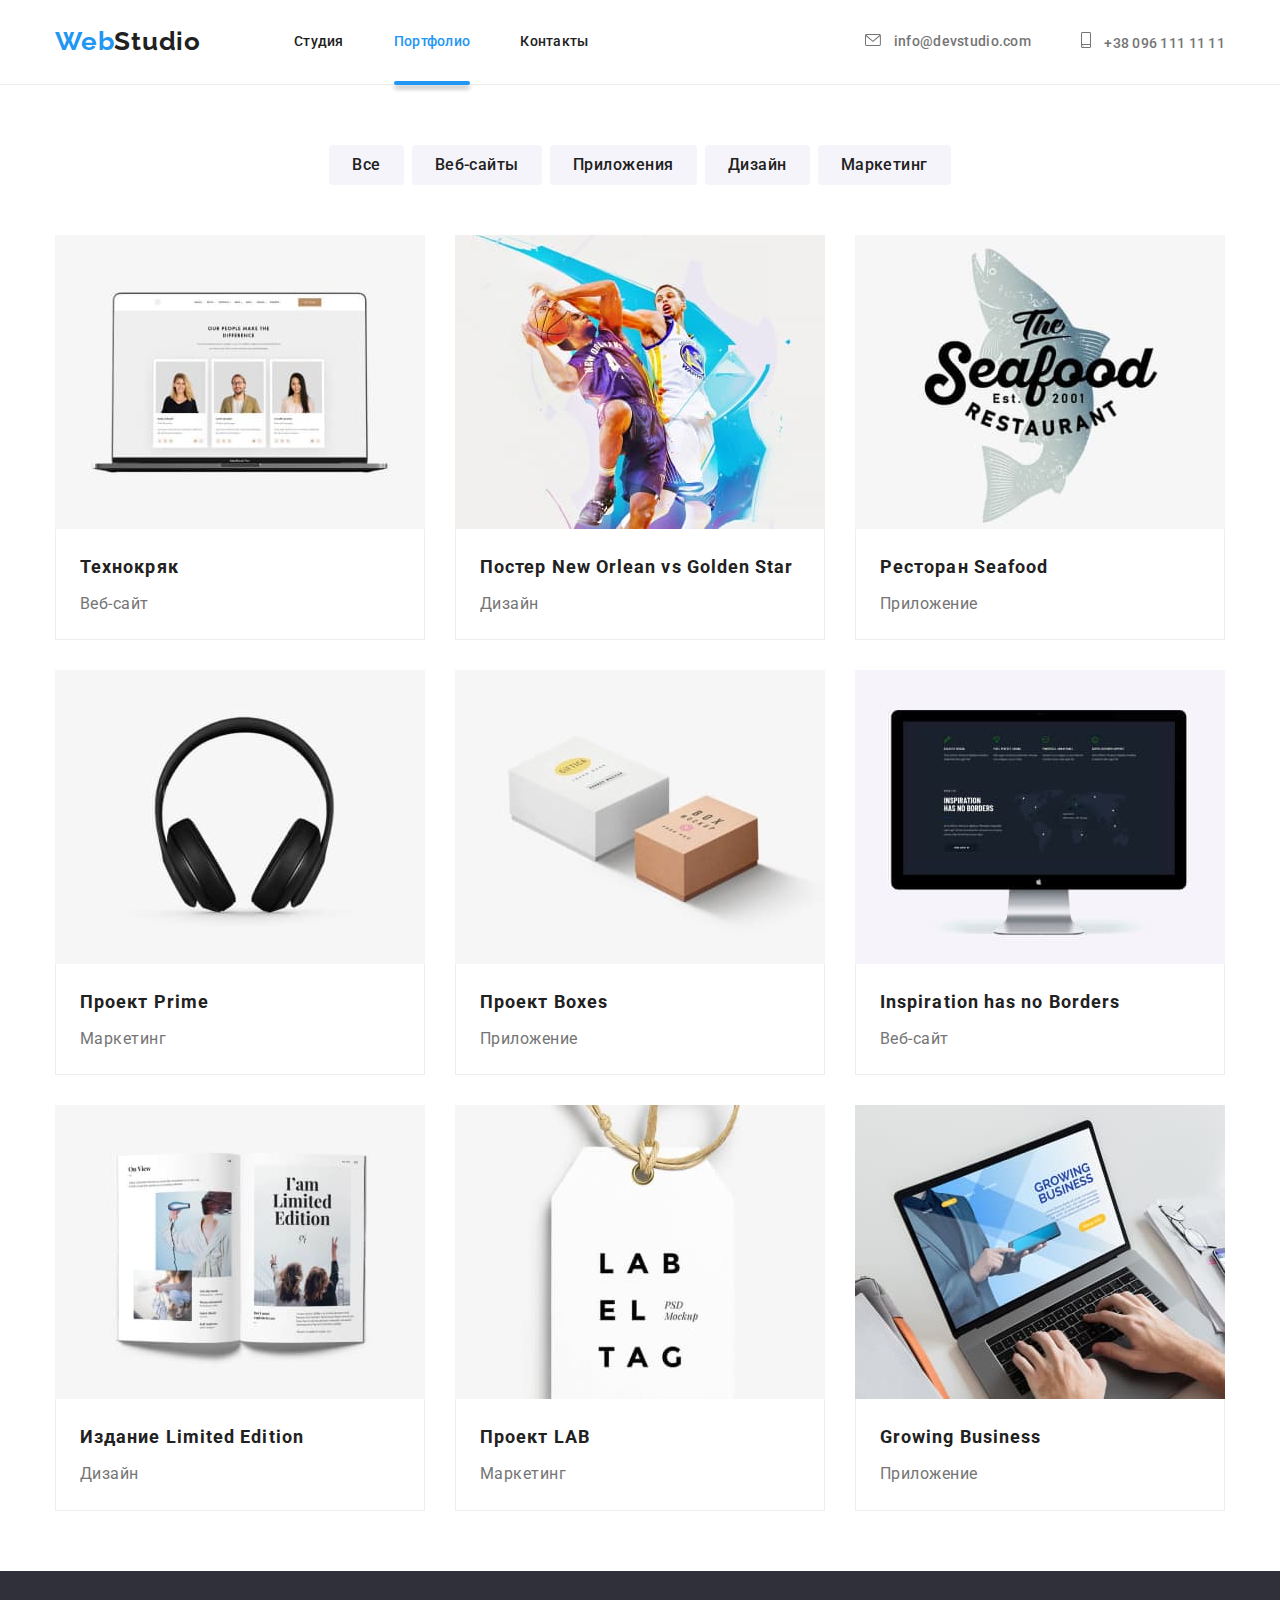
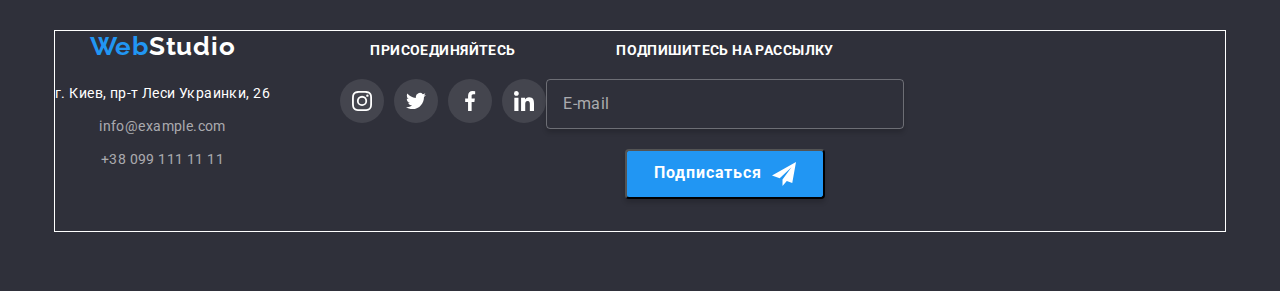
==== portfolio.html @ e4aea71f "added mobile-first to index & modal, footer unfixed" ====
<!DOCTYPE html>
<html lang="en">

<head>
    <meta charset="UTF-8">
    <meta http-equiv="X-UA-Compatible" content="IE=edge">
    <meta name="viewport" content="width=device-width, initial-scale=1.0">
    <title>htmlcss38</title>
    <link rel="preconnect" href="https://fonts.gstatic.com">
    <link href="https://fonts.googleapis.com/css2?family=Raleway:wght@700&display=swap" rel="stylesheet">
    <link rel="preconnect" href="https://fonts.gstatic.com">
    <link href="https://fonts.googleapis.com/css2?family=Roboto:wght@400;500;700;900&display=swap" rel="stylesheet">
    <link rel="stylesheet"
        href="https://cdnjs.cloudflare.com/ajax/libs/modern-normalize/1.1.0/modern-normalize.min.css">
    <link rel="stylesheet" href="./css/main.min.css" />
</head>

<body class="pagebody">
    <!--Header-section-->
    <header class="header">
        <div class="container nav-section">
            <nav class="nav">
                <a href="" class="logo logo--header"><span class="logo--accent">Web</span>Studio</a>
                <ul class="site-nav">
                    <li class="site-nav__item"> <a href="./index.html"
                            class="site-nav__link">Студия</a> </li>
                    <li class="site-nav__item"> <a href="./portfolio.html" class="site-nav__link site-nav__link--current">Портфолио</a> </li>
                    <li class="site-nav__item"> <a href="" class="site-nav__link">Контакты</a> </li>
                </ul>
            </nav>
    
            <ul class="head-contacts">
                <li class="head-contacts__item">
                    <a href="mailto:info@devstudio.com" class="head-contacts__link">
                        <svg class="head-contacts__icon" width="16" height="12">
                            <use href="./images/icons.svg#icon-mail"></use>
                        </svg>
                        info@devstudio.com</a>
                </li>
    
                <li class="head-contacts__item">
                    <a href="tel:+380961111111" class="head-contacts__link">
                        <svg class="head-contacts__icon" width="10" height="16">
                            <use href="./images/icons.svg#icon-smartphone"></use>
                        </svg>
                        +38 096 111 11 11</a>
                </li>
            </ul>
        </div>
    </header>

    <main>
        <!--Portfolio Buttons & Cards-->
        <section class="section">

            <div class="container">

                <!-- Portfolio Button Menu -->
                <ul class="button-menu">
                    <li class="button-menu__item"><button type="button" class="cursors button-menu__btn">Все</button></li>
                    <li class="button-menu__item"><button type="button" class="cursors button-menu__btn">Веб-сайты</button></li>
                    <li class="button-menu__item"><button type="button" class="cursors button-menu__btn">Приложения</button></li>
                    <li class="button-menu__item"><button type="button" class="cursors button-menu__btn">Дизайн</button></li>
                    <li class="button-menu__item"><button type="button" class="cursors button-menu__btn">Маркетинг</button></li>
                </ul>

                <!-- Portfolio Card Menu -->
                <ul class="card-menu__list">
                    <li class="card-menu__card">
                        <a href="" class="card-menu__link">
                            <article>
                                <div class="card-menu__thumb">
                                    <img src="./images/sq-tehnokrjak.jpg" alt="tehnokryak" width="370" height="294" />
                                    <div class="card-menu__overlay">
                                        <p class="card-menu__hover-description">
                                            Технокряк это современная площадка распространения коронавируса. Компании используют эту платформу для
                                            цифрового
                                            шпионажа и атак на защищённые сервера конкурентов.
                                        </p>
                                    </div>
                                </div>
                            
                                <div class="card-menu__card-content">
                                    <h3 class="card-menu__card-title">Технокряк</h3>
                                    <p class="card-menu__card-description">Веб-сайт</p>
                                </div>
                            </article>
                        </a>                        
                    </li>

                    <li class="card-menu__card">
                        <a href="" class="card-menu__link">
                            <article>
                                <div class="card-menu__thumb">
                                    <img src="./images/sq-poster.jpg" alt="n-orlean-vs-g-star" width="370" height="294" />
                                    <div class="card-menu__overlay">
                                        <p class="card-menu__hover-description">
                                            Lorem ipsum dolor, sit amet consectetur adipisicing elit. Nulla modi officia ut.
                                        </p>
                                    </div>
                                </div>
                            
                                <div class="card-menu__card-content">
                                    <h3 class="card-menu__card-title">Постер New Orlean vs Golden Star</h3>
                                    <p class="card-menu__card-description">Дизайн</p>
                                </div>
                            </article>
                        </a>
                    </li>

                    <li class="card-menu__card">
                        <a href="" class="card-menu__link">
                            <article>
                                <div class="card-menu__thumb">
                                    <img src="./images/sq-seafood.jpg" alt="seafood" width="370" height="294" />
                                    <div class="card-menu__overlay">
                                        <p class="card-menu__hover-description">
                                            Lorem ipsum dolor sit, amet consectetur adipisicing elit. Dignissimos dolorum error quisquam, corrupti
                                            deserunt repellat.
                                        </p>
                                    </div>
                                </div>
                            
                                <div class="card-menu__card-content">
                                    <h3 class="card-menu__card-title">Ресторан Seafood</h3>
                                    <p class="card-menu__card-description">Приложение</p>
                                </div>
                            </article>
                        </a>
                    </li>

                    <li class="card-menu__card">
                        <a href="" class="card-menu__link">
                            <article>
                                <div class="card-menu__thumb">
                                    <img src="./images/sq-prime.jpg" alt="prime" width="370" height="294" />
                                    <div class="card-menu__overlay">
                                        <p class="card-menu__hover-description">
                                            Lorem ipsum dolor sit, amet consectetur adipisicing elit. A dignissimos amet, voluptatum placeat incidunt
                                            magni unde corrupti dolorem eveniet!
                                        </p>
                                    </div>
                                </div>
                            
                                <div class="card-menu__card-content">
                                    <h3 class="card-menu__card-title">Проект Prime</h3>
                                    <p class="card-menu__card-description">Маркетинг</p>
                                </div>
                            </article>
                        </a>
                    </li>

                    <li class="card-menu__card">
                        <a href="" class="card-menu__link">
                            <article>
                                <div class="card-menu__thumb">
                                    <img src="./images/sq-boxes.jpg" alt="boxes" width="370" height="294" />
                                    <div class="card-menu__overlay">
                                        <p class="card-menu__hover-description">
                                            Lorem, ipsum dolor sit amet consectetur adipisicing elit. Ipsa dignissimos nihil doloremque quam voluptatem.
                                        </p>
                                    </div>
                                </div>
                            
                                <div class="card-menu__card-content">
                                    <h3 class="card-menu__card-title">Проект Boxes</h3>
                                    <p class="card-menu__card-description">Приложение</p>
                                </div>
                            </article>
                        </a>
                    </li>

                    <li class="card-menu__card">
                        <a href="" class="card-menu__link">
                            <article>
                                <div class="card-menu__thumb">
                                    <img src="./images/sq-inspiration.jpg" alt="inspiration-has-no-borders" width="370" height="294" />
                                    <div class="card-menu__overlay">
                                        <p class="card-menu__hover-description">
                                            Lorem, ipsum dolor sit amet consectetur adipisicing elit. Quasi veniam nulla optio? Nulla quo distinctio
                                            maxime odio numquam.
                                        </p>
                                    </div>
                                </div>
                            
                                <div class="card-menu__card-content">
                                    <h3 class="card-menu__card-title">Inspiration has no Borders</h3>
                                    <p class="card-menu__card-description">Веб-сайт</p>
                                </div>
                            </article>
                        </a>
                    </li>

                    <li class="card-menu__card">
                        <a href="" class="card-menu__link">
                            <article>
                                <div class="card-menu__thumb">
                                    <img src="./images/sq-limited-edition.jpg" alt="limited-edition" width="370" height="294" />
                                    <div class="card-menu__overlay">
                                        <p class="card-menu__hover-description">
                                            Lorem ipsum dolor sit amet consectetur adipisicing elit. Voluptas, beatae culpa provident eum in eos odio?
                                        </p>
                                    </div>
                                </div>
                            
                                <div class="card-menu__card-content">
                                    <h3 class="card-menu__card-title">Издание Limited Edition</h3>
                                    <p class="card-menu__card-description">Дизайн</p>
                                </div>
                            </article>
                        </a>
                    </li>

                    <li class="card-menu__card">
                        <a href="" class="card-menu__link">
                            <article>
                                <div class="card-menu__thumb">
                                    <img src="./images/sq-lab.jpg" alt="lab" width="370" height="294" />
                                    <div class="card-menu__overlay">
                                        <p class="card-menu__hover-description">
                                            Lorem ipsum dolor sit amet consectetur adipisicing elit. Ad error corporis rerum delectus quos consequatur
                                            quisquam sapiente?
                                        </p>
                                    </div>
                                </div>
                            
                                <div class="card-menu__card-content">
                                    <h3 class="card-menu__card-title">Проект LAB</h3>
                                    <p class="card-menu__card-description">Маркетинг</p>
                                </div>
                            </article>
                        </a>
                    </li>

                    <li class="card-menu__card">
                        <a href="" class="card-menu__link">
                            <article>
                                <div class="card-menu__thumb">
                                    <img src="./images/sq-growing-business.jpg" alt="growing-business" width="370" height="294" />
                                    <div class="card-menu__overlay">
                                        <p class="card-menu__hover-description">
                                            Lorem ipsum dolor, sit amet consectetur adipisicing elit. Odit natus nostrum rem.
                                        </p>
                                    </div>
                                </div>
                            
                                <div class="card-menu__card-content">
                                    <h3 class="card-menu__card-title">Growing Business</h3>
                                    <p class="card-menu__card-description">Приложение</p>
                                </div>
                            </article>
                        </a>
                    </li>
                </ul>

            </div>

        </section>
    </main>

    <!--Footer-section-->
    <footer class="footer">
    
        <div class="container">
            <div class="footer__flex">
    
                <div class="footer__flex-column first-column">
                    <a href="" class="logo logo--footer"><span class="logo--accent">Web</span>Studio</a>
    
                    <!--Contact-information-->
                    <a href="">
                        <address class="first-column__item footer__link">г. Киев, пр-т Леси Украинки, 26</address>
                    </a>
                    <a href="mailto:info@example.com"
                        class="first-column__item footer__link footer__link--grey">info@example.com</a>
                    <a href="tel:+380991111111" class="first-column__item footer__link footer__link--grey">+38 099 111 11
                        11</a>
                </div>
    
                <!--Join us-->
                <div class="footer__flex-column join-us__box">
    
                    <h3 class="join-us__title">Присоединяйтесь</h3>
    
                    <ul class="join-us">
                        <li class="join-us__item">
                            <a href="" class="join-us__link">
                                <svg class="join-us__icon" width="20" height="20">
                                    <use href="./images/icons.svg#icon-instagram"></use>
                                </svg>
                            </a>
                        </li>
                        <li class="join-us__item">
                            <a href="" class="join-us__link">
                                <svg class="join-us__icon" width="20" height="20">
                                    <use href="./images/icons.svg#icon-twitter"></use>
                                </svg>
                            </a>
                        </li>
                        <li class="join-us__item">
                            <a href="" class="join-us__link">
                                <svg class="join-us__icon" width="20" height="20">
                                    <use href="./images/icons.svg#icon-facebook"></use>
                                </svg>
                            </a>
                        </li>
                        <li class="join-us__item">
                            <a href="" class="join-us__link">
                                <svg class="join-us__icon" width="20" height="20">
                                    <use href="./images/icons.svg#icon-linkedin"></use>
                                </svg>
                            </a>
                        </li>
                    </ul>
                </div>
    
                <!--Subscribe-->
                <div class="footer__flex-column subscribe__box">
    
                    <h3 class="subscribe__title">Подпишитесь на рассылку</h3>
    
                    <div class="subscribe__list">
                        <input type="email" class="subscribe__input" name="mail" id="mail" placeholder="E-mail" />
                        <button class="subscribe__btn cursors">
                            Подписаться
                            <svg class="subscribe__icon" width="24" height="24">
                                <use href="./images/icons.svg#send"></use>
                            </svg>
                        </button>
                    </div>
    
                </div>
            </div>
    
        </div>
    
    </footer>

</body>
---- css/main.min.css ----
h1,h2,h3,p{margin:0;-webkit-user-select:none;-moz-user-select:none;-ms-user-select:none;user-select:none}a{text-decoration:none}ul{padding:0;margin:0;list-style:none}img{display:block;width:100%;height:auto}.pagebody{font-family:Roboto, sans-serif;background-color:#fff;color:#757575;margin:0 auto}.cursors{cursor:pointer}.container{padding:0 15px;margin:0 auto}@media screen and (min-width: 480px){.container{width:480px}}@media screen and (min-width: 768px){.container{width:768px}}@media screen and (min-width: 1200px){.container{width:1200px}}.section{padding:60px 0}.header{background-color:#fff;border-bottom:1px solid #ececec}.nav-section,.nav,.site-nav,.head_contacts{display:-webkit-box;display:-ms-flexbox;display:flex;-webkit-box-align:center;-ms-flex-align:center;align-items:center}.site-nav{margin-left:93px}.site-nav__item:not(:last-child){margin-right:50px}.site-nav__link{display:block;padding-top:32px;padding-bottom:32px;color:#212121;font-style:normal;font-weight:500;font-size:14px;line-height:1.14;letter-spacing:0.02em;text-decoration:none;-webkit-transition-property:color;transition-property:color;-webkit-transition-duration:250ms;transition-duration:250ms;-webkit-transition-timing-function:cubic-bezier(0.4, 0, 0.2, 1);transition-timing-function:cubic-bezier(0.4, 0, 0.2, 1)}.site-nav__link:hover,.site-nav__link:focus{color:#2196f3}.site-nav__link--current{position:relative;color:#2196f3}.site-nav__link--current::after{position:absolute;bottom:-3px;content:"";display:block;width:100%;height:4px;border-radius:2px;-webkit-box-shadow:0px 4px 4px rgba(0,0,0,0.25);box-shadow:0px 4px 4px rgba(0,0,0,0.25);background:#2196f3}.head-contacts{display:-webkit-box;display:-ms-flexbox;display:flex;-webkit-box-align:center;-ms-flex-align:center;align-items:center;margin:0 0 0 auto;padding:0}.head-contacts__item:not(:first-child){margin-left:50px}.head-contacts__link{display:block;padding-top:32px;padding-bottom:32px;border:0;font-style:normal;font-weight:500;font-size:14px;line-height:1.14;letter-spacing:0.02em;text-decoration:none;background-color:#fff;color:#757575;-webkit-transition-property:color;transition-property:color;-webkit-transition-duration:250ms;transition-duration:250ms;-webkit-transition-timing-function:cubic-bezier(0.4, 0, 0.2, 1);transition-timing-function:cubic-bezier(0.4, 0, 0.2, 1)}.head-contacts__link:hover,.head-contacts__link:focus{color:#2196f3}.head-contacts__icon{display:inline-block;fill:currentColor;margin-right:10px}.footer{padding-top:60px;padding-bottom:60px;background-color:#2f303a}.footer__flex{outline:1px solid white;display:-webkit-box;display:-ms-flexbox;display:flex;text-align:center}@media screen and (max-width: 767px){.footer__flex{-webkit-box-orient:vertical;-webkit-box-direction:normal;-ms-flex-direction:column;flex-direction:column}}@media screen and (min-width: 1200px){.footer__flex-column:first-child{margin-right:70px}}@media screen and (min-width: 768px) and (max-width: 1199px){.footer__tablet-box{display:-webkit-box;display:-ms-flexbox;display:flex;-webkit-box-orient:vertical;-webkit-box-direction:normal;-ms-flex-direction:column;flex-direction:column;outline:1px solid pink}}@media screen and (min-width: 768px) and (max-width: 1199px){.footer__tablet-upper-box{display:-webkit-box;display:-ms-flexbox;display:flex;outline:1px solid lightblue}}.first-column{display:-webkit-box;display:-ms-flexbox;display:flex;-webkit-box-orient:vertical;-webkit-box-direction:normal;-ms-flex-direction:column;flex-direction:column;margin-bottom:60px}.first-column__item:not(:first-child){margin-top:9px}@media screen and (min-width: 768px) and (max-width: 1199px){.first-column{margin-left:76px;margin-right:165px}}.footer__link{display:block;font-style:normal;font-weight:normal;font-size:14px;line-height:1.7;letter-spacing:0.03em;text-decoration:none;color:#fff;-webkit-transition-property:color;transition-property:color;-webkit-transition-duration:250ms;transition-duration:250ms;-webkit-transition-timing-function:cubic-bezier(0.4, 0, 0.2, 1);transition-timing-function:cubic-bezier(0.4, 0, 0.2, 1)}.footer__link--grey{color:rgba(255,255,255,0.6)}.footer__link:hover,.footer__link:focus{color:#2196f3}.join-us__title,.subscribe__title{font-style:normal;font-weight:bold;font-size:14px;line-height:1.14;letter-spacing:0.03em;text-transform:uppercase;padding-top:12px;margin-bottom:20px;color:#fff}.join-us{display:-webkit-box;display:-ms-flexbox;display:flex;-webkit-box-pack:center;-ms-flex-pack:center;justify-content:center;-webkit-box-align:center;-ms-flex-align:center;align-items:center;margin-bottom:60px}.join-us__item:not(:last-child){margin-right:10px}.join-us__link{display:-webkit-box;display:-ms-flexbox;display:flex;-webkit-box-pack:center;-ms-flex-pack:center;justify-content:center;-webkit-box-align:center;-ms-flex-align:center;align-items:center;width:44px;height:44px;border-radius:50%;color:#afb1b8;background:rgba(255,255,255,0.1);-webkit-transition-property:background-color;transition-property:background-color;-webkit-transition-duration:250ms;transition-duration:250ms;-webkit-transition-timing-function:cubic-bezier(0.4, 0, 0.2, 1);transition-timing-function:cubic-bezier(0.4, 0, 0.2, 1)}.join-us__link:hover,.join-us__link:focus{background-color:#2196f3}.join-us__icon{display:-webkit-box;display:-ms-flexbox;display:flex;-webkit-box-pack:center;-ms-flex-pack:center;justify-content:center;-webkit-box-align:center;-ms-flex-align:center;align-items:center;padding:0;fill:#fff}.subscribe__box{padding:0;display:-webkit-box;display:-ms-flexbox;display:flex;-webkit-box-orient:vertical;-webkit-box-direction:normal;-ms-flex-direction:column;flex-direction:column;-webkit-box-align:center;-ms-flex-align:center;align-items:center}@media screen and (min-width: 1200px){.subscribe__box{margin-right:auto}}.subscribe__list{display:-webkit-box;display:-ms-flexbox;display:flex;-webkit-box-orient:vertical;-webkit-box-direction:normal;-ms-flex-direction:column;flex-direction:column}.subscribe__input{display:-webkit-box;display:-ms-flexbox;display:flex;-webkit-box-align:center;-ms-flex-align:center;align-items:center;padding:0 16px;width:450px;height:50px;font-size:16px;line-height:1.25;letter-spacing:0.03em;color:rgba(255,255,255,0.6);border:1px solid rgba(255,255,255,0.3);-webkit-box-shadow:0px 4px 4px rgba(0,0,0,0.15);box-shadow:0px 4px 4px rgba(0,0,0,0.15);border-radius:4px;background-color:transparent;margin-bottom:20px}@media screen and (min-width: 1200px){.subscribe__input{width:358px}}.subscribe__input::-webkit-input-placeholder{font-size:16px;line-height:1.25;letter-spacing:0.03em;color:rgba(255,255,255,0.6)}.subscribe__input:-ms-input-placeholder{font-size:16px;line-height:1.25;letter-spacing:0.03em;color:rgba(255,255,255,0.6)}.subscribe__input::-ms-input-placeholder{font-size:16px;line-height:1.25;letter-spacing:0.03em;color:rgba(255,255,255,0.6)}.subscribe__input::placeholder{font-size:16px;line-height:1.25;letter-spacing:0.03em;color:rgba(255,255,255,0.6)}.subscribe__btn{display:-webkit-box;display:-ms-flexbox;display:flex;-webkit-box-pack:center;-ms-flex-pack:center;justify-content:center;-webkit-box-align:center;-ms-flex-align:center;align-items:center;margin:0 auto;width:200px;height:50px;font-weight:bold;font-size:16px;line-height:1.9;letter-spacing:0.06em;-webkit-box-shadow:0px 4px 4px rgba(0,0,0,0.15);box-shadow:0px 4px 4px rgba(0,0,0,0.15);border-radius:4px;color:#fff;background-color:#2196f3}.subscribe__icon{margin-left:10px;fill:currentColor}.logo{display:block;font-family:Raleway;font-style:normal;font-weight:bold;font-size:26px;line-height:1.2;letter-spacing:0.03em;text-decoration:none}.logo--accent{color:#2196f3}.logo--header{padding:25px 0;color:#212121}.logo--footer{margin-bottom:20px;color:#fff}.hero{padding:200px, 0;text-align:center}.hero__overlay{max-width:1600px;height:600px;margin-left:auto;margin-right:auto;background-size:contain;background:#c4c4c4;background-image:-webkit-gradient(linear, left top, right top, from(rgba(47,48,58,0.4)), to(rgba(47,48,58,0.4))),url("../images/sq-hero.jpg");background-image:linear-gradient(to right, rgba(47,48,58,0.4), rgba(47,48,58,0.4)),url("../images/sq-hero.jpg")}.hero__content{padding:200px 0}.hero__title{margin-bottom:30px;margin-left:auto;margin-right:auto;width:696px;font-style:normal;font-weight:900;font-size:44px;line-height:1.36;text-align:center;letter-spacing:0.06em;text-transform:uppercase;color:#fff}.hero__btn{padding:10px 32px;font-style:normal;font-weight:bold;font-size:16px;line-height:1.9;letter-spacing:0.06em;border-radius:4px;background-color:#2196f3;color:#fff;-webkit-transition-property:background-color;transition-property:background-color;-webkit-transition-duration:250ms;transition-duration:250ms;-webkit-transition-timing-function:cubic-bezier(0.4, 0, 0.2, 1);transition-timing-function:cubic-bezier(0.4, 0, 0.2, 1)}.hero__btn:hover,.hero__btn:focus{background-color:#188ce8}.backdrop{position:fixed;z-index:2;width:100vw;height:100vh;top:0;left:0;background-color:rgba(0,0,0,0.2);opacity:1;visibility:visible;-webkit-transition-property:opacity;transition-property:opacity;-webkit-transition-duration:250ms;transition-duration:250ms;-webkit-transition-timing-function:cubic-bezier(0.4, 0, 0.2, 1);transition-timing-function:cubic-bezier(0.4, 0, 0.2, 1)}.backdrop.is-hidden{opacity:0;visibility:hidden;pointer-events:none}.modal{position:absolute;top:50%;left:50%;width:450px;height:609px;-webkit-box-shadow:0px 1px 3px rgba(0,0,0,0.12),0px 1px 1px rgba(0,0,0,0.14),0px 2px 1px rgba(0,0,0,0.2);box-shadow:0px 1px 3px rgba(0,0,0,0.12),0px 1px 1px rgba(0,0,0,0.14),0px 2px 1px rgba(0,0,0,0.2);border-radius:4px;background-color:#fff;visibility:visible;-webkit-transform:translate(-50%, -50%) scale(1);transform:translate(-50%, -50%) scale(1);-webkit-transition-property:-webkit-transform;transition-property:-webkit-transform;transition-property:transform;transition-property:transform, -webkit-transform;-webkit-transition-duration:250ms;transition-duration:250ms;-webkit-transition-timing-function:cubic-bezier(0.4, 0, 0.2, 1);transition-timing-function:cubic-bezier(0.4, 0, 0.2, 1)}@media screen and (min-width: 1200px){.modal{width:528px;height:581px}}.backdrop.is-hidden .modal{-webkit-transform:translate(-50%, -50%) scale(0.4);transform:translate(-50%, -50%) scale(0.4)}.modal__btn-close{position:absolute;top:0;right:0;display:-webkit-box;display:-ms-flexbox;display:flex;-webkit-box-pack:center;-ms-flex-pack:center;justify-content:center;-webkit-box-align:center;-ms-flex-align:center;align-items:center;margin:8px;padding:0;width:30px;height:30px;border-radius:50%;border:1px solid rgba(0,0,0,0.1);background-color:#fff;-webkit-transition-property:color;transition-property:color;-webkit-transition-duration:250ms;transition-duration:250ms;-webkit-transition-timing-function:cubic-bezier(0.4, 0, 0.2, 1);transition-timing-function:cubic-bezier(0.4, 0, 0.2, 1)}.modal__btn-close:hover,.modal__btn-close:focus{color:#2196f3}.modal__icon-close{position:absolute;top:50%;left:50%;-webkit-transform:translate(-50%, -50%);transform:translate(-50%, -50%);padding:0;fill:currentColor}.form{padding:40px}.form__title{margin-bottom:12px;font-weight:bold;font-size:20px;line-height:1.15;text-align:center;letter-spacing:0.03em;color:#212121}.form__field{margin-bottom:10px;display:-webkit-box;display:-ms-flexbox;display:flex;-webkit-box-orient:vertical;-webkit-box-direction:normal;-ms-flex-direction:column;flex-direction:column}.form__label{margin-bottom:4px;font-size:12px;line-height:1.2;letter-spacing:0.01em;color:#757575}.form__input-box{position:relative;display:-webkit-box;display:-ms-flexbox;display:flex;-webkit-box-pack:start;-ms-flex-pack:start;justify-content:start;-webkit-box-align:center;-ms-flex-align:center;align-items:center}.form__input{height:40px;width:100%;cursor:pointer;padding-left:42px;border:1px solid rgba(33,33,33,0.2);border-radius:4px;-webkit-transition-property:border;transition-property:border;-webkit-transition-duration:250ms;transition-duration:250ms;-webkit-transition-timing-function:cubic-bezier(0.4, 0, 0.2, 1);transition-timing-function:cubic-bezier(0.4, 0, 0.2, 1)}.form__input:focus,.form__input:hover{outline:none;border:1px solid #2196f3}.form__icon{position:absolute;left:12px;fill:#212121;-webkit-transition-property:fill;transition-property:fill;-webkit-transition-duration:250ms;transition-duration:250ms;-webkit-transition-timing-function:cubic-bezier(0.4, 0, 0.2, 1);transition-timing-function:cubic-bezier(0.4, 0, 0.2, 1)}.form__input:hover+.form__icon,.form__input:focus+.form__icon{fill:#2196f3}.form__comment-area{resize:none;width:100%;height:120px;padding:12px 16px;cursor:pointer;border:1px solid rgba(33,33,33,0.2);border-radius:4px;-webkit-transition-property:border;transition-property:border;-webkit-transition-duration:250ms;transition-duration:250ms;-webkit-transition-timing-function:cubic-bezier(0.4, 0, 0.2, 1);transition-timing-function:cubic-bezier(0.4, 0, 0.2, 1)}.form__comment-area::-webkit-input-placeholder{font-size:14px;line-height:1.2;letter-spacing:0.01em;color:rgba(117,117,117,0.5)}.form__comment-area:-ms-input-placeholder{font-size:14px;line-height:1.2;letter-spacing:0.01em;color:rgba(117,117,117,0.5)}.form__comment-area::-ms-input-placeholder{font-size:14px;line-height:1.2;letter-spacing:0.01em;color:rgba(117,117,117,0.5)}.form__comment-area::placeholder{font-size:14px;line-height:1.2;letter-spacing:0.01em;color:rgba(117,117,117,0.5)}.form__comment-area:hover,.form__comment-area:focus{outline:none;border:1px solid #2196f3}.policy{margin-top:20px;display:-webkit-box;display:-ms-flexbox;display:flex;-webkit-box-pack:center;-ms-flex-pack:center;justify-content:center;-webkit-box-align:center;-ms-flex-align:center;align-items:center;font-size:12px;line-height:1.2;letter-spacing:0.03em;padding:0;color:#757575}@media screen and (min-width: 1200px){.policy{font-size:14px;line-height:1.7}}.policy__link{text-decoration:underline;color:#2196f3}.policy__checkbox{-webkit-appearance:none;-moz-appearance:none;appearance:none}.policy__icon{display:inline-block;width:16px;height:15px;margin-right:7px;background-image:url("../images/check-empty.svg")}.policy__checkbox:checked+.policy__icon{width:16px;height:15px;background:#2196f3;border-radius:2px;background-image:url("../images/check-full.svg");background-size:contain}.form__btn-submit{display:-webkit-box;display:-ms-flexbox;display:flex;-webkit-box-pack:center;-ms-flex-pack:center;justify-content:center;-webkit-box-align:center;-ms-flex-align:center;align-items:center;margin:30px auto 0 auto;width:200px;height:50px;font-weight:bold;font-size:16px;line-height:1.9;letter-spacing:0.06em;color:#fff;background:#2196f3;-webkit-box-shadow:0px 4px 4px rgba(0,0,0,0.15);box-shadow:0px 4px 4px rgba(0,0,0,0.15);border-radius:4px}.feature__list{padding:0;margin:-15px}@media screen and (min-width: 768px){.feature__list{display:-webkit-box;display:-ms-flexbox;display:flex;-ms-flex-wrap:wrap;flex-wrap:wrap}}.feature__item{display:block;margin:15px}@media screen and (min-width: 768px){.feature__item{width:calc((100% - 2 * 30px) / 2)}}@media screen and (min-width: 1200px){.feature__item{width:calc((100% - 4 * 30px) / 4)}}.feature__pic{display:-webkit-box;display:-ms-flexbox;display:flex;-webkit-box-pack:center;-ms-flex-pack:center;justify-content:center;-webkit-box-align:center;-ms-flex-align:center;align-items:center;width:100%;height:120px;margin-bottom:30px;background:#f5f4fa;border-radius:4px}.feature__icon{width:70px;height:70px}.feature__title{margin-bottom:10px;font-style:normal;font-weight:bold;font-size:14px;line-height:1.14;letter-spacing:0.03em;text-transform:uppercase;color:#212121}.feature__text{font-style:normal;font-weight:normal;font-size:14px;line-height:1.7;letter-spacing:0.03em}.services__box{padding-top:0}.services__title{margin-bottom:50px;font-style:normal;font-weight:bold;font-size:36px;line-height:1.2;letter-spacing:0.03em;text-align:center;color:#212121}.services__list{padding:0;display:-webkit-box;display:-ms-flexbox;display:flex}.services__item:not(:last-child){margin-right:30px}.services__thumb{position:relative}.services__label{position:absolute;display:-webkit-box;display:-ms-flexbox;display:flex;-webkit-box-pack:center;-ms-flex-pack:center;justify-content:center;text-align:center;padding:27px;height:70px;width:100%;bottom:0;right:0;font-weight:bold;font-size:14px;line-height:1.14;letter-spacing:0.03em;text-transform:uppercase;color:#fff;background-color:rgba(47,48,58,0.8)}.team__box{background-color:#f5f4fa}.team__title{margin-bottom:50px;font-style:normal;font-weight:bold;font-size:36px;line-height:1.2;letter-spacing:0.03em;color:#212121;text-align:center}.team__list{padding:0;margin:-15px}@media screen and (min-width: 768px){.team__list{display:-webkit-box;display:-ms-flexbox;display:flex;-ms-flex-wrap:wrap;flex-wrap:wrap}}.team__card{margin:15px;background-color:#fff;-webkit-box-shadow:0px 1px 3px rgba(0,0,0,0.12),0px 1px 1px rgba(0,0,0,0.14),0px 2px 1px rgba(0,0,0,0.2);box-shadow:0px 1px 3px rgba(0,0,0,0.12),0px 1px 1px rgba(0,0,0,0.14),0px 2px 1px rgba(0,0,0,0.2);border-bottom-left-radius:4px;border-bottom-right-radius:4px;-webkit-box-shadow:0px 4px 4px 0px #00000040;box-shadow:0px 4px 4px 0px #00000040}@media screen and (min-width: 768px){.team__card{width:calc((100% - 2 * 30px) / 2)}}@media screen and (min-width: 1200px){.team__card{width:calc((100% - 4 * 30px) / 4)}}.team__content{padding:30px 0 0 0}.team__worker-name{margin-bottom:10px;font-style:normal;font-weight:500;font-size:16px;line-height:1.2;letter-spacing:0.03em;text-align:center;color:#212121}.team__worker-function{font-style:normal;font-weight:normal;font-size:16px;line-height:1.2;letter-spacing:0.03em;text-align:center}.team__social{display:-webkit-box;display:-ms-flexbox;display:flex;-webkit-box-pack:center;-ms-flex-pack:center;justify-content:center;-webkit-box-align:center;-ms-flex-align:center;align-items:center;padding:16px 0 30px 0}.team__social-item:not(:last-child){margin-right:10px}.team__social-link{display:-webkit-box;display:-ms-flexbox;display:flex;-webkit-box-pack:center;-ms-flex-pack:center;justify-content:center;-webkit-box-align:center;-ms-flex-align:center;align-items:center;width:44px;height:44px;border-radius:50%;color:#afb1b8;-webkit-transition-property:background-color, color;transition-property:background-color, color;-webkit-transition-duration:250ms;transition-duration:250ms;-webkit-transition-timing-function:cubic-bezier(0.4, 0, 0.2, 1);transition-timing-function:cubic-bezier(0.4, 0, 0.2, 1)}.team__social-link:hover,.team__social-link:focus{background-color:#2196f3;color:#fff}.team__social-icon{display:-webkit-box;display:-ms-flexbox;display:flex;-webkit-box-pack:center;-ms-flex-pack:center;justify-content:center;-webkit-box-align:center;-ms-flex-align:center;align-items:center;padding:0;width:20px;height:20px;fill:currentColor}.customers__title{margin-bottom:50px;font-style:normal;font-weight:bold;font-size:36px;line-height:1.2;letter-spacing:0.03em;color:#212121;text-align:center}.customers{padding:0;display:-webkit-box;display:-ms-flexbox;display:flex;-ms-flex-wrap:wrap;flex-wrap:wrap;-webkit-box-pack:center;-ms-flex-pack:center;justify-content:center;-webkit-box-align:center;-ms-flex-align:center;align-items:center;margin:-15px}.customers__item{margin:15px;width:calc((100% - 2 * 30px) / 2)}@media screen and (min-width: 768px){.customers__item{width:calc((100% - 3 * 30px) / 3)}}@media screen and (min-width: 1200px){.customers__item{width:calc((100% - 6 * 30px) / 6)}}.customers__link{height:92px;display:-webkit-box;display:-ms-flexbox;display:flex;-webkit-box-pack:center;-ms-flex-pack:center;justify-content:center;-webkit-box-align:center;-ms-flex-align:center;align-items:center;border:1px solid #afb1b8;color:#afb1b8;border-radius:4px;-webkit-transition-property:border-color, color;transition-property:border-color, color;-webkit-transition-duration:250ms;transition-duration:250ms;-webkit-transition-timing-function:cubic-bezier(0.4, 0, 0.2, 1);transition-timing-function:cubic-bezier(0.4, 0, 0.2, 1)}.customers__link:hover,.customers__link:focus{border-color:#2196f3;color:#2196f3}.customers__icon{display:-webkit-box;display:-ms-flexbox;display:flex;-webkit-box-pack:center;-ms-flex-pack:center;justify-content:center;-webkit-box-align:center;-ms-flex-align:center;align-items:center;fill:currentColor}.button-menu{display:-webkit-box;display:-ms-flexbox;display:flex;-webkit-box-pack:center;-ms-flex-pack:center;justify-content:center;margin-bottom:50px}.button-menu__item:not(:last-child){margin-right:8px}.button-menu__btn{padding:6px 22px;font-family:inherit;font-style:normal;font-weight:500;font-size:16px;line-height:1.6;letter-spacing:0.03em;border-radius:4px;border:1px solid transparent;color:#212121;background-color:#f5f4fa;-webkit-transition-property:color, background-color, -webkit-box-shadow;transition-property:color, background-color, -webkit-box-shadow;transition-property:color, background-color, box-shadow;transition-property:color, background-color, box-shadow, -webkit-box-shadow;-webkit-transition-duration:250ms;transition-duration:250ms;-webkit-transition-timing-function:cubic-bezier(0.4, 0, 0.2, 1);transition-timing-function:cubic-bezier(0.4, 0, 0.2, 1)}.button-menu__btn:hover,.button-menu__btn:focus{color:#fff;background-color:#2196f3;-webkit-box-shadow:0px 4px 4px rgba(0,0,0,0.25);box-shadow:0px 4px 4px rgba(0,0,0,0.25)}.card-menu__list{padding:0;display:-webkit-box;display:-ms-flexbox;display:flex;-ms-flex-wrap:wrap;flex-wrap:wrap}.card-menu__card{margin-bottom:30px;margin-right:30px;background-color:#fff}.card-menu__card:nth-child(3n){margin-right:0}.card-menu__card:nth-last-child(-n+3){margin-bottom:0}.card-menu__link{display:block;-webkit-transition-property:-webkit-box-shadow;transition-property:-webkit-box-shadow;transition-property:box-shadow;transition-property:box-shadow, -webkit-box-shadow;-webkit-transition-duration:250ms;transition-duration:250ms;-webkit-transition-timing-function:cubic-bezier(0.4, 0, 0.2, 1);transition-timing-function:cubic-bezier(0.4, 0, 0.2, 1)}.card-menu__link:hover,.card-menu__link:focus{-webkit-box-shadow:0px 1px 1px rgba(0,0,0,0.12),0px 4px 4px rgba(0,0,0,0.06),1px 4px 6px rgba(0,0,0,0.16);box-shadow:0px 1px 1px rgba(0,0,0,0.12),0px 4px 4px rgba(0,0,0,0.06),1px 4px 6px rgba(0,0,0,0.16)}.card-menu__thumb{position:relative;display:-webkit-box;display:-ms-flexbox;display:flex;-webkit-box-pack:center;-ms-flex-pack:center;justify-content:center;overflow:hidden}.card-menu__overlay{position:absolute;top:0;left:0;width:100%;height:100%;background-color:rgba(33,150,243,0.9);-webkit-transform:translateY(100%);transform:translateY(100%);-webkit-transition-property:-webkit-transform;transition-property:-webkit-transform;transition-property:transform;transition-property:transform, -webkit-transform;-webkit-transition-duration:250ms;transition-duration:250ms;-webkit-transition-timing-function:cubic-bezier(0.4, 0, 0.2, 1);transition-timing-function:cubic-bezier(0.4, 0, 0.2, 1)}.card-menu__link:hover .card-menu__overlay,.card-menu__link:focus .card-menu__overlay{-webkit-transform:translateX(0);transform:translateX(0)}.card-menu__hover-description{position:absolute;display:-webkit-box;display:-ms-flexbox;display:flex;-webkit-box-pack:center;-ms-flex-pack:center;justify-content:center;-webkit-box-align:center;-ms-flex-align:center;align-items:center;top:50%;left:50%;-webkit-transform:translate(-50%, -50%);transform:translate(-50%, -50%);width:100%;height:100%;padding:24px;font-size:18px;line-height:1.6;letter-spacing:0.03em;color:#fff;opacity:1}.card-menu__card-content{padding:20px 24px;border-left:1px solid #eeeeee;border-bottom:1px solid #eeeeee;border-right:1px solid #eeeeee}.card-menu__card-title{margin-bottom:4px;font-style:normal;font-weight:bold;font-size:18px;line-height:2;letter-spacing:0.06em;color:#212121}.card-menu__card-description{font-style:normal;font-weight:normal;font-size:16px;line-height:1.9;letter-spacing:0.03em;color:#757575}
/*# sourceMappingURL=main.min.css.map */
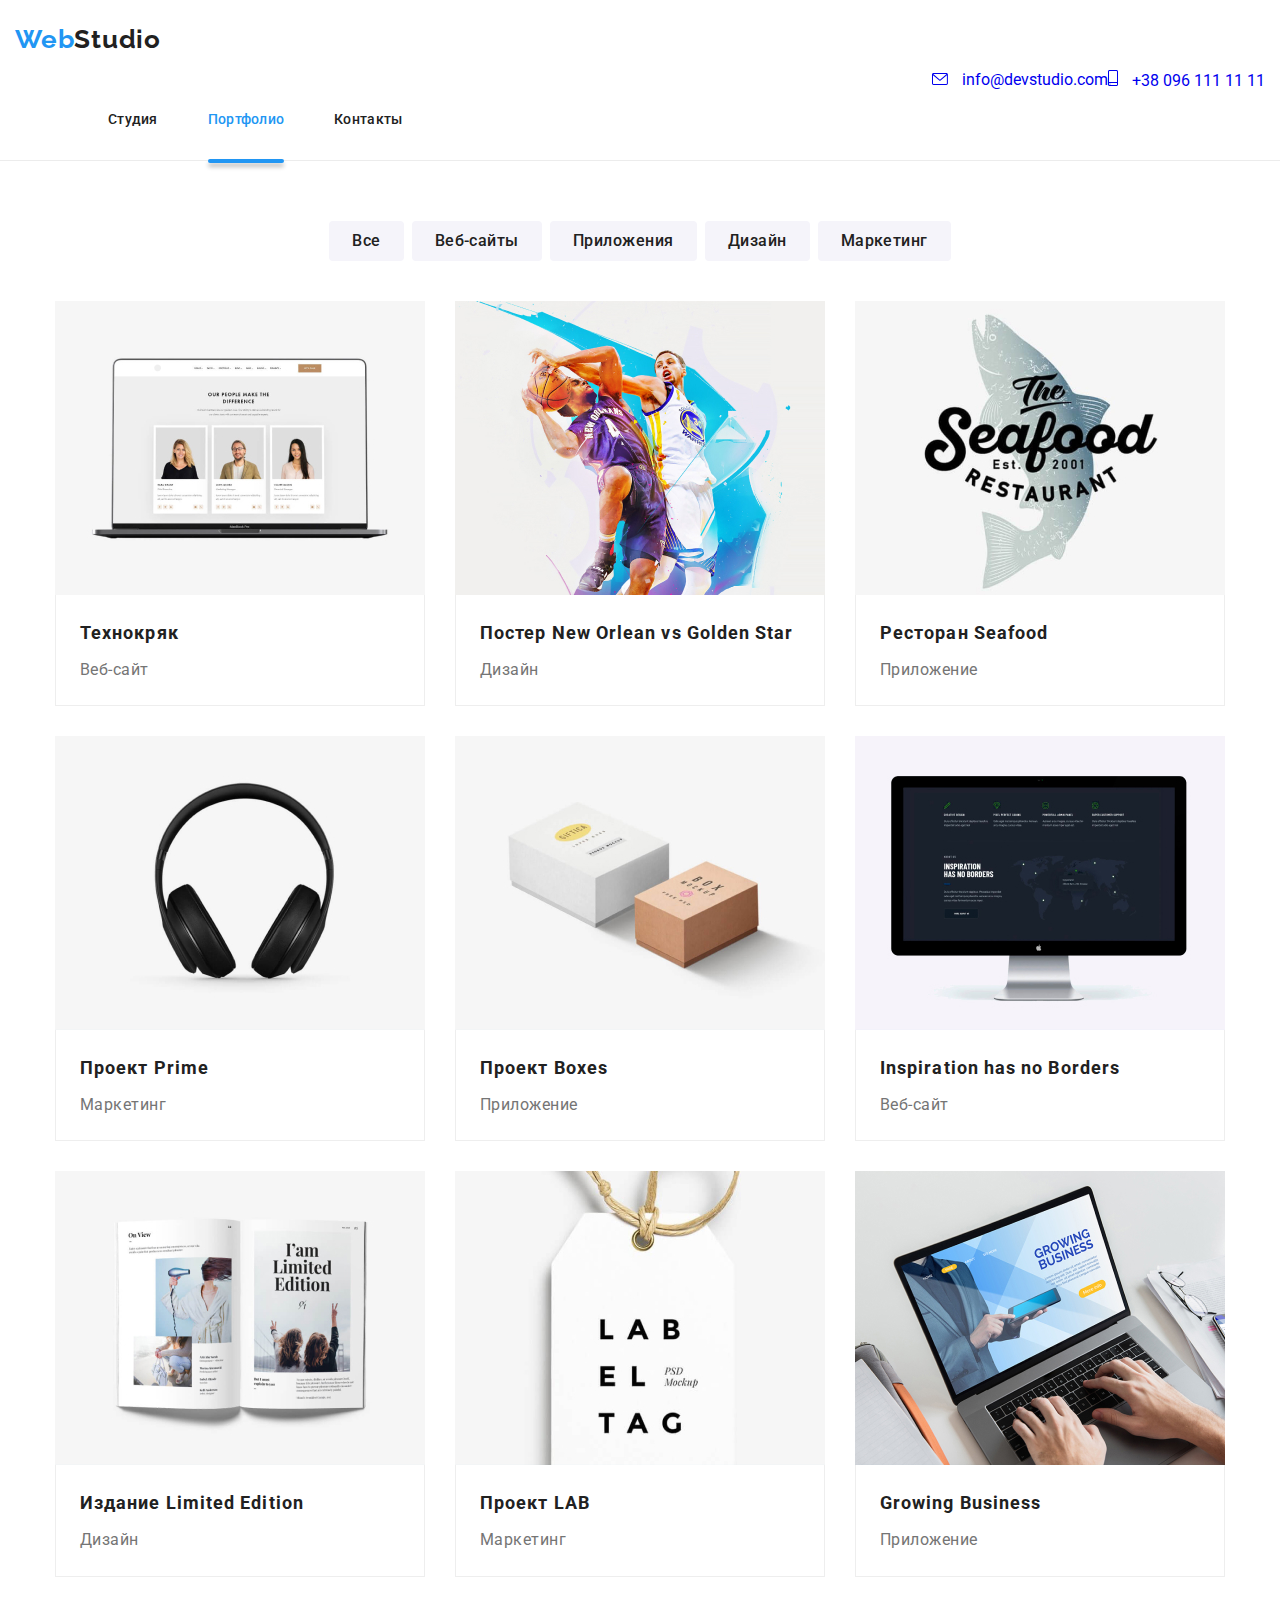
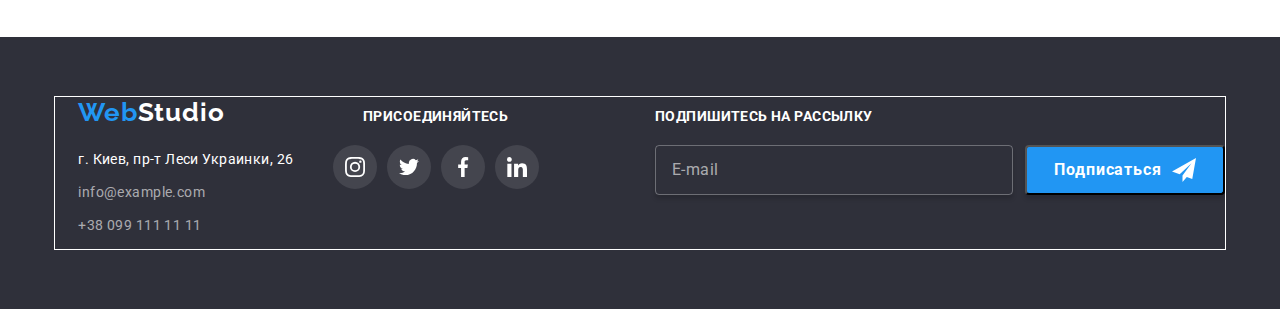
==== commit e6297786: "desparate-commit" ====
--- a/portfolio.html
+++ b/portfolio.html
@@ -70,7 +70,10 @@
                         <a href="" class="card-menu__link">
                             <article>
                                 <div class="card-menu__thumb">
-                                    <img src="./images/sq-tehnokrjak.jpg" alt="tehnokryak" width="370" height="294" />
+                                    <img srcset="./images/tehnokryak.jpg 1x,
+                                    ./images/tehnokryak@2x.jpg 2x,"
+                                    scr="./images/tehnokryak.jpg" 
+                                    alt="tehnokryak" width="370" height="294" />
                                     <div class="card-menu__overlay">
                                         <p class="card-menu__hover-description">
                                             Технокряк это современная площадка распространения коронавируса. Компании используют эту платформу для
@@ -92,7 +95,10 @@
                         <a href="" class="card-menu__link">
                             <article>
                                 <div class="card-menu__thumb">
-                                    <img src="./images/sq-poster.jpg" alt="n-orlean-vs-g-star" width="370" height="294" />
+                                    <img srcset="./images/poster-new-orlean.jpg 1x,
+                                    ./images/poster-new-orlean@2x.jpg 2x,"
+                                    scr="./images/poster-new-orlean.jpg" 
+                                    alt="n-orlean-vs-g-star" width="370" height="294" />
                                     <div class="card-menu__overlay">
                                         <p class="card-menu__hover-description">
                                             Lorem ipsum dolor, sit amet consectetur adipisicing elit. Nulla modi officia ut.
@@ -112,7 +118,10 @@
                         <a href="" class="card-menu__link">
                             <article>
                                 <div class="card-menu__thumb">
-                                    <img src="./images/sq-seafood.jpg" alt="seafood" width="370" height="294" />
+                                    <img srcset="./images/seafood.jpg 1x,
+                                    ./images/seafood@2x.jpg 2x,"
+                                    scr="./images/seafood.jpg"
+                                    alt="seafood" width="370" height="294" />
                                     <div class="card-menu__overlay">
                                         <p class="card-menu__hover-description">
                                             Lorem ipsum dolor sit, amet consectetur adipisicing elit. Dignissimos dolorum error quisquam, corrupti
@@ -133,7 +142,10 @@
                         <a href="" class="card-menu__link">
                             <article>
                                 <div class="card-menu__thumb">
-                                    <img src="./images/sq-prime.jpg" alt="prime" width="370" height="294" />
+                                    <img srcset="./images/prime.jpg 1x,
+                                    ./images/prime@2x.jpg 2x,"
+                                    scr="./images/prime.jpg"
+                                    alt="prime" width="370" height="294" />
                                     <div class="card-menu__overlay">
                                         <p class="card-menu__hover-description">
                                             Lorem ipsum dolor sit, amet consectetur adipisicing elit. A dignissimos amet, voluptatum placeat incidunt
@@ -154,7 +166,10 @@
                         <a href="" class="card-menu__link">
                             <article>
                                 <div class="card-menu__thumb">
-                                    <img src="./images/sq-boxes.jpg" alt="boxes" width="370" height="294" />
+                                    <img srcset="./images/boxes.jpg 1x,
+                                    ./images/boxes@2x.jpg 2x,"
+                                    scr="./images/boxes.jpg"
+                                    alt="boxes" width="370" height="294" />
                                     <div class="card-menu__overlay">
                                         <p class="card-menu__hover-description">
                                             Lorem, ipsum dolor sit amet consectetur adipisicing elit. Ipsa dignissimos nihil doloremque quam voluptatem.
@@ -174,7 +189,10 @@
                         <a href="" class="card-menu__link">
                             <article>
                                 <div class="card-menu__thumb">
-                                    <img src="./images/sq-inspiration.jpg" alt="inspiration-has-no-borders" width="370" height="294" />
+                                    <img srcset="./images/inspiration.jpg 1x,
+                                    ./images/inspiration@2x.jpg 2x,"
+                                    scr="./images/inspiration.jpg"
+                                    alt="inspiration-has-no-borders" width="370" height="294" />
                                     <div class="card-menu__overlay">
                                         <p class="card-menu__hover-description">
                                             Lorem, ipsum dolor sit amet consectetur adipisicing elit. Quasi veniam nulla optio? Nulla quo distinctio
@@ -195,7 +213,10 @@
                         <a href="" class="card-menu__link">
                             <article>
                                 <div class="card-menu__thumb">
-                                    <img src="./images/sq-limited-edition.jpg" alt="limited-edition" width="370" height="294" />
+                                    <img srcset="./images/limited-edition.jpg 1x,
+                                    ./images/limited-edition@2x.jpg 2x,"
+                                    scr="./images/limited-edition.jpg" 
+                                    alt="limited-edition" width="370" height="294" />
                                     <div class="card-menu__overlay">
                                         <p class="card-menu__hover-description">
                                             Lorem ipsum dolor sit amet consectetur adipisicing elit. Voluptas, beatae culpa provident eum in eos odio?
@@ -215,7 +236,10 @@
                         <a href="" class="card-menu__link">
                             <article>
                                 <div class="card-menu__thumb">
-                                    <img src="./images/sq-lab.jpg" alt="lab" width="370" height="294" />
+                                    <img srcset="./images/lab.jpg 1x,
+                                    ./images/lab@2x.jpg 2x,"
+                                    scr="./images/lab.jpg"
+                                    alt="lab" width="370" height="294" />
                                     <div class="card-menu__overlay">
                                         <p class="card-menu__hover-description">
                                             Lorem ipsum dolor sit amet consectetur adipisicing elit. Ad error corporis rerum delectus quos consequatur
@@ -236,7 +260,10 @@
                         <a href="" class="card-menu__link">
                             <article>
                                 <div class="card-menu__thumb">
-                                    <img src="./images/sq-growing-business.jpg" alt="growing-business" width="370" height="294" />
+                                    <img srcset="./images/growing-business.jpg 1x,
+                                    ./images/growing-business@2x.jpg 2x,"
+                                    scr="./images/growing-business.jpg"
+                                    alt="growing-business" width="370" height="294" />
                                     <div class="card-menu__overlay">
                                         <p class="card-menu__hover-description">
                                             Lorem ipsum dolor, sit amet consectetur adipisicing elit. Odit natus nostrum rem.
--- a/css/main.min.css
+++ b/css/main.min.css
@@ -1,2 +1,2 @@
-h1,h2,h3,p{margin:0;-webkit-user-select:none;-moz-user-select:none;-ms-user-select:none;user-select:none}a{text-decoration:none}ul{padding:0;margin:0;list-style:none}img{display:block;width:100%;height:auto}.pagebody{font-family:Roboto, sans-serif;background-color:#fff;color:#757575;margin:0 auto}.cursors{cursor:pointer}.container{padding:0 15px;margin:0 auto}@media screen and (min-width: 480px){.container{width:480px}}@media screen and (min-width: 768px){.container{width:768px}}@media screen and (min-width: 1200px){.container{width:1200px}}.section{padding:60px 0}.header{background-color:#fff;border-bottom:1px solid #ececec}.nav-section,.nav,.site-nav,.head_contacts{display:-webkit-box;display:-ms-flexbox;display:flex;-webkit-box-align:center;-ms-flex-align:center;align-items:center}.site-nav{margin-left:93px}.site-nav__item:not(:last-child){margin-right:50px}.site-nav__link{display:block;padding-top:32px;padding-bottom:32px;color:#212121;font-style:normal;font-weight:500;font-size:14px;line-height:1.14;letter-spacing:0.02em;text-decoration:none;-webkit-transition-property:color;transition-property:color;-webkit-transition-duration:250ms;transition-duration:250ms;-webkit-transition-timing-function:cubic-bezier(0.4, 0, 0.2, 1);transition-timing-function:cubic-bezier(0.4, 0, 0.2, 1)}.site-nav__link:hover,.site-nav__link:focus{color:#2196f3}.site-nav__link--current{position:relative;color:#2196f3}.site-nav__link--current::after{position:absolute;bottom:-3px;content:"";display:block;width:100%;height:4px;border-radius:2px;-webkit-box-shadow:0px 4px 4px rgba(0,0,0,0.25);box-shadow:0px 4px 4px rgba(0,0,0,0.25);background:#2196f3}.head-contacts{display:-webkit-box;display:-ms-flexbox;display:flex;-webkit-box-align:center;-ms-flex-align:center;align-items:center;margin:0 0 0 auto;padding:0}.head-contacts__item:not(:first-child){margin-left:50px}.head-contacts__link{display:block;padding-top:32px;padding-bottom:32px;border:0;font-style:normal;font-weight:500;font-size:14px;line-height:1.14;letter-spacing:0.02em;text-decoration:none;background-color:#fff;color:#757575;-webkit-transition-property:color;transition-property:color;-webkit-transition-duration:250ms;transition-duration:250ms;-webkit-transition-timing-function:cubic-bezier(0.4, 0, 0.2, 1);transition-timing-function:cubic-bezier(0.4, 0, 0.2, 1)}.head-contacts__link:hover,.head-contacts__link:focus{color:#2196f3}.head-contacts__icon{display:inline-block;fill:currentColor;margin-right:10px}.footer{padding-top:60px;padding-bottom:60px;background-color:#2f303a}.footer__flex{outline:1px solid white;display:-webkit-box;display:-ms-flexbox;display:flex;text-align:center}@media screen and (max-width: 767px){.footer__flex{-webkit-box-orient:vertical;-webkit-box-direction:normal;-ms-flex-direction:column;flex-direction:column}}@media screen and (min-width: 1200px){.footer__flex-column:first-child{margin-right:70px}}@media screen and (min-width: 768px) and (max-width: 1199px){.footer__tablet-box{display:-webkit-box;display:-ms-flexbox;display:flex;-webkit-box-orient:vertical;-webkit-box-direction:normal;-ms-flex-direction:column;flex-direction:column;outline:1px solid pink}}@media screen and (min-width: 768px) and (max-width: 1199px){.footer__tablet-upper-box{display:-webkit-box;display:-ms-flexbox;display:flex;outline:1px solid lightblue}}.first-column{display:-webkit-box;display:-ms-flexbox;display:flex;-webkit-box-orient:vertical;-webkit-box-direction:normal;-ms-flex-direction:column;flex-direction:column;margin-bottom:60px}.first-column__item:not(:first-child){margin-top:9px}@media screen and (min-width: 768px) and (max-width: 1199px){.first-column{margin-left:76px;margin-right:165px}}.footer__link{display:block;font-style:normal;font-weight:normal;font-size:14px;line-height:1.7;letter-spacing:0.03em;text-decoration:none;color:#fff;-webkit-transition-property:color;transition-property:color;-webkit-transition-duration:250ms;transition-duration:250ms;-webkit-transition-timing-function:cubic-bezier(0.4, 0, 0.2, 1);transition-timing-function:cubic-bezier(0.4, 0, 0.2, 1)}.footer__link--grey{color:rgba(255,255,255,0.6)}.footer__link:hover,.footer__link:focus{color:#2196f3}.join-us__title,.subscribe__title{font-style:normal;font-weight:bold;font-size:14px;line-height:1.14;letter-spacing:0.03em;text-transform:uppercase;padding-top:12px;margin-bottom:20px;color:#fff}.join-us{display:-webkit-box;display:-ms-flexbox;display:flex;-webkit-box-pack:center;-ms-flex-pack:center;justify-content:center;-webkit-box-align:center;-ms-flex-align:center;align-items:center;margin-bottom:60px}.join-us__item:not(:last-child){margin-right:10px}.join-us__link{display:-webkit-box;display:-ms-flexbox;display:flex;-webkit-box-pack:center;-ms-flex-pack:center;justify-content:center;-webkit-box-align:center;-ms-flex-align:center;align-items:center;width:44px;height:44px;border-radius:50%;color:#afb1b8;background:rgba(255,255,255,0.1);-webkit-transition-property:background-color;transition-property:background-color;-webkit-transition-duration:250ms;transition-duration:250ms;-webkit-transition-timing-function:cubic-bezier(0.4, 0, 0.2, 1);transition-timing-function:cubic-bezier(0.4, 0, 0.2, 1)}.join-us__link:hover,.join-us__link:focus{background-color:#2196f3}.join-us__icon{display:-webkit-box;display:-ms-flexbox;display:flex;-webkit-box-pack:center;-ms-flex-pack:center;justify-content:center;-webkit-box-align:center;-ms-flex-align:center;align-items:center;padding:0;fill:#fff}.subscribe__box{padding:0;display:-webkit-box;display:-ms-flexbox;display:flex;-webkit-box-orient:vertical;-webkit-box-direction:normal;-ms-flex-direction:column;flex-direction:column;-webkit-box-align:center;-ms-flex-align:center;align-items:center}@media screen and (min-width: 1200px){.subscribe__box{margin-right:auto}}.subscribe__list{display:-webkit-box;display:-ms-flexbox;display:flex;-webkit-box-orient:vertical;-webkit-box-direction:normal;-ms-flex-direction:column;flex-direction:column}.subscribe__input{display:-webkit-box;display:-ms-flexbox;display:flex;-webkit-box-align:center;-ms-flex-align:center;align-items:center;padding:0 16px;width:450px;height:50px;font-size:16px;line-height:1.25;letter-spacing:0.03em;color:rgba(255,255,255,0.6);border:1px solid rgba(255,255,255,0.3);-webkit-box-shadow:0px 4px 4px rgba(0,0,0,0.15);box-shadow:0px 4px 4px rgba(0,0,0,0.15);border-radius:4px;background-color:transparent;margin-bottom:20px}@media screen and (min-width: 1200px){.subscribe__input{width:358px}}.subscribe__input::-webkit-input-placeholder{font-size:16px;line-height:1.25;letter-spacing:0.03em;color:rgba(255,255,255,0.6)}.subscribe__input:-ms-input-placeholder{font-size:16px;line-height:1.25;letter-spacing:0.03em;color:rgba(255,255,255,0.6)}.subscribe__input::-ms-input-placeholder{font-size:16px;line-height:1.25;letter-spacing:0.03em;color:rgba(255,255,255,0.6)}.subscribe__input::placeholder{font-size:16px;line-height:1.25;letter-spacing:0.03em;color:rgba(255,255,255,0.6)}.subscribe__btn{display:-webkit-box;display:-ms-flexbox;display:flex;-webkit-box-pack:center;-ms-flex-pack:center;justify-content:center;-webkit-box-align:center;-ms-flex-align:center;align-items:center;margin:0 auto;width:200px;height:50px;font-weight:bold;font-size:16px;line-height:1.9;letter-spacing:0.06em;-webkit-box-shadow:0px 4px 4px rgba(0,0,0,0.15);box-shadow:0px 4px 4px rgba(0,0,0,0.15);border-radius:4px;color:#fff;background-color:#2196f3}.subscribe__icon{margin-left:10px;fill:currentColor}.logo{display:block;font-family:Raleway;font-style:normal;font-weight:bold;font-size:26px;line-height:1.2;letter-spacing:0.03em;text-decoration:none}.logo--accent{color:#2196f3}.logo--header{padding:25px 0;color:#212121}.logo--footer{margin-bottom:20px;color:#fff}.hero{padding:200px, 0;text-align:center}.hero__overlay{max-width:1600px;height:600px;margin-left:auto;margin-right:auto;background-size:contain;background:#c4c4c4;background-image:-webkit-gradient(linear, left top, right top, from(rgba(47,48,58,0.4)), to(rgba(47,48,58,0.4))),url("../images/sq-hero.jpg");background-image:linear-gradient(to right, rgba(47,48,58,0.4), rgba(47,48,58,0.4)),url("../images/sq-hero.jpg")}.hero__content{padding:200px 0}.hero__title{margin-bottom:30px;margin-left:auto;margin-right:auto;width:696px;font-style:normal;font-weight:900;font-size:44px;line-height:1.36;text-align:center;letter-spacing:0.06em;text-transform:uppercase;color:#fff}.hero__btn{padding:10px 32px;font-style:normal;font-weight:bold;font-size:16px;line-height:1.9;letter-spacing:0.06em;border-radius:4px;background-color:#2196f3;color:#fff;-webkit-transition-property:background-color;transition-property:background-color;-webkit-transition-duration:250ms;transition-duration:250ms;-webkit-transition-timing-function:cubic-bezier(0.4, 0, 0.2, 1);transition-timing-function:cubic-bezier(0.4, 0, 0.2, 1)}.hero__btn:hover,.hero__btn:focus{background-color:#188ce8}.backdrop{position:fixed;z-index:2;width:100vw;height:100vh;top:0;left:0;background-color:rgba(0,0,0,0.2);opacity:1;visibility:visible;-webkit-transition-property:opacity;transition-property:opacity;-webkit-transition-duration:250ms;transition-duration:250ms;-webkit-transition-timing-function:cubic-bezier(0.4, 0, 0.2, 1);transition-timing-function:cubic-bezier(0.4, 0, 0.2, 1)}.backdrop.is-hidden{opacity:0;visibility:hidden;pointer-events:none}.modal{position:absolute;top:50%;left:50%;width:450px;height:609px;-webkit-box-shadow:0px 1px 3px rgba(0,0,0,0.12),0px 1px 1px rgba(0,0,0,0.14),0px 2px 1px rgba(0,0,0,0.2);box-shadow:0px 1px 3px rgba(0,0,0,0.12),0px 1px 1px rgba(0,0,0,0.14),0px 2px 1px rgba(0,0,0,0.2);border-radius:4px;background-color:#fff;visibility:visible;-webkit-transform:translate(-50%, -50%) scale(1);transform:translate(-50%, -50%) scale(1);-webkit-transition-property:-webkit-transform;transition-property:-webkit-transform;transition-property:transform;transition-property:transform, -webkit-transform;-webkit-transition-duration:250ms;transition-duration:250ms;-webkit-transition-timing-function:cubic-bezier(0.4, 0, 0.2, 1);transition-timing-function:cubic-bezier(0.4, 0, 0.2, 1)}@media screen and (min-width: 1200px){.modal{width:528px;height:581px}}.backdrop.is-hidden .modal{-webkit-transform:translate(-50%, -50%) scale(0.4);transform:translate(-50%, -50%) scale(0.4)}.modal__btn-close{position:absolute;top:0;right:0;display:-webkit-box;display:-ms-flexbox;display:flex;-webkit-box-pack:center;-ms-flex-pack:center;justify-content:center;-webkit-box-align:center;-ms-flex-align:center;align-items:center;margin:8px;padding:0;width:30px;height:30px;border-radius:50%;border:1px solid rgba(0,0,0,0.1);background-color:#fff;-webkit-transition-property:color;transition-property:color;-webkit-transition-duration:250ms;transition-duration:250ms;-webkit-transition-timing-function:cubic-bezier(0.4, 0, 0.2, 1);transition-timing-function:cubic-bezier(0.4, 0, 0.2, 1)}.modal__btn-close:hover,.modal__btn-close:focus{color:#2196f3}.modal__icon-close{position:absolute;top:50%;left:50%;-webkit-transform:translate(-50%, -50%);transform:translate(-50%, -50%);padding:0;fill:currentColor}.form{padding:40px}.form__title{margin-bottom:12px;font-weight:bold;font-size:20px;line-height:1.15;text-align:center;letter-spacing:0.03em;color:#212121}.form__field{margin-bottom:10px;display:-webkit-box;display:-ms-flexbox;display:flex;-webkit-box-orient:vertical;-webkit-box-direction:normal;-ms-flex-direction:column;flex-direction:column}.form__label{margin-bottom:4px;font-size:12px;line-height:1.2;letter-spacing:0.01em;color:#757575}.form__input-box{position:relative;display:-webkit-box;display:-ms-flexbox;display:flex;-webkit-box-pack:start;-ms-flex-pack:start;justify-content:start;-webkit-box-align:center;-ms-flex-align:center;align-items:center}.form__input{height:40px;width:100%;cursor:pointer;padding-left:42px;border:1px solid rgba(33,33,33,0.2);border-radius:4px;-webkit-transition-property:border;transition-property:border;-webkit-transition-duration:250ms;transition-duration:250ms;-webkit-transition-timing-function:cubic-bezier(0.4, 0, 0.2, 1);transition-timing-function:cubic-bezier(0.4, 0, 0.2, 1)}.form__input:focus,.form__input:hover{outline:none;border:1px solid #2196f3}.form__icon{position:absolute;left:12px;fill:#212121;-webkit-transition-property:fill;transition-property:fill;-webkit-transition-duration:250ms;transition-duration:250ms;-webkit-transition-timing-function:cubic-bezier(0.4, 0, 0.2, 1);transition-timing-function:cubic-bezier(0.4, 0, 0.2, 1)}.form__input:hover+.form__icon,.form__input:focus+.form__icon{fill:#2196f3}.form__comment-area{resize:none;width:100%;height:120px;padding:12px 16px;cursor:pointer;border:1px solid rgba(33,33,33,0.2);border-radius:4px;-webkit-transition-property:border;transition-property:border;-webkit-transition-duration:250ms;transition-duration:250ms;-webkit-transition-timing-function:cubic-bezier(0.4, 0, 0.2, 1);transition-timing-function:cubic-bezier(0.4, 0, 0.2, 1)}.form__comment-area::-webkit-input-placeholder{font-size:14px;line-height:1.2;letter-spacing:0.01em;color:rgba(117,117,117,0.5)}.form__comment-area:-ms-input-placeholder{font-size:14px;line-height:1.2;letter-spacing:0.01em;color:rgba(117,117,117,0.5)}.form__comment-area::-ms-input-placeholder{font-size:14px;line-height:1.2;letter-spacing:0.01em;color:rgba(117,117,117,0.5)}.form__comment-area::placeholder{font-size:14px;line-height:1.2;letter-spacing:0.01em;color:rgba(117,117,117,0.5)}.form__comment-area:hover,.form__comment-area:focus{outline:none;border:1px solid #2196f3}.policy{margin-top:20px;display:-webkit-box;display:-ms-flexbox;display:flex;-webkit-box-pack:center;-ms-flex-pack:center;justify-content:center;-webkit-box-align:center;-ms-flex-align:center;align-items:center;font-size:12px;line-height:1.2;letter-spacing:0.03em;padding:0;color:#757575}@media screen and (min-width: 1200px){.policy{font-size:14px;line-height:1.7}}.policy__link{text-decoration:underline;color:#2196f3}.policy__checkbox{-webkit-appearance:none;-moz-appearance:none;appearance:none}.policy__icon{display:inline-block;width:16px;height:15px;margin-right:7px;background-image:url("../images/check-empty.svg")}.policy__checkbox:checked+.policy__icon{width:16px;height:15px;background:#2196f3;border-radius:2px;background-image:url("../images/check-full.svg");background-size:contain}.form__btn-submit{display:-webkit-box;display:-ms-flexbox;display:flex;-webkit-box-pack:center;-ms-flex-pack:center;justify-content:center;-webkit-box-align:center;-ms-flex-align:center;align-items:center;margin:30px auto 0 auto;width:200px;height:50px;font-weight:bold;font-size:16px;line-height:1.9;letter-spacing:0.06em;color:#fff;background:#2196f3;-webkit-box-shadow:0px 4px 4px rgba(0,0,0,0.15);box-shadow:0px 4px 4px rgba(0,0,0,0.15);border-radius:4px}.feature__list{padding:0;margin:-15px}@media screen and (min-width: 768px){.feature__list{display:-webkit-box;display:-ms-flexbox;display:flex;-ms-flex-wrap:wrap;flex-wrap:wrap}}.feature__item{display:block;margin:15px}@media screen and (min-width: 768px){.feature__item{width:calc((100% - 2 * 30px) / 2)}}@media screen and (min-width: 1200px){.feature__item{width:calc((100% - 4 * 30px) / 4)}}.feature__pic{display:-webkit-box;display:-ms-flexbox;display:flex;-webkit-box-pack:center;-ms-flex-pack:center;justify-content:center;-webkit-box-align:center;-ms-flex-align:center;align-items:center;width:100%;height:120px;margin-bottom:30px;background:#f5f4fa;border-radius:4px}.feature__icon{width:70px;height:70px}.feature__title{margin-bottom:10px;font-style:normal;font-weight:bold;font-size:14px;line-height:1.14;letter-spacing:0.03em;text-transform:uppercase;color:#212121}.feature__text{font-style:normal;font-weight:normal;font-size:14px;line-height:1.7;letter-spacing:0.03em}.services__box{padding-top:0}.services__title{margin-bottom:50px;font-style:normal;font-weight:bold;font-size:36px;line-height:1.2;letter-spacing:0.03em;text-align:center;color:#212121}.services__list{padding:0;display:-webkit-box;display:-ms-flexbox;display:flex}.services__item:not(:last-child){margin-right:30px}.services__thumb{position:relative}.services__label{position:absolute;display:-webkit-box;display:-ms-flexbox;display:flex;-webkit-box-pack:center;-ms-flex-pack:center;justify-content:center;text-align:center;padding:27px;height:70px;width:100%;bottom:0;right:0;font-weight:bold;font-size:14px;line-height:1.14;letter-spacing:0.03em;text-transform:uppercase;color:#fff;background-color:rgba(47,48,58,0.8)}.team__box{background-color:#f5f4fa}.team__title{margin-bottom:50px;font-style:normal;font-weight:bold;font-size:36px;line-height:1.2;letter-spacing:0.03em;color:#212121;text-align:center}.team__list{padding:0;margin:-15px}@media screen and (min-width: 768px){.team__list{display:-webkit-box;display:-ms-flexbox;display:flex;-ms-flex-wrap:wrap;flex-wrap:wrap}}.team__card{margin:15px;background-color:#fff;-webkit-box-shadow:0px 1px 3px rgba(0,0,0,0.12),0px 1px 1px rgba(0,0,0,0.14),0px 2px 1px rgba(0,0,0,0.2);box-shadow:0px 1px 3px rgba(0,0,0,0.12),0px 1px 1px rgba(0,0,0,0.14),0px 2px 1px rgba(0,0,0,0.2);border-bottom-left-radius:4px;border-bottom-right-radius:4px;-webkit-box-shadow:0px 4px 4px 0px #00000040;box-shadow:0px 4px 4px 0px #00000040}@media screen and (min-width: 768px){.team__card{width:calc((100% - 2 * 30px) / 2)}}@media screen and (min-width: 1200px){.team__card{width:calc((100% - 4 * 30px) / 4)}}.team__content{padding:30px 0 0 0}.team__worker-name{margin-bottom:10px;font-style:normal;font-weight:500;font-size:16px;line-height:1.2;letter-spacing:0.03em;text-align:center;color:#212121}.team__worker-function{font-style:normal;font-weight:normal;font-size:16px;line-height:1.2;letter-spacing:0.03em;text-align:center}.team__social{display:-webkit-box;display:-ms-flexbox;display:flex;-webkit-box-pack:center;-ms-flex-pack:center;justify-content:center;-webkit-box-align:center;-ms-flex-align:center;align-items:center;padding:16px 0 30px 0}.team__social-item:not(:last-child){margin-right:10px}.team__social-link{display:-webkit-box;display:-ms-flexbox;display:flex;-webkit-box-pack:center;-ms-flex-pack:center;justify-content:center;-webkit-box-align:center;-ms-flex-align:center;align-items:center;width:44px;height:44px;border-radius:50%;color:#afb1b8;-webkit-transition-property:background-color, color;transition-property:background-color, color;-webkit-transition-duration:250ms;transition-duration:250ms;-webkit-transition-timing-function:cubic-bezier(0.4, 0, 0.2, 1);transition-timing-function:cubic-bezier(0.4, 0, 0.2, 1)}.team__social-link:hover,.team__social-link:focus{background-color:#2196f3;color:#fff}.team__social-icon{display:-webkit-box;display:-ms-flexbox;display:flex;-webkit-box-pack:center;-ms-flex-pack:center;justify-content:center;-webkit-box-align:center;-ms-flex-align:center;align-items:center;padding:0;width:20px;height:20px;fill:currentColor}.customers__title{margin-bottom:50px;font-style:normal;font-weight:bold;font-size:36px;line-height:1.2;letter-spacing:0.03em;color:#212121;text-align:center}.customers{padding:0;display:-webkit-box;display:-ms-flexbox;display:flex;-ms-flex-wrap:wrap;flex-wrap:wrap;-webkit-box-pack:center;-ms-flex-pack:center;justify-content:center;-webkit-box-align:center;-ms-flex-align:center;align-items:center;margin:-15px}.customers__item{margin:15px;width:calc((100% - 2 * 30px) / 2)}@media screen and (min-width: 768px){.customers__item{width:calc((100% - 3 * 30px) / 3)}}@media screen and (min-width: 1200px){.customers__item{width:calc((100% - 6 * 30px) / 6)}}.customers__link{height:92px;display:-webkit-box;display:-ms-flexbox;display:flex;-webkit-box-pack:center;-ms-flex-pack:center;justify-content:center;-webkit-box-align:center;-ms-flex-align:center;align-items:center;border:1px solid #afb1b8;color:#afb1b8;border-radius:4px;-webkit-transition-property:border-color, color;transition-property:border-color, color;-webkit-transition-duration:250ms;transition-duration:250ms;-webkit-transition-timing-function:cubic-bezier(0.4, 0, 0.2, 1);transition-timing-function:cubic-bezier(0.4, 0, 0.2, 1)}.customers__link:hover,.customers__link:focus{border-color:#2196f3;color:#2196f3}.customers__icon{display:-webkit-box;display:-ms-flexbox;display:flex;-webkit-box-pack:center;-ms-flex-pack:center;justify-content:center;-webkit-box-align:center;-ms-flex-align:center;align-items:center;fill:currentColor}.button-menu{display:-webkit-box;display:-ms-flexbox;display:flex;-webkit-box-pack:center;-ms-flex-pack:center;justify-content:center;margin-bottom:50px}.button-menu__item:not(:last-child){margin-right:8px}.button-menu__btn{padding:6px 22px;font-family:inherit;font-style:normal;font-weight:500;font-size:16px;line-height:1.6;letter-spacing:0.03em;border-radius:4px;border:1px solid transparent;color:#212121;background-color:#f5f4fa;-webkit-transition-property:color, background-color, -webkit-box-shadow;transition-property:color, background-color, -webkit-box-shadow;transition-property:color, background-color, box-shadow;transition-property:color, background-color, box-shadow, -webkit-box-shadow;-webkit-transition-duration:250ms;transition-duration:250ms;-webkit-transition-timing-function:cubic-bezier(0.4, 0, 0.2, 1);transition-timing-function:cubic-bezier(0.4, 0, 0.2, 1)}.button-menu__btn:hover,.button-menu__btn:focus{color:#fff;background-color:#2196f3;-webkit-box-shadow:0px 4px 4px rgba(0,0,0,0.25);box-shadow:0px 4px 4px rgba(0,0,0,0.25)}.card-menu__list{padding:0;display:-webkit-box;display:-ms-flexbox;display:flex;-ms-flex-wrap:wrap;flex-wrap:wrap}.card-menu__card{margin-bottom:30px;margin-right:30px;background-color:#fff}.card-menu__card:nth-child(3n){margin-right:0}.card-menu__card:nth-last-child(-n+3){margin-bottom:0}.card-menu__link{display:block;-webkit-transition-property:-webkit-box-shadow;transition-property:-webkit-box-shadow;transition-property:box-shadow;transition-property:box-shadow, -webkit-box-shadow;-webkit-transition-duration:250ms;transition-duration:250ms;-webkit-transition-timing-function:cubic-bezier(0.4, 0, 0.2, 1);transition-timing-function:cubic-bezier(0.4, 0, 0.2, 1)}.card-menu__link:hover,.card-menu__link:focus{-webkit-box-shadow:0px 1px 1px rgba(0,0,0,0.12),0px 4px 4px rgba(0,0,0,0.06),1px 4px 6px rgba(0,0,0,0.16);box-shadow:0px 1px 1px rgba(0,0,0,0.12),0px 4px 4px rgba(0,0,0,0.06),1px 4px 6px rgba(0,0,0,0.16)}.card-menu__thumb{position:relative;display:-webkit-box;display:-ms-flexbox;display:flex;-webkit-box-pack:center;-ms-flex-pack:center;justify-content:center;overflow:hidden}.card-menu__overlay{position:absolute;top:0;left:0;width:100%;height:100%;background-color:rgba(33,150,243,0.9);-webkit-transform:translateY(100%);transform:translateY(100%);-webkit-transition-property:-webkit-transform;transition-property:-webkit-transform;transition-property:transform;transition-property:transform, -webkit-transform;-webkit-transition-duration:250ms;transition-duration:250ms;-webkit-transition-timing-function:cubic-bezier(0.4, 0, 0.2, 1);transition-timing-function:cubic-bezier(0.4, 0, 0.2, 1)}.card-menu__link:hover .card-menu__overlay,.card-menu__link:focus .card-menu__overlay{-webkit-transform:translateX(0);transform:translateX(0)}.card-menu__hover-description{position:absolute;display:-webkit-box;display:-ms-flexbox;display:flex;-webkit-box-pack:center;-ms-flex-pack:center;justify-content:center;-webkit-box-align:center;-ms-flex-align:center;align-items:center;top:50%;left:50%;-webkit-transform:translate(-50%, -50%);transform:translate(-50%, -50%);width:100%;height:100%;padding:24px;font-size:18px;line-height:1.6;letter-spacing:0.03em;color:#fff;opacity:1}.card-menu__card-content{padding:20px 24px;border-left:1px solid #eeeeee;border-bottom:1px solid #eeeeee;border-right:1px solid #eeeeee}.card-menu__card-title{margin-bottom:4px;font-style:normal;font-weight:bold;font-size:18px;line-height:2;letter-spacing:0.06em;color:#212121}.card-menu__card-description{font-style:normal;font-weight:normal;font-size:16px;line-height:1.9;letter-spacing:0.03em;color:#757575}
+h1,h2,h3,p{margin:0;-webkit-user-select:none;-moz-user-select:none;-ms-user-select:none;user-select:none}a{text-decoration:none}ul{padding:0;margin:0;list-style:none}img{display:block;max-width:100%;height:auto}.pagebody{font-family:Roboto, sans-serif;background-color:#fff;color:#757575;margin:0 auto}.cursors{cursor:pointer}.container{padding:0 15px;margin:0 auto}@media screen and (min-width: 480px){.container{width:480px}}@media screen and (min-width: 768px){.container{width:768px}}@media screen and (min-width: 1200px){.container{width:1200px}}.section{padding:60px 0}.header{background-color:#fff;border-bottom:1px solid #ececec}.nav-section{position:relative;display:-webkit-box;display:-ms-flexbox;display:flex;-webkit-box-align:center;-ms-flex-align:center;align-items:center;-webkit-box-pack:justify;-ms-flex-pack:justify;justify-content:space-between;width:100%}.mobile-open,.mobile-close{display:-webkit-inline-box;display:-ms-inline-flexbox;display:inline-flex;margin:0;padding:0;border:none;background-color:transparent}@media screen and (min-width: 768px){.mobile-open,.mobile-close{display:none}}.site-nav{display:none}@media screen and (min-width: 768px){.site-nav{display:-webkit-box;display:-ms-flexbox;display:flex;-webkit-box-align:center;-ms-flex-align:center;align-items:center;margin-left:88px;color:#212121}}@media screen and (min-width: 1200px){.site-nav{margin-left:93px}}.site-nav__item:not(:last-child){margin-right:50px}.site-nav__link{position:relative;font-weight:500;font-size:40px;line-height:1.8;text-align:center;letter-spacing:0.02em;color:#212121;text-decoration:none;-webkit-transition-property:color;transition-property:color;-webkit-transition-duration:250ms;transition-duration:250ms;-webkit-transition-timing-function:cubic-bezier(0.4, 0, 0.2, 1);transition-timing-function:cubic-bezier(0.4, 0, 0.2, 1)}.site-nav__link:hover,.site-nav__link:focus,.site-nav__link:active{color:#2196f3}@media screen and (min-width: 768px){.site-nav__link{display:block;padding-top:32px;padding-bottom:32px;font-weight:500;font-size:14px;line-height:1.14;letter-spacing:0.02em;color:#212121}}.site-nav__link--current{color:#2196f3}@media screen and (min-width: 768px){.site-nav__link--current::after{position:absolute;bottom:-3px;content:"";display:block;width:100%;height:4px;border-radius:2px;-webkit-box-shadow:0px 4px 4px rgba(0,0,0,0.25);box-shadow:0px 4px 4px rgba(0,0,0,0.25);background:#2196f3}}.head-contacts{display:none;color:#757575}@media screen and (min-width: 768px){.head-contacts{display:-webkit-box;display:-ms-flexbox;display:flex;-webkit-box-orient:vertical;-webkit-box-direction:normal;-ms-flex-direction:column;flex-direction:column;-webkit-box-align:left;-ms-flex-align:left;align-items:left;margin-left:auto;padding:0}}@media screen and (min-width: 1200px){.head-contacts{display:-webkit-box;display:-ms-flexbox;display:flex;-webkit-box-orient:horizontal;-webkit-box-direction:normal;-ms-flex-direction:row;flex-direction:row;-webkit-box-align:center;-ms-flex-align:center;align-items:center}}@media screen and (min-width: 1200px){.contact-list__item:not(:last-child){margin-bottom:0}.contact-list__item:last-child{margin-left:50px}}.head-contact__link{display:-webkit-box;display:-ms-flexbox;display:flex;-webkit-box-align:center;-ms-flex-align:center;align-items:center;font-style:normal;font-weight:500;line-height:1.12;letter-spacing:0.03em}.head-contact__link:hover,.head-contact__link:focus,.head-contact__link:active{color:#2196f3;-webkit-transition-duration:250ms;transition-duration:250ms;-webkit-transition-timing-function:cubic-bezier(0.4, 0, 0.2, 1);transition-timing-function:cubic-bezier(0.4, 0, 0.2, 1)}@media screen and (min-width: 768px){.head-contact__link a{font-style:normal;font-weight:500;font-size:14px;line-height:1.14;letter-spacing:0.02em;color:#757575}}@media screen and (min-width: 1200px){.head-contact__link{display:block;padding-top:32px;padding-bottom:32px}}.head-contacts__icon{display:block;margin-right:10px;fill:currentColor;display:inline-block;fill:currentColor;margin-right:10px}@media screen and (max-width: 767px){.head-contacts__icon{display:none}}@media screen and (min-width: 1200px){.head-contacts__icon:not(:first-child){margin-left:30px}}.mobile{position:fixed;background-color:#ffffff;top:0;width:100vw;height:100vh;z-index:5}@media screen and (min-width: 768px){.mobile{opacity:0;pointer-events:none}}.mobile-container{display:-webkit-box;display:-ms-flexbox;display:flex;-webkit-box-orient:vertical;-webkit-box-direction:normal;-ms-flex-direction:column;flex-direction:column;-webkit-box-pack:justify;-ms-flex-pack:justify;justify-content:space-between;padding:48px 40px;width:100vw;height:100%}.mobile-close{position:absolute;right:15px;top:10px;margin:0;padding:0;border:none;background-color:transparent;cursor:pointer}.mobile-close:hover,.mobile-close:focus,.mobile-close:active{color:#2196f3;-webkit-transition-duration:250ms;transition-duration:250ms;-webkit-transition-timing-function:cubic-bezier(0.4, 0, 0.2, 1);transition-timing-function:cubic-bezier(0.4, 0, 0.2, 1)}.mobile-open{position:absolute;right:15px;top:10px;margin:0;padding:0;border:none;background-color:transparent;cursor:pointer}@media screen and (min-width: 768px){.mobile-open{display:none;pointer-events:none}}.icon-menu-close:hover,.icon-menu-close:focus{fill:#2196f3;-webkit-transition-duration:250ms;transition-duration:250ms;-webkit-transition-timing-function:cubic-bezier(0.4, 0, 0.2, 1);transition-timing-function:cubic-bezier(0.4, 0, 0.2, 1)}.mobile-open{right:8px;top:10px;margin:0;padding:0;border:none;background-color:transparent;cursor:pointer}@media screen and (min-width: 768px){.mobile-open{display:none;pointer-events:none}}.icon-menu:hover,.icon-menu:focus{fill:#2196f3;-webkit-transition-duration:250ms;transition-duration:250ms;-webkit-transition-timing-function:cubic-bezier(0.4, 0, 0.2, 1);transition-timing-function:cubic-bezier(0.4, 0, 0.2, 1)}.mobile-menu__item{margin-bottom:32px}.mobile-menu__link{font-weight:500;font-size:40px;line-height:1.17;letter-spacing:0.02em;color:#212121}@media screen and (max-width: 480px){.mobile-menu__link{font-size:8vw}}.mobile-menu__link:hover,.mobile-menu__link:focus,.mobile-menu__link:active{color:#2196f3;-webkit-transition-duration:250ms;transition-duration:250ms;-webkit-transition-timing-function:cubic-bezier(0.4, 0, 0.2, 1);transition-timing-function:cubic-bezier(0.4, 0, 0.2, 1)}.mobile-contacts{margin-bottom:64px}.mobile-contacts__item:not(:last-child){margin-bottom:32px}.mobile-contacts__tel{font-weight:500;font-size:34px;line-height:1.176;letter-spacing:0.02em;color:#2196f3}@media screen and (max-width: 480px){.mobile-contacts__tel{font-size:7vw}}.mobile-contacts__mail{font-weight:500;font-size:24px;line-height:1.166;letter-spacing:0.02em;color:#757575}@media screen and (max-width: 480px){.mobile-contacts__mail{font-size:5vw}}.mobile-contacts__mail:hover,.mobile-contacts__mail:focus,.mobile-contacts__mail:active{color:#2196f3;-webkit-transition-duration:250ms;transition-duration:250ms;-webkit-transition-timing-function:cubic-bezier(0.4, 0, 0.2, 1);transition-timing-function:cubic-bezier(0.4, 0, 0.2, 1)}.burger-links{display:-webkit-box;display:-ms-flexbox;display:flex}.burger-links__item:not(:first-child){padding-left:10px}.burger-links__item:not(:last-child){padding-right:10px}.burger-links__item:not(:last-child){border-right:1px solid rgba(33,33,33,0.2)}.burger-links-link{font-weight:500;font-size:18px;line-height:1.2;letter-spacing:0.02em;color:#2196f3}@media screen and (max-width: 480px){.burger-links-link{font-size:3.7vw}}.mobile.is-hidden{opacity:0;pointer-events:none}.footer{padding-top:60px;padding-bottom:60px;background-color:#2f303a}.footer__flex{outline:1px solid white;display:-webkit-box;display:-ms-flexbox;display:flex;text-align:center;-webkit-box-pack:center;-ms-flex-pack:center;justify-content:center}@media screen and (max-width: 767px){.footer__flex{-webkit-box-orient:vertical;-webkit-box-direction:normal;-ms-flex-direction:column;flex-direction:column}}@media screen and (min-width: 768px){.footer__flex{-webkit-box-orient:horizontal;-webkit-box-direction:normal;-ms-flex-direction:row;flex-direction:row;-ms-flex-wrap:wrap;flex-wrap:wrap}}@media screen and (min-width: 1200px){.footer__flex{-webkit-box-orient:horizontal;-webkit-box-direction:normal;-ms-flex-direction:row;flex-direction:row}}@media screen and (min-width: 1200px){.footer__flex-column{text-align:flex-start}}.first-column{display:-webkit-box;display:-ms-flexbox;display:flex;-webkit-box-orient:vertical;-webkit-box-direction:normal;-ms-flex-direction:column;flex-direction:column;width:231px;margin-right:auto;margin-left:auto;margin-bottom:60px}.first-column__item:not(:first-child){margin-top:9px}@media screen and (min-width: 768px) and (max-width: 1199px){.first-column{margin-left:76px;margin-right:165px}}@media screen and (min-width: 1200px){.first-column{text-align:start;margin-bottom:0}}.first-column .footer__link{display:block;font-style:normal;font-weight:normal;font-size:14px;line-height:1.7;letter-spacing:0.03em;text-decoration:none;color:#fff;-webkit-transition-property:color;transition-property:color;-webkit-transition-duration:250ms;transition-duration:250ms;-webkit-transition-timing-function:cubic-bezier(0.4, 0, 0.2, 1);transition-timing-function:cubic-bezier(0.4, 0, 0.2, 1)}.first-column .footer__link--grey{color:rgba(255,255,255,0.6)}.first-column .footer__link:hover,.first-column .footer__link:focus{color:#2196f3}.join-us__title,.subscribe__title{font-style:normal;font-weight:bold;font-size:14px;line-height:1.14;letter-spacing:0.03em;text-transform:uppercase;padding-top:12px;margin-bottom:20px;color:#fff}@media screen and (min-width: 768px){.join-us__box{margin-right:89px}}@media screen and (min-width: 1200px){.join-us__box{-webkit-box-align:start;-ms-flex-align:start;align-items:flex-start;margin-right:93px}}.join-us{display:-webkit-box;display:-ms-flexbox;display:flex;-webkit-box-pack:center;-ms-flex-pack:center;justify-content:center;-webkit-box-align:center;-ms-flex-align:center;align-items:center;margin-bottom:60px}.join-us__item:not(:last-child){margin-right:10px}.join-us__link{display:-webkit-box;display:-ms-flexbox;display:flex;-webkit-box-pack:center;-ms-flex-pack:center;justify-content:center;-webkit-box-align:center;-ms-flex-align:center;align-items:center;width:44px;height:44px;border-radius:50%;color:#afb1b8;background:rgba(255,255,255,0.1);-webkit-transition-property:background-color;transition-property:background-color;-webkit-transition-duration:250ms;transition-duration:250ms;-webkit-transition-timing-function:cubic-bezier(0.4, 0, 0.2, 1);transition-timing-function:cubic-bezier(0.4, 0, 0.2, 1)}.join-us__link:hover,.join-us__link:focus{background-color:#2196f3}.join-us__icon{display:-webkit-box;display:-ms-flexbox;display:flex;-webkit-box-pack:center;-ms-flex-pack:center;justify-content:center;-webkit-box-align:center;-ms-flex-align:center;align-items:center;padding:0;fill:#fff}.subscribe__box{display:-webkit-box;display:-ms-flexbox;display:flex;-webkit-box-orient:vertical;-webkit-box-direction:normal;-ms-flex-direction:column;flex-direction:column;-webkit-box-align:center;-ms-flex-align:center;align-items:center;padding:0}@media screen and (min-width: 1200px){.subscribe__box{margin-left:auto;-webkit-box-align:start;-ms-flex-align:start;align-items:flex-start}}.subscribe__list{display:-webkit-box;display:-ms-flexbox;display:flex;-webkit-box-orient:vertical;-webkit-box-direction:normal;-ms-flex-direction:column;flex-direction:column}@media screen and (min-width: 1200px){.subscribe__list{-webkit-box-orient:horizontal;-webkit-box-direction:normal;-ms-flex-direction:row;flex-direction:row}}.subscribe__input{display:-webkit-box;display:-ms-flexbox;display:flex;-webkit-box-align:center;-ms-flex-align:center;align-items:center;padding:0 16px;width:450px;height:50px;margin-bottom:20px;font-size:16px;line-height:1.25;letter-spacing:0.03em;color:rgba(255,255,255,0.6);border:1px solid rgba(255,255,255,0.3);-webkit-box-shadow:0px 4px 4px rgba(0,0,0,0.15);box-shadow:0px 4px 4px rgba(0,0,0,0.15);border-radius:4px;background-color:transparent}@media screen and (min-width: 1200px){.subscribe__input{width:358px;padding:0 16px}}.subscribe__input::-webkit-input-placeholder{font-size:16px;line-height:1.25;letter-spacing:0.03em;color:rgba(255,255,255,0.6)}.subscribe__input:-ms-input-placeholder{font-size:16px;line-height:1.25;letter-spacing:0.03em;color:rgba(255,255,255,0.6)}.subscribe__input::-ms-input-placeholder{font-size:16px;line-height:1.25;letter-spacing:0.03em;color:rgba(255,255,255,0.6)}.subscribe__input::placeholder{font-size:16px;line-height:1.25;letter-spacing:0.03em;color:rgba(255,255,255,0.6)}.subscribe__btn{display:-webkit-box;display:-ms-flexbox;display:flex;-webkit-box-pack:center;-ms-flex-pack:center;justify-content:center;-webkit-box-align:center;-ms-flex-align:center;align-items:center;margin:0 auto;width:200px;height:50px;font-weight:bold;font-size:16px;line-height:1.9;letter-spacing:0.06em;-webkit-box-shadow:0px 4px 4px rgba(0,0,0,0.15);box-shadow:0px 4px 4px rgba(0,0,0,0.15);border-radius:4px;color:#fff;background-color:#2196f3}@media screen and (min-width: 1200px){.subscribe__btn{margin-left:12px}}.subscribe__icon{margin-left:10px;fill:currentColor}.logo{display:block;font-family:Raleway;font-weight:bold;font-size:26px;line-height:1.2;letter-spacing:0.03em;text-decoration:none}.logo--accent{color:#2196f3}@media screen and (min-width: 1200px){.logo{font-size:26px}}.logo--header{padding-top:16px;padding-bottom:16px;color:#212121}@media screen and (min-width: 1200px){.logo--header{padding-top:24px;padding-bottom:25px}}.logo--footer{margin-bottom:20px;color:#fff}.hero{padding:200px, 0;text-align:center}.hero__overlay{width:100%;max-width:480px;height:400px;margin-left:auto;margin-right:auto;background-size:480px 400px;background:#c4c4c4;background-image:-webkit-gradient(linear, left top, right top, from(rgba(47,48,58,0.4)), to(rgba(47,48,58,0.4)));background-image:linear-gradient(to right, rgba(47,48,58,0.4), rgba(47,48,58,0.4));-o-object-fit:contain;object-fit:contain;background-repeat:no-repeat}@media screen and (min-width: 768px){.hero__overlay{max-width:768px;background-size:768px 400px}}@media screen and (min-width: 1200px){.hero__overlay{max-width:1200px;height:600px;background-size:1600px 600px}}@media screen and (min-device-pixel-ratio: 1), screen and (-webkit-min-device-pixel-ratio: 1), screen and (min-resolution: 96dpi), screen and (min-resolution: 1dppx){.hero__overlay{background-image:url("../images/hero-mobile.png")}}@media screen and (min-device-pixel-ratio: 2), screen and (-webkit-min-device-pixel-ratio: 2), screen and (min-resolution: 192dpi), screen and (min-resolution: 2dppx){.hero__overlay{background-image:url("../images/hero-mobile@2x.png")}}@media screen and (min-width: 768px) and (min-device-pixel-ratio: 1), screen and (min-width: 768px) and (-webkit-min-device-pixel-ratio: 1), screen and (min-width: 768px) and (min-resolution: 96dpi), screen and (min-width: 768px) and (min-resolution: 1dppx){.hero__overlay{background-image:url("../images/hero-tablet.png")}}@media screen and (min-width: 768px) and (min-device-pixel-ratio: 2), screen and (min-width: 768px) and (-webkit-min-device-pixel-ratio: 2), screen and (min-width: 768px) and (min-resolution: 192dpi), screen and (min-width: 768px) and (min-resolution: 2dppx){.hero__overlay{background-image:url("../images/hero-tablet@2x.png")}}@media screen and (min-width: 1200px) and (min-device-pixel-ratio: 1), screen and (min-width: 1200px) and (-webkit-min-device-pixel-ratio: 1), screen and (min-width: 1200px) and (min-resolution: 96dpi), screen and (min-width: 1200px) and (min-resolution: 1dppx){.hero__overlay{background-image:url("../images/hero-desktop.png")}}@media screen and (min-width: 1200px) and (min-device-pixel-ratio: 2), screen and (min-width: 1200px) and (-webkit-min-device-pixel-ratio: 2), screen and (min-width: 1200px) and (min-resolution: 192dpi), screen and (min-width: 1200px) and (min-resolution: 2dppx){.hero__overlay{background-image:url("../images/hero-desktop@2x.png")}}.hero__content{padding:118px 0}@media screen and (min-width: 1200px){.hero__content{padding:200px 0}}.hero__title{margin-bottom:30px;margin-left:auto;margin-right:auto;width:360px;font-weight:900;font-size:26px;line-height:1.6;text-align:center;letter-spacing:0.06em;text-transform:uppercase;color:#fff}@media screen and (min-width: 1200px){.hero__title{width:696px;font-size:44px;line-height:1.37}}.hero__btn{padding:10px 32px;font-style:normal;font-weight:bold;font-size:16px;line-height:1.9;letter-spacing:0.06em;border-radius:4px;background-color:#2196f3;color:#fff;-webkit-transition-property:background-color;transition-property:background-color;-webkit-transition-duration:250ms;transition-duration:250ms;-webkit-transition-timing-function:cubic-bezier(0.4, 0, 0.2, 1);transition-timing-function:cubic-bezier(0.4, 0, 0.2, 1)}.hero__btn:hover,.hero__btn:focus{background-color:#188ce8}.backdrop{position:fixed;overflow-y:scroll;z-index:2;width:100%;height:100%;top:0;left:0;background-color:rgba(0,0,0,0.2);opacity:1;visibility:visible;-webkit-transition-property:opacity;transition-property:opacity;-webkit-transition-duration:250ms;transition-duration:250ms;-webkit-transition-timing-function:cubic-bezier(0.4, 0, 0.2, 1);transition-timing-function:cubic-bezier(0.4, 0, 0.2, 1)}.backdrop.is-hidden{opacity:0;visibility:hidden;pointer-events:none}.modal{position:absolute;top:50%;left:50%;max-width:450px;width:100%;height:609px;-webkit-box-shadow:0px 1px 3px rgba(0,0,0,0.12),0px 1px 1px rgba(0,0,0,0.14),0px 2px 1px rgba(0,0,0,0.2);box-shadow:0px 1px 3px rgba(0,0,0,0.12),0px 1px 1px rgba(0,0,0,0.14),0px 2px 1px rgba(0,0,0,0.2);border-radius:4px;background-color:#fff;visibility:visible;-webkit-transform:translate(-50%, -50%) scale(1);transform:translate(-50%, -50%) scale(1);-webkit-transition-property:-webkit-transform;transition-property:-webkit-transform;transition-property:transform;transition-property:transform, -webkit-transform;-webkit-transition-duration:250ms;transition-duration:250ms;-webkit-transition-timing-function:cubic-bezier(0.4, 0, 0.2, 1);transition-timing-function:cubic-bezier(0.4, 0, 0.2, 1)}@media screen and (min-width: 1200px){.modal{max-width:528px;height:581px}}.backdrop.is-hidden .modal{-webkit-transform:translate(-50%, -50%) scale(0.4);transform:translate(-50%, -50%) scale(0.4)}.modal__btn-close{position:absolute;top:0;right:0;display:-webkit-box;display:-ms-flexbox;display:flex;-webkit-box-pack:center;-ms-flex-pack:center;justify-content:center;-webkit-box-align:center;-ms-flex-align:center;align-items:center;margin:8px;padding:0;width:30px;height:30px;border-radius:50%;border:1px solid rgba(0,0,0,0.1);background-color:#fff;-webkit-transition-property:color;transition-property:color;-webkit-transition-duration:250ms;transition-duration:250ms;-webkit-transition-timing-function:cubic-bezier(0.4, 0, 0.2, 1);transition-timing-function:cubic-bezier(0.4, 0, 0.2, 1)}.modal__btn-close:hover,.modal__btn-close:focus{color:#2196f3}.modal__icon-close{position:absolute;top:50%;left:50%;-webkit-transform:translate(-50%, -50%);transform:translate(-50%, -50%);padding:0;fill:currentColor}.form{padding:40px}.form__title{margin-bottom:12px;font-weight:bold;font-size:20px;line-height:1.15;text-align:center;letter-spacing:0.03em;color:#212121}.form__field{margin-bottom:10px;display:-webkit-box;display:-ms-flexbox;display:flex;-webkit-box-orient:vertical;-webkit-box-direction:normal;-ms-flex-direction:column;flex-direction:column}.form__label{margin-bottom:4px;font-size:12px;line-height:1.2;letter-spacing:0.01em;color:#757575}.form__input-box{position:relative;display:-webkit-box;display:-ms-flexbox;display:flex;-webkit-box-pack:start;-ms-flex-pack:start;justify-content:start;-webkit-box-align:center;-ms-flex-align:center;align-items:center}.form__input{height:40px;width:100%;cursor:pointer;padding-left:42px;border:1px solid rgba(33,33,33,0.2);border-radius:4px;-webkit-transition-property:border;transition-property:border;-webkit-transition-duration:250ms;transition-duration:250ms;-webkit-transition-timing-function:cubic-bezier(0.4, 0, 0.2, 1);transition-timing-function:cubic-bezier(0.4, 0, 0.2, 1)}.form__input:focus,.form__input:hover{outline:none;border:1px solid #2196f3}.form__icon{position:absolute;left:12px;fill:#212121;-webkit-transition-property:fill;transition-property:fill;-webkit-transition-duration:250ms;transition-duration:250ms;-webkit-transition-timing-function:cubic-bezier(0.4, 0, 0.2, 1);transition-timing-function:cubic-bezier(0.4, 0, 0.2, 1)}.form__input:hover+.form__icon,.form__input:focus+.form__icon{fill:#2196f3}.form__comment-area{resize:none;width:100%;height:120px;padding:12px 16px;cursor:pointer;border:1px solid rgba(33,33,33,0.2);border-radius:4px;-webkit-transition-property:border;transition-property:border;-webkit-transition-duration:250ms;transition-duration:250ms;-webkit-transition-timing-function:cubic-bezier(0.4, 0, 0.2, 1);transition-timing-function:cubic-bezier(0.4, 0, 0.2, 1)}.form__comment-area::-webkit-input-placeholder{font-size:14px;line-height:1.2;letter-spacing:0.01em;color:rgba(117,117,117,0.5)}.form__comment-area:-ms-input-placeholder{font-size:14px;line-height:1.2;letter-spacing:0.01em;color:rgba(117,117,117,0.5)}.form__comment-area::-ms-input-placeholder{font-size:14px;line-height:1.2;letter-spacing:0.01em;color:rgba(117,117,117,0.5)}.form__comment-area::placeholder{font-size:14px;line-height:1.2;letter-spacing:0.01em;color:rgba(117,117,117,0.5)}.form__comment-area:hover,.form__comment-area:focus{outline:none;border:1px solid #2196f3}.policy{margin-top:20px;display:-webkit-box;display:-ms-flexbox;display:flex;-webkit-box-pack:center;-ms-flex-pack:center;justify-content:center;-webkit-box-align:center;-ms-flex-align:center;align-items:center;font-size:12px;line-height:1.2;letter-spacing:0.03em;padding:0;color:#757575}@media screen and (min-width: 1200px){.policy{font-size:14px;line-height:1.7}}.policy__link{text-decoration:underline;color:#2196f3}.policy__checkbox{-webkit-appearance:none;-moz-appearance:none;appearance:none}.policy__icon{display:inline-block;width:16px;height:15px;margin-right:7px;background-image:url("../images/check-empty.svg")}.policy__checkbox:checked+.policy__icon{width:16px;height:15px;background:#2196f3;border-radius:2px;background-image:url("../images/check-full.svg");background-size:contain}.form__btn-submit{display:-webkit-box;display:-ms-flexbox;display:flex;-webkit-box-pack:center;-ms-flex-pack:center;justify-content:center;-webkit-box-align:center;-ms-flex-align:center;align-items:center;margin:30px auto 0 auto;width:200px;height:50px;font-weight:bold;font-size:16px;line-height:1.9;letter-spacing:0.06em;color:#fff;background:#2196f3;-webkit-box-shadow:0px 4px 4px rgba(0,0,0,0.15);box-shadow:0px 4px 4px rgba(0,0,0,0.15);border-radius:4px}.feature__list{padding:0;margin:-15px}@media screen and (min-width: 768px){.feature__list{display:-webkit-box;display:-ms-flexbox;display:flex;-ms-flex-wrap:wrap;flex-wrap:wrap}}.feature__item{display:block;margin:15px}@media screen and (min-width: 768px){.feature__item{width:calc((100% - 2 * 30px) / 2)}}@media screen and (min-width: 1200px){.feature__item{width:calc((100% - 4 * 30px) / 4)}}.feature__pic{display:-webkit-box;display:-ms-flexbox;display:flex;-webkit-box-pack:center;-ms-flex-pack:center;justify-content:center;-webkit-box-align:center;-ms-flex-align:center;align-items:center;width:100%;height:120px;margin-bottom:30px;background:#f5f4fa;border-radius:4px}.feature__icon{width:70px;height:70px}.feature__title{margin-bottom:10px;font-style:normal;font-weight:bold;font-size:14px;line-height:1.14;letter-spacing:0.03em;text-transform:uppercase;color:#212121}.feature__text{font-style:normal;font-weight:normal;font-size:14px;line-height:1.7;letter-spacing:0.03em}.services__box{padding-top:0}@media screen and (max-width: 1199px){.services__box{display:none}}.services__title{margin-bottom:50px;font-style:normal;font-weight:bold;font-size:36px;line-height:1.2;letter-spacing:0.03em;text-align:center;color:#212121}.services__list{padding:0;display:-webkit-box;display:-ms-flexbox;display:flex}.services__item:not(:last-child){margin-right:30px}.services__thumb{position:relative}.services__label{position:absolute;display:-webkit-box;display:-ms-flexbox;display:flex;-webkit-box-pack:center;-ms-flex-pack:center;justify-content:center;text-align:center;padding:27px;height:70px;width:100%;bottom:0;right:0;font-weight:bold;font-size:14px;line-height:1.14;letter-spacing:0.03em;text-transform:uppercase;color:#fff;background-color:rgba(47,48,58,0.8)}.team__box{background-color:#f5f4fa}.team__title{margin-bottom:50px;font-style:normal;font-weight:bold;font-size:36px;line-height:1.2;letter-spacing:0.03em;color:#212121;text-align:center}.team__list{padding:0;margin:-15px}@media screen and (min-width: 768px){.team__list{display:-webkit-box;display:-ms-flexbox;display:flex;-ms-flex-wrap:wrap;flex-wrap:wrap}}.team__card{margin:15px;background-color:#fff;-webkit-box-shadow:0px 1px 3px rgba(0,0,0,0.12),0px 1px 1px rgba(0,0,0,0.14),0px 2px 1px rgba(0,0,0,0.2);box-shadow:0px 1px 3px rgba(0,0,0,0.12),0px 1px 1px rgba(0,0,0,0.14),0px 2px 1px rgba(0,0,0,0.2);border-bottom-left-radius:4px;border-bottom-right-radius:4px;-webkit-box-shadow:0px 4px 4px 0px #00000040;box-shadow:0px 4px 4px 0px #00000040}@media screen and (min-width: 768px){.team__card{width:calc((100% - 2 * 30px) / 2)}}@media screen and (min-width: 1200px){.team__card{width:calc((100% - 4 * 30px) / 4)}}.team__content{padding:30px 0 0 0}.team__worker-name{margin-bottom:10px;font-style:normal;font-weight:500;font-size:16px;line-height:1.2;letter-spacing:0.03em;text-align:center;color:#212121}.team__worker-function{font-style:normal;font-weight:normal;font-size:16px;line-height:1.2;letter-spacing:0.03em;text-align:center}.team__social{display:-webkit-box;display:-ms-flexbox;display:flex;-webkit-box-pack:center;-ms-flex-pack:center;justify-content:center;-webkit-box-align:center;-ms-flex-align:center;align-items:center;padding:16px 0 30px 0}.team__social-item:not(:last-child){margin-right:10px}.team__social-link{display:-webkit-box;display:-ms-flexbox;display:flex;-webkit-box-pack:center;-ms-flex-pack:center;justify-content:center;-webkit-box-align:center;-ms-flex-align:center;align-items:center;width:44px;height:44px;border-radius:50%;color:#afb1b8;-webkit-transition-property:background-color, color;transition-property:background-color, color;-webkit-transition-duration:250ms;transition-duration:250ms;-webkit-transition-timing-function:cubic-bezier(0.4, 0, 0.2, 1);transition-timing-function:cubic-bezier(0.4, 0, 0.2, 1)}.team__social-link:hover,.team__social-link:focus{background-color:#2196f3;color:#fff}.team__social-icon{display:-webkit-box;display:-ms-flexbox;display:flex;-webkit-box-pack:center;-ms-flex-pack:center;justify-content:center;-webkit-box-align:center;-ms-flex-align:center;align-items:center;padding:0;width:20px;height:20px;fill:currentColor}.customers__title{margin-bottom:50px;font-style:normal;font-weight:bold;font-size:36px;line-height:1.2;letter-spacing:0.03em;color:#212121;text-align:center}.customers{padding:0;display:-webkit-box;display:-ms-flexbox;display:flex;-ms-flex-wrap:wrap;flex-wrap:wrap;-webkit-box-pack:center;-ms-flex-pack:center;justify-content:center;-webkit-box-align:center;-ms-flex-align:center;align-items:center;margin:-15px}.customers__item{margin:15px;width:calc((100% - 2 * 30px) / 2)}@media screen and (min-width: 768px){.customers__item{width:calc((100% - 3 * 30px) / 3)}}@media screen and (min-width: 1200px){.customers__item{width:calc((100% - 6 * 30px) / 6)}}.customers__link{height:92px;display:-webkit-box;display:-ms-flexbox;display:flex;-webkit-box-pack:center;-ms-flex-pack:center;justify-content:center;-webkit-box-align:center;-ms-flex-align:center;align-items:center;border:1px solid #afb1b8;color:#afb1b8;border-radius:4px;-webkit-transition-property:border-color, color;transition-property:border-color, color;-webkit-transition-duration:250ms;transition-duration:250ms;-webkit-transition-timing-function:cubic-bezier(0.4, 0, 0.2, 1);transition-timing-function:cubic-bezier(0.4, 0, 0.2, 1)}.customers__link:hover,.customers__link:focus{border-color:#2196f3;color:#2196f3}.customers__icon{display:-webkit-box;display:-ms-flexbox;display:flex;-webkit-box-pack:center;-ms-flex-pack:center;justify-content:center;-webkit-box-align:center;-ms-flex-align:center;align-items:center;fill:currentColor}.button-menu{display:-webkit-box;display:-ms-flexbox;display:flex;-ms-flex-wrap:wrap;flex-wrap:wrap;margin-bottom:40px}.button-menu__item:not(:last-child){margin-right:8px}@media screen and (max-width: 767px){.button-menu__item:nth-child(3){margin-right:0}}@media screen and (min-width: 768px){.button-menu{-webkit-box-pack:center;-ms-flex-pack:center;justify-content:center}}.button-menu__btn{padding:6px 22px;font-family:inherit;font-style:normal;font-weight:500;font-size:16px;line-height:1.6;letter-spacing:0.03em;border-radius:4px;border:1px solid transparent;color:#212121;background-color:#f5f4fa;-webkit-transition-property:color, background-color, -webkit-box-shadow;transition-property:color, background-color, -webkit-box-shadow;transition-property:color, background-color, box-shadow;transition-property:color, background-color, box-shadow, -webkit-box-shadow;-webkit-transition-duration:250ms;transition-duration:250ms;-webkit-transition-timing-function:cubic-bezier(0.4, 0, 0.2, 1);transition-timing-function:cubic-bezier(0.4, 0, 0.2, 1)}.button-menu__btn:hover,.button-menu__btn:focus{color:#fff;background-color:#2196f3;-webkit-box-shadow:0px 4px 4px rgba(0,0,0,0.25);box-shadow:0px 4px 4px rgba(0,0,0,0.25)}.card-menu__list{padding:0;margin:-15px}@media screen and (min-width: 768px){.card-menu__list{display:-webkit-box;display:-ms-flexbox;display:flex;-ms-flex-wrap:wrap;flex-wrap:wrap}}.card-menu__card{margin:15px;background-color:#fff}@media screen and (min-width: 768px){.card-menu__card{width:calc((100% - 2 * 30px) / 2)}}@media screen and (min-width: 1200px){.card-menu__card{width:calc((100% - 3 * 30px) / 3)}}.card-menu__link{display:block;-webkit-transition-property:-webkit-box-shadow;transition-property:-webkit-box-shadow;transition-property:box-shadow;transition-property:box-shadow, -webkit-box-shadow;-webkit-transition-duration:250ms;transition-duration:250ms;-webkit-transition-timing-function:cubic-bezier(0.4, 0, 0.2, 1);transition-timing-function:cubic-bezier(0.4, 0, 0.2, 1)}.card-menu__link:hover,.card-menu__link:focus{-webkit-box-shadow:0px 1px 1px rgba(0,0,0,0.12),0px 4px 4px rgba(0,0,0,0.06),1px 4px 6px rgba(0,0,0,0.16);box-shadow:0px 1px 1px rgba(0,0,0,0.12),0px 4px 4px rgba(0,0,0,0.06),1px 4px 6px rgba(0,0,0,0.16)}.card-menu__thumb{position:relative;display:-webkit-box;display:-ms-flexbox;display:flex;-webkit-box-pack:center;-ms-flex-pack:center;justify-content:center;overflow:hidden}.card-menu__overlay{position:absolute;top:0;left:0;width:100%;height:100%;background-color:rgba(33,150,243,0.9);-webkit-transform:translateY(100%);transform:translateY(100%);-webkit-transition-property:-webkit-transform;transition-property:-webkit-transform;transition-property:transform;transition-property:transform, -webkit-transform;-webkit-transition-duration:250ms;transition-duration:250ms;-webkit-transition-timing-function:cubic-bezier(0.4, 0, 0.2, 1);transition-timing-function:cubic-bezier(0.4, 0, 0.2, 1)}.card-menu__link:hover .card-menu__overlay,.card-menu__link:focus .card-menu__overlay{-webkit-transform:translateX(0);transform:translateX(0)}.card-menu__hover-description{position:absolute;display:-webkit-box;display:-ms-flexbox;display:flex;-webkit-box-pack:center;-ms-flex-pack:center;justify-content:center;-webkit-box-align:center;-ms-flex-align:center;align-items:center;top:50%;left:50%;-webkit-transform:translate(-50%, -50%);transform:translate(-50%, -50%);width:100%;height:100%;padding:24px;font-size:18px;line-height:1.6;letter-spacing:0.03em;color:#fff;opacity:1}.card-menu__card-content{padding:20px 24px;border-left:1px solid #eeeeee;border-bottom:1px solid #eeeeee;border-right:1px solid #eeeeee}.card-menu__card-title{margin-bottom:4px;font-style:normal;font-weight:bold;font-size:18px;line-height:2;letter-spacing:0.06em;color:#212121}.card-menu__card-description{font-style:normal;font-weight:normal;font-size:16px;line-height:1.9;letter-spacing:0.03em;color:#757575}
 /*# sourceMappingURL=main.min.css.map */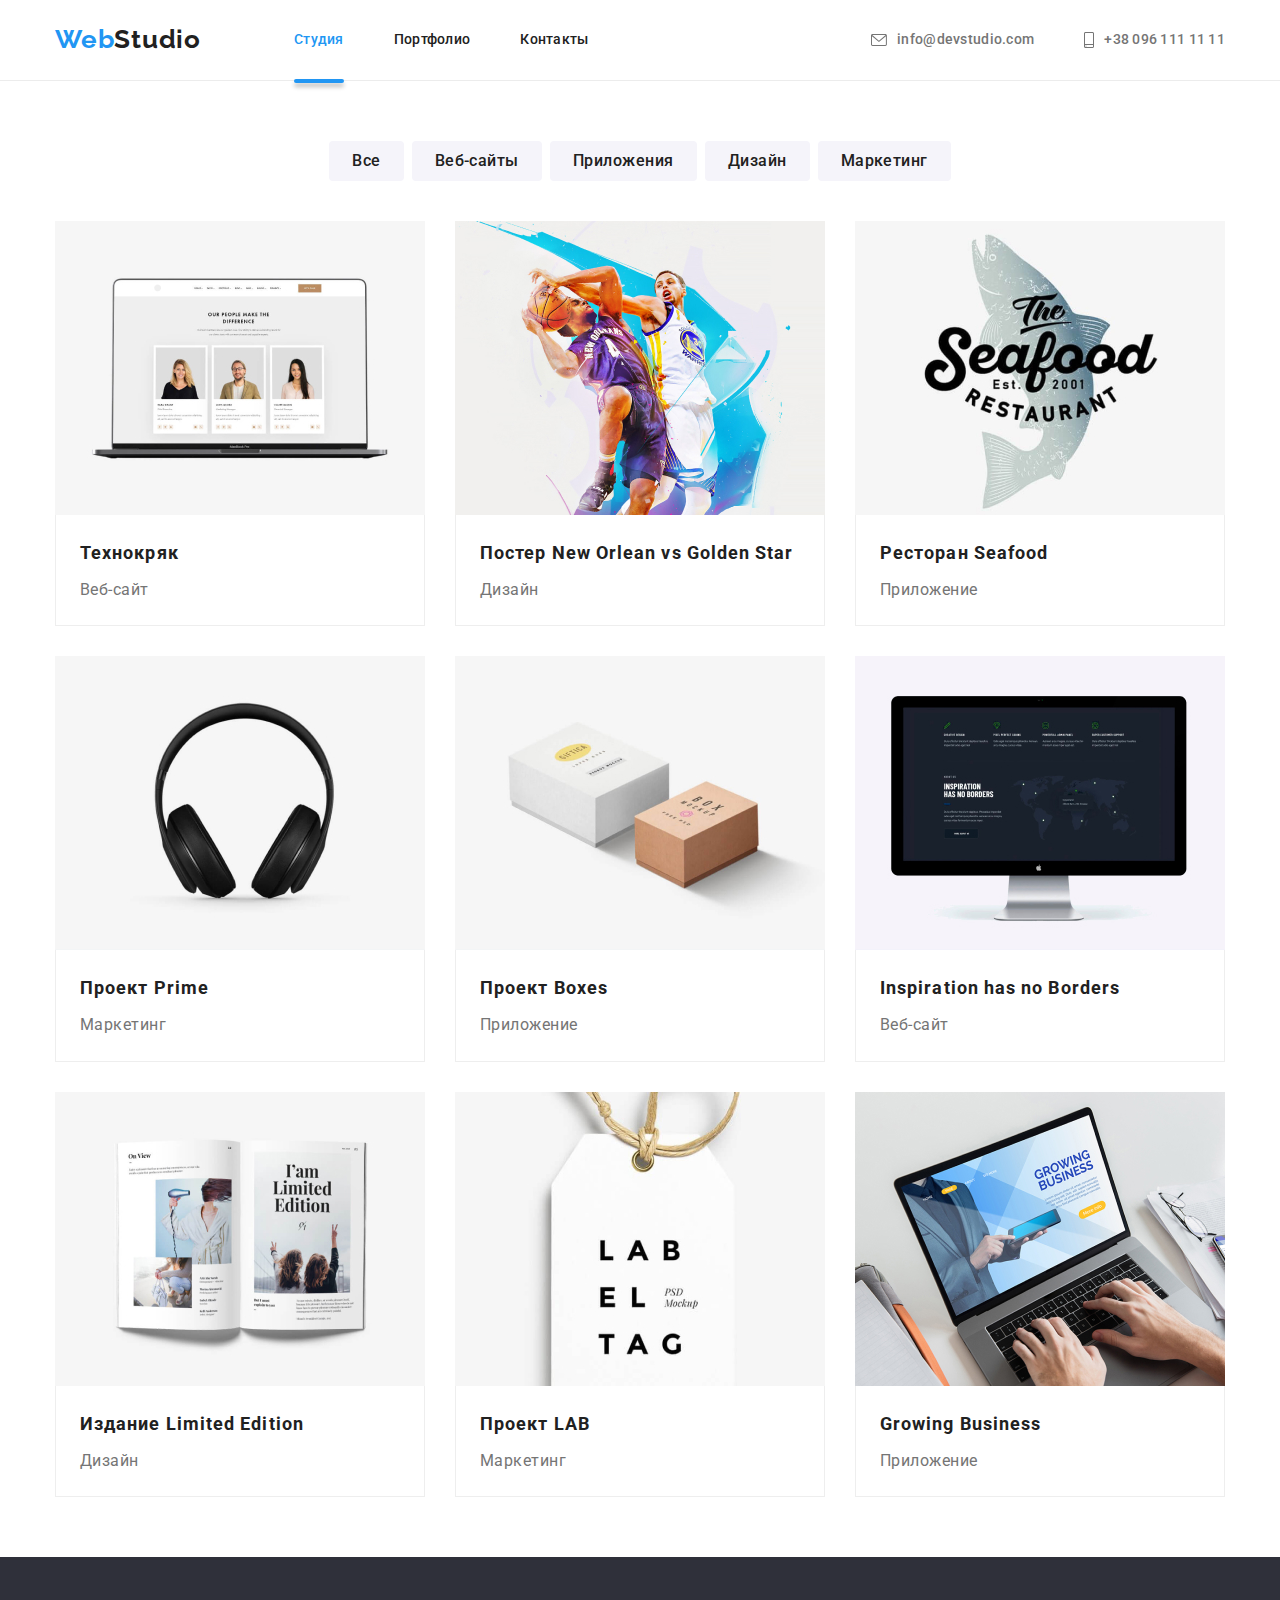
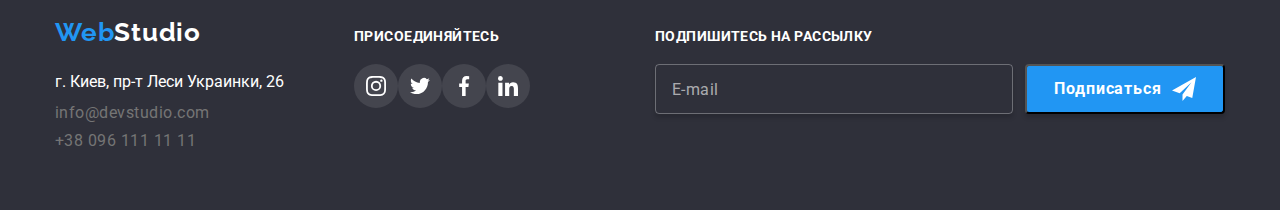
==== commit bb02d463: "final-cut" ====
--- a/portfolio.html
+++ b/portfolio.html
@@ -18,34 +18,81 @@
 <body class="pagebody">
     <!--Header-section-->
     <header class="header">
-        <div class="container nav-section">
-            <nav class="nav">
+        <div class="container">
+            <nav class="nav-section">
                 <a href="" class="logo logo--header"><span class="logo--accent">Web</span>Studio</a>
-                <ul class="site-nav">
-                    <li class="site-nav__item"> <a href="./index.html"
-                            class="site-nav__link">Студия</a> </li>
-                    <li class="site-nav__item"> <a href="./portfolio.html" class="site-nav__link site-nav__link--current">Портфолио</a> </li>
-                    <li class="site-nav__item"> <a href="" class="site-nav__link">Контакты</a> </li>
+                <button class="mobile-open">
+                    <svg class="icon-menu" width="40px" height="40px" aria-label="Кнопка мобильного меню">
+                        <use href="./images/icons.svg#menu"></use>
+                    </svg>
+                </button>
+    
+                <nav class="">
+                    <ul class="site-nav">
+                        <li class="site-nav__item"> <a href="./index.html"
+                                class="site-nav__link site-nav__link--current">Студия</a>
+                        </li>
+                        <li class="site-nav__item"> <a href="./portfolio.html" class="site-nav__link">Портфолио</a> </li>
+                        <li class="site-nav__item"> <a href="" class="site-nav__link">Контакты</a> </li>
+                    </ul>
+                </nav>
+    
+                <ul class="contact-list">
+                    <li class="contact-list__item"><a href="mailto:info@devstudio.com" class="contact-link">
+                            <svg class="head-contacts__icon" width="16" height="12">
+                                <use href="./images/icons.svg#icon-mail"></use>
+                            </svg>
+                            info@devstudio.com</a></li>
+                    <li class="contact-list__item"><a href="tel:+380961111111" class="contact-link">
+                            <svg class="head-contacts__icon" width="10" height="16">
+                                <use href="./images/icons.svg#icon-smartphone"></use>
+                            </svg>
+                            +38 096 111 11 11</a></li>
                 </ul>
             </nav>
     
-            <ul class="head-contacts">
-                <li class="head-contacts__item">
-                    <a href="mailto:info@devstudio.com" class="head-contacts__link">
-                        <svg class="head-contacts__icon" width="16" height="12">
-                            <use href="./images/icons.svg#icon-mail"></use>
-                        </svg>
-                        info@devstudio.com</a>
-                </li>
-    
-                <li class="head-contacts__item">
-                    <a href="tel:+380961111111" class="head-contacts__link">
-                        <svg class="head-contacts__icon" width="10" height="16">
-                            <use href="./images/icons.svg#icon-smartphone"></use>
-                        </svg>
-                        +38 096 111 11 11</a>
-                </li>
-            </ul>
+            <div class="mobile touch-transform is-hidden">
+                <div class="container">
+                    <div class="mobile-container touch-transform">
+                        <button class="mobile-close">
+                            <svg class="icon-menu-close" width="40" height="40">
+                                <use href="./images/icons.svg#menu-close"></use>
+                            </svg>
+                        </button>
+                        <ul class="mobile-menu">
+                            <li class="mobile-menu__item">
+                                <a href="./index.html" class="mobile-menu__link active">Студия</a>
+                            </li>
+                            <li class="mobile-menu__item">
+                                <a href="./portfolio.html" class="mobile-menu__link">Портфолио</a>
+                            </li>
+                            <li class="mobile-menu__item">
+                                <a href="" class="mobile-menu__link">Контакты</a>
+                            </li>
+                        </ul>
+                        <div class="mobile-bottom">
+                            <ul class="mobile-contacts">
+                                <li class="mobile-contacts__item">
+                                    <a href="tel:+380961111111" class="mobile-contacts__tel">+38 096 111 11 11</a>
+                                </li>
+                                <li class="mobile-contacts__item">
+                                    <a href="mailto:info@devstudio.com" class="mobile-contacts__mail">info@devstudio.com</a>
+                                </li>
+                            </ul>
+                            <ul class="burger-links">
+                                <li class="burger-links__item"><a href="" class="burger-links-link"></a>Instagram</li>
+                                <li class="burger-links__item"></li>
+                                <li class="burger-links__item"><a href="" class="burger-links-link"></a>Twitter</li>
+                                <li class="burger-links__item"></li>
+                                <li class="burger-links__item"><a href="" class="burger-links-link"></a>Facebook</li>
+                                <li class="burger-links__item"></li>
+                                <li class="burger-links__item"><a href="" class="burger-links-link"></a>LinkedIn</li>
+                            </ul>
+                        </div>
+                    </div>
+                </div>
+    
+            </div>
         </div>
     </header>
 
@@ -289,63 +336,44 @@
     <footer class="footer">
     
         <div class="container">
-            <div class="footer__flex">
-    
-                <div class="footer__flex-column first-column">
-                    <a href="" class="logo logo--footer"><span class="logo--accent">Web</span>Studio</a>
-    
-                    <!--Contact-information-->
-                    <a href="">
-                        <address class="first-column__item footer__link">г. Киев, пр-т Леси Украинки, 26</address>
-                    </a>
-                    <a href="mailto:info@example.com"
-                        class="first-column__item footer__link footer__link--grey">info@example.com</a>
-                    <a href="tel:+380991111111" class="first-column__item footer__link footer__link--grey">+38 099 111 11
-                        11</a>
-                </div>
-    
-                <!--Join us-->
-                <div class="footer__flex-column join-us__box">
-    
-                    <h3 class="join-us__title">Присоединяйтесь</h3>
-    
-                    <ul class="join-us">
-                        <li class="join-us__item">
-                            <a href="" class="join-us__link">
-                                <svg class="join-us__icon" width="20" height="20">
-                                    <use href="./images/icons.svg#icon-instagram"></use>
-                                </svg>
-                            </a>
-                        </li>
-                        <li class="join-us__item">
-                            <a href="" class="join-us__link">
-                                <svg class="join-us__icon" width="20" height="20">
-                                    <use href="./images/icons.svg#icon-twitter"></use>
-                                </svg>
-                            </a>
-                        </li>
-                        <li class="join-us__item">
-                            <a href="" class="join-us__link">
-                                <svg class="join-us__icon" width="20" height="20">
-                                    <use href="./images/icons.svg#icon-facebook"></use>
-                                </svg>
-                            </a>
-                        </li>
-                        <li class="join-us__item">
-                            <a href="" class="join-us__link">
-                                <svg class="join-us__icon" width="20" height="20">
-                                    <use href="./images/icons.svg#icon-linkedin"></use>
-                                </svg>
-                            </a>
-                        </li>
+            <section class=" footer__section">
+                <div class="contacts">
+                    <a href="./index.html" class="logo logo--footer"><span class="logo--accent">Web</span>Studio</a>
+                    <address class="footer__address">г. Киев, пр-т Леси Украинки, 26</address>
+                    <ul class="footer__contacts">
+                        <li class="footer__contacts--item"><a href="mailto:info@devstudio.com"
+                                class="footer__nav-link">info@devstudio.com</a></li>
+                        <li class="footer__contacts--item"><a href="tel:+380961111111" class="footer__nav-link">+38 096 111 11
+                                11</a></li>
                     </ul>
                 </div>
-    
-                <!--Subscribe-->
-                <div class="footer__flex-column subscribe__box">
-    
-                    <h3 class="subscribe__title">Подпишитесь на рассылку</h3>
-    
+                <div class="footer__social-media">
+                    <h3 class="footer__title">присоединяйтесь</h3>
+                    <div class="footer__social-links">
+                        <a href="" class="social-media__link">
+                            <svg class="join-us__icon" width="20" height="20">
+                                <use href="./images/icons.svg#icon-instagram"></use>
+                            </svg>
+                        </a>
+                        <a href="" class="social-media__link">
+                            <svg class="join-us__icon" width="20" height="20">
+                                <use href="./images/icons.svg#icon-twitter"></use>
+                            </svg>
+                        </a>
+                        <a href="" class="social-media__link">
+                            <svg class="join-us__icon" width="20" height="20">
+                                <use href="./images/icons.svg#icon-facebook"></use>
+                            </svg>
+                        </a>
+                        <a href="" class="social-media__link">
+                            <svg class="join-us__icon" width="20" height="20">
+                                <use href="./images/icons.svg#icon-linkedin"></use>
+                            </svg>
+                        </a>
+                    </div>
+                </div>
+                <div class="footer__subscription">
+                    <h3 class="footer__title">подпишитесь на рассылку</h3>
                     <div class="subscribe__list">
                         <input type="email" class="subscribe__input" name="mail" id="mail" placeholder="E-mail" />
                         <button class="subscribe__btn cursors">
@@ -355,12 +383,9 @@
                             </svg>
                         </button>
                     </div>
-    
                 </div>
-            </div>
-    
+            </section>
         </div>
-    
     </footer>
-
+    <script src="./js/mobile-menu.js"></script>
 </body>--- a/css/main.min.css
+++ b/css/main.min.css
@@ -1,2 +1,2 @@
-h1,h2,h3,p{margin:0;-webkit-user-select:none;-moz-user-select:none;-ms-user-select:none;user-select:none}a{text-decoration:none}ul{padding:0;margin:0;list-style:none}img{display:block;max-width:100%;height:auto}.pagebody{font-family:Roboto, sans-serif;background-color:#fff;color:#757575;margin:0 auto}.cursors{cursor:pointer}.container{padding:0 15px;margin:0 auto}@media screen and (min-width: 480px){.container{width:480px}}@media screen and (min-width: 768px){.container{width:768px}}@media screen and (min-width: 1200px){.container{width:1200px}}.section{padding:60px 0}.header{background-color:#fff;border-bottom:1px solid #ececec}.nav-section{position:relative;display:-webkit-box;display:-ms-flexbox;display:flex;-webkit-box-align:center;-ms-flex-align:center;align-items:center;-webkit-box-pack:justify;-ms-flex-pack:justify;justify-content:space-between;width:100%}.mobile-open,.mobile-close{display:-webkit-inline-box;display:-ms-inline-flexbox;display:inline-flex;margin:0;padding:0;border:none;background-color:transparent}@media screen and (min-width: 768px){.mobile-open,.mobile-close{display:none}}.site-nav{display:none}@media screen and (min-width: 768px){.site-nav{display:-webkit-box;display:-ms-flexbox;display:flex;-webkit-box-align:center;-ms-flex-align:center;align-items:center;margin-left:88px;color:#212121}}@media screen and (min-width: 1200px){.site-nav{margin-left:93px}}.site-nav__item:not(:last-child){margin-right:50px}.site-nav__link{position:relative;font-weight:500;font-size:40px;line-height:1.8;text-align:center;letter-spacing:0.02em;color:#212121;text-decoration:none;-webkit-transition-property:color;transition-property:color;-webkit-transition-duration:250ms;transition-duration:250ms;-webkit-transition-timing-function:cubic-bezier(0.4, 0, 0.2, 1);transition-timing-function:cubic-bezier(0.4, 0, 0.2, 1)}.site-nav__link:hover,.site-nav__link:focus,.site-nav__link:active{color:#2196f3}@media screen and (min-width: 768px){.site-nav__link{display:block;padding-top:32px;padding-bottom:32px;font-weight:500;font-size:14px;line-height:1.14;letter-spacing:0.02em;color:#212121}}.site-nav__link--current{color:#2196f3}@media screen and (min-width: 768px){.site-nav__link--current::after{position:absolute;bottom:-3px;content:"";display:block;width:100%;height:4px;border-radius:2px;-webkit-box-shadow:0px 4px 4px rgba(0,0,0,0.25);box-shadow:0px 4px 4px rgba(0,0,0,0.25);background:#2196f3}}.head-contacts{display:none;color:#757575}@media screen and (min-width: 768px){.head-contacts{display:-webkit-box;display:-ms-flexbox;display:flex;-webkit-box-orient:vertical;-webkit-box-direction:normal;-ms-flex-direction:column;flex-direction:column;-webkit-box-align:left;-ms-flex-align:left;align-items:left;margin-left:auto;padding:0}}@media screen and (min-width: 1200px){.head-contacts{display:-webkit-box;display:-ms-flexbox;display:flex;-webkit-box-orient:horizontal;-webkit-box-direction:normal;-ms-flex-direction:row;flex-direction:row;-webkit-box-align:center;-ms-flex-align:center;align-items:center}}@media screen and (min-width: 1200px){.contact-list__item:not(:last-child){margin-bottom:0}.contact-list__item:last-child{margin-left:50px}}.head-contact__link{display:-webkit-box;display:-ms-flexbox;display:flex;-webkit-box-align:center;-ms-flex-align:center;align-items:center;font-style:normal;font-weight:500;line-height:1.12;letter-spacing:0.03em}.head-contact__link:hover,.head-contact__link:focus,.head-contact__link:active{color:#2196f3;-webkit-transition-duration:250ms;transition-duration:250ms;-webkit-transition-timing-function:cubic-bezier(0.4, 0, 0.2, 1);transition-timing-function:cubic-bezier(0.4, 0, 0.2, 1)}@media screen and (min-width: 768px){.head-contact__link a{font-style:normal;font-weight:500;font-size:14px;line-height:1.14;letter-spacing:0.02em;color:#757575}}@media screen and (min-width: 1200px){.head-contact__link{display:block;padding-top:32px;padding-bottom:32px}}.head-contacts__icon{display:block;margin-right:10px;fill:currentColor;display:inline-block;fill:currentColor;margin-right:10px}@media screen and (max-width: 767px){.head-contacts__icon{display:none}}@media screen and (min-width: 1200px){.head-contacts__icon:not(:first-child){margin-left:30px}}.mobile{position:fixed;background-color:#ffffff;top:0;width:100vw;height:100vh;z-index:5}@media screen and (min-width: 768px){.mobile{opacity:0;pointer-events:none}}.mobile-container{display:-webkit-box;display:-ms-flexbox;display:flex;-webkit-box-orient:vertical;-webkit-box-direction:normal;-ms-flex-direction:column;flex-direction:column;-webkit-box-pack:justify;-ms-flex-pack:justify;justify-content:space-between;padding:48px 40px;width:100vw;height:100%}.mobile-close{position:absolute;right:15px;top:10px;margin:0;padding:0;border:none;background-color:transparent;cursor:pointer}.mobile-close:hover,.mobile-close:focus,.mobile-close:active{color:#2196f3;-webkit-transition-duration:250ms;transition-duration:250ms;-webkit-transition-timing-function:cubic-bezier(0.4, 0, 0.2, 1);transition-timing-function:cubic-bezier(0.4, 0, 0.2, 1)}.mobile-open{position:absolute;right:15px;top:10px;margin:0;padding:0;border:none;background-color:transparent;cursor:pointer}@media screen and (min-width: 768px){.mobile-open{display:none;pointer-events:none}}.icon-menu-close:hover,.icon-menu-close:focus{fill:#2196f3;-webkit-transition-duration:250ms;transition-duration:250ms;-webkit-transition-timing-function:cubic-bezier(0.4, 0, 0.2, 1);transition-timing-function:cubic-bezier(0.4, 0, 0.2, 1)}.mobile-open{right:8px;top:10px;margin:0;padding:0;border:none;background-color:transparent;cursor:pointer}@media screen and (min-width: 768px){.mobile-open{display:none;pointer-events:none}}.icon-menu:hover,.icon-menu:focus{fill:#2196f3;-webkit-transition-duration:250ms;transition-duration:250ms;-webkit-transition-timing-function:cubic-bezier(0.4, 0, 0.2, 1);transition-timing-function:cubic-bezier(0.4, 0, 0.2, 1)}.mobile-menu__item{margin-bottom:32px}.mobile-menu__link{font-weight:500;font-size:40px;line-height:1.17;letter-spacing:0.02em;color:#212121}@media screen and (max-width: 480px){.mobile-menu__link{font-size:8vw}}.mobile-menu__link:hover,.mobile-menu__link:focus,.mobile-menu__link:active{color:#2196f3;-webkit-transition-duration:250ms;transition-duration:250ms;-webkit-transition-timing-function:cubic-bezier(0.4, 0, 0.2, 1);transition-timing-function:cubic-bezier(0.4, 0, 0.2, 1)}.mobile-contacts{margin-bottom:64px}.mobile-contacts__item:not(:last-child){margin-bottom:32px}.mobile-contacts__tel{font-weight:500;font-size:34px;line-height:1.176;letter-spacing:0.02em;color:#2196f3}@media screen and (max-width: 480px){.mobile-contacts__tel{font-size:7vw}}.mobile-contacts__mail{font-weight:500;font-size:24px;line-height:1.166;letter-spacing:0.02em;color:#757575}@media screen and (max-width: 480px){.mobile-contacts__mail{font-size:5vw}}.mobile-contacts__mail:hover,.mobile-contacts__mail:focus,.mobile-contacts__mail:active{color:#2196f3;-webkit-transition-duration:250ms;transition-duration:250ms;-webkit-transition-timing-function:cubic-bezier(0.4, 0, 0.2, 1);transition-timing-function:cubic-bezier(0.4, 0, 0.2, 1)}.burger-links{display:-webkit-box;display:-ms-flexbox;display:flex}.burger-links__item:not(:first-child){padding-left:10px}.burger-links__item:not(:last-child){padding-right:10px}.burger-links__item:not(:last-child){border-right:1px solid rgba(33,33,33,0.2)}.burger-links-link{font-weight:500;font-size:18px;line-height:1.2;letter-spacing:0.02em;color:#2196f3}@media screen and (max-width: 480px){.burger-links-link{font-size:3.7vw}}.mobile.is-hidden{opacity:0;pointer-events:none}.footer{padding-top:60px;padding-bottom:60px;background-color:#2f303a}.footer__flex{outline:1px solid white;display:-webkit-box;display:-ms-flexbox;display:flex;text-align:center;-webkit-box-pack:center;-ms-flex-pack:center;justify-content:center}@media screen and (max-width: 767px){.footer__flex{-webkit-box-orient:vertical;-webkit-box-direction:normal;-ms-flex-direction:column;flex-direction:column}}@media screen and (min-width: 768px){.footer__flex{-webkit-box-orient:horizontal;-webkit-box-direction:normal;-ms-flex-direction:row;flex-direction:row;-ms-flex-wrap:wrap;flex-wrap:wrap}}@media screen and (min-width: 1200px){.footer__flex{-webkit-box-orient:horizontal;-webkit-box-direction:normal;-ms-flex-direction:row;flex-direction:row}}@media screen and (min-width: 1200px){.footer__flex-column{text-align:flex-start}}.first-column{display:-webkit-box;display:-ms-flexbox;display:flex;-webkit-box-orient:vertical;-webkit-box-direction:normal;-ms-flex-direction:column;flex-direction:column;width:231px;margin-right:auto;margin-left:auto;margin-bottom:60px}.first-column__item:not(:first-child){margin-top:9px}@media screen and (min-width: 768px) and (max-width: 1199px){.first-column{margin-left:76px;margin-right:165px}}@media screen and (min-width: 1200px){.first-column{text-align:start;margin-bottom:0}}.first-column .footer__link{display:block;font-style:normal;font-weight:normal;font-size:14px;line-height:1.7;letter-spacing:0.03em;text-decoration:none;color:#fff;-webkit-transition-property:color;transition-property:color;-webkit-transition-duration:250ms;transition-duration:250ms;-webkit-transition-timing-function:cubic-bezier(0.4, 0, 0.2, 1);transition-timing-function:cubic-bezier(0.4, 0, 0.2, 1)}.first-column .footer__link--grey{color:rgba(255,255,255,0.6)}.first-column .footer__link:hover,.first-column .footer__link:focus{color:#2196f3}.join-us__title,.subscribe__title{font-style:normal;font-weight:bold;font-size:14px;line-height:1.14;letter-spacing:0.03em;text-transform:uppercase;padding-top:12px;margin-bottom:20px;color:#fff}@media screen and (min-width: 768px){.join-us__box{margin-right:89px}}@media screen and (min-width: 1200px){.join-us__box{-webkit-box-align:start;-ms-flex-align:start;align-items:flex-start;margin-right:93px}}.join-us{display:-webkit-box;display:-ms-flexbox;display:flex;-webkit-box-pack:center;-ms-flex-pack:center;justify-content:center;-webkit-box-align:center;-ms-flex-align:center;align-items:center;margin-bottom:60px}.join-us__item:not(:last-child){margin-right:10px}.join-us__link{display:-webkit-box;display:-ms-flexbox;display:flex;-webkit-box-pack:center;-ms-flex-pack:center;justify-content:center;-webkit-box-align:center;-ms-flex-align:center;align-items:center;width:44px;height:44px;border-radius:50%;color:#afb1b8;background:rgba(255,255,255,0.1);-webkit-transition-property:background-color;transition-property:background-color;-webkit-transition-duration:250ms;transition-duration:250ms;-webkit-transition-timing-function:cubic-bezier(0.4, 0, 0.2, 1);transition-timing-function:cubic-bezier(0.4, 0, 0.2, 1)}.join-us__link:hover,.join-us__link:focus{background-color:#2196f3}.join-us__icon{display:-webkit-box;display:-ms-flexbox;display:flex;-webkit-box-pack:center;-ms-flex-pack:center;justify-content:center;-webkit-box-align:center;-ms-flex-align:center;align-items:center;padding:0;fill:#fff}.subscribe__box{display:-webkit-box;display:-ms-flexbox;display:flex;-webkit-box-orient:vertical;-webkit-box-direction:normal;-ms-flex-direction:column;flex-direction:column;-webkit-box-align:center;-ms-flex-align:center;align-items:center;padding:0}@media screen and (min-width: 1200px){.subscribe__box{margin-left:auto;-webkit-box-align:start;-ms-flex-align:start;align-items:flex-start}}.subscribe__list{display:-webkit-box;display:-ms-flexbox;display:flex;-webkit-box-orient:vertical;-webkit-box-direction:normal;-ms-flex-direction:column;flex-direction:column}@media screen and (min-width: 1200px){.subscribe__list{-webkit-box-orient:horizontal;-webkit-box-direction:normal;-ms-flex-direction:row;flex-direction:row}}.subscribe__input{display:-webkit-box;display:-ms-flexbox;display:flex;-webkit-box-align:center;-ms-flex-align:center;align-items:center;padding:0 16px;width:450px;height:50px;margin-bottom:20px;font-size:16px;line-height:1.25;letter-spacing:0.03em;color:rgba(255,255,255,0.6);border:1px solid rgba(255,255,255,0.3);-webkit-box-shadow:0px 4px 4px rgba(0,0,0,0.15);box-shadow:0px 4px 4px rgba(0,0,0,0.15);border-radius:4px;background-color:transparent}@media screen and (min-width: 1200px){.subscribe__input{width:358px;padding:0 16px}}.subscribe__input::-webkit-input-placeholder{font-size:16px;line-height:1.25;letter-spacing:0.03em;color:rgba(255,255,255,0.6)}.subscribe__input:-ms-input-placeholder{font-size:16px;line-height:1.25;letter-spacing:0.03em;color:rgba(255,255,255,0.6)}.subscribe__input::-ms-input-placeholder{font-size:16px;line-height:1.25;letter-spacing:0.03em;color:rgba(255,255,255,0.6)}.subscribe__input::placeholder{font-size:16px;line-height:1.25;letter-spacing:0.03em;color:rgba(255,255,255,0.6)}.subscribe__btn{display:-webkit-box;display:-ms-flexbox;display:flex;-webkit-box-pack:center;-ms-flex-pack:center;justify-content:center;-webkit-box-align:center;-ms-flex-align:center;align-items:center;margin:0 auto;width:200px;height:50px;font-weight:bold;font-size:16px;line-height:1.9;letter-spacing:0.06em;-webkit-box-shadow:0px 4px 4px rgba(0,0,0,0.15);box-shadow:0px 4px 4px rgba(0,0,0,0.15);border-radius:4px;color:#fff;background-color:#2196f3}@media screen and (min-width: 1200px){.subscribe__btn{margin-left:12px}}.subscribe__icon{margin-left:10px;fill:currentColor}.logo{display:block;font-family:Raleway;font-weight:bold;font-size:26px;line-height:1.2;letter-spacing:0.03em;text-decoration:none}.logo--accent{color:#2196f3}@media screen and (min-width: 1200px){.logo{font-size:26px}}.logo--header{padding-top:16px;padding-bottom:16px;color:#212121}@media screen and (min-width: 1200px){.logo--header{padding-top:24px;padding-bottom:25px}}.logo--footer{margin-bottom:20px;color:#fff}.hero{padding:200px, 0;text-align:center}.hero__overlay{width:100%;max-width:480px;height:400px;margin-left:auto;margin-right:auto;background-size:480px 400px;background:#c4c4c4;background-image:-webkit-gradient(linear, left top, right top, from(rgba(47,48,58,0.4)), to(rgba(47,48,58,0.4)));background-image:linear-gradient(to right, rgba(47,48,58,0.4), rgba(47,48,58,0.4));-o-object-fit:contain;object-fit:contain;background-repeat:no-repeat}@media screen and (min-width: 768px){.hero__overlay{max-width:768px;background-size:768px 400px}}@media screen and (min-width: 1200px){.hero__overlay{max-width:1200px;height:600px;background-size:1600px 600px}}@media screen and (min-device-pixel-ratio: 1), screen and (-webkit-min-device-pixel-ratio: 1), screen and (min-resolution: 96dpi), screen and (min-resolution: 1dppx){.hero__overlay{background-image:url("../images/hero-mobile.png")}}@media screen and (min-device-pixel-ratio: 2), screen and (-webkit-min-device-pixel-ratio: 2), screen and (min-resolution: 192dpi), screen and (min-resolution: 2dppx){.hero__overlay{background-image:url("../images/hero-mobile@2x.png")}}@media screen and (min-width: 768px) and (min-device-pixel-ratio: 1), screen and (min-width: 768px) and (-webkit-min-device-pixel-ratio: 1), screen and (min-width: 768px) and (min-resolution: 96dpi), screen and (min-width: 768px) and (min-resolution: 1dppx){.hero__overlay{background-image:url("../images/hero-tablet.png")}}@media screen and (min-width: 768px) and (min-device-pixel-ratio: 2), screen and (min-width: 768px) and (-webkit-min-device-pixel-ratio: 2), screen and (min-width: 768px) and (min-resolution: 192dpi), screen and (min-width: 768px) and (min-resolution: 2dppx){.hero__overlay{background-image:url("../images/hero-tablet@2x.png")}}@media screen and (min-width: 1200px) and (min-device-pixel-ratio: 1), screen and (min-width: 1200px) and (-webkit-min-device-pixel-ratio: 1), screen and (min-width: 1200px) and (min-resolution: 96dpi), screen and (min-width: 1200px) and (min-resolution: 1dppx){.hero__overlay{background-image:url("../images/hero-desktop.png")}}@media screen and (min-width: 1200px) and (min-device-pixel-ratio: 2), screen and (min-width: 1200px) and (-webkit-min-device-pixel-ratio: 2), screen and (min-width: 1200px) and (min-resolution: 192dpi), screen and (min-width: 1200px) and (min-resolution: 2dppx){.hero__overlay{background-image:url("../images/hero-desktop@2x.png")}}.hero__content{padding:118px 0}@media screen and (min-width: 1200px){.hero__content{padding:200px 0}}.hero__title{margin-bottom:30px;margin-left:auto;margin-right:auto;width:360px;font-weight:900;font-size:26px;line-height:1.6;text-align:center;letter-spacing:0.06em;text-transform:uppercase;color:#fff}@media screen and (min-width: 1200px){.hero__title{width:696px;font-size:44px;line-height:1.37}}.hero__btn{padding:10px 32px;font-style:normal;font-weight:bold;font-size:16px;line-height:1.9;letter-spacing:0.06em;border-radius:4px;background-color:#2196f3;color:#fff;-webkit-transition-property:background-color;transition-property:background-color;-webkit-transition-duration:250ms;transition-duration:250ms;-webkit-transition-timing-function:cubic-bezier(0.4, 0, 0.2, 1);transition-timing-function:cubic-bezier(0.4, 0, 0.2, 1)}.hero__btn:hover,.hero__btn:focus{background-color:#188ce8}.backdrop{position:fixed;overflow-y:scroll;z-index:2;width:100%;height:100%;top:0;left:0;background-color:rgba(0,0,0,0.2);opacity:1;visibility:visible;-webkit-transition-property:opacity;transition-property:opacity;-webkit-transition-duration:250ms;transition-duration:250ms;-webkit-transition-timing-function:cubic-bezier(0.4, 0, 0.2, 1);transition-timing-function:cubic-bezier(0.4, 0, 0.2, 1)}.backdrop.is-hidden{opacity:0;visibility:hidden;pointer-events:none}.modal{position:absolute;top:50%;left:50%;max-width:450px;width:100%;height:609px;-webkit-box-shadow:0px 1px 3px rgba(0,0,0,0.12),0px 1px 1px rgba(0,0,0,0.14),0px 2px 1px rgba(0,0,0,0.2);box-shadow:0px 1px 3px rgba(0,0,0,0.12),0px 1px 1px rgba(0,0,0,0.14),0px 2px 1px rgba(0,0,0,0.2);border-radius:4px;background-color:#fff;visibility:visible;-webkit-transform:translate(-50%, -50%) scale(1);transform:translate(-50%, -50%) scale(1);-webkit-transition-property:-webkit-transform;transition-property:-webkit-transform;transition-property:transform;transition-property:transform, -webkit-transform;-webkit-transition-duration:250ms;transition-duration:250ms;-webkit-transition-timing-function:cubic-bezier(0.4, 0, 0.2, 1);transition-timing-function:cubic-bezier(0.4, 0, 0.2, 1)}@media screen and (min-width: 1200px){.modal{max-width:528px;height:581px}}.backdrop.is-hidden .modal{-webkit-transform:translate(-50%, -50%) scale(0.4);transform:translate(-50%, -50%) scale(0.4)}.modal__btn-close{position:absolute;top:0;right:0;display:-webkit-box;display:-ms-flexbox;display:flex;-webkit-box-pack:center;-ms-flex-pack:center;justify-content:center;-webkit-box-align:center;-ms-flex-align:center;align-items:center;margin:8px;padding:0;width:30px;height:30px;border-radius:50%;border:1px solid rgba(0,0,0,0.1);background-color:#fff;-webkit-transition-property:color;transition-property:color;-webkit-transition-duration:250ms;transition-duration:250ms;-webkit-transition-timing-function:cubic-bezier(0.4, 0, 0.2, 1);transition-timing-function:cubic-bezier(0.4, 0, 0.2, 1)}.modal__btn-close:hover,.modal__btn-close:focus{color:#2196f3}.modal__icon-close{position:absolute;top:50%;left:50%;-webkit-transform:translate(-50%, -50%);transform:translate(-50%, -50%);padding:0;fill:currentColor}.form{padding:40px}.form__title{margin-bottom:12px;font-weight:bold;font-size:20px;line-height:1.15;text-align:center;letter-spacing:0.03em;color:#212121}.form__field{margin-bottom:10px;display:-webkit-box;display:-ms-flexbox;display:flex;-webkit-box-orient:vertical;-webkit-box-direction:normal;-ms-flex-direction:column;flex-direction:column}.form__label{margin-bottom:4px;font-size:12px;line-height:1.2;letter-spacing:0.01em;color:#757575}.form__input-box{position:relative;display:-webkit-box;display:-ms-flexbox;display:flex;-webkit-box-pack:start;-ms-flex-pack:start;justify-content:start;-webkit-box-align:center;-ms-flex-align:center;align-items:center}.form__input{height:40px;width:100%;cursor:pointer;padding-left:42px;border:1px solid rgba(33,33,33,0.2);border-radius:4px;-webkit-transition-property:border;transition-property:border;-webkit-transition-duration:250ms;transition-duration:250ms;-webkit-transition-timing-function:cubic-bezier(0.4, 0, 0.2, 1);transition-timing-function:cubic-bezier(0.4, 0, 0.2, 1)}.form__input:focus,.form__input:hover{outline:none;border:1px solid #2196f3}.form__icon{position:absolute;left:12px;fill:#212121;-webkit-transition-property:fill;transition-property:fill;-webkit-transition-duration:250ms;transition-duration:250ms;-webkit-transition-timing-function:cubic-bezier(0.4, 0, 0.2, 1);transition-timing-function:cubic-bezier(0.4, 0, 0.2, 1)}.form__input:hover+.form__icon,.form__input:focus+.form__icon{fill:#2196f3}.form__comment-area{resize:none;width:100%;height:120px;padding:12px 16px;cursor:pointer;border:1px solid rgba(33,33,33,0.2);border-radius:4px;-webkit-transition-property:border;transition-property:border;-webkit-transition-duration:250ms;transition-duration:250ms;-webkit-transition-timing-function:cubic-bezier(0.4, 0, 0.2, 1);transition-timing-function:cubic-bezier(0.4, 0, 0.2, 1)}.form__comment-area::-webkit-input-placeholder{font-size:14px;line-height:1.2;letter-spacing:0.01em;color:rgba(117,117,117,0.5)}.form__comment-area:-ms-input-placeholder{font-size:14px;line-height:1.2;letter-spacing:0.01em;color:rgba(117,117,117,0.5)}.form__comment-area::-ms-input-placeholder{font-size:14px;line-height:1.2;letter-spacing:0.01em;color:rgba(117,117,117,0.5)}.form__comment-area::placeholder{font-size:14px;line-height:1.2;letter-spacing:0.01em;color:rgba(117,117,117,0.5)}.form__comment-area:hover,.form__comment-area:focus{outline:none;border:1px solid #2196f3}.policy{margin-top:20px;display:-webkit-box;display:-ms-flexbox;display:flex;-webkit-box-pack:center;-ms-flex-pack:center;justify-content:center;-webkit-box-align:center;-ms-flex-align:center;align-items:center;font-size:12px;line-height:1.2;letter-spacing:0.03em;padding:0;color:#757575}@media screen and (min-width: 1200px){.policy{font-size:14px;line-height:1.7}}.policy__link{text-decoration:underline;color:#2196f3}.policy__checkbox{-webkit-appearance:none;-moz-appearance:none;appearance:none}.policy__icon{display:inline-block;width:16px;height:15px;margin-right:7px;background-image:url("../images/check-empty.svg")}.policy__checkbox:checked+.policy__icon{width:16px;height:15px;background:#2196f3;border-radius:2px;background-image:url("../images/check-full.svg");background-size:contain}.form__btn-submit{display:-webkit-box;display:-ms-flexbox;display:flex;-webkit-box-pack:center;-ms-flex-pack:center;justify-content:center;-webkit-box-align:center;-ms-flex-align:center;align-items:center;margin:30px auto 0 auto;width:200px;height:50px;font-weight:bold;font-size:16px;line-height:1.9;letter-spacing:0.06em;color:#fff;background:#2196f3;-webkit-box-shadow:0px 4px 4px rgba(0,0,0,0.15);box-shadow:0px 4px 4px rgba(0,0,0,0.15);border-radius:4px}.feature__list{padding:0;margin:-15px}@media screen and (min-width: 768px){.feature__list{display:-webkit-box;display:-ms-flexbox;display:flex;-ms-flex-wrap:wrap;flex-wrap:wrap}}.feature__item{display:block;margin:15px}@media screen and (min-width: 768px){.feature__item{width:calc((100% - 2 * 30px) / 2)}}@media screen and (min-width: 1200px){.feature__item{width:calc((100% - 4 * 30px) / 4)}}.feature__pic{display:-webkit-box;display:-ms-flexbox;display:flex;-webkit-box-pack:center;-ms-flex-pack:center;justify-content:center;-webkit-box-align:center;-ms-flex-align:center;align-items:center;width:100%;height:120px;margin-bottom:30px;background:#f5f4fa;border-radius:4px}.feature__icon{width:70px;height:70px}.feature__title{margin-bottom:10px;font-style:normal;font-weight:bold;font-size:14px;line-height:1.14;letter-spacing:0.03em;text-transform:uppercase;color:#212121}.feature__text{font-style:normal;font-weight:normal;font-size:14px;line-height:1.7;letter-spacing:0.03em}.services__box{padding-top:0}@media screen and (max-width: 1199px){.services__box{display:none}}.services__title{margin-bottom:50px;font-style:normal;font-weight:bold;font-size:36px;line-height:1.2;letter-spacing:0.03em;text-align:center;color:#212121}.services__list{padding:0;display:-webkit-box;display:-ms-flexbox;display:flex}.services__item:not(:last-child){margin-right:30px}.services__thumb{position:relative}.services__label{position:absolute;display:-webkit-box;display:-ms-flexbox;display:flex;-webkit-box-pack:center;-ms-flex-pack:center;justify-content:center;text-align:center;padding:27px;height:70px;width:100%;bottom:0;right:0;font-weight:bold;font-size:14px;line-height:1.14;letter-spacing:0.03em;text-transform:uppercase;color:#fff;background-color:rgba(47,48,58,0.8)}.team__box{background-color:#f5f4fa}.team__title{margin-bottom:50px;font-style:normal;font-weight:bold;font-size:36px;line-height:1.2;letter-spacing:0.03em;color:#212121;text-align:center}.team__list{padding:0;margin:-15px}@media screen and (min-width: 768px){.team__list{display:-webkit-box;display:-ms-flexbox;display:flex;-ms-flex-wrap:wrap;flex-wrap:wrap}}.team__card{margin:15px;background-color:#fff;-webkit-box-shadow:0px 1px 3px rgba(0,0,0,0.12),0px 1px 1px rgba(0,0,0,0.14),0px 2px 1px rgba(0,0,0,0.2);box-shadow:0px 1px 3px rgba(0,0,0,0.12),0px 1px 1px rgba(0,0,0,0.14),0px 2px 1px rgba(0,0,0,0.2);border-bottom-left-radius:4px;border-bottom-right-radius:4px;-webkit-box-shadow:0px 4px 4px 0px #00000040;box-shadow:0px 4px 4px 0px #00000040}@media screen and (min-width: 768px){.team__card{width:calc((100% - 2 * 30px) / 2)}}@media screen and (min-width: 1200px){.team__card{width:calc((100% - 4 * 30px) / 4)}}.team__content{padding:30px 0 0 0}.team__worker-name{margin-bottom:10px;font-style:normal;font-weight:500;font-size:16px;line-height:1.2;letter-spacing:0.03em;text-align:center;color:#212121}.team__worker-function{font-style:normal;font-weight:normal;font-size:16px;line-height:1.2;letter-spacing:0.03em;text-align:center}.team__social{display:-webkit-box;display:-ms-flexbox;display:flex;-webkit-box-pack:center;-ms-flex-pack:center;justify-content:center;-webkit-box-align:center;-ms-flex-align:center;align-items:center;padding:16px 0 30px 0}.team__social-item:not(:last-child){margin-right:10px}.team__social-link{display:-webkit-box;display:-ms-flexbox;display:flex;-webkit-box-pack:center;-ms-flex-pack:center;justify-content:center;-webkit-box-align:center;-ms-flex-align:center;align-items:center;width:44px;height:44px;border-radius:50%;color:#afb1b8;-webkit-transition-property:background-color, color;transition-property:background-color, color;-webkit-transition-duration:250ms;transition-duration:250ms;-webkit-transition-timing-function:cubic-bezier(0.4, 0, 0.2, 1);transition-timing-function:cubic-bezier(0.4, 0, 0.2, 1)}.team__social-link:hover,.team__social-link:focus{background-color:#2196f3;color:#fff}.team__social-icon{display:-webkit-box;display:-ms-flexbox;display:flex;-webkit-box-pack:center;-ms-flex-pack:center;justify-content:center;-webkit-box-align:center;-ms-flex-align:center;align-items:center;padding:0;width:20px;height:20px;fill:currentColor}.customers__title{margin-bottom:50px;font-style:normal;font-weight:bold;font-size:36px;line-height:1.2;letter-spacing:0.03em;color:#212121;text-align:center}.customers{padding:0;display:-webkit-box;display:-ms-flexbox;display:flex;-ms-flex-wrap:wrap;flex-wrap:wrap;-webkit-box-pack:center;-ms-flex-pack:center;justify-content:center;-webkit-box-align:center;-ms-flex-align:center;align-items:center;margin:-15px}.customers__item{margin:15px;width:calc((100% - 2 * 30px) / 2)}@media screen and (min-width: 768px){.customers__item{width:calc((100% - 3 * 30px) / 3)}}@media screen and (min-width: 1200px){.customers__item{width:calc((100% - 6 * 30px) / 6)}}.customers__link{height:92px;display:-webkit-box;display:-ms-flexbox;display:flex;-webkit-box-pack:center;-ms-flex-pack:center;justify-content:center;-webkit-box-align:center;-ms-flex-align:center;align-items:center;border:1px solid #afb1b8;color:#afb1b8;border-radius:4px;-webkit-transition-property:border-color, color;transition-property:border-color, color;-webkit-transition-duration:250ms;transition-duration:250ms;-webkit-transition-timing-function:cubic-bezier(0.4, 0, 0.2, 1);transition-timing-function:cubic-bezier(0.4, 0, 0.2, 1)}.customers__link:hover,.customers__link:focus{border-color:#2196f3;color:#2196f3}.customers__icon{display:-webkit-box;display:-ms-flexbox;display:flex;-webkit-box-pack:center;-ms-flex-pack:center;justify-content:center;-webkit-box-align:center;-ms-flex-align:center;align-items:center;fill:currentColor}.button-menu{display:-webkit-box;display:-ms-flexbox;display:flex;-ms-flex-wrap:wrap;flex-wrap:wrap;margin-bottom:40px}.button-menu__item:not(:last-child){margin-right:8px}@media screen and (max-width: 767px){.button-menu__item:nth-child(3){margin-right:0}}@media screen and (min-width: 768px){.button-menu{-webkit-box-pack:center;-ms-flex-pack:center;justify-content:center}}.button-menu__btn{padding:6px 22px;font-family:inherit;font-style:normal;font-weight:500;font-size:16px;line-height:1.6;letter-spacing:0.03em;border-radius:4px;border:1px solid transparent;color:#212121;background-color:#f5f4fa;-webkit-transition-property:color, background-color, -webkit-box-shadow;transition-property:color, background-color, -webkit-box-shadow;transition-property:color, background-color, box-shadow;transition-property:color, background-color, box-shadow, -webkit-box-shadow;-webkit-transition-duration:250ms;transition-duration:250ms;-webkit-transition-timing-function:cubic-bezier(0.4, 0, 0.2, 1);transition-timing-function:cubic-bezier(0.4, 0, 0.2, 1)}.button-menu__btn:hover,.button-menu__btn:focus{color:#fff;background-color:#2196f3;-webkit-box-shadow:0px 4px 4px rgba(0,0,0,0.25);box-shadow:0px 4px 4px rgba(0,0,0,0.25)}.card-menu__list{padding:0;margin:-15px}@media screen and (min-width: 768px){.card-menu__list{display:-webkit-box;display:-ms-flexbox;display:flex;-ms-flex-wrap:wrap;flex-wrap:wrap}}.card-menu__card{margin:15px;background-color:#fff}@media screen and (min-width: 768px){.card-menu__card{width:calc((100% - 2 * 30px) / 2)}}@media screen and (min-width: 1200px){.card-menu__card{width:calc((100% - 3 * 30px) / 3)}}.card-menu__link{display:block;-webkit-transition-property:-webkit-box-shadow;transition-property:-webkit-box-shadow;transition-property:box-shadow;transition-property:box-shadow, -webkit-box-shadow;-webkit-transition-duration:250ms;transition-duration:250ms;-webkit-transition-timing-function:cubic-bezier(0.4, 0, 0.2, 1);transition-timing-function:cubic-bezier(0.4, 0, 0.2, 1)}.card-menu__link:hover,.card-menu__link:focus{-webkit-box-shadow:0px 1px 1px rgba(0,0,0,0.12),0px 4px 4px rgba(0,0,0,0.06),1px 4px 6px rgba(0,0,0,0.16);box-shadow:0px 1px 1px rgba(0,0,0,0.12),0px 4px 4px rgba(0,0,0,0.06),1px 4px 6px rgba(0,0,0,0.16)}.card-menu__thumb{position:relative;display:-webkit-box;display:-ms-flexbox;display:flex;-webkit-box-pack:center;-ms-flex-pack:center;justify-content:center;overflow:hidden}.card-menu__overlay{position:absolute;top:0;left:0;width:100%;height:100%;background-color:rgba(33,150,243,0.9);-webkit-transform:translateY(100%);transform:translateY(100%);-webkit-transition-property:-webkit-transform;transition-property:-webkit-transform;transition-property:transform;transition-property:transform, -webkit-transform;-webkit-transition-duration:250ms;transition-duration:250ms;-webkit-transition-timing-function:cubic-bezier(0.4, 0, 0.2, 1);transition-timing-function:cubic-bezier(0.4, 0, 0.2, 1)}.card-menu__link:hover .card-menu__overlay,.card-menu__link:focus .card-menu__overlay{-webkit-transform:translateX(0);transform:translateX(0)}.card-menu__hover-description{position:absolute;display:-webkit-box;display:-ms-flexbox;display:flex;-webkit-box-pack:center;-ms-flex-pack:center;justify-content:center;-webkit-box-align:center;-ms-flex-align:center;align-items:center;top:50%;left:50%;-webkit-transform:translate(-50%, -50%);transform:translate(-50%, -50%);width:100%;height:100%;padding:24px;font-size:18px;line-height:1.6;letter-spacing:0.03em;color:#fff;opacity:1}.card-menu__card-content{padding:20px 24px;border-left:1px solid #eeeeee;border-bottom:1px solid #eeeeee;border-right:1px solid #eeeeee}.card-menu__card-title{margin-bottom:4px;font-style:normal;font-weight:bold;font-size:18px;line-height:2;letter-spacing:0.06em;color:#212121}.card-menu__card-description{font-style:normal;font-weight:normal;font-size:16px;line-height:1.9;letter-spacing:0.03em;color:#757575}
+h1,h2,h3,p{margin:0;-webkit-user-select:none;-moz-user-select:none;-ms-user-select:none;user-select:none}a{text-decoration:none}ul{padding:0;margin:0;list-style:none}img{display:block;max-width:100%;height:auto}.pagebody{font-family:Roboto, sans-serif;background-color:#fff;color:#757575;margin:0 auto}.cursors{cursor:pointer}.container{padding:0 15px;margin:0 auto}@media screen and (min-width: 480px){.container{width:480px}}@media screen and (min-width: 768px){.container{width:768px}}@media screen and (min-width: 1200px){.container{width:1200px}}.section{padding:60px 0}.header{background-color:#fff;border-bottom:1px solid #ececec}.nav-section{position:relative;display:-webkit-box;display:-ms-flexbox;display:flex;-webkit-box-align:center;-ms-flex-align:center;align-items:center;-webkit-box-pack:justify;-ms-flex-pack:justify;justify-content:space-between;width:100%}.mobile-open,.mobile-close{display:-webkit-inline-box;display:-ms-inline-flexbox;display:inline-flex;margin:0;padding:0;border:none;background-color:transparent}@media screen and (min-width: 768px){.mobile-open,.mobile-close{display:none}}.site-nav{display:none}@media screen and (min-width: 768px){.site-nav{display:-webkit-box;display:-ms-flexbox;display:flex;-webkit-box-align:center;-ms-flex-align:center;align-items:center;margin-left:88px;color:#212121}}@media screen and (min-width: 1200px){.site-nav{margin-left:93px}}.site-nav__item:not(:last-child){margin-right:50px}.site-nav__link{position:relative;font-weight:500;font-size:40px;line-height:1.8;text-align:center;letter-spacing:0.02em;color:#212121;text-decoration:none;-webkit-transition-property:color;transition-property:color;-webkit-transition-duration:250ms;transition-duration:250ms;-webkit-transition-timing-function:cubic-bezier(0.4, 0, 0.2, 1);transition-timing-function:cubic-bezier(0.4, 0, 0.2, 1)}.site-nav__link:hover,.site-nav__link:focus,.site-nav__link:active{color:#2196f3}@media screen and (min-width: 768px){.site-nav__link{display:block;padding-top:32px;padding-bottom:32px;font-weight:500;font-size:14px;line-height:1.14;letter-spacing:0.02em;color:#212121}}.site-nav__link--current{color:#2196f3}@media screen and (min-width: 768px){.site-nav__link--current::after{position:absolute;bottom:-3px;content:"";display:block;width:100%;height:4px;border-radius:2px;-webkit-box-shadow:0px 4px 4px rgba(0,0,0,0.25);box-shadow:0px 4px 4px rgba(0,0,0,0.25);background:#2196f3}}.contact-list{display:none;color:#757575}@media screen and (min-width: 768px){.contact-list{display:-webkit-box;display:-ms-flexbox;display:flex;-webkit-box-orient:vertical;-webkit-box-direction:normal;-ms-flex-direction:column;flex-direction:column;-webkit-box-align:left;-ms-flex-align:left;align-items:left;margin-left:auto}}@media screen and (min-width: 1200px){.contact-list{display:-webkit-box;display:-ms-flexbox;display:flex;-webkit-box-orient:horizontal;-webkit-box-direction:normal;-ms-flex-direction:row;flex-direction:row}}@media screen and (min-width: 768px){.contact-list__item:not(:last-child){margin-bottom:10px}}@media screen and (min-width: 1200px){.contact-list__item:not(:last-child){margin-bottom:0}.contact-list__item:last-child{margin-left:50px}}.contact-link{display:-webkit-box;display:-ms-flexbox;display:flex;-webkit-box-align:center;-ms-flex-align:center;align-items:center;font-style:normal;font-weight:500;font-size:14px;line-height:1.14;letter-spacing:0.02em;text-decoration:none;background-color:#fff;color:#757575;-webkit-transition-property:color;transition-property:color;-webkit-transition-duration:250ms;transition-duration:250ms;-webkit-transition-timing-function:cubic-bezier(0.4, 0, 0.2, 1);transition-timing-function:cubic-bezier(0.4, 0, 0.2, 1)}.contact-link:hover,.contact-link:focus{color:#2196f3}@media screen and (min-width: 1200px){.contact-link{padding-top:32px;padding-bottom:32px}}.head-contacts__icon{display:inline-block;fill:currentColor;margin-right:10px}.mobile,.mobile-container{position:fixed;background-color:#ffffff;top:0;left:0;width:100vw;height:100vh;z-index:5;display:-webkit-box;display:-ms-flexbox;display:flex;-webkit-box-orient:vertical;-webkit-box-direction:normal;-ms-flex-direction:column;flex-direction:column;-webkit-box-pack:justify;-ms-flex-pack:justify;justify-content:space-between;padding:48px 40px}@media screen and (min-width: 768px){.mobile,.mobile-container{opacity:0;pointer-events:none}}.mobile-close{position:absolute;right:15px;top:10px;margin:0;padding:0;border:none;background-color:transparent;cursor:pointer}.mobile-close:hover,.mobile-close:focus,.mobile-close:active{color:#2196f3;-webkit-transition-duration:250ms;transition-duration:250ms;-webkit-transition-timing-function:cubic-bezier(0.4, 0, 0.2, 1);transition-timing-function:cubic-bezier(0.4, 0, 0.2, 1)}.mobile-open{position:absolute;right:15px;top:10px;margin:0;padding:0;border:none;background-color:transparent;cursor:pointer}@media screen and (min-width: 768px){.mobile-open{display:none;pointer-events:none}}.icon-menu-close:hover,.icon-menu-close:focus{fill:#2196f3;-webkit-transition-duration:250ms;transition-duration:250ms;-webkit-transition-timing-function:cubic-bezier(0.4, 0, 0.2, 1);transition-timing-function:cubic-bezier(0.4, 0, 0.2, 1)}.mobile-open{right:8px;top:10px;margin:0;padding:0;border:none;background-color:transparent;cursor:pointer}@media screen and (min-width: 768px){.mobile-open{display:none;pointer-events:none}}.icon-menu:hover,.icon-menu:focus{fill:#2196f3;-webkit-transition-duration:250ms;transition-duration:250ms;-webkit-transition-timing-function:cubic-bezier(0.4, 0, 0.2, 1);transition-timing-function:cubic-bezier(0.4, 0, 0.2, 1)}.mobile-menu__item{margin-bottom:32px}.mobile-menu__link{font-weight:500;font-size:40px;line-height:1.17;letter-spacing:0.02em;color:#212121}@media screen and (max-width: 480px){.mobile-menu__link{font-size:8vw}}.mobile-menu__link:hover,.mobile-menu__link:focus,.mobile-menu__link:active{color:#2196f3;-webkit-transition-duration:250ms;transition-duration:250ms;-webkit-transition-timing-function:cubic-bezier(0.4, 0, 0.2, 1);transition-timing-function:cubic-bezier(0.4, 0, 0.2, 1)}.mobile-contacts{margin-bottom:64px}.mobile-contacts__item:not(:last-child){margin-bottom:32px}.mobile-contacts__tel{font-weight:500;font-size:34px;line-height:1.176;letter-spacing:0.02em;color:#2196f3}@media screen and (max-width: 480px){.mobile-contacts__tel{font-size:7vw}}.mobile-contacts__mail{font-weight:500;font-size:24px;line-height:1.166;letter-spacing:0.02em;color:#757575}@media screen and (max-width: 480px){.mobile-contacts__mail{font-size:5vw}}.mobile-contacts__mail:hover,.mobile-contacts__mail:focus,.mobile-contacts__mail:active{color:#2196f3;-webkit-transition-duration:250ms;transition-duration:250ms;-webkit-transition-timing-function:cubic-bezier(0.4, 0, 0.2, 1);transition-timing-function:cubic-bezier(0.4, 0, 0.2, 1)}.burger-links{display:-webkit-box;display:-ms-flexbox;display:flex}.burger-links__item:not(:first-child){padding-left:10px}.burger-links__item:not(:last-child){padding-right:10px}.burger-links__item:not(:last-child){border-right:1px solid rgba(33,33,33,0.2)}.burger-links-link{font-weight:500;font-size:18px;line-height:1.2;letter-spacing:0.02em;color:#2196f3}@media screen and (max-width: 480px){.burger-links-link{font-size:3.7vw}}.mobile.is-hidden{opacity:0;pointer-events:none}.footer{display:block;width:auto;background-color:#2f303a;padding-top:60px;padding-bottom:60px}.footer__section{text-align:center;width:100%}@media screen and (min-width: 768px){.footer__section{display:-webkit-box;display:-ms-flexbox;display:flex;-ms-flex-wrap:wrap;flex-wrap:wrap;-webkit-box-align:baseline;-ms-flex-align:baseline;align-items:baseline;-webkit-box-pack:center;-ms-flex-pack:center;justify-content:center;text-align:center}}@media screen and (min-width: 1200px){.footer__section{-ms-flex-wrap:nowrap;flex-wrap:nowrap;text-align:left}}.footer__address{font-style:normal;line-height:1.71;margin-bottom:8px;color:#fff}@media screen and (min-width: 1200px){.footer__address{margin-bottom:9px}}.footer__nav-link{font-style:normal;line-height:1.12;letter-spacing:0.03em;text-decoration:none;color:#757575;-webkit-transition-property:color;transition-property:color;-webkit-transition-duration:250ms;transition-duration:250ms;-webkit-transition-timing-function:cubic-bezier(0.4, 0, 0.2, 1);transition-timing-function:cubic-bezier(0.4, 0, 0.2, 1)}.footer__contacts--item:not(:last-child){margin-bottom:8px}@media screen and (min-width: 1200px){.footer__contacts--item:not(:last-child){margin-bottom:9px}}.footer__contacts--item:last-child{margin-right:0}.footer__nav-link:hover,.footer__nav-link:focus,.footer__nav-link:active{color:#2196f3;-webkit-transition-duration:250ms;transition-duration:250ms;-webkit-transition-timing-function:cubic-bezier(0.4, 0, 0.2, 1);transition-timing-function:cubic-bezier(0.4, 0, 0.2, 1)}.contacts{margin-bottom:60px}@media screen and (min-width: 768px){.contacts{margin-bottom:0}}@media screen and (min-width: 1200px){.contacts{margin-right:70px}}.footer__social-links{display:-webkit-box;display:-ms-flexbox;display:flex;-webkit-box-align:center;-ms-flex-align:center;align-items:center;-webkit-box-pack:center;-ms-flex-pack:center;justify-content:center}.footer__title{color:#fff;font-weight:700;font-size:14px;line-height:1.17;letter-spacing:0.03em;margin-bottom:20px;text-transform:uppercase}.footer__social-media{margin-bottom:60px}@media screen and (min-width: 768px){.footer__social-media{margin-left:165px;margin-bottom:0}}@media screen and (min-width: 1200px){.footer__social-media{margin-left:0;margin-right:auto}}.social-media__link{display:-webkit-box;display:-ms-flexbox;display:flex;-webkit-box-pack:center;-ms-flex-pack:center;justify-content:center;-webkit-box-align:center;-ms-flex-align:center;align-items:center;width:44px;height:44px;border-radius:50%;color:#afb1b8;background:rgba(255,255,255,0.1);-webkit-transition-property:background-color;transition-property:background-color;-webkit-transition-duration:250ms;transition-duration:250ms;-webkit-transition-timing-function:cubic-bezier(0.4, 0, 0.2, 1);transition-timing-function:cubic-bezier(0.4, 0, 0.2, 1)}.social-media__link:hover,.social-media__link:focus{background-color:#2196f3}.join-us__icon{display:-webkit-box;display:-ms-flexbox;display:flex;-webkit-box-pack:center;-ms-flex-pack:center;justify-content:center;-webkit-box-align:center;-ms-flex-align:center;align-items:center;padding:0;fill:#fff}.footer__subscription{margin-left:auto}@media screen and (min-width: 768px){.footer__subscription{display:block;margin-left:0;-webkit-box-align:center;-ms-flex-align:center;align-items:center;text-align:center;margin-top:60px}}@media screen and (min-width: 1200px){.footer__subscription{margin-top:0;text-align:left}}.subscribe__list{display:-webkit-box;display:-ms-flexbox;display:flex;-webkit-box-orient:vertical;-webkit-box-direction:normal;-ms-flex-direction:column;flex-direction:column;-webkit-box-align:center;-ms-flex-align:center;align-items:center}@media screen and (min-width: 1200px){.subscribe__list{-webkit-box-orient:horizontal;-webkit-box-direction:normal;-ms-flex-direction:row;flex-direction:row;-webkit-box-pack:center;-ms-flex-pack:center;justify-content:center}}.subscribe__input{display:-webkit-box;display:-ms-flexbox;display:flex;-webkit-box-align:center;-ms-flex-align:center;align-items:center;padding:0 16px;width:358px;height:50px;font-size:16px;line-height:1.25;letter-spacing:0.03em;color:rgba(255,255,255,0.6);border:1px solid rgba(255,255,255,0.3);-webkit-box-shadow:0px 4px 4px rgba(0,0,0,0.15);box-shadow:0px 4px 4px rgba(0,0,0,0.15);border-radius:4px;background-color:transparent}.subscribe__input::-webkit-input-placeholder{font-size:16px;line-height:1.25;letter-spacing:0.03em;color:rgba(255,255,255,0.6)}.subscribe__input:-ms-input-placeholder{font-size:16px;line-height:1.25;letter-spacing:0.03em;color:rgba(255,255,255,0.6)}.subscribe__input::-ms-input-placeholder{font-size:16px;line-height:1.25;letter-spacing:0.03em;color:rgba(255,255,255,0.6)}.subscribe__input::placeholder{font-size:16px;line-height:1.25;letter-spacing:0.03em;color:rgba(255,255,255,0.6)}.subscribe__btn{display:-webkit-box;display:-ms-flexbox;display:flex;-webkit-box-pack:center;-ms-flex-pack:center;justify-content:center;-webkit-box-align:center;-ms-flex-align:center;align-items:center;margin-top:20px;width:200px;height:50px;font-weight:bold;font-size:16px;line-height:1.9;letter-spacing:0.06em;-webkit-box-shadow:0px 4px 4px rgba(0,0,0,0.15);box-shadow:0px 4px 4px rgba(0,0,0,0.15);border-radius:4px;color:#fff;background-color:#2196f3}@media screen and (min-width: 1200px){.subscribe__btn{margin-top:0;margin-left:12px}}.subscribe__icon{margin-left:10px;fill:currentColor}.logo{display:block;font-family:Raleway;font-weight:bold;font-size:26px;line-height:1.2;letter-spacing:0.03em;text-decoration:none}.logo--accent{color:#2196f3}@media screen and (min-width: 1200px){.logo{font-size:26px}}.logo--header{padding-top:16px;padding-bottom:16px;color:#212121}@media screen and (min-width: 1200px){.logo--header{padding-top:24px;padding-bottom:25px}}.logo--footer{margin-bottom:20px;color:#fff}.hero__overlay{width:100%;max-width:480px;height:auto;padding:118px 0;text-align:center;margin-left:auto;margin-right:auto;background-repeat:no-repeat;background:#c4c4c4;background-image:-webkit-gradient(linear, left top, right top, from(rgba(47,48,58,0.4)), to(rgba(47,48,58,0.4))),url("../images/hero-mobile.png");background-image:linear-gradient(to right, rgba(47,48,58,0.4), rgba(47,48,58,0.4)),url("../images/hero-mobile.png");background-size:cover}@media screen and (min-width: 1200px){.hero__overlay{padding:200px 0}}@media screen and (min-width: 768px){.hero__overlay{max-width:768px;background-size:cover}}@media screen and (min-width: 1200px){.hero__overlay{max-width:1200px;height:600px;background-size:cover}}@media screen and (min-device-pixel-ratio: 2), (-webkit-min-device-pixel-ratio: 2), screen and (-webkit-min-device-pixel-ratio: 2), screen and (min-resolution: 192dpi), screen and (min-resolution: 2dppx){.hero__overlay{background-image:-webkit-gradient(linear, left top, right top, from(rgba(47,58,57,0.4)), to(rgba(47,48,58,0.4))),url("../images/hero-mobile@2x.png");background-image:linear-gradient(to right, rgba(47,58,57,0.4), rgba(47,48,58,0.4)),url("../images/hero-mobile@2x.png")}}@media screen and (min-width: 768px){.hero__overlay{max-width:768px;background-image:-webkit-gradient(linear, left top, right top, from(rgba(47,48,58,0.4)), to(rgba(47,48,58,0.4))),url("../images/hero-tablet.png");background-image:linear-gradient(to right, rgba(47,48,58,0.4), rgba(47,48,58,0.4)),url("../images/hero-tablet.png")}}@media screen and (min-device-pixel-ratio: 2), (-webkit-min-device-pixel-ratio: 2), screen and (-webkit-min-device-pixel-ratio: 2), screen and (min-resolution: 192dpi), screen and (min-resolution: 2dppx){.hero__overlay{background-image:-webkit-gradient(linear, left top, right top, from(rgba(47,58,57,0.4)), to(rgba(47,48,58,0.4))),url("../images/hero-tablet@2x.png");background-image:linear-gradient(to right, rgba(47,58,57,0.4), rgba(47,48,58,0.4)),url("../images/hero-tablet@2x.png")}}@media screen and (min-width: 1200px){.hero__overlay{padding-top:200px;padding-bottom:200px;max-width:1600px;background-image:-webkit-gradient(linear, left top, right top, from(rgba(47,48,58,0.4)), to(rgba(47,48,58,0.4))),url("../images/hero-desktop.png");background-image:linear-gradient(to right, rgba(47,48,58,0.4), rgba(47,48,58,0.4)),url("../images/hero-desktop.png")}}@media screen and (min-device-pixel-ratio: 2), (-webkit-min-device-pixel-ratio: 2), screen and (-webkit-min-device-pixel-ratio: 2), screen and (min-resolution: 192dpi), screen and (min-resolution: 2dppx){.hero__overlay{background-image:-webkit-gradient(linear, left top, right top, from(rgba(47,58,57,0.4)), to(rgba(47,48,58,0.4))),url("../images/index/hero-desktop@2x.png");background-image:linear-gradient(to right, rgba(47,58,57,0.4), rgba(47,48,58,0.4)),url("../images/index/hero-desktop@2x.png")}}@media screen and (min-device-pixel-ratio: 1), screen and (-webkit-min-device-pixel-ratio: 1), screen and (min-resolution: 96dpi), screen and (min-resolution: 1dppx){.hero__overlay{background-image:url("../images/hero-mobile.png")}}@media screen and (min-device-pixel-ratio: 2), screen and (-webkit-min-device-pixel-ratio: 2), screen and (min-resolution: 192dpi), screen and (min-resolution: 2dppx){.hero__overlay{background-image:url("../images/hero-mobile@2x.png")}}@media screen and (min-width: 768px) and (min-device-pixel-ratio: 1), screen and (min-width: 768px) and (-webkit-min-device-pixel-ratio: 1), screen and (min-width: 768px) and (min-resolution: 96dpi), screen and (min-width: 768px) and (min-resolution: 1dppx){.hero__overlay{background-image:url("../images/hero-tablet.png")}}@media screen and (min-width: 768px) and (min-device-pixel-ratio: 2), screen and (min-width: 768px) and (-webkit-min-device-pixel-ratio: 2), screen and (min-width: 768px) and (min-resolution: 192dpi), screen and (min-width: 768px) and (min-resolution: 2dppx){.hero__overlay{background-image:url("../images/hero-tablet@2x.png")}}.hero__title{margin-bottom:30px;margin-left:auto;margin-right:auto;width:360px;font-weight:900;font-size:26px;line-height:1.6;text-align:center;letter-spacing:0.06em;text-transform:uppercase;color:#fff}@media screen and (min-width: 1200px){.hero__title{width:696px;font-size:44px;line-height:1.37}}.hero__btn{padding:10px 32px;font-style:normal;font-weight:bold;font-size:16px;line-height:1.9;letter-spacing:0.06em;border-radius:4px;background-color:#2196f3;color:#fff;-webkit-transition-property:background-color;transition-property:background-color;-webkit-transition-duration:250ms;transition-duration:250ms;-webkit-transition-timing-function:cubic-bezier(0.4, 0, 0.2, 1);transition-timing-function:cubic-bezier(0.4, 0, 0.2, 1)}.hero__btn:hover,.hero__btn:focus{background-color:#188ce8}.backdrop{position:fixed;overflow-y:scroll;z-index:2;width:100%;height:100%;top:0;left:0;background-color:rgba(0,0,0,0.2);opacity:1;visibility:visible;-webkit-transition-property:opacity;transition-property:opacity;-webkit-transition-duration:250ms;transition-duration:250ms;-webkit-transition-timing-function:cubic-bezier(0.4, 0, 0.2, 1);transition-timing-function:cubic-bezier(0.4, 0, 0.2, 1)}.backdrop.is-hidden{opacity:0;visibility:hidden;pointer-events:none}.modal{position:absolute;top:50%;left:50%;max-width:450px;width:100%;height:609px;-webkit-box-shadow:0px 1px 3px rgba(0,0,0,0.12),0px 1px 1px rgba(0,0,0,0.14),0px 2px 1px rgba(0,0,0,0.2);box-shadow:0px 1px 3px rgba(0,0,0,0.12),0px 1px 1px rgba(0,0,0,0.14),0px 2px 1px rgba(0,0,0,0.2);border-radius:4px;background-color:#fff;visibility:visible;-webkit-transform:translate(-50%, -50%) scale(1);transform:translate(-50%, -50%) scale(1);-webkit-transition-property:-webkit-transform;transition-property:-webkit-transform;transition-property:transform;transition-property:transform, -webkit-transform;-webkit-transition-duration:250ms;transition-duration:250ms;-webkit-transition-timing-function:cubic-bezier(0.4, 0, 0.2, 1);transition-timing-function:cubic-bezier(0.4, 0, 0.2, 1)}@media screen and (min-width: 1200px){.modal{max-width:528px;height:581px}}.backdrop.is-hidden .modal{-webkit-transform:translate(-50%, -50%) scale(0.4);transform:translate(-50%, -50%) scale(0.4)}.modal__btn-close{position:absolute;top:0;right:0;display:-webkit-box;display:-ms-flexbox;display:flex;-webkit-box-pack:center;-ms-flex-pack:center;justify-content:center;-webkit-box-align:center;-ms-flex-align:center;align-items:center;margin:8px;padding:0;width:30px;height:30px;border-radius:50%;border:1px solid rgba(0,0,0,0.1);background-color:#fff;-webkit-transition-property:color;transition-property:color;-webkit-transition-duration:250ms;transition-duration:250ms;-webkit-transition-timing-function:cubic-bezier(0.4, 0, 0.2, 1);transition-timing-function:cubic-bezier(0.4, 0, 0.2, 1)}.modal__btn-close:hover,.modal__btn-close:focus{color:#2196f3}.modal__icon-close{position:absolute;top:50%;left:50%;-webkit-transform:translate(-50%, -50%);transform:translate(-50%, -50%);padding:0;fill:currentColor}.form{padding:40px}.form__title{margin-bottom:12px;font-weight:bold;font-size:20px;line-height:1.15;text-align:center;letter-spacing:0.03em;color:#212121}.form__field{margin-bottom:10px;display:-webkit-box;display:-ms-flexbox;display:flex;-webkit-box-orient:vertical;-webkit-box-direction:normal;-ms-flex-direction:column;flex-direction:column}.form__label{margin-bottom:4px;font-size:12px;line-height:1.2;letter-spacing:0.01em;color:#757575}.form__input-box{position:relative;display:-webkit-box;display:-ms-flexbox;display:flex;-webkit-box-pack:start;-ms-flex-pack:start;justify-content:start;-webkit-box-align:center;-ms-flex-align:center;align-items:center}.form__input{height:40px;width:100%;cursor:pointer;padding-left:42px;border:1px solid rgba(33,33,33,0.2);border-radius:4px;-webkit-transition-property:border;transition-property:border;-webkit-transition-duration:250ms;transition-duration:250ms;-webkit-transition-timing-function:cubic-bezier(0.4, 0, 0.2, 1);transition-timing-function:cubic-bezier(0.4, 0, 0.2, 1)}.form__input:focus,.form__input:hover{outline:none;border:1px solid #2196f3}.form__icon{position:absolute;left:12px;fill:#212121;-webkit-transition-property:fill;transition-property:fill;-webkit-transition-duration:250ms;transition-duration:250ms;-webkit-transition-timing-function:cubic-bezier(0.4, 0, 0.2, 1);transition-timing-function:cubic-bezier(0.4, 0, 0.2, 1)}.form__input:hover+.form__icon,.form__input:focus+.form__icon{fill:#2196f3}.form__comment-area{resize:none;width:100%;height:120px;padding:12px 16px;cursor:pointer;border:1px solid rgba(33,33,33,0.2);border-radius:4px;-webkit-transition-property:border;transition-property:border;-webkit-transition-duration:250ms;transition-duration:250ms;-webkit-transition-timing-function:cubic-bezier(0.4, 0, 0.2, 1);transition-timing-function:cubic-bezier(0.4, 0, 0.2, 1)}.form__comment-area::-webkit-input-placeholder{font-size:14px;line-height:1.2;letter-spacing:0.01em;color:rgba(117,117,117,0.5)}.form__comment-area:-ms-input-placeholder{font-size:14px;line-height:1.2;letter-spacing:0.01em;color:rgba(117,117,117,0.5)}.form__comment-area::-ms-input-placeholder{font-size:14px;line-height:1.2;letter-spacing:0.01em;color:rgba(117,117,117,0.5)}.form__comment-area::placeholder{font-size:14px;line-height:1.2;letter-spacing:0.01em;color:rgba(117,117,117,0.5)}.form__comment-area:hover,.form__comment-area:focus{outline:none;border:1px solid #2196f3}.policy{margin-top:20px;display:-webkit-box;display:-ms-flexbox;display:flex;-webkit-box-pack:center;-ms-flex-pack:center;justify-content:center;-webkit-box-align:center;-ms-flex-align:center;align-items:center;font-size:12px;line-height:1.2;letter-spacing:0.03em;padding:0;color:#757575}@media screen and (min-width: 1200px){.policy{font-size:14px;line-height:1.7}}.policy__link{text-decoration:underline;color:#2196f3}.policy__checkbox{-webkit-appearance:none;-moz-appearance:none;appearance:none}.policy__icon{display:inline-block;width:16px;height:15px;margin-right:7px;background-image:url("../images/check-empty.svg")}.policy__checkbox:checked+.policy__icon{width:16px;height:15px;background:#2196f3;border-radius:2px;background-image:url("../images/check-full.svg");background-size:contain}.form__btn-submit{display:-webkit-box;display:-ms-flexbox;display:flex;-webkit-box-pack:center;-ms-flex-pack:center;justify-content:center;-webkit-box-align:center;-ms-flex-align:center;align-items:center;margin:30px auto 0 auto;width:200px;height:50px;font-weight:bold;font-size:16px;line-height:1.9;letter-spacing:0.06em;color:#fff;background:#2196f3;-webkit-box-shadow:0px 4px 4px rgba(0,0,0,0.15);box-shadow:0px 4px 4px rgba(0,0,0,0.15);border-radius:4px}.feature__list{padding:0;margin:-15px}@media screen and (min-width: 768px){.feature__list{display:-webkit-box;display:-ms-flexbox;display:flex;-ms-flex-wrap:wrap;flex-wrap:wrap}}.feature__item{display:block;margin:15px}@media screen and (min-width: 768px){.feature__item{width:calc((100% - 2 * 30px) / 2)}}@media screen and (min-width: 1200px){.feature__item{width:calc((100% - 4 * 30px) / 4)}}.feature__pic{display:-webkit-box;display:-ms-flexbox;display:flex;-webkit-box-pack:center;-ms-flex-pack:center;justify-content:center;-webkit-box-align:center;-ms-flex-align:center;align-items:center;width:100%;height:120px;margin-bottom:30px;background:#f5f4fa;border-radius:4px}.feature__icon{width:70px;height:70px}.feature__title{margin-bottom:10px;font-style:normal;font-weight:bold;font-size:14px;line-height:1.14;letter-spacing:0.03em;text-transform:uppercase;color:#212121}.feature__text{font-style:normal;font-weight:normal;font-size:14px;line-height:1.7;letter-spacing:0.03em}.services__box{padding-top:0}@media screen and (max-width: 1199px){.services__box{display:none}}.services__title{margin-bottom:50px;font-style:normal;font-weight:bold;font-size:36px;line-height:1.2;letter-spacing:0.03em;text-align:center;color:#212121}.services__list{padding:0;display:-webkit-box;display:-ms-flexbox;display:flex}.services__item:not(:last-child){margin-right:30px}.services__thumb{position:relative}.services__label{position:absolute;display:-webkit-box;display:-ms-flexbox;display:flex;-webkit-box-pack:center;-ms-flex-pack:center;justify-content:center;text-align:center;padding:27px;height:70px;width:100%;bottom:0;right:0;font-weight:bold;font-size:14px;line-height:1.14;letter-spacing:0.03em;text-transform:uppercase;color:#fff;background-color:rgba(47,48,58,0.8)}.team__box{background-color:#f5f4fa}.team__title{margin-bottom:50px;font-style:normal;font-weight:bold;font-size:36px;line-height:1.2;letter-spacing:0.03em;color:#212121;text-align:center}.team__list{padding:0;margin:-15px}@media screen and (min-width: 768px){.team__list{display:-webkit-box;display:-ms-flexbox;display:flex;-ms-flex-wrap:wrap;flex-wrap:wrap}}.team__card{margin:15px;background-color:#fff;-webkit-box-shadow:0px 1px 3px rgba(0,0,0,0.12),0px 1px 1px rgba(0,0,0,0.14),0px 2px 1px rgba(0,0,0,0.2);box-shadow:0px 1px 3px rgba(0,0,0,0.12),0px 1px 1px rgba(0,0,0,0.14),0px 2px 1px rgba(0,0,0,0.2);border-bottom-left-radius:4px;border-bottom-right-radius:4px;-webkit-box-shadow:0px 4px 4px 0px #00000040;box-shadow:0px 4px 4px 0px #00000040}@media screen and (min-width: 768px){.team__card{width:calc((100% - 2 * 30px) / 2)}}@media screen and (min-width: 1200px){.team__card{width:calc((100% - 4 * 30px) / 4)}}.team__content{padding:30px 0 0 0}.team__worker-name{margin-bottom:10px;font-style:normal;font-weight:500;font-size:16px;line-height:1.2;letter-spacing:0.03em;text-align:center;color:#212121}.team__worker-function{font-style:normal;font-weight:normal;font-size:16px;line-height:1.2;letter-spacing:0.03em;text-align:center}.team__social{display:-webkit-box;display:-ms-flexbox;display:flex;-webkit-box-pack:center;-ms-flex-pack:center;justify-content:center;-webkit-box-align:center;-ms-flex-align:center;align-items:center;padding:16px 0 30px 0}.team__social-item:not(:last-child){margin-right:10px}.team__social-link{display:-webkit-box;display:-ms-flexbox;display:flex;-webkit-box-pack:center;-ms-flex-pack:center;justify-content:center;-webkit-box-align:center;-ms-flex-align:center;align-items:center;width:44px;height:44px;border-radius:50%;color:#afb1b8;-webkit-transition-property:background-color, color;transition-property:background-color, color;-webkit-transition-duration:250ms;transition-duration:250ms;-webkit-transition-timing-function:cubic-bezier(0.4, 0, 0.2, 1);transition-timing-function:cubic-bezier(0.4, 0, 0.2, 1)}.team__social-link:hover,.team__social-link:focus{background-color:#2196f3;color:#fff}.team__social-icon{display:-webkit-box;display:-ms-flexbox;display:flex;-webkit-box-pack:center;-ms-flex-pack:center;justify-content:center;-webkit-box-align:center;-ms-flex-align:center;align-items:center;padding:0;width:20px;height:20px;fill:currentColor}.customers__title{margin-bottom:50px;font-style:normal;font-weight:bold;font-size:36px;line-height:1.2;letter-spacing:0.03em;color:#212121;text-align:center}.customers{padding:0;display:-webkit-box;display:-ms-flexbox;display:flex;-ms-flex-wrap:wrap;flex-wrap:wrap;-webkit-box-pack:center;-ms-flex-pack:center;justify-content:center;-webkit-box-align:center;-ms-flex-align:center;align-items:center;margin:-15px}.customers__item{margin:15px;width:calc((100% - 2 * 30px) / 2)}@media screen and (min-width: 768px){.customers__item{width:calc((100% - 3 * 30px) / 3)}}@media screen and (min-width: 1200px){.customers__item{width:calc((100% - 6 * 30px) / 6)}}.customers__link{height:92px;display:-webkit-box;display:-ms-flexbox;display:flex;-webkit-box-pack:center;-ms-flex-pack:center;justify-content:center;-webkit-box-align:center;-ms-flex-align:center;align-items:center;border:1px solid #afb1b8;color:#afb1b8;border-radius:4px;-webkit-transition-property:border-color, color;transition-property:border-color, color;-webkit-transition-duration:250ms;transition-duration:250ms;-webkit-transition-timing-function:cubic-bezier(0.4, 0, 0.2, 1);transition-timing-function:cubic-bezier(0.4, 0, 0.2, 1)}.customers__link:hover,.customers__link:focus{border-color:#2196f3;color:#2196f3}.customers__icon{display:-webkit-box;display:-ms-flexbox;display:flex;-webkit-box-pack:center;-ms-flex-pack:center;justify-content:center;-webkit-box-align:center;-ms-flex-align:center;align-items:center;fill:currentColor}.button-menu{display:-webkit-box;display:-ms-flexbox;display:flex;-ms-flex-wrap:wrap;flex-wrap:wrap;margin-bottom:40px}.button-menu__item:not(:last-child){margin-right:8px}@media screen and (max-width: 767px){.button-menu__item:nth-child(3){margin-right:0}.button-menu__item:nth-last-child(-n+2){margin-top:15px}}@media screen and (min-width: 768px){.button-menu{-webkit-box-pack:center;-ms-flex-pack:center;justify-content:center}}.button-menu__btn{padding:6px 22px;font-family:inherit;font-style:normal;font-weight:500;font-size:16px;line-height:1.6;letter-spacing:0.03em;border-radius:4px;border:1px solid transparent;color:#212121;background-color:#f5f4fa;-webkit-transition-property:color, background-color, -webkit-box-shadow;transition-property:color, background-color, -webkit-box-shadow;transition-property:color, background-color, box-shadow;transition-property:color, background-color, box-shadow, -webkit-box-shadow;-webkit-transition-duration:250ms;transition-duration:250ms;-webkit-transition-timing-function:cubic-bezier(0.4, 0, 0.2, 1);transition-timing-function:cubic-bezier(0.4, 0, 0.2, 1)}.button-menu__btn:hover,.button-menu__btn:focus{color:#fff;background-color:#2196f3;-webkit-box-shadow:0px 4px 4px rgba(0,0,0,0.25);box-shadow:0px 4px 4px rgba(0,0,0,0.25)}.card-menu__list{padding:0;margin:-15px}@media screen and (min-width: 768px){.card-menu__list{display:-webkit-box;display:-ms-flexbox;display:flex;-ms-flex-wrap:wrap;flex-wrap:wrap}}.card-menu__card{margin:15px;background-color:#fff}@media screen and (min-width: 768px){.card-menu__card{width:calc((100% - 2 * 30px) / 2)}}@media screen and (min-width: 1200px){.card-menu__card{width:calc((100% - 3 * 30px) / 3)}}.card-menu__link{display:block;-webkit-transition-property:-webkit-box-shadow;transition-property:-webkit-box-shadow;transition-property:box-shadow;transition-property:box-shadow, -webkit-box-shadow;-webkit-transition-duration:250ms;transition-duration:250ms;-webkit-transition-timing-function:cubic-bezier(0.4, 0, 0.2, 1);transition-timing-function:cubic-bezier(0.4, 0, 0.2, 1)}.card-menu__link:hover,.card-menu__link:focus{-webkit-box-shadow:0px 1px 1px rgba(0,0,0,0.12),0px 4px 4px rgba(0,0,0,0.06),1px 4px 6px rgba(0,0,0,0.16);box-shadow:0px 1px 1px rgba(0,0,0,0.12),0px 4px 4px rgba(0,0,0,0.06),1px 4px 6px rgba(0,0,0,0.16)}.card-menu__thumb{position:relative;display:-webkit-box;display:-ms-flexbox;display:flex;-webkit-box-pack:center;-ms-flex-pack:center;justify-content:center;overflow:hidden}.card-menu__overlay{position:absolute;top:0;left:0;width:100%;height:100%;background-color:rgba(33,150,243,0.9);-webkit-transform:translateY(100%);transform:translateY(100%);-webkit-transition-property:-webkit-transform;transition-property:-webkit-transform;transition-property:transform;transition-property:transform, -webkit-transform;-webkit-transition-duration:250ms;transition-duration:250ms;-webkit-transition-timing-function:cubic-bezier(0.4, 0, 0.2, 1);transition-timing-function:cubic-bezier(0.4, 0, 0.2, 1)}.card-menu__link:hover .card-menu__overlay,.card-menu__link:focus .card-menu__overlay{-webkit-transform:translateX(0);transform:translateX(0)}.card-menu__hover-description{position:absolute;display:-webkit-box;display:-ms-flexbox;display:flex;-webkit-box-pack:center;-ms-flex-pack:center;justify-content:center;-webkit-box-align:center;-ms-flex-align:center;align-items:center;top:50%;left:50%;-webkit-transform:translate(-50%, -50%);transform:translate(-50%, -50%);width:100%;height:100%;padding:24px;font-size:18px;line-height:1.6;letter-spacing:0.03em;color:#fff;opacity:1}.card-menu__card-content{padding:20px 24px;border-left:1px solid #eeeeee;border-bottom:1px solid #eeeeee;border-right:1px solid #eeeeee}.card-menu__card-title{margin-bottom:4px;font-style:normal;font-weight:bold;font-size:18px;line-height:2;letter-spacing:0.06em;color:#212121}.card-menu__card-description{font-style:normal;font-weight:normal;font-size:16px;line-height:1.9;letter-spacing:0.03em;color:#757575}
 /*# sourceMappingURL=main.min.css.map */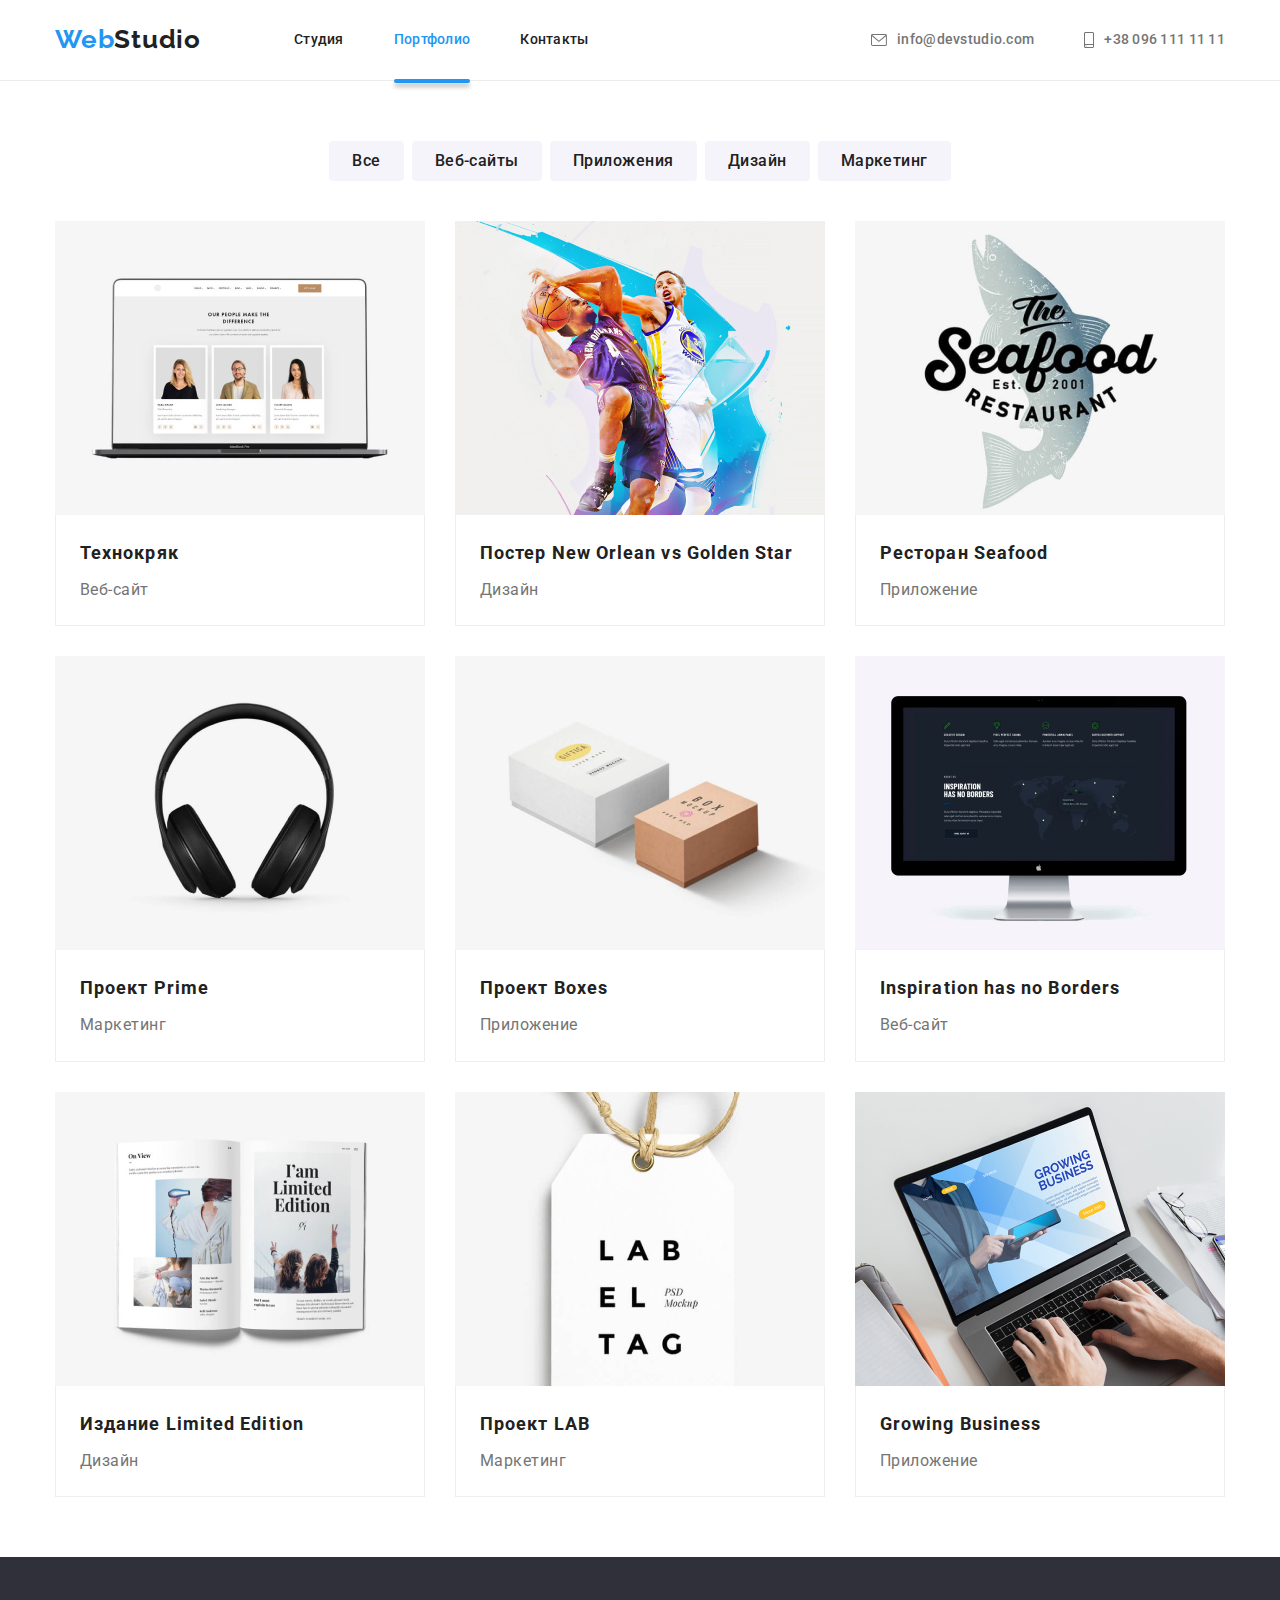
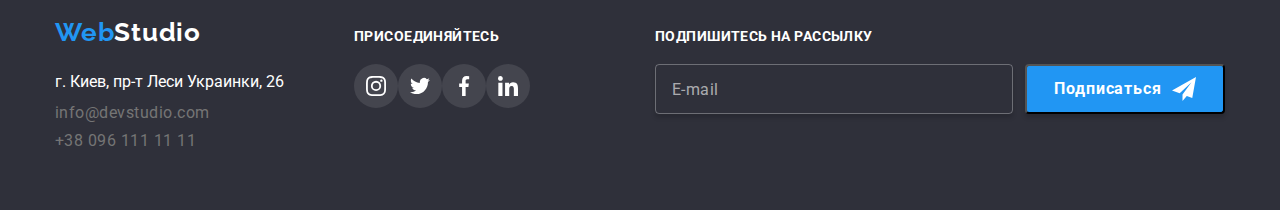
==== commit 47e65485: "final-cut-2" ====
--- a/portfolio.html
+++ b/portfolio.html
@@ -30,9 +30,9 @@
                 <nav class="">
                     <ul class="site-nav">
                         <li class="site-nav__item"> <a href="./index.html"
-                                class="site-nav__link site-nav__link--current">Студия</a>
+                                class="site-nav__link">Студия</a>
                         </li>
-                        <li class="site-nav__item"> <a href="./portfolio.html" class="site-nav__link">Портфолио</a> </li>
+                        <li class="site-nav__item"> <a href="./portfolio.html" class="site-nav__link site-nav__link--current">Портфолио</a> </li>
                         <li class="site-nav__item"> <a href="" class="site-nav__link">Контакты</a> </li>
                     </ul>
                 </nav>
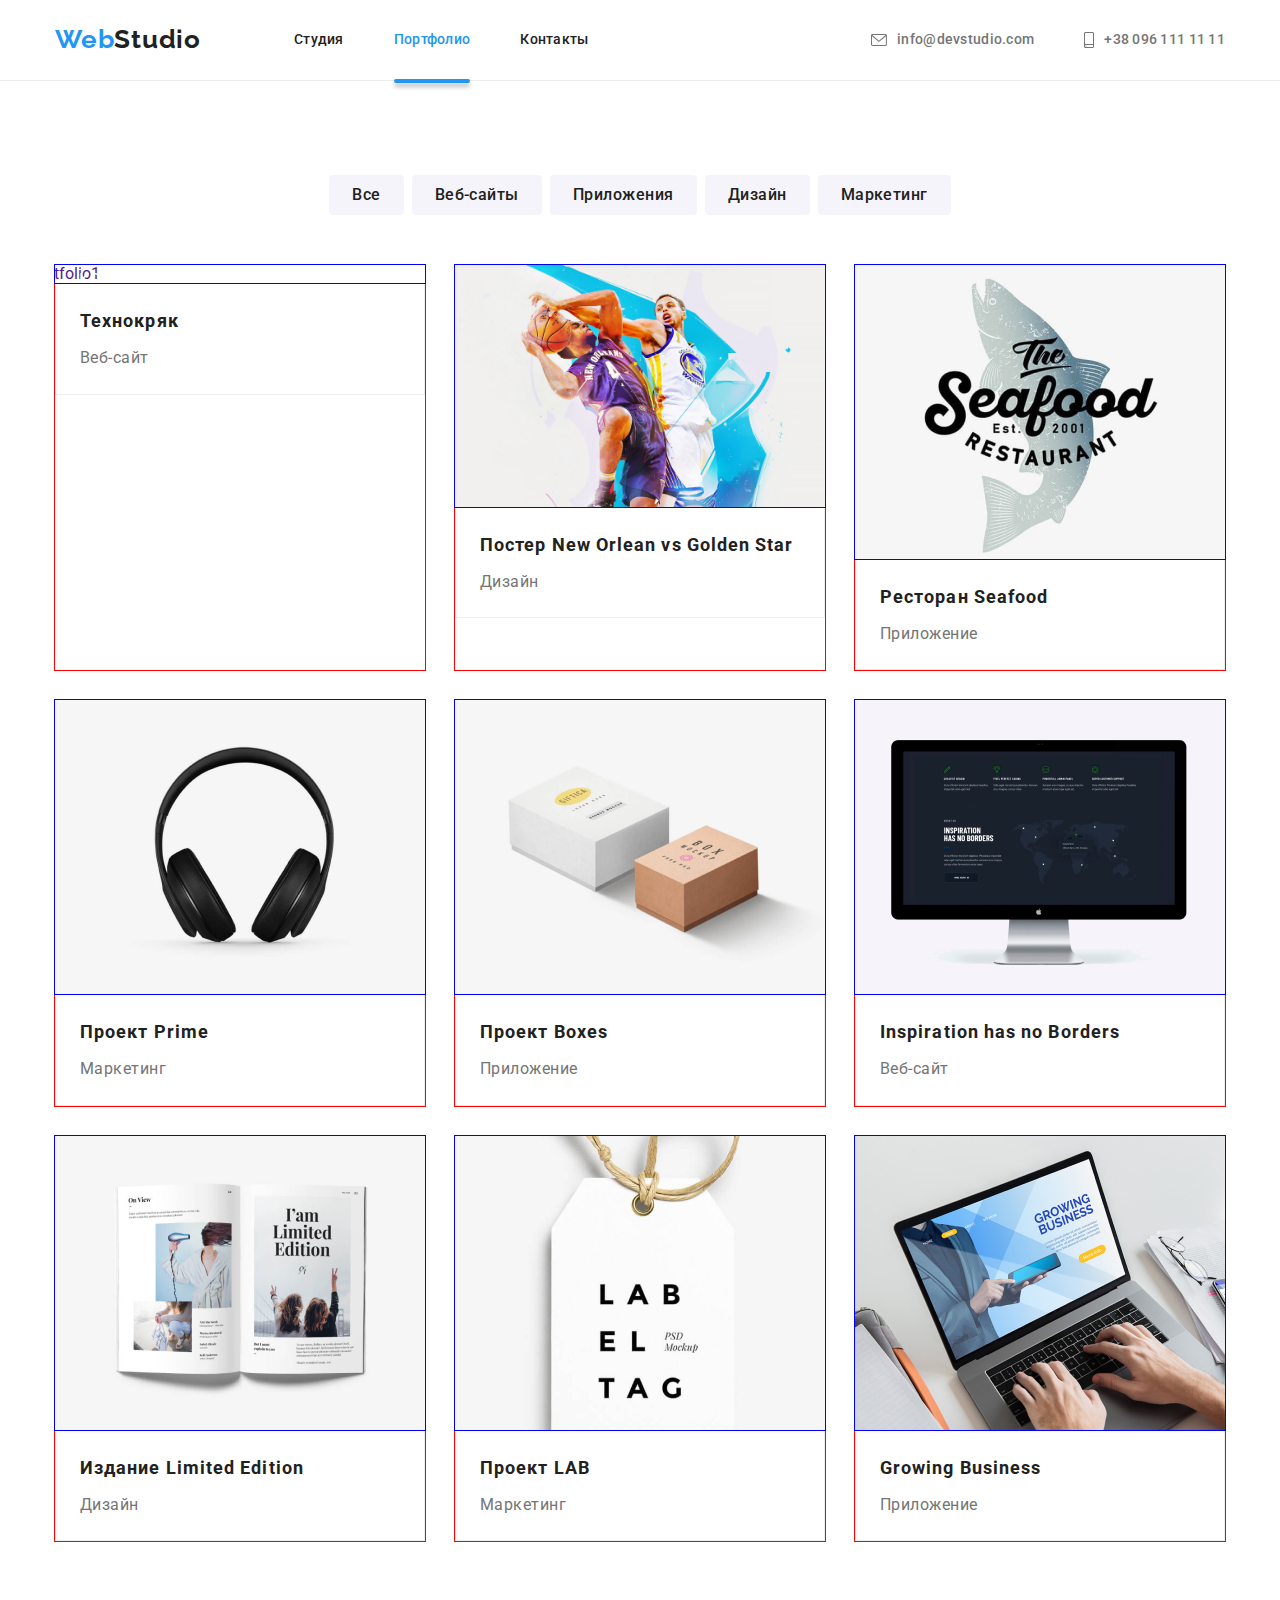
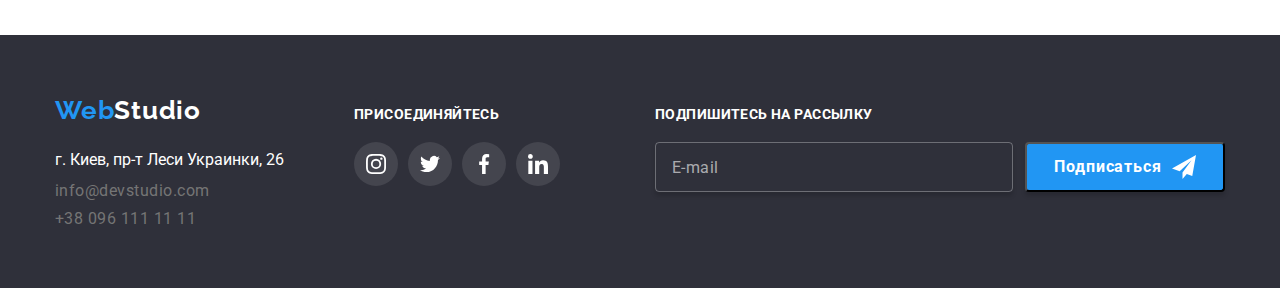
==== commit 2571c4f1: "portfolio-cards problems" ====
--- a/portfolio.html
+++ b/portfolio.html
@@ -113,14 +113,32 @@
 
                 <!-- Portfolio Card Menu -->
                 <ul class="card-menu__list">
-                    <li class="card-menu__card">
-                        <a href="" class="card-menu__link">
-                            <article>
-                                <div class="card-menu__thumb">
-                                    <img srcset="./images/tehnokryak.jpg 1x,
-                                    ./images/tehnokryak@2x.jpg 2x,"
-                                    scr="./images/tehnokryak.jpg" 
-                                    alt="tehnokryak" width="370" height="294" />
+                    <li class="card-menu__card"> 
+                        <a href="" class="card-menu__link">
+                            <article>
+                                <div class="card-menu__thumb">
+                                    <!-- <picture>
+                                        <source srcset="./images/portfolio-cards/card1-desktop.jpeg 1x, 
+                                        ./images/portfolio-cards/card1-desktop@2x.jpeg 2x"
+                                        media="(min-width: 1200px)" width="370">
+                                        <source srcset="./images/portfolio-cards/card1-tablet.jpeg 1x, 
+                                        ./images/portfolio-cards/card1-tablet@2x.jpeg 2x" 
+                                        media="(min-width: 768px)" width="354">
+                                        <source srcset="./images/portfolio-cards/card1-mobile.jpeg 1x, 
+                                        ./images/portfolio-cards/card1-mobile@2x.jpeg 2x" 
+                                        media="(min-width: 480px)" width="450">
+                                        <img width="450" src="./images/portfolio-cards/card1-mobile.jpg" 
+                                        alt="card-1">
+                                    </picture> -->
+                                    <picture>
+                                        <source srcset="./images/portfolio-cards/card1-desktop.jpeg 1x, ./images/portfolio-cards/card1-desktop@2x.jpeg 2x"
+                                            media="(min-width: 1200px)">
+                                        <source srcset="./images/portfolio-cards/card1-tablet.jpeg 1x, ./images/portfolio-cards/card1-tablet@2x.jpeg 2x"
+                                            media="(min-width: 768px)">
+                                        <source srcset="./images/portfolio-cards/card1-mobile.jpeg 1x, ./images/portfolio-cards/card1-mobile@2x.jpeg 2x"
+                                            media="(min-width: 480px)">
+                                        <img width="450" src="./images/portfolio-cards/card1-mobile.jpeg" alt="portfolio1">
+                                    </picture>
                                     <div class="card-menu__overlay">
                                         <p class="card-menu__hover-description">
                                             Технокряк это современная площадка распространения коронавируса. Компании используют эту платформу для
@@ -142,10 +160,19 @@
                         <a href="" class="card-menu__link">
                             <article>
                                 <div class="card-menu__thumb">
-                                    <img srcset="./images/poster-new-orlean.jpg 1x,
-                                    ./images/poster-new-orlean@2x.jpg 2x,"
-                                    scr="./images/poster-new-orlean.jpg" 
-                                    alt="n-orlean-vs-g-star" width="370" height="294" />
+                                    <img srcset="./images/portfolio-cards/card2-mobile.jpg 1x,
+                                    ./images/portfolio-cards/card2-mobile@2x.jpg 2x,"
+                                    scr="./images/portfolio-cards/card2-mobile.jpg" 
+                                    alt="card-2",
+                                    srcset="./images/portfolio-cards/card2-tablet.jpg 1x,
+                                    ./images/portfolio-cards/card2-tablet@2x.jpg 2x,"
+                                     
+                                    alt="card-2",
+                                    srcset="./images/portfolio-cards/card2-desktop.jpg 1x,
+                                    ./images/portfolio-cards/card2-desktop@2x.jpg 2x,"
+                                     
+                                    alt="card-2"
+                                    />
                                     <div class="card-menu__overlay">
                                         <p class="card-menu__hover-description">
                                             Lorem ipsum dolor, sit amet consectetur adipisicing elit. Nulla modi officia ut.
--- a/css/main.min.css
+++ b/css/main.min.css
@@ -1,2 +1,2 @@
-h1,h2,h3,p{margin:0;-webkit-user-select:none;-moz-user-select:none;-ms-user-select:none;user-select:none}a{text-decoration:none}ul{padding:0;margin:0;list-style:none}img{display:block;max-width:100%;height:auto}.pagebody{font-family:Roboto, sans-serif;background-color:#fff;color:#757575;margin:0 auto}.cursors{cursor:pointer}.container{padding:0 15px;margin:0 auto}@media screen and (min-width: 480px){.container{width:480px}}@media screen and (min-width: 768px){.container{width:768px}}@media screen and (min-width: 1200px){.container{width:1200px}}.section{padding:60px 0}.header{background-color:#fff;border-bottom:1px solid #ececec}.nav-section{position:relative;display:-webkit-box;display:-ms-flexbox;display:flex;-webkit-box-align:center;-ms-flex-align:center;align-items:center;-webkit-box-pack:justify;-ms-flex-pack:justify;justify-content:space-between;width:100%}.mobile-open,.mobile-close{display:-webkit-inline-box;display:-ms-inline-flexbox;display:inline-flex;margin:0;padding:0;border:none;background-color:transparent}@media screen and (min-width: 768px){.mobile-open,.mobile-close{display:none}}.site-nav{display:none}@media screen and (min-width: 768px){.site-nav{display:-webkit-box;display:-ms-flexbox;display:flex;-webkit-box-align:center;-ms-flex-align:center;align-items:center;margin-left:88px;color:#212121}}@media screen and (min-width: 1200px){.site-nav{margin-left:93px}}.site-nav__item:not(:last-child){margin-right:50px}.site-nav__link{position:relative;font-weight:500;font-size:40px;line-height:1.8;text-align:center;letter-spacing:0.02em;color:#212121;text-decoration:none;-webkit-transition-property:color;transition-property:color;-webkit-transition-duration:250ms;transition-duration:250ms;-webkit-transition-timing-function:cubic-bezier(0.4, 0, 0.2, 1);transition-timing-function:cubic-bezier(0.4, 0, 0.2, 1)}.site-nav__link:hover,.site-nav__link:focus,.site-nav__link:active{color:#2196f3}@media screen and (min-width: 768px){.site-nav__link{display:block;padding-top:32px;padding-bottom:32px;font-weight:500;font-size:14px;line-height:1.14;letter-spacing:0.02em;color:#212121}}.site-nav__link--current{color:#2196f3}@media screen and (min-width: 768px){.site-nav__link--current::after{position:absolute;bottom:-3px;content:"";display:block;width:100%;height:4px;border-radius:2px;-webkit-box-shadow:0px 4px 4px rgba(0,0,0,0.25);box-shadow:0px 4px 4px rgba(0,0,0,0.25);background:#2196f3}}.contact-list{display:none;color:#757575}@media screen and (min-width: 768px){.contact-list{display:-webkit-box;display:-ms-flexbox;display:flex;-webkit-box-orient:vertical;-webkit-box-direction:normal;-ms-flex-direction:column;flex-direction:column;-webkit-box-align:left;-ms-flex-align:left;align-items:left;margin-left:auto}}@media screen and (min-width: 1200px){.contact-list{display:-webkit-box;display:-ms-flexbox;display:flex;-webkit-box-orient:horizontal;-webkit-box-direction:normal;-ms-flex-direction:row;flex-direction:row}}@media screen and (min-width: 768px){.contact-list__item:not(:last-child){margin-bottom:10px}}@media screen and (min-width: 1200px){.contact-list__item:not(:last-child){margin-bottom:0}.contact-list__item:last-child{margin-left:50px}}.contact-link{display:-webkit-box;display:-ms-flexbox;display:flex;-webkit-box-align:center;-ms-flex-align:center;align-items:center;font-style:normal;font-weight:500;font-size:14px;line-height:1.14;letter-spacing:0.02em;text-decoration:none;background-color:#fff;color:#757575;-webkit-transition-property:color;transition-property:color;-webkit-transition-duration:250ms;transition-duration:250ms;-webkit-transition-timing-function:cubic-bezier(0.4, 0, 0.2, 1);transition-timing-function:cubic-bezier(0.4, 0, 0.2, 1)}.contact-link:hover,.contact-link:focus{color:#2196f3}@media screen and (min-width: 1200px){.contact-link{padding-top:32px;padding-bottom:32px}}.head-contacts__icon{display:inline-block;fill:currentColor;margin-right:10px}.mobile,.mobile-container{position:fixed;background-color:#ffffff;top:0;left:0;width:100vw;height:100vh;z-index:5;display:-webkit-box;display:-ms-flexbox;display:flex;-webkit-box-orient:vertical;-webkit-box-direction:normal;-ms-flex-direction:column;flex-direction:column;-webkit-box-pack:justify;-ms-flex-pack:justify;justify-content:space-between;padding:48px 40px}@media screen and (min-width: 768px){.mobile,.mobile-container{opacity:0;pointer-events:none}}.mobile-close{position:absolute;right:15px;top:10px;margin:0;padding:0;border:none;background-color:transparent;cursor:pointer}.mobile-close:hover,.mobile-close:focus,.mobile-close:active{color:#2196f3;-webkit-transition-duration:250ms;transition-duration:250ms;-webkit-transition-timing-function:cubic-bezier(0.4, 0, 0.2, 1);transition-timing-function:cubic-bezier(0.4, 0, 0.2, 1)}.mobile-open{position:absolute;right:15px;top:10px;margin:0;padding:0;border:none;background-color:transparent;cursor:pointer}@media screen and (min-width: 768px){.mobile-open{display:none;pointer-events:none}}.icon-menu-close:hover,.icon-menu-close:focus{fill:#2196f3;-webkit-transition-duration:250ms;transition-duration:250ms;-webkit-transition-timing-function:cubic-bezier(0.4, 0, 0.2, 1);transition-timing-function:cubic-bezier(0.4, 0, 0.2, 1)}.mobile-open{right:8px;top:10px;margin:0;padding:0;border:none;background-color:transparent;cursor:pointer}@media screen and (min-width: 768px){.mobile-open{display:none;pointer-events:none}}.icon-menu:hover,.icon-menu:focus{fill:#2196f3;-webkit-transition-duration:250ms;transition-duration:250ms;-webkit-transition-timing-function:cubic-bezier(0.4, 0, 0.2, 1);transition-timing-function:cubic-bezier(0.4, 0, 0.2, 1)}.mobile-menu__item{margin-bottom:32px}.mobile-menu__link{font-weight:500;font-size:40px;line-height:1.17;letter-spacing:0.02em;color:#212121}@media screen and (max-width: 480px){.mobile-menu__link{font-size:8vw}}.mobile-menu__link:hover,.mobile-menu__link:focus,.mobile-menu__link:active{color:#2196f3;-webkit-transition-duration:250ms;transition-duration:250ms;-webkit-transition-timing-function:cubic-bezier(0.4, 0, 0.2, 1);transition-timing-function:cubic-bezier(0.4, 0, 0.2, 1)}.mobile-contacts{margin-bottom:64px}.mobile-contacts__item:not(:last-child){margin-bottom:32px}.mobile-contacts__tel{font-weight:500;font-size:34px;line-height:1.176;letter-spacing:0.02em;color:#2196f3}@media screen and (max-width: 480px){.mobile-contacts__tel{font-size:7vw}}.mobile-contacts__mail{font-weight:500;font-size:24px;line-height:1.166;letter-spacing:0.02em;color:#757575}@media screen and (max-width: 480px){.mobile-contacts__mail{font-size:5vw}}.mobile-contacts__mail:hover,.mobile-contacts__mail:focus,.mobile-contacts__mail:active{color:#2196f3;-webkit-transition-duration:250ms;transition-duration:250ms;-webkit-transition-timing-function:cubic-bezier(0.4, 0, 0.2, 1);transition-timing-function:cubic-bezier(0.4, 0, 0.2, 1)}.burger-links{display:-webkit-box;display:-ms-flexbox;display:flex}.burger-links__item:not(:first-child){padding-left:10px}.burger-links__item:not(:last-child){padding-right:10px}.burger-links__item:not(:last-child){border-right:1px solid rgba(33,33,33,0.2)}.burger-links-link{font-weight:500;font-size:18px;line-height:1.2;letter-spacing:0.02em;color:#2196f3}@media screen and (max-width: 480px){.burger-links-link{font-size:3.7vw}}.mobile.is-hidden{opacity:0;pointer-events:none}.footer{display:block;width:auto;background-color:#2f303a;padding-top:60px;padding-bottom:60px}.footer__section{text-align:center;width:100%}@media screen and (min-width: 768px){.footer__section{display:-webkit-box;display:-ms-flexbox;display:flex;-ms-flex-wrap:wrap;flex-wrap:wrap;-webkit-box-align:baseline;-ms-flex-align:baseline;align-items:baseline;-webkit-box-pack:center;-ms-flex-pack:center;justify-content:center;text-align:center}}@media screen and (min-width: 1200px){.footer__section{-ms-flex-wrap:nowrap;flex-wrap:nowrap;text-align:left}}.footer__address{font-style:normal;line-height:1.71;margin-bottom:8px;color:#fff}@media screen and (min-width: 1200px){.footer__address{margin-bottom:9px}}.footer__nav-link{font-style:normal;line-height:1.12;letter-spacing:0.03em;text-decoration:none;color:#757575;-webkit-transition-property:color;transition-property:color;-webkit-transition-duration:250ms;transition-duration:250ms;-webkit-transition-timing-function:cubic-bezier(0.4, 0, 0.2, 1);transition-timing-function:cubic-bezier(0.4, 0, 0.2, 1)}.footer__contacts--item:not(:last-child){margin-bottom:8px}@media screen and (min-width: 1200px){.footer__contacts--item:not(:last-child){margin-bottom:9px}}.footer__contacts--item:last-child{margin-right:0}.footer__nav-link:hover,.footer__nav-link:focus,.footer__nav-link:active{color:#2196f3;-webkit-transition-duration:250ms;transition-duration:250ms;-webkit-transition-timing-function:cubic-bezier(0.4, 0, 0.2, 1);transition-timing-function:cubic-bezier(0.4, 0, 0.2, 1)}.contacts{margin-bottom:60px}@media screen and (min-width: 768px){.contacts{margin-bottom:0}}@media screen and (min-width: 1200px){.contacts{margin-right:70px}}.footer__social-links{display:-webkit-box;display:-ms-flexbox;display:flex;-webkit-box-align:center;-ms-flex-align:center;align-items:center;-webkit-box-pack:center;-ms-flex-pack:center;justify-content:center}.footer__title{color:#fff;font-weight:700;font-size:14px;line-height:1.17;letter-spacing:0.03em;margin-bottom:20px;text-transform:uppercase}.footer__social-media{margin-bottom:60px}@media screen and (min-width: 768px){.footer__social-media{margin-left:165px;margin-bottom:0}}@media screen and (min-width: 1200px){.footer__social-media{margin-left:0;margin-right:auto}}.social-media__link{display:-webkit-box;display:-ms-flexbox;display:flex;-webkit-box-pack:center;-ms-flex-pack:center;justify-content:center;-webkit-box-align:center;-ms-flex-align:center;align-items:center;width:44px;height:44px;border-radius:50%;color:#afb1b8;background:rgba(255,255,255,0.1);-webkit-transition-property:background-color;transition-property:background-color;-webkit-transition-duration:250ms;transition-duration:250ms;-webkit-transition-timing-function:cubic-bezier(0.4, 0, 0.2, 1);transition-timing-function:cubic-bezier(0.4, 0, 0.2, 1)}.social-media__link:hover,.social-media__link:focus{background-color:#2196f3}.join-us__icon{display:-webkit-box;display:-ms-flexbox;display:flex;-webkit-box-pack:center;-ms-flex-pack:center;justify-content:center;-webkit-box-align:center;-ms-flex-align:center;align-items:center;padding:0;fill:#fff}.footer__subscription{margin-left:auto}@media screen and (min-width: 768px){.footer__subscription{display:block;margin-left:0;-webkit-box-align:center;-ms-flex-align:center;align-items:center;text-align:center;margin-top:60px}}@media screen and (min-width: 1200px){.footer__subscription{margin-top:0;text-align:left}}.subscribe__list{display:-webkit-box;display:-ms-flexbox;display:flex;-webkit-box-orient:vertical;-webkit-box-direction:normal;-ms-flex-direction:column;flex-direction:column;-webkit-box-align:center;-ms-flex-align:center;align-items:center}@media screen and (min-width: 1200px){.subscribe__list{-webkit-box-orient:horizontal;-webkit-box-direction:normal;-ms-flex-direction:row;flex-direction:row;-webkit-box-pack:center;-ms-flex-pack:center;justify-content:center}}.subscribe__input{display:-webkit-box;display:-ms-flexbox;display:flex;-webkit-box-align:center;-ms-flex-align:center;align-items:center;padding:0 16px;width:358px;height:50px;font-size:16px;line-height:1.25;letter-spacing:0.03em;color:rgba(255,255,255,0.6);border:1px solid rgba(255,255,255,0.3);-webkit-box-shadow:0px 4px 4px rgba(0,0,0,0.15);box-shadow:0px 4px 4px rgba(0,0,0,0.15);border-radius:4px;background-color:transparent}.subscribe__input::-webkit-input-placeholder{font-size:16px;line-height:1.25;letter-spacing:0.03em;color:rgba(255,255,255,0.6)}.subscribe__input:-ms-input-placeholder{font-size:16px;line-height:1.25;letter-spacing:0.03em;color:rgba(255,255,255,0.6)}.subscribe__input::-ms-input-placeholder{font-size:16px;line-height:1.25;letter-spacing:0.03em;color:rgba(255,255,255,0.6)}.subscribe__input::placeholder{font-size:16px;line-height:1.25;letter-spacing:0.03em;color:rgba(255,255,255,0.6)}.subscribe__btn{display:-webkit-box;display:-ms-flexbox;display:flex;-webkit-box-pack:center;-ms-flex-pack:center;justify-content:center;-webkit-box-align:center;-ms-flex-align:center;align-items:center;margin-top:20px;width:200px;height:50px;font-weight:bold;font-size:16px;line-height:1.9;letter-spacing:0.06em;-webkit-box-shadow:0px 4px 4px rgba(0,0,0,0.15);box-shadow:0px 4px 4px rgba(0,0,0,0.15);border-radius:4px;color:#fff;background-color:#2196f3}@media screen and (min-width: 1200px){.subscribe__btn{margin-top:0;margin-left:12px}}.subscribe__icon{margin-left:10px;fill:currentColor}.logo{display:block;font-family:Raleway;font-weight:bold;font-size:26px;line-height:1.2;letter-spacing:0.03em;text-decoration:none}.logo--accent{color:#2196f3}@media screen and (min-width: 1200px){.logo{font-size:26px}}.logo--header{padding-top:16px;padding-bottom:16px;color:#212121}@media screen and (min-width: 1200px){.logo--header{padding-top:24px;padding-bottom:25px}}.logo--footer{margin-bottom:20px;color:#fff}.hero__overlay{width:100%;max-width:480px;height:auto;padding:118px 0;text-align:center;margin-left:auto;margin-right:auto;background-repeat:no-repeat;background:#c4c4c4;background-image:-webkit-gradient(linear, left top, right top, from(rgba(47,48,58,0.4)), to(rgba(47,48,58,0.4))),url("../images/hero-mobile.png");background-image:linear-gradient(to right, rgba(47,48,58,0.4), rgba(47,48,58,0.4)),url("../images/hero-mobile.png");background-size:cover}@media screen and (min-width: 1200px){.hero__overlay{padding:200px 0}}@media screen and (min-width: 768px){.hero__overlay{max-width:768px;background-size:cover}}@media screen and (min-width: 1200px){.hero__overlay{max-width:1200px;height:600px;background-size:cover}}@media screen and (min-device-pixel-ratio: 2), (-webkit-min-device-pixel-ratio: 2), screen and (-webkit-min-device-pixel-ratio: 2), screen and (min-resolution: 192dpi), screen and (min-resolution: 2dppx){.hero__overlay{background-image:-webkit-gradient(linear, left top, right top, from(rgba(47,58,57,0.4)), to(rgba(47,48,58,0.4))),url("../images/hero-mobile@2x.png");background-image:linear-gradient(to right, rgba(47,58,57,0.4), rgba(47,48,58,0.4)),url("../images/hero-mobile@2x.png")}}@media screen and (min-width: 768px){.hero__overlay{max-width:768px;background-image:-webkit-gradient(linear, left top, right top, from(rgba(47,48,58,0.4)), to(rgba(47,48,58,0.4))),url("../images/hero-tablet.png");background-image:linear-gradient(to right, rgba(47,48,58,0.4), rgba(47,48,58,0.4)),url("../images/hero-tablet.png")}}@media screen and (min-device-pixel-ratio: 2), (-webkit-min-device-pixel-ratio: 2), screen and (-webkit-min-device-pixel-ratio: 2), screen and (min-resolution: 192dpi), screen and (min-resolution: 2dppx){.hero__overlay{background-image:-webkit-gradient(linear, left top, right top, from(rgba(47,58,57,0.4)), to(rgba(47,48,58,0.4))),url("../images/hero-tablet@2x.png");background-image:linear-gradient(to right, rgba(47,58,57,0.4), rgba(47,48,58,0.4)),url("../images/hero-tablet@2x.png")}}@media screen and (min-width: 1200px){.hero__overlay{padding-top:200px;padding-bottom:200px;max-width:1600px;background-image:-webkit-gradient(linear, left top, right top, from(rgba(47,48,58,0.4)), to(rgba(47,48,58,0.4))),url("../images/hero-desktop.png");background-image:linear-gradient(to right, rgba(47,48,58,0.4), rgba(47,48,58,0.4)),url("../images/hero-desktop.png")}}@media screen and (min-device-pixel-ratio: 2), (-webkit-min-device-pixel-ratio: 2), screen and (-webkit-min-device-pixel-ratio: 2), screen and (min-resolution: 192dpi), screen and (min-resolution: 2dppx){.hero__overlay{background-image:-webkit-gradient(linear, left top, right top, from(rgba(47,58,57,0.4)), to(rgba(47,48,58,0.4))),url("../images/index/hero-desktop@2x.png");background-image:linear-gradient(to right, rgba(47,58,57,0.4), rgba(47,48,58,0.4)),url("../images/index/hero-desktop@2x.png")}}@media screen and (min-device-pixel-ratio: 1), screen and (-webkit-min-device-pixel-ratio: 1), screen and (min-resolution: 96dpi), screen and (min-resolution: 1dppx){.hero__overlay{background-image:url("../images/hero-mobile.png")}}@media screen and (min-device-pixel-ratio: 2), screen and (-webkit-min-device-pixel-ratio: 2), screen and (min-resolution: 192dpi), screen and (min-resolution: 2dppx){.hero__overlay{background-image:url("../images/hero-mobile@2x.png")}}@media screen and (min-width: 768px) and (min-device-pixel-ratio: 1), screen and (min-width: 768px) and (-webkit-min-device-pixel-ratio: 1), screen and (min-width: 768px) and (min-resolution: 96dpi), screen and (min-width: 768px) and (min-resolution: 1dppx){.hero__overlay{background-image:url("../images/hero-tablet.png")}}@media screen and (min-width: 768px) and (min-device-pixel-ratio: 2), screen and (min-width: 768px) and (-webkit-min-device-pixel-ratio: 2), screen and (min-width: 768px) and (min-resolution: 192dpi), screen and (min-width: 768px) and (min-resolution: 2dppx){.hero__overlay{background-image:url("../images/hero-tablet@2x.png")}}.hero__title{margin-bottom:30px;margin-left:auto;margin-right:auto;width:360px;font-weight:900;font-size:26px;line-height:1.6;text-align:center;letter-spacing:0.06em;text-transform:uppercase;color:#fff}@media screen and (min-width: 1200px){.hero__title{width:696px;font-size:44px;line-height:1.37}}.hero__btn{padding:10px 32px;font-style:normal;font-weight:bold;font-size:16px;line-height:1.9;letter-spacing:0.06em;border-radius:4px;background-color:#2196f3;color:#fff;-webkit-transition-property:background-color;transition-property:background-color;-webkit-transition-duration:250ms;transition-duration:250ms;-webkit-transition-timing-function:cubic-bezier(0.4, 0, 0.2, 1);transition-timing-function:cubic-bezier(0.4, 0, 0.2, 1)}.hero__btn:hover,.hero__btn:focus{background-color:#188ce8}.backdrop{position:fixed;overflow-y:scroll;z-index:2;width:100%;height:100%;top:0;left:0;background-color:rgba(0,0,0,0.2);opacity:1;visibility:visible;-webkit-transition-property:opacity;transition-property:opacity;-webkit-transition-duration:250ms;transition-duration:250ms;-webkit-transition-timing-function:cubic-bezier(0.4, 0, 0.2, 1);transition-timing-function:cubic-bezier(0.4, 0, 0.2, 1)}.backdrop.is-hidden{opacity:0;visibility:hidden;pointer-events:none}.modal{position:absolute;top:50%;left:50%;max-width:450px;width:100%;height:609px;-webkit-box-shadow:0px 1px 3px rgba(0,0,0,0.12),0px 1px 1px rgba(0,0,0,0.14),0px 2px 1px rgba(0,0,0,0.2);box-shadow:0px 1px 3px rgba(0,0,0,0.12),0px 1px 1px rgba(0,0,0,0.14),0px 2px 1px rgba(0,0,0,0.2);border-radius:4px;background-color:#fff;visibility:visible;-webkit-transform:translate(-50%, -50%) scale(1);transform:translate(-50%, -50%) scale(1);-webkit-transition-property:-webkit-transform;transition-property:-webkit-transform;transition-property:transform;transition-property:transform, -webkit-transform;-webkit-transition-duration:250ms;transition-duration:250ms;-webkit-transition-timing-function:cubic-bezier(0.4, 0, 0.2, 1);transition-timing-function:cubic-bezier(0.4, 0, 0.2, 1)}@media screen and (min-width: 1200px){.modal{max-width:528px;height:581px}}.backdrop.is-hidden .modal{-webkit-transform:translate(-50%, -50%) scale(0.4);transform:translate(-50%, -50%) scale(0.4)}.modal__btn-close{position:absolute;top:0;right:0;display:-webkit-box;display:-ms-flexbox;display:flex;-webkit-box-pack:center;-ms-flex-pack:center;justify-content:center;-webkit-box-align:center;-ms-flex-align:center;align-items:center;margin:8px;padding:0;width:30px;height:30px;border-radius:50%;border:1px solid rgba(0,0,0,0.1);background-color:#fff;-webkit-transition-property:color;transition-property:color;-webkit-transition-duration:250ms;transition-duration:250ms;-webkit-transition-timing-function:cubic-bezier(0.4, 0, 0.2, 1);transition-timing-function:cubic-bezier(0.4, 0, 0.2, 1)}.modal__btn-close:hover,.modal__btn-close:focus{color:#2196f3}.modal__icon-close{position:absolute;top:50%;left:50%;-webkit-transform:translate(-50%, -50%);transform:translate(-50%, -50%);padding:0;fill:currentColor}.form{padding:40px}.form__title{margin-bottom:12px;font-weight:bold;font-size:20px;line-height:1.15;text-align:center;letter-spacing:0.03em;color:#212121}.form__field{margin-bottom:10px;display:-webkit-box;display:-ms-flexbox;display:flex;-webkit-box-orient:vertical;-webkit-box-direction:normal;-ms-flex-direction:column;flex-direction:column}.form__label{margin-bottom:4px;font-size:12px;line-height:1.2;letter-spacing:0.01em;color:#757575}.form__input-box{position:relative;display:-webkit-box;display:-ms-flexbox;display:flex;-webkit-box-pack:start;-ms-flex-pack:start;justify-content:start;-webkit-box-align:center;-ms-flex-align:center;align-items:center}.form__input{height:40px;width:100%;cursor:pointer;padding-left:42px;border:1px solid rgba(33,33,33,0.2);border-radius:4px;-webkit-transition-property:border;transition-property:border;-webkit-transition-duration:250ms;transition-duration:250ms;-webkit-transition-timing-function:cubic-bezier(0.4, 0, 0.2, 1);transition-timing-function:cubic-bezier(0.4, 0, 0.2, 1)}.form__input:focus,.form__input:hover{outline:none;border:1px solid #2196f3}.form__icon{position:absolute;left:12px;fill:#212121;-webkit-transition-property:fill;transition-property:fill;-webkit-transition-duration:250ms;transition-duration:250ms;-webkit-transition-timing-function:cubic-bezier(0.4, 0, 0.2, 1);transition-timing-function:cubic-bezier(0.4, 0, 0.2, 1)}.form__input:hover+.form__icon,.form__input:focus+.form__icon{fill:#2196f3}.form__comment-area{resize:none;width:100%;height:120px;padding:12px 16px;cursor:pointer;border:1px solid rgba(33,33,33,0.2);border-radius:4px;-webkit-transition-property:border;transition-property:border;-webkit-transition-duration:250ms;transition-duration:250ms;-webkit-transition-timing-function:cubic-bezier(0.4, 0, 0.2, 1);transition-timing-function:cubic-bezier(0.4, 0, 0.2, 1)}.form__comment-area::-webkit-input-placeholder{font-size:14px;line-height:1.2;letter-spacing:0.01em;color:rgba(117,117,117,0.5)}.form__comment-area:-ms-input-placeholder{font-size:14px;line-height:1.2;letter-spacing:0.01em;color:rgba(117,117,117,0.5)}.form__comment-area::-ms-input-placeholder{font-size:14px;line-height:1.2;letter-spacing:0.01em;color:rgba(117,117,117,0.5)}.form__comment-area::placeholder{font-size:14px;line-height:1.2;letter-spacing:0.01em;color:rgba(117,117,117,0.5)}.form__comment-area:hover,.form__comment-area:focus{outline:none;border:1px solid #2196f3}.policy{margin-top:20px;display:-webkit-box;display:-ms-flexbox;display:flex;-webkit-box-pack:center;-ms-flex-pack:center;justify-content:center;-webkit-box-align:center;-ms-flex-align:center;align-items:center;font-size:12px;line-height:1.2;letter-spacing:0.03em;padding:0;color:#757575}@media screen and (min-width: 1200px){.policy{font-size:14px;line-height:1.7}}.policy__link{text-decoration:underline;color:#2196f3}.policy__checkbox{-webkit-appearance:none;-moz-appearance:none;appearance:none}.policy__icon{display:inline-block;width:16px;height:15px;margin-right:7px;background-image:url("../images/check-empty.svg")}.policy__checkbox:checked+.policy__icon{width:16px;height:15px;background:#2196f3;border-radius:2px;background-image:url("../images/check-full.svg");background-size:contain}.form__btn-submit{display:-webkit-box;display:-ms-flexbox;display:flex;-webkit-box-pack:center;-ms-flex-pack:center;justify-content:center;-webkit-box-align:center;-ms-flex-align:center;align-items:center;margin:30px auto 0 auto;width:200px;height:50px;font-weight:bold;font-size:16px;line-height:1.9;letter-spacing:0.06em;color:#fff;background:#2196f3;-webkit-box-shadow:0px 4px 4px rgba(0,0,0,0.15);box-shadow:0px 4px 4px rgba(0,0,0,0.15);border-radius:4px}.feature__list{padding:0;margin:-15px}@media screen and (min-width: 768px){.feature__list{display:-webkit-box;display:-ms-flexbox;display:flex;-ms-flex-wrap:wrap;flex-wrap:wrap}}.feature__item{display:block;margin:15px}@media screen and (min-width: 768px){.feature__item{width:calc((100% - 2 * 30px) / 2)}}@media screen and (min-width: 1200px){.feature__item{width:calc((100% - 4 * 30px) / 4)}}.feature__pic{display:-webkit-box;display:-ms-flexbox;display:flex;-webkit-box-pack:center;-ms-flex-pack:center;justify-content:center;-webkit-box-align:center;-ms-flex-align:center;align-items:center;width:100%;height:120px;margin-bottom:30px;background:#f5f4fa;border-radius:4px}.feature__icon{width:70px;height:70px}.feature__title{margin-bottom:10px;font-style:normal;font-weight:bold;font-size:14px;line-height:1.14;letter-spacing:0.03em;text-transform:uppercase;color:#212121}.feature__text{font-style:normal;font-weight:normal;font-size:14px;line-height:1.7;letter-spacing:0.03em}.services__box{padding-top:0}@media screen and (max-width: 1199px){.services__box{display:none}}.services__title{margin-bottom:50px;font-style:normal;font-weight:bold;font-size:36px;line-height:1.2;letter-spacing:0.03em;text-align:center;color:#212121}.services__list{padding:0;display:-webkit-box;display:-ms-flexbox;display:flex}.services__item:not(:last-child){margin-right:30px}.services__thumb{position:relative}.services__label{position:absolute;display:-webkit-box;display:-ms-flexbox;display:flex;-webkit-box-pack:center;-ms-flex-pack:center;justify-content:center;text-align:center;padding:27px;height:70px;width:100%;bottom:0;right:0;font-weight:bold;font-size:14px;line-height:1.14;letter-spacing:0.03em;text-transform:uppercase;color:#fff;background-color:rgba(47,48,58,0.8)}.team__box{background-color:#f5f4fa}.team__title{margin-bottom:50px;font-style:normal;font-weight:bold;font-size:36px;line-height:1.2;letter-spacing:0.03em;color:#212121;text-align:center}.team__list{padding:0;margin:-15px}@media screen and (min-width: 768px){.team__list{display:-webkit-box;display:-ms-flexbox;display:flex;-ms-flex-wrap:wrap;flex-wrap:wrap}}.team__card{margin:15px;background-color:#fff;-webkit-box-shadow:0px 1px 3px rgba(0,0,0,0.12),0px 1px 1px rgba(0,0,0,0.14),0px 2px 1px rgba(0,0,0,0.2);box-shadow:0px 1px 3px rgba(0,0,0,0.12),0px 1px 1px rgba(0,0,0,0.14),0px 2px 1px rgba(0,0,0,0.2);border-bottom-left-radius:4px;border-bottom-right-radius:4px;-webkit-box-shadow:0px 4px 4px 0px #00000040;box-shadow:0px 4px 4px 0px #00000040}@media screen and (min-width: 768px){.team__card{width:calc((100% - 2 * 30px) / 2)}}@media screen and (min-width: 1200px){.team__card{width:calc((100% - 4 * 30px) / 4)}}.team__content{padding:30px 0 0 0}.team__worker-name{margin-bottom:10px;font-style:normal;font-weight:500;font-size:16px;line-height:1.2;letter-spacing:0.03em;text-align:center;color:#212121}.team__worker-function{font-style:normal;font-weight:normal;font-size:16px;line-height:1.2;letter-spacing:0.03em;text-align:center}.team__social{display:-webkit-box;display:-ms-flexbox;display:flex;-webkit-box-pack:center;-ms-flex-pack:center;justify-content:center;-webkit-box-align:center;-ms-flex-align:center;align-items:center;padding:16px 0 30px 0}.team__social-item:not(:last-child){margin-right:10px}.team__social-link{display:-webkit-box;display:-ms-flexbox;display:flex;-webkit-box-pack:center;-ms-flex-pack:center;justify-content:center;-webkit-box-align:center;-ms-flex-align:center;align-items:center;width:44px;height:44px;border-radius:50%;color:#afb1b8;-webkit-transition-property:background-color, color;transition-property:background-color, color;-webkit-transition-duration:250ms;transition-duration:250ms;-webkit-transition-timing-function:cubic-bezier(0.4, 0, 0.2, 1);transition-timing-function:cubic-bezier(0.4, 0, 0.2, 1)}.team__social-link:hover,.team__social-link:focus{background-color:#2196f3;color:#fff}.team__social-icon{display:-webkit-box;display:-ms-flexbox;display:flex;-webkit-box-pack:center;-ms-flex-pack:center;justify-content:center;-webkit-box-align:center;-ms-flex-align:center;align-items:center;padding:0;width:20px;height:20px;fill:currentColor}.customers__title{margin-bottom:50px;font-style:normal;font-weight:bold;font-size:36px;line-height:1.2;letter-spacing:0.03em;color:#212121;text-align:center}.customers{padding:0;display:-webkit-box;display:-ms-flexbox;display:flex;-ms-flex-wrap:wrap;flex-wrap:wrap;-webkit-box-pack:center;-ms-flex-pack:center;justify-content:center;-webkit-box-align:center;-ms-flex-align:center;align-items:center;margin:-15px}.customers__item{margin:15px;width:calc((100% - 2 * 30px) / 2)}@media screen and (min-width: 768px){.customers__item{width:calc((100% - 3 * 30px) / 3)}}@media screen and (min-width: 1200px){.customers__item{width:calc((100% - 6 * 30px) / 6)}}.customers__link{height:92px;display:-webkit-box;display:-ms-flexbox;display:flex;-webkit-box-pack:center;-ms-flex-pack:center;justify-content:center;-webkit-box-align:center;-ms-flex-align:center;align-items:center;border:1px solid #afb1b8;color:#afb1b8;border-radius:4px;-webkit-transition-property:border-color, color;transition-property:border-color, color;-webkit-transition-duration:250ms;transition-duration:250ms;-webkit-transition-timing-function:cubic-bezier(0.4, 0, 0.2, 1);transition-timing-function:cubic-bezier(0.4, 0, 0.2, 1)}.customers__link:hover,.customers__link:focus{border-color:#2196f3;color:#2196f3}.customers__icon{display:-webkit-box;display:-ms-flexbox;display:flex;-webkit-box-pack:center;-ms-flex-pack:center;justify-content:center;-webkit-box-align:center;-ms-flex-align:center;align-items:center;fill:currentColor}.button-menu{display:-webkit-box;display:-ms-flexbox;display:flex;-ms-flex-wrap:wrap;flex-wrap:wrap;margin-bottom:40px}.button-menu__item:not(:last-child){margin-right:8px}@media screen and (max-width: 767px){.button-menu__item:nth-child(3){margin-right:0}.button-menu__item:nth-last-child(-n+2){margin-top:15px}}@media screen and (min-width: 768px){.button-menu{-webkit-box-pack:center;-ms-flex-pack:center;justify-content:center}}.button-menu__btn{padding:6px 22px;font-family:inherit;font-style:normal;font-weight:500;font-size:16px;line-height:1.6;letter-spacing:0.03em;border-radius:4px;border:1px solid transparent;color:#212121;background-color:#f5f4fa;-webkit-transition-property:color, background-color, -webkit-box-shadow;transition-property:color, background-color, -webkit-box-shadow;transition-property:color, background-color, box-shadow;transition-property:color, background-color, box-shadow, -webkit-box-shadow;-webkit-transition-duration:250ms;transition-duration:250ms;-webkit-transition-timing-function:cubic-bezier(0.4, 0, 0.2, 1);transition-timing-function:cubic-bezier(0.4, 0, 0.2, 1)}.button-menu__btn:hover,.button-menu__btn:focus{color:#fff;background-color:#2196f3;-webkit-box-shadow:0px 4px 4px rgba(0,0,0,0.25);box-shadow:0px 4px 4px rgba(0,0,0,0.25)}.card-menu__list{padding:0;margin:-15px}@media screen and (min-width: 768px){.card-menu__list{display:-webkit-box;display:-ms-flexbox;display:flex;-ms-flex-wrap:wrap;flex-wrap:wrap}}.card-menu__card{margin:15px;background-color:#fff}@media screen and (min-width: 768px){.card-menu__card{width:calc((100% - 2 * 30px) / 2)}}@media screen and (min-width: 1200px){.card-menu__card{width:calc((100% - 3 * 30px) / 3)}}.card-menu__link{display:block;-webkit-transition-property:-webkit-box-shadow;transition-property:-webkit-box-shadow;transition-property:box-shadow;transition-property:box-shadow, -webkit-box-shadow;-webkit-transition-duration:250ms;transition-duration:250ms;-webkit-transition-timing-function:cubic-bezier(0.4, 0, 0.2, 1);transition-timing-function:cubic-bezier(0.4, 0, 0.2, 1)}.card-menu__link:hover,.card-menu__link:focus{-webkit-box-shadow:0px 1px 1px rgba(0,0,0,0.12),0px 4px 4px rgba(0,0,0,0.06),1px 4px 6px rgba(0,0,0,0.16);box-shadow:0px 1px 1px rgba(0,0,0,0.12),0px 4px 4px rgba(0,0,0,0.06),1px 4px 6px rgba(0,0,0,0.16)}.card-menu__thumb{position:relative;display:-webkit-box;display:-ms-flexbox;display:flex;-webkit-box-pack:center;-ms-flex-pack:center;justify-content:center;overflow:hidden}.card-menu__overlay{position:absolute;top:0;left:0;width:100%;height:100%;background-color:rgba(33,150,243,0.9);-webkit-transform:translateY(100%);transform:translateY(100%);-webkit-transition-property:-webkit-transform;transition-property:-webkit-transform;transition-property:transform;transition-property:transform, -webkit-transform;-webkit-transition-duration:250ms;transition-duration:250ms;-webkit-transition-timing-function:cubic-bezier(0.4, 0, 0.2, 1);transition-timing-function:cubic-bezier(0.4, 0, 0.2, 1)}.card-menu__link:hover .card-menu__overlay,.card-menu__link:focus .card-menu__overlay{-webkit-transform:translateX(0);transform:translateX(0)}.card-menu__hover-description{position:absolute;display:-webkit-box;display:-ms-flexbox;display:flex;-webkit-box-pack:center;-ms-flex-pack:center;justify-content:center;-webkit-box-align:center;-ms-flex-align:center;align-items:center;top:50%;left:50%;-webkit-transform:translate(-50%, -50%);transform:translate(-50%, -50%);width:100%;height:100%;padding:24px;font-size:18px;line-height:1.6;letter-spacing:0.03em;color:#fff;opacity:1}.card-menu__card-content{padding:20px 24px;border-left:1px solid #eeeeee;border-bottom:1px solid #eeeeee;border-right:1px solid #eeeeee}.card-menu__card-title{margin-bottom:4px;font-style:normal;font-weight:bold;font-size:18px;line-height:2;letter-spacing:0.06em;color:#212121}.card-menu__card-description{font-style:normal;font-weight:normal;font-size:16px;line-height:1.9;letter-spacing:0.03em;color:#757575}
+h1,h2,h3,p{margin:0;-webkit-user-select:none;-moz-user-select:none;-ms-user-select:none;user-select:none}a{text-decoration:none}ul{padding:0;margin:0;list-style:none}img{display:block;max-width:100%;height:auto}.pagebody{font-family:Roboto, sans-serif;background-color:#fff;color:#757575;margin:0 auto}.cursors{cursor:pointer}.container{padding:0 15px;margin:0 auto}@media screen and (min-width: 480px){.container{width:480px}}@media screen and (min-width: 768px){.container{width:768px}}@media screen and (min-width: 1200px){.container{width:1200px}}.section{padding:60px 0}@media screen and (min-width: 1200px){.section{padding:94px 0}}.header{background-color:#fff;border-bottom:1px solid #ececec}.nav-section{position:relative;display:-webkit-box;display:-ms-flexbox;display:flex;-webkit-box-align:center;-ms-flex-align:center;align-items:center;-webkit-box-pack:justify;-ms-flex-pack:justify;justify-content:space-between;width:100%}.mobile-open,.mobile-close{display:-webkit-inline-box;display:-ms-inline-flexbox;display:inline-flex;margin:0;padding:0;border:none;background-color:transparent}.mobile-open:hover,.mobile-open:focus,.mobile-open:active,.mobile-close:hover,.mobile-close:focus,.mobile-close:active{color:#2196f3;-webkit-transition-duration:250ms;transition-duration:250ms;-webkit-transition-timing-function:cubic-bezier(0.4, 0, 0.2, 1);transition-timing-function:cubic-bezier(0.4, 0, 0.2, 1)}@media screen and (min-width: 768px){.mobile-open,.mobile-close{display:none}}.site-nav{display:none}@media screen and (min-width: 768px){.site-nav{display:-webkit-box;display:-ms-flexbox;display:flex;-webkit-box-align:center;-ms-flex-align:center;align-items:center;margin-left:88px;color:#212121}}@media screen and (min-width: 1200px){.site-nav{margin-left:93px}}.site-nav__item:not(:last-child){margin-right:50px}.site-nav__link{position:relative;font-weight:500;font-size:40px;line-height:1.8;text-align:center;letter-spacing:0.02em;color:#212121;text-decoration:none;-webkit-transition-property:color;transition-property:color;-webkit-transition-duration:250ms;transition-duration:250ms;-webkit-transition-timing-function:cubic-bezier(0.4, 0, 0.2, 1);transition-timing-function:cubic-bezier(0.4, 0, 0.2, 1)}.site-nav__link:hover,.site-nav__link:focus,.site-nav__link:active{color:#2196f3}@media screen and (min-width: 768px){.site-nav__link{display:block;padding-top:32px;padding-bottom:32px;font-weight:500;font-size:14px;line-height:1.14;letter-spacing:0.02em;color:#212121}}.site-nav__link--current{color:#2196f3}@media screen and (min-width: 768px){.site-nav__link--current::after{position:absolute;bottom:-3px;content:"";display:block;width:100%;height:4px;border-radius:2px;-webkit-box-shadow:0px 4px 4px rgba(0,0,0,0.25);box-shadow:0px 4px 4px rgba(0,0,0,0.25);background:#2196f3}}.contact-list{display:none;color:#757575}@media screen and (min-width: 768px){.contact-list{display:-webkit-box;display:-ms-flexbox;display:flex;-webkit-box-orient:vertical;-webkit-box-direction:normal;-ms-flex-direction:column;flex-direction:column;-webkit-box-align:left;-ms-flex-align:left;align-items:left;margin-left:auto}}@media screen and (min-width: 1200px){.contact-list{display:-webkit-box;display:-ms-flexbox;display:flex;-webkit-box-orient:horizontal;-webkit-box-direction:normal;-ms-flex-direction:row;flex-direction:row}}@media screen and (min-width: 768px){.contact-list__item:not(:last-child){margin-bottom:10px}}@media screen and (min-width: 1200px){.contact-list__item:not(:last-child){margin-bottom:0}.contact-list__item:last-child{margin-left:50px}}.contact-link{display:-webkit-box;display:-ms-flexbox;display:flex;-webkit-box-align:center;-ms-flex-align:center;align-items:center;font-style:normal;font-weight:500;font-size:14px;line-height:1.14;letter-spacing:0.02em;text-decoration:none;background-color:#fff;color:#757575;-webkit-transition-property:color;transition-property:color;-webkit-transition-duration:250ms;transition-duration:250ms;-webkit-transition-timing-function:cubic-bezier(0.4, 0, 0.2, 1);transition-timing-function:cubic-bezier(0.4, 0, 0.2, 1)}.contact-link:hover,.contact-link:focus{color:#2196f3}@media screen and (min-width: 1200px){.contact-link{padding-top:32px;padding-bottom:32px}}.head-contacts__icon{display:inline-block;fill:currentColor;margin-right:10px}.mobile,.mobile-container{position:fixed;background-color:#ffffff;top:0;left:0;width:100%;height:100vh;z-index:5;display:-webkit-box;display:-ms-flexbox;display:flex;-webkit-box-orient:vertical;-webkit-box-direction:normal;-ms-flex-direction:column;flex-direction:column;-webkit-box-pack:justify;-ms-flex-pack:justify;justify-content:space-between;padding:48px 40px}@media screen and (min-width: 768px){.mobile,.mobile-container{opacity:0;pointer-events:none}}.mobile-open,.mobile-close{position:absolute;right:15px;top:10px;margin:0;padding:0;border:none;background-color:transparent;cursor:pointer}.mobile-open:hover,.mobile-open:focus,.mobile-close:hover,.mobile-close:focus{fill:#2196f3;-webkit-transition-duration:250ms;transition-duration:250ms;-webkit-transition-timing-function:cubic-bezier(0.4, 0, 0.2, 1);transition-timing-function:cubic-bezier(0.4, 0, 0.2, 1)}@media screen and (min-width: 768px){.mobile-open,.mobile-close{display:none;pointer-events:none}}.mobile-open{right:8px;top:10px;margin:0;padding:0;border:none;background-color:transparent;cursor:pointer}@media screen and (min-width: 768px){.mobile-open{display:none;pointer-events:none}}.icon-menu:hover,.icon-menu:focus{fill:#2196f3;-webkit-transition-duration:250ms;transition-duration:250ms;-webkit-transition-timing-function:cubic-bezier(0.4, 0, 0.2, 1);transition-timing-function:cubic-bezier(0.4, 0, 0.2, 1)}.mobile-menu__item{margin-bottom:32px}.mobile-menu__link{font-weight:500;font-size:40px;line-height:1.17;letter-spacing:0.02em;color:#212121}@media screen and (max-width: 480px){.mobile-menu__link{font-size:8vw}}.mobile-menu__link:hover,.mobile-menu__link:focus,.mobile-menu__link:active{color:#2196f3;-webkit-transition-duration:250ms;transition-duration:250ms;-webkit-transition-timing-function:cubic-bezier(0.4, 0, 0.2, 1);transition-timing-function:cubic-bezier(0.4, 0, 0.2, 1)}.mobile-contacts{margin-bottom:64px}.mobile-contacts__item:not(:last-child){margin-bottom:32px}.mobile-contacts__tel{font-weight:500;font-size:34px;line-height:1.176;letter-spacing:0.02em;color:#2196f3}@media screen and (max-width: 480px){.mobile-contacts__tel{font-size:7vw}}.mobile-contacts__mail{font-weight:500;font-size:24px;line-height:1.166;letter-spacing:0.02em;color:#757575}@media screen and (max-width: 480px){.mobile-contacts__mail{font-size:5vw}}.mobile-contacts__mail:hover,.mobile-contacts__mail:focus,.mobile-contacts__mail:active{color:#2196f3;-webkit-transition-duration:250ms;transition-duration:250ms;-webkit-transition-timing-function:cubic-bezier(0.4, 0, 0.2, 1);transition-timing-function:cubic-bezier(0.4, 0, 0.2, 1)}.burger-links{display:-webkit-box;display:-ms-flexbox;display:flex}.burger-links__item:not(:first-child){padding-left:10px}.burger-links__item:not(:last-child){padding-right:10px}.burger-links__item:not(:last-child){border-right:1px solid rgba(33,33,33,0.2)}.burger-links-link{font-weight:500;font-size:18px;line-height:1.2;letter-spacing:0.02em;color:#2196f3}@media screen and (max-width: 480px){.burger-links-link{font-size:3.7vw}}.mobile.is-hidden{opacity:0;pointer-events:none}.footer{display:block;width:auto;background-color:#2f303a;padding-top:60px;padding-bottom:60px}.footer__section{text-align:center;width:100%}@media screen and (min-width: 768px){.footer__section{display:-webkit-box;display:-ms-flexbox;display:flex;-ms-flex-wrap:wrap;flex-wrap:wrap;-webkit-box-align:baseline;-ms-flex-align:baseline;align-items:baseline;-webkit-box-pack:center;-ms-flex-pack:center;justify-content:center;text-align:center}}@media screen and (min-width: 1200px){.footer__section{-ms-flex-wrap:nowrap;flex-wrap:nowrap;text-align:left}}.footer__address{font-style:normal;line-height:1.71;margin-bottom:8px;color:#fff}@media screen and (min-width: 1200px){.footer__address{margin-bottom:9px}}.footer__nav-link{font-style:normal;line-height:1.12;letter-spacing:0.03em;text-decoration:none;color:#757575;-webkit-transition-property:color;transition-property:color;-webkit-transition-duration:250ms;transition-duration:250ms;-webkit-transition-timing-function:cubic-bezier(0.4, 0, 0.2, 1);transition-timing-function:cubic-bezier(0.4, 0, 0.2, 1)}.footer__contacts--item:not(:last-child){margin-bottom:8px}@media screen and (min-width: 1200px){.footer__contacts--item:not(:last-child){margin-bottom:9px}}.footer__contacts--item:last-child{margin-right:0}.footer__nav-link:hover,.footer__nav-link:focus,.footer__nav-link:active{color:#2196f3;-webkit-transition-duration:250ms;transition-duration:250ms;-webkit-transition-timing-function:cubic-bezier(0.4, 0, 0.2, 1);transition-timing-function:cubic-bezier(0.4, 0, 0.2, 1)}.contacts{margin-bottom:60px}@media screen and (min-width: 768px){.contacts{margin-bottom:0}}@media screen and (min-width: 1200px){.contacts{margin-right:70px}}.footer__social-links{display:-webkit-box;display:-ms-flexbox;display:flex;-webkit-box-align:center;-ms-flex-align:center;align-items:center;-webkit-box-pack:center;-ms-flex-pack:center;justify-content:center}.footer__title{color:#fff;font-weight:700;font-size:14px;line-height:1.17;letter-spacing:0.03em;margin-bottom:20px;text-transform:uppercase}.footer__social-media{margin-bottom:60px}@media screen and (min-width: 768px){.footer__social-media{margin-left:165px;margin-bottom:0}}@media screen and (min-width: 1200px){.footer__social-media{margin-left:0;margin-right:auto}}.social-media__link{display:-webkit-box;display:-ms-flexbox;display:flex;-webkit-box-pack:center;-ms-flex-pack:center;justify-content:center;-webkit-box-align:center;-ms-flex-align:center;align-items:center;width:44px;height:44px;border-radius:50%;color:#afb1b8;background:rgba(255,255,255,0.1);-webkit-transition-property:background-color;transition-property:background-color;-webkit-transition-duration:250ms;transition-duration:250ms;-webkit-transition-timing-function:cubic-bezier(0.4, 0, 0.2, 1);transition-timing-function:cubic-bezier(0.4, 0, 0.2, 1)}.social-media__link:not(:last-child){margin-right:10px}.social-media__link:hover,.social-media__link:focus{background-color:#2196f3}.join-us__icon{display:-webkit-box;display:-ms-flexbox;display:flex;-webkit-box-pack:center;-ms-flex-pack:center;justify-content:center;-webkit-box-align:center;-ms-flex-align:center;align-items:center;padding:0;fill:#fff}.footer__subscription{margin-left:auto}@media screen and (min-width: 768px){.footer__subscription{display:block;margin-left:0;-webkit-box-align:center;-ms-flex-align:center;align-items:center;text-align:center;margin-top:60px}}@media screen and (min-width: 1200px){.footer__subscription{margin-top:0;text-align:left}}.subscribe__list{display:-webkit-box;display:-ms-flexbox;display:flex;-webkit-box-orient:vertical;-webkit-box-direction:normal;-ms-flex-direction:column;flex-direction:column;-webkit-box-align:center;-ms-flex-align:center;align-items:center}@media screen and (min-width: 1200px){.subscribe__list{-webkit-box-orient:horizontal;-webkit-box-direction:normal;-ms-flex-direction:row;flex-direction:row;-webkit-box-pack:center;-ms-flex-pack:center;justify-content:center}}.subscribe__input{display:-webkit-box;display:-ms-flexbox;display:flex;-webkit-box-align:center;-ms-flex-align:center;align-items:center;padding:0 16px;width:358px;height:50px;font-size:16px;line-height:1.25;letter-spacing:0.03em;color:rgba(255,255,255,0.6);border:1px solid rgba(255,255,255,0.3);-webkit-box-shadow:0px 4px 4px rgba(0,0,0,0.15);box-shadow:0px 4px 4px rgba(0,0,0,0.15);border-radius:4px;background-color:transparent}.subscribe__input::-webkit-input-placeholder{font-size:16px;line-height:1.25;letter-spacing:0.03em;color:rgba(255,255,255,0.6)}.subscribe__input:-ms-input-placeholder{font-size:16px;line-height:1.25;letter-spacing:0.03em;color:rgba(255,255,255,0.6)}.subscribe__input::-ms-input-placeholder{font-size:16px;line-height:1.25;letter-spacing:0.03em;color:rgba(255,255,255,0.6)}.subscribe__input::placeholder{font-size:16px;line-height:1.25;letter-spacing:0.03em;color:rgba(255,255,255,0.6)}.subscribe__btn{display:-webkit-box;display:-ms-flexbox;display:flex;-webkit-box-pack:center;-ms-flex-pack:center;justify-content:center;-webkit-box-align:center;-ms-flex-align:center;align-items:center;margin-top:20px;width:200px;height:50px;font-weight:bold;font-size:16px;line-height:1.9;letter-spacing:0.06em;-webkit-box-shadow:0px 4px 4px rgba(0,0,0,0.15);box-shadow:0px 4px 4px rgba(0,0,0,0.15);border-radius:4px;color:#fff;background-color:#2196f3}@media screen and (min-width: 1200px){.subscribe__btn{margin-top:0;margin-left:12px}}.subscribe__icon{margin-left:10px;fill:currentColor}.logo{display:block;font-family:Raleway;font-weight:bold;font-size:26px;line-height:1.2;letter-spacing:0.03em;text-decoration:none}.logo--accent{color:#2196f3}@media screen and (min-width: 1200px){.logo{font-size:26px}}.logo--header{padding-top:16px;padding-bottom:16px;color:#212121}@media screen and (min-width: 1200px){.logo--header{padding-top:24px;padding-bottom:25px}}.logo--footer{margin-bottom:20px;color:#fff}.hero__overlay{width:100%;max-width:480px;height:auto;padding:118px 0;text-align:center;margin-left:auto;margin-right:auto;background-repeat:no-repeat;background:#c4c4c4;background-image:-webkit-gradient(linear, left top, right top, from(rgba(47,48,58,0.4)), to(rgba(47,48,58,0.4))),url("../images/hero-mobile.png");background-image:linear-gradient(to right, rgba(47,48,58,0.4), rgba(47,48,58,0.4)),url("../images/hero-mobile.png");background-size:cover}@media screen and (min-width: 1200px){.hero__overlay{padding:200px 0}}@media screen and (min-width: 768px){.hero__overlay{max-width:768px;background-size:cover}}@media screen and (min-width: 1200px){.hero__overlay{max-width:1200px;height:600px;background-size:cover}}@media screen and (min-device-pixel-ratio: 2), (-webkit-min-device-pixel-ratio: 2), screen and (-webkit-min-device-pixel-ratio: 2), screen and (min-resolution: 192dpi), screen and (min-resolution: 2dppx){.hero__overlay{background-image:-webkit-gradient(linear, left top, right top, from(rgba(47,58,57,0.4)), to(rgba(47,48,58,0.4))),url("../images/hero-mobile@2x.png");background-image:linear-gradient(to right, rgba(47,58,57,0.4), rgba(47,48,58,0.4)),url("../images/hero-mobile@2x.png")}}@media screen and (min-width: 768px){.hero__overlay{max-width:768px;background-image:-webkit-gradient(linear, left top, right top, from(rgba(47,48,58,0.4)), to(rgba(47,48,58,0.4))),url("../images/hero-tablet.png");background-image:linear-gradient(to right, rgba(47,48,58,0.4), rgba(47,48,58,0.4)),url("../images/hero-tablet.png")}}@media screen and (min-device-pixel-ratio: 2), (-webkit-min-device-pixel-ratio: 2), screen and (-webkit-min-device-pixel-ratio: 2), screen and (min-resolution: 192dpi), screen and (min-resolution: 2dppx){.hero__overlay{background-image:-webkit-gradient(linear, left top, right top, from(rgba(47,58,57,0.4)), to(rgba(47,48,58,0.4))),url("../images/hero-tablet@2x.png");background-image:linear-gradient(to right, rgba(47,58,57,0.4), rgba(47,48,58,0.4)),url("../images/hero-tablet@2x.png")}}@media screen and (min-width: 1200px){.hero__overlay{padding-top:200px;padding-bottom:200px;max-width:1600px;background-image:-webkit-gradient(linear, left top, right top, from(rgba(47,48,58,0.4)), to(rgba(47,48,58,0.4))),url("../images/hero-desktop.png");background-image:linear-gradient(to right, rgba(47,48,58,0.4), rgba(47,48,58,0.4)),url("../images/hero-desktop.png")}}@media screen and (min-device-pixel-ratio: 2), (-webkit-min-device-pixel-ratio: 2), screen and (-webkit-min-device-pixel-ratio: 2), screen and (min-resolution: 192dpi), screen and (min-resolution: 2dppx){.hero__overlay{background-image:-webkit-gradient(linear, left top, right top, from(rgba(47,58,57,0.4)), to(rgba(47,48,58,0.4))),url("../images/index/hero-desktop@2x.png");background-image:linear-gradient(to right, rgba(47,58,57,0.4), rgba(47,48,58,0.4)),url("../images/index/hero-desktop@2x.png")}}@media screen and (min-device-pixel-ratio: 1), screen and (-webkit-min-device-pixel-ratio: 1), screen and (min-resolution: 96dpi), screen and (min-resolution: 1dppx){.hero__overlay{background-image:-webkit-gradient(linear, left top, right top, from(rgba(47,58,57,0.4)), to(rgba(47,48,58,0.4))),url("../images/hero-mobile.png");background-image:linear-gradient(to right, rgba(47,58,57,0.4), rgba(47,48,58,0.4)),url("../images/hero-mobile.png")}}@media screen and (min-device-pixel-ratio: 2), screen and (-webkit-min-device-pixel-ratio: 2), screen and (min-resolution: 192dpi), screen and (min-resolution: 2dppx){.hero__overlay{background-image:-webkit-gradient(linear, left top, right top, from(rgba(47,58,57,0.4)), to(rgba(47,48,58,0.4))),url("../images/hero-mobile@2x.png");background-image:linear-gradient(to right, rgba(47,58,57,0.4), rgba(47,48,58,0.4)),url("../images/hero-mobile@2x.png")}}@media screen and (min-width: 768px) and (min-device-pixel-ratio: 1), screen and (min-width: 768px) and (-webkit-min-device-pixel-ratio: 1), screen and (min-width: 768px) and (min-resolution: 96dpi), screen and (min-width: 768px) and (min-resolution: 1dppx){.hero__overlay{background-image:-webkit-gradient(linear, left top, right top, from(rgba(47,48,58,0.4)), to(rgba(47,48,58,0.4))),url("../images/hero-tablet.png");background-image:linear-gradient(to right, rgba(47,48,58,0.4), rgba(47,48,58,0.4)),url("../images/hero-tablet.png")}}@media screen and (min-width: 768px) and (min-device-pixel-ratio: 2), screen and (min-width: 768px) and (-webkit-min-device-pixel-ratio: 2), screen and (min-width: 768px) and (min-resolution: 192dpi), screen and (min-width: 768px) and (min-resolution: 2dppx){.hero__overlay{background-image:-webkit-gradient(linear, left top, right top, from(rgba(47,48,58,0.4)), to(rgba(47,48,58,0.4))),url("../images/hero-tablet@2x.png");background-image:linear-gradient(to right, rgba(47,48,58,0.4), rgba(47,48,58,0.4)),url("../images/hero-tablet@2x.png")}}.hero__title{margin-bottom:30px;margin-left:auto;margin-right:auto;width:360px;font-weight:900;font-size:26px;line-height:1.6;text-align:center;letter-spacing:0.06em;text-transform:uppercase;color:#fff}@media screen and (min-width: 1200px){.hero__title{width:696px;font-size:44px;line-height:1.37}}.hero__btn{padding:10px 32px;font-style:normal;font-weight:bold;font-size:16px;line-height:1.9;letter-spacing:0.06em;border-radius:4px;background-color:#2196f3;color:#fff;-webkit-transition-property:background-color;transition-property:background-color;-webkit-transition-duration:250ms;transition-duration:250ms;-webkit-transition-timing-function:cubic-bezier(0.4, 0, 0.2, 1);transition-timing-function:cubic-bezier(0.4, 0, 0.2, 1)}.hero__btn:hover,.hero__btn:focus{background-color:#188ce8}.backdrop{position:fixed;overflow-y:scroll;z-index:2;width:100%;height:100%;top:0;left:0;background-color:rgba(0,0,0,0.2);opacity:1;visibility:visible;-webkit-transition-property:opacity;transition-property:opacity;-webkit-transition-duration:250ms;transition-duration:250ms;-webkit-transition-timing-function:cubic-bezier(0.4, 0, 0.2, 1);transition-timing-function:cubic-bezier(0.4, 0, 0.2, 1)}.backdrop.is-hidden{opacity:0;visibility:hidden;pointer-events:none}.modal{position:absolute;top:50%;left:50%;max-width:450px;width:100%;height:609px;-webkit-box-shadow:0px 1px 3px rgba(0,0,0,0.12),0px 1px 1px rgba(0,0,0,0.14),0px 2px 1px rgba(0,0,0,0.2);box-shadow:0px 1px 3px rgba(0,0,0,0.12),0px 1px 1px rgba(0,0,0,0.14),0px 2px 1px rgba(0,0,0,0.2);border-radius:4px;background-color:#fff;visibility:visible;-webkit-transform:translate(-50%, -50%) scale(1);transform:translate(-50%, -50%) scale(1);-webkit-transition-property:-webkit-transform;transition-property:-webkit-transform;transition-property:transform;transition-property:transform, -webkit-transform;-webkit-transition-duration:250ms;transition-duration:250ms;-webkit-transition-timing-function:cubic-bezier(0.4, 0, 0.2, 1);transition-timing-function:cubic-bezier(0.4, 0, 0.2, 1)}@media screen and (min-width: 1200px){.modal{max-width:528px;height:581px}}.backdrop.is-hidden .modal{-webkit-transform:translate(-50%, -50%) scale(0.4);transform:translate(-50%, -50%) scale(0.4)}.modal__btn-close{position:absolute;top:0;right:0;display:-webkit-box;display:-ms-flexbox;display:flex;-webkit-box-pack:center;-ms-flex-pack:center;justify-content:center;-webkit-box-align:center;-ms-flex-align:center;align-items:center;margin:8px;padding:0;width:30px;height:30px;border-radius:50%;border:1px solid rgba(0,0,0,0.1);background-color:#fff;-webkit-transition-property:color;transition-property:color;-webkit-transition-duration:250ms;transition-duration:250ms;-webkit-transition-timing-function:cubic-bezier(0.4, 0, 0.2, 1);transition-timing-function:cubic-bezier(0.4, 0, 0.2, 1)}.modal__btn-close:hover,.modal__btn-close:focus{color:#2196f3}.modal__icon-close{position:absolute;top:50%;left:50%;-webkit-transform:translate(-50%, -50%);transform:translate(-50%, -50%);padding:0;fill:currentColor}.form{padding:40px}.form__title{margin-bottom:12px;font-weight:bold;font-size:20px;line-height:1.15;text-align:center;letter-spacing:0.03em;color:#212121}.form__field{margin-bottom:10px;display:-webkit-box;display:-ms-flexbox;display:flex;-webkit-box-orient:vertical;-webkit-box-direction:normal;-ms-flex-direction:column;flex-direction:column}.form__label{margin-bottom:4px;font-size:12px;line-height:1.2;letter-spacing:0.01em;color:#757575}.form__input-box{position:relative;display:-webkit-box;display:-ms-flexbox;display:flex;-webkit-box-pack:start;-ms-flex-pack:start;justify-content:start;-webkit-box-align:center;-ms-flex-align:center;align-items:center}.form__input{height:40px;width:100%;cursor:pointer;padding-left:42px;border:1px solid rgba(33,33,33,0.2);border-radius:4px;-webkit-transition-property:border;transition-property:border;-webkit-transition-duration:250ms;transition-duration:250ms;-webkit-transition-timing-function:cubic-bezier(0.4, 0, 0.2, 1);transition-timing-function:cubic-bezier(0.4, 0, 0.2, 1)}.form__input:focus,.form__input:hover{outline:none;border:1px solid #2196f3}.form__icon{position:absolute;left:12px;fill:#212121;-webkit-transition-property:fill;transition-property:fill;-webkit-transition-duration:250ms;transition-duration:250ms;-webkit-transition-timing-function:cubic-bezier(0.4, 0, 0.2, 1);transition-timing-function:cubic-bezier(0.4, 0, 0.2, 1)}.form__input:hover+.form__icon,.form__input:focus+.form__icon{fill:#2196f3}.form__comment-area{resize:none;width:100%;height:120px;padding:12px 16px;cursor:pointer;border:1px solid rgba(33,33,33,0.2);border-radius:4px;-webkit-transition-property:border;transition-property:border;-webkit-transition-duration:250ms;transition-duration:250ms;-webkit-transition-timing-function:cubic-bezier(0.4, 0, 0.2, 1);transition-timing-function:cubic-bezier(0.4, 0, 0.2, 1)}.form__comment-area::-webkit-input-placeholder{font-size:14px;line-height:1.2;letter-spacing:0.01em;color:rgba(117,117,117,0.5)}.form__comment-area:-ms-input-placeholder{font-size:14px;line-height:1.2;letter-spacing:0.01em;color:rgba(117,117,117,0.5)}.form__comment-area::-ms-input-placeholder{font-size:14px;line-height:1.2;letter-spacing:0.01em;color:rgba(117,117,117,0.5)}.form__comment-area::placeholder{font-size:14px;line-height:1.2;letter-spacing:0.01em;color:rgba(117,117,117,0.5)}.form__comment-area:hover,.form__comment-area:focus{outline:none;border:1px solid #2196f3}.policy{margin-top:20px;display:-webkit-box;display:-ms-flexbox;display:flex;-webkit-box-pack:center;-ms-flex-pack:center;justify-content:center;-webkit-box-align:center;-ms-flex-align:center;align-items:center;font-size:12px;line-height:1.2;letter-spacing:0.03em;padding:0;color:#757575}@media screen and (min-width: 1200px){.policy{font-size:14px;line-height:1.7}}.policy__link{text-decoration:underline;color:#2196f3}.policy__checkbox{-webkit-appearance:none;-moz-appearance:none;appearance:none}.policy__icon{display:inline-block;width:16px;height:15px;margin-right:7px;background-image:url("../images/check-empty.svg")}.policy__checkbox:checked+.policy__icon{width:16px;height:15px;background:#2196f3;border-radius:2px;background-image:url("../images/check-full.svg");background-size:contain}.form__btn-submit{display:-webkit-box;display:-ms-flexbox;display:flex;-webkit-box-pack:center;-ms-flex-pack:center;justify-content:center;-webkit-box-align:center;-ms-flex-align:center;align-items:center;margin:30px auto 0 auto;width:200px;height:50px;font-weight:bold;font-size:16px;line-height:1.9;letter-spacing:0.06em;color:#fff;background:#2196f3;-webkit-box-shadow:0px 4px 4px rgba(0,0,0,0.15);box-shadow:0px 4px 4px rgba(0,0,0,0.15);border-radius:4px}.feature__list{padding:0;margin:-15px}@media screen and (min-width: 768px){.feature__list{display:-webkit-box;display:-ms-flexbox;display:flex;-ms-flex-wrap:wrap;flex-wrap:wrap}}.feature__item{display:block}@media screen and (max-width: 767px){.feature__item:not(:last-child){margin-bottom:30px}}@media screen and (min-width: 768px){.feature__item{margin:15px;width:calc((100% - 2 * 30px) / 2)}}@media screen and (min-width: 1200px){.feature__item{width:calc((100% - 4 * 30px) / 4)}}.feature__pic{display:-webkit-box;display:-ms-flexbox;display:flex;-webkit-box-pack:center;-ms-flex-pack:center;justify-content:center;-webkit-box-align:center;-ms-flex-align:center;align-items:center;width:100%;height:120px;margin-bottom:30px;background:#f5f4fa;border-radius:4px}.feature__icon{width:70px;height:70px}.feature__title{margin-bottom:10px;font-style:normal;font-weight:bold;font-size:14px;line-height:1.14;letter-spacing:0.03em;text-transform:uppercase;color:#212121}.feature__text{font-style:normal;font-weight:normal;font-size:14px;line-height:1.7;letter-spacing:0.03em}.services__box{padding-top:0}@media screen and (max-width: 1199px){.services__box{display:none}}.services__title{margin-bottom:50px;font-style:normal;font-weight:bold;font-size:36px;line-height:1.2;letter-spacing:0.03em;text-align:center;color:#212121}.services__list{padding:0;display:-webkit-box;display:-ms-flexbox;display:flex}.services__item:not(:last-child){margin-right:30px}.services__thumb{position:relative}.services__label{position:absolute;display:-webkit-box;display:-ms-flexbox;display:flex;-webkit-box-pack:center;-ms-flex-pack:center;justify-content:center;text-align:center;padding:27px;height:70px;width:100%;bottom:0;right:0;font-weight:bold;font-size:14px;line-height:1.14;letter-spacing:0.03em;text-transform:uppercase;color:#fff;background-color:rgba(47,48,58,0.8)}.team__box{background-color:#f5f4fa}.team__title{margin-bottom:30px;font-weight:bold;font-size:28px;line-height:1.2;letter-spacing:0.03em;color:#212121;text-align:center}@media screen and (min-width: 1200px){.team__title{margin-bottom:50px;font-size:36px}}.team__list{padding:0;margin:-15px}@media screen and (min-width: 768px){.team__list{display:-webkit-box;display:-ms-flexbox;display:flex;-ms-flex-wrap:wrap;flex-wrap:wrap}}.team__card{background-color:#fff;-webkit-box-shadow:0px 1px 3px rgba(0,0,0,0.12),0px 1px 1px rgba(0,0,0,0.14),0px 2px 1px rgba(0,0,0,0.2);box-shadow:0px 1px 3px rgba(0,0,0,0.12),0px 1px 1px rgba(0,0,0,0.14),0px 2px 1px rgba(0,0,0,0.2);border-bottom-left-radius:4px;border-bottom-right-radius:4px;-webkit-box-shadow:0px 4px 4px 0px #00000040;box-shadow:0px 4px 4px 0px #00000040}@media screen and (max-width: 767px){.team__card:not(:last-child){margin-bottom:30px}}@media screen and (min-width: 768px){.team__card{margin:15px;width:calc((100% - 2 * 30px) / 2)}}@media screen and (min-width: 1200px){.team__card{width:calc((100% - 4 * 30px) / 4)}}.team__content{padding:30px 0 0 0}.team__worker-name{margin-bottom:10px;font-style:normal;font-weight:500;font-size:16px;line-height:1.2;letter-spacing:0.03em;text-align:center;color:#212121}.team__worker-function{font-style:normal;font-weight:normal;font-size:16px;line-height:1.2;letter-spacing:0.03em;text-align:center}.team__social{display:-webkit-box;display:-ms-flexbox;display:flex;-webkit-box-pack:center;-ms-flex-pack:center;justify-content:center;-webkit-box-align:center;-ms-flex-align:center;align-items:center;padding:16px 0 30px 0}.team__social-item:not(:last-child){margin-right:10px}.team__social-link{display:-webkit-box;display:-ms-flexbox;display:flex;-webkit-box-pack:center;-ms-flex-pack:center;justify-content:center;-webkit-box-align:center;-ms-flex-align:center;align-items:center;width:44px;height:44px;border-radius:50%;color:#afb1b8;-webkit-transition-property:background-color, color;transition-property:background-color, color;-webkit-transition-duration:250ms;transition-duration:250ms;-webkit-transition-timing-function:cubic-bezier(0.4, 0, 0.2, 1);transition-timing-function:cubic-bezier(0.4, 0, 0.2, 1)}.team__social-link:hover,.team__social-link:focus{background-color:#2196f3;color:#fff}.team__social-icon{display:-webkit-box;display:-ms-flexbox;display:flex;-webkit-box-pack:center;-ms-flex-pack:center;justify-content:center;-webkit-box-align:center;-ms-flex-align:center;align-items:center;padding:0;width:20px;height:20px;fill:currentColor}.customers__title{margin-bottom:30px;font-weight:bold;font-size:28px;line-height:1.2;letter-spacing:0.03em;color:#212121;text-align:center}@media screen and (min-width: 1200px){.customers__title{margin-bottom:50px;font-size:36px}}.customers{padding:0;display:-webkit-box;display:-ms-flexbox;display:flex;-ms-flex-wrap:wrap;flex-wrap:wrap;-webkit-box-pack:center;-ms-flex-pack:center;justify-content:center;-webkit-box-align:center;-ms-flex-align:center;align-items:center;margin:-15px}.customers__item{margin:15px;width:calc((100% - 2 * 30px) / 2)}@media screen and (min-width: 768px){.customers__item{width:calc((100% - 3 * 30px) / 3)}}@media screen and (min-width: 1200px){.customers__item{width:calc((100% - 6 * 30px) / 6)}}.customers__link{height:92px;display:-webkit-box;display:-ms-flexbox;display:flex;-webkit-box-pack:center;-ms-flex-pack:center;justify-content:center;-webkit-box-align:center;-ms-flex-align:center;align-items:center;border:1px solid #afb1b8;color:#afb1b8;border-radius:4px;-webkit-transition-property:border-color, color;transition-property:border-color, color;-webkit-transition-duration:250ms;transition-duration:250ms;-webkit-transition-timing-function:cubic-bezier(0.4, 0, 0.2, 1);transition-timing-function:cubic-bezier(0.4, 0, 0.2, 1)}.customers__link:hover,.customers__link:focus{border-color:#2196f3;color:#2196f3}.customers__icon{display:-webkit-box;display:-ms-flexbox;display:flex;-webkit-box-pack:center;-ms-flex-pack:center;justify-content:center;-webkit-box-align:center;-ms-flex-align:center;align-items:center;fill:currentColor}.button-menu{display:-webkit-box;display:-ms-flexbox;display:flex;-ms-flex-wrap:wrap;flex-wrap:wrap;margin-bottom:40px}.button-menu__item:not(:last-child){margin-right:8px}@media screen and (max-width: 767px){.button-menu{margin-top:15px}.button-menu__item:nth-child(3){margin-bottom:15px;margin-right:0}}@media screen and (min-width: 768px){.button-menu{-webkit-box-pack:center;-ms-flex-pack:center;justify-content:center;margin-bottom:30px}}@media screen and (min-width: 1200px){.button-menu{margin-bottom:50px}}.button-menu__btn{padding:6px 22px;font-family:inherit;font-style:normal;font-weight:500;font-size:16px;line-height:1.6;letter-spacing:0.03em;border-radius:4px;border:1px solid transparent;color:#212121;background-color:#f5f4fa;-webkit-transition-property:color, background-color, -webkit-box-shadow;transition-property:color, background-color, -webkit-box-shadow;transition-property:color, background-color, box-shadow;transition-property:color, background-color, box-shadow, -webkit-box-shadow;-webkit-transition-duration:250ms;transition-duration:250ms;-webkit-transition-timing-function:cubic-bezier(0.4, 0, 0.2, 1);transition-timing-function:cubic-bezier(0.4, 0, 0.2, 1)}.button-menu__btn:hover,.button-menu__btn:focus{color:#fff;background-color:#2196f3;-webkit-box-shadow:0px 4px 4px rgba(0,0,0,0.25);box-shadow:0px 4px 4px rgba(0,0,0,0.25)}.card-menu__list{padding:0;margin:-15px}@media screen and (min-width: 768px){.card-menu__list{display:-webkit-box;display:-ms-flexbox;display:flex;-ms-flex-wrap:wrap;flex-wrap:wrap}}.card-menu__card{outline:1px solid red;width:100%;background-color:#fff}@media screen and (max-width: 767px){.card-menu__card:not(:last-child){margin-bottom:30px}}@media screen and (min-width: 768px){.card-menu__card{margin:15px;width:calc((100% - 2 * 30px) / 2)}}@media screen and (min-width: 1200px){.card-menu__card{width:calc((100% - 3 * 30px) / 3)}}.card-menu__link{display:block;-webkit-transition-property:-webkit-box-shadow;transition-property:-webkit-box-shadow;transition-property:box-shadow;transition-property:box-shadow, -webkit-box-shadow;-webkit-transition-duration:250ms;transition-duration:250ms;-webkit-transition-timing-function:cubic-bezier(0.4, 0, 0.2, 1);transition-timing-function:cubic-bezier(0.4, 0, 0.2, 1)}.card-menu__link:hover,.card-menu__link:focus,.card-menu__link:active{-webkit-box-shadow:0px 1px 1px rgba(0,0,0,0.12),0px 4px 4px rgba(0,0,0,0.06),1px 4px 6px rgba(0,0,0,0.16);box-shadow:0px 1px 1px rgba(0,0,0,0.12),0px 4px 4px rgba(0,0,0,0.06),1px 4px 6px rgba(0,0,0,0.16)}.card-menu__thumb{outline:1px solid blue;position:relative;display:-webkit-box;display:-ms-flexbox;display:flex;-webkit-box-pack:center;-ms-flex-pack:center;justify-content:center;overflow:hidden}.card-menu__overlay{position:absolute;top:0;left:0;width:100%;height:100%;background-color:rgba(33,150,243,0.9);-webkit-transform:translateY(100%);transform:translateY(100%);-webkit-transition-property:-webkit-transform;transition-property:-webkit-transform;transition-property:transform;transition-property:transform, -webkit-transform;-webkit-transition-duration:250ms;transition-duration:250ms;-webkit-transition-timing-function:cubic-bezier(0.4, 0, 0.2, 1);transition-timing-function:cubic-bezier(0.4, 0, 0.2, 1)}.card-menu__link:hover .card-menu__overlay,.card-menu__link:focus .card-menu__overlay{-webkit-transform:translateX(0);transform:translateX(0)}.card-menu__hover-description{position:absolute;display:-webkit-box;display:-ms-flexbox;display:flex;-webkit-box-pack:center;-ms-flex-pack:center;justify-content:center;-webkit-box-align:center;-ms-flex-align:center;align-items:center;top:50%;left:50%;-webkit-transform:translate(-50%, -50%);transform:translate(-50%, -50%);width:100%;height:100%;padding:24px;font-size:18px;line-height:1.6;letter-spacing:0.03em;color:#fff;opacity:1}.card-menu__card-content{padding:20px 24px;border-left:1px solid #eeeeee;border-bottom:1px solid #eeeeee;border-right:1px solid #eeeeee}.card-menu__card-title{margin-bottom:4px;font-style:normal;font-weight:bold;font-size:18px;line-height:2;letter-spacing:0.06em;color:#212121}.card-menu__card-description{font-style:normal;font-weight:normal;font-size:16px;line-height:1.9;letter-spacing:0.03em;color:#757575}
 /*# sourceMappingURL=main.min.css.map */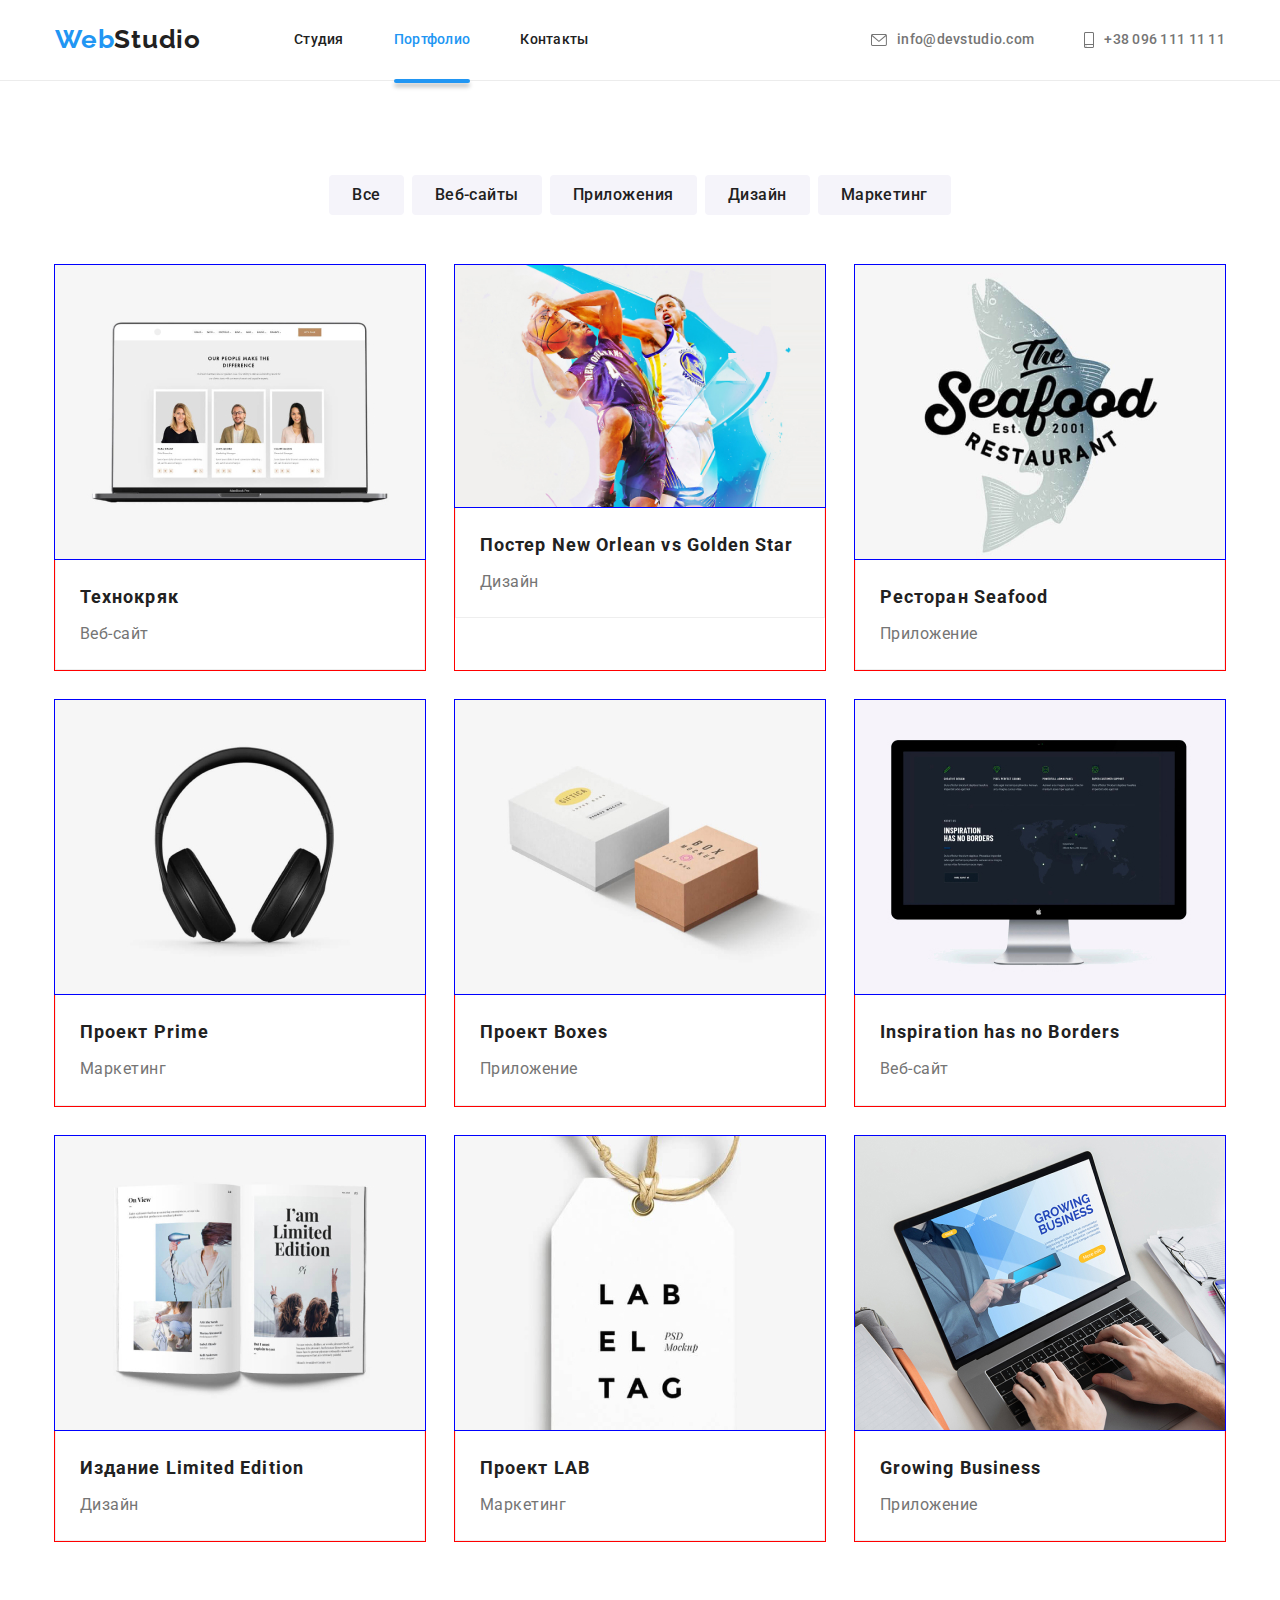
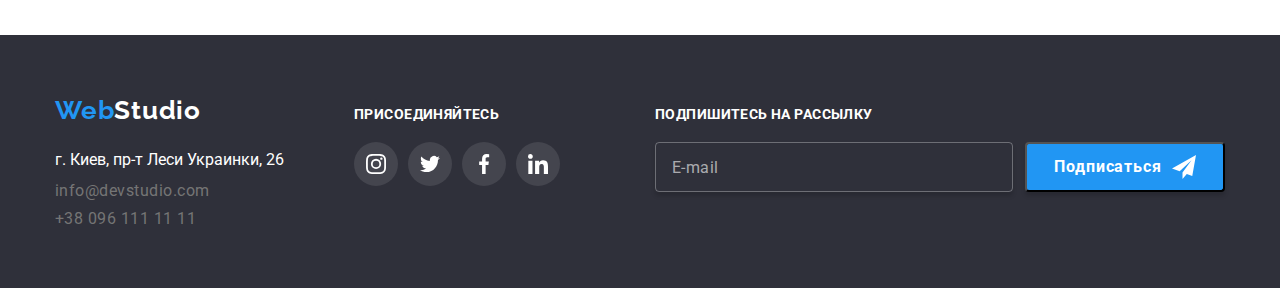
==== commit e21886b4: "fixing portfolio cards" ====
--- a/portfolio.html
+++ b/portfolio.html
@@ -131,13 +131,13 @@
                                         alt="card-1">
                                     </picture> -->
                                     <picture>
-                                        <source srcset="./images/portfolio-cards/card1-desktop.jpeg 1x, ./images/portfolio-cards/card1-desktop@2x.jpeg 2x"
+                                        <source srcset="./images/portfolio-cards/card1-desktop.jpg 1x, ./images/portfolio-cards/card1-desktop@2x.jpg 2x"
                                             media="(min-width: 1200px)">
-                                        <source srcset="./images/portfolio-cards/card1-tablet.jpeg 1x, ./images/portfolio-cards/card1-tablet@2x.jpeg 2x"
+                                        <source srcset="./images/portfolio-cards/card1-tablet.jpg 1x, ./images/portfolio-cards/card1-tablet@2x.jpg 2x"
                                             media="(min-width: 768px)">
-                                        <source srcset="./images/portfolio-cards/card1-mobile.jpeg 1x, ./images/portfolio-cards/card1-mobile@2x.jpeg 2x"
+                                        <source srcset="./images/portfolio-cards/card1-mobile.jpg 1x, ./images/portfolio-cards/card1-mobile@2x.jpg 2x"
                                             media="(min-width: 480px)">
-                                        <img width="450" src="./images/portfolio-cards/card1-mobile.jpeg" alt="portfolio1">
+                                        <img width="450" src="./images/portfolio-cards/card1-mobile.jpg" alt="card1">
                                     </picture>
                                     <div class="card-menu__overlay">
                                         <p class="card-menu__hover-description">
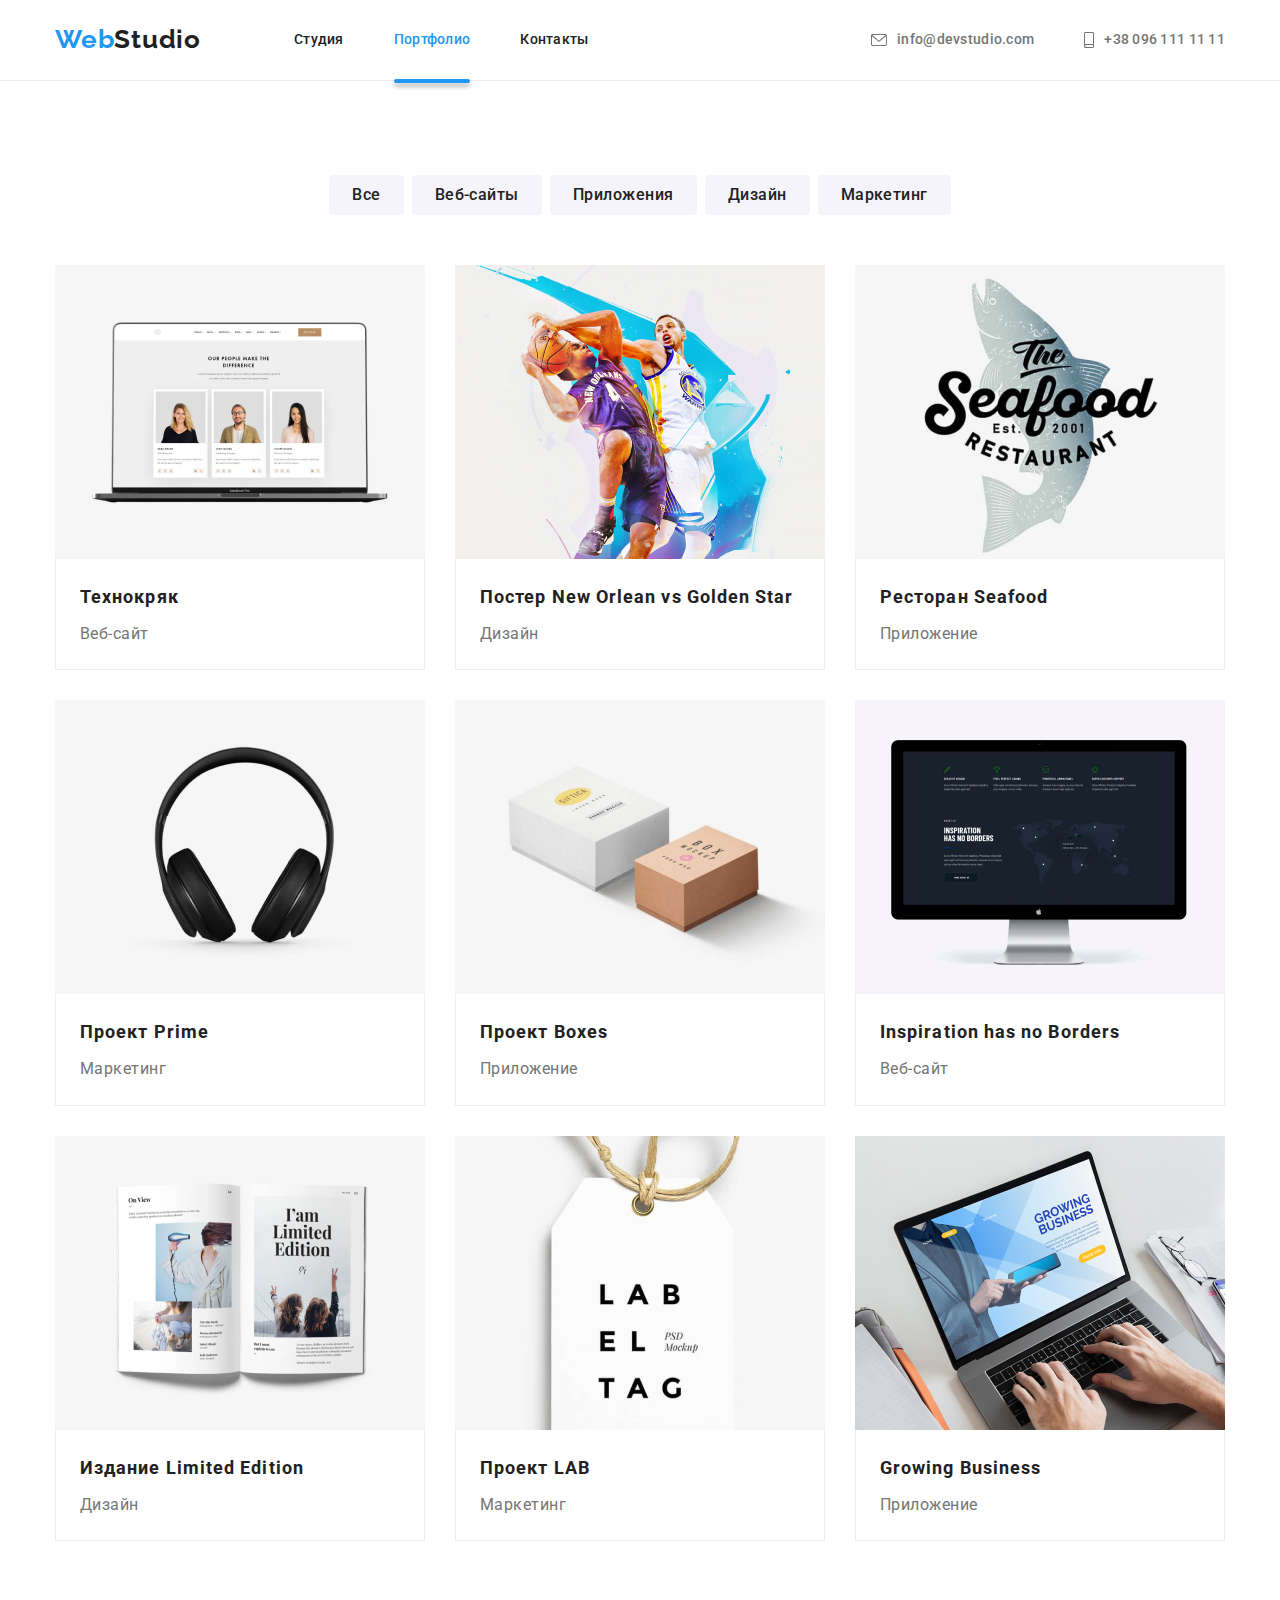
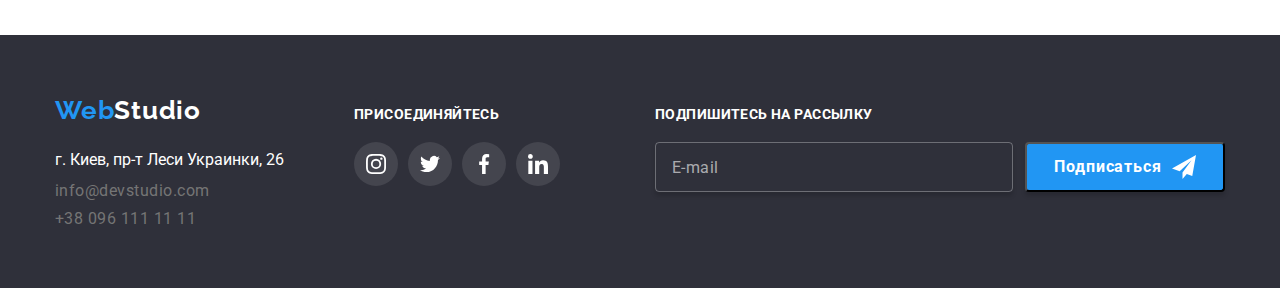
==== commit 2c007946: "fixing card description" ====
--- a/portfolio.html
+++ b/portfolio.html
@@ -160,19 +160,15 @@
                         <a href="" class="card-menu__link">
                             <article>
                                 <div class="card-menu__thumb">
-                                    <img srcset="./images/portfolio-cards/card2-mobile.jpg 1x,
-                                    ./images/portfolio-cards/card2-mobile@2x.jpg 2x,"
-                                    scr="./images/portfolio-cards/card2-mobile.jpg" 
-                                    alt="card-2",
-                                    srcset="./images/portfolio-cards/card2-tablet.jpg 1x,
-                                    ./images/portfolio-cards/card2-tablet@2x.jpg 2x,"
-                                     
-                                    alt="card-2",
-                                    srcset="./images/portfolio-cards/card2-desktop.jpg 1x,
-                                    ./images/portfolio-cards/card2-desktop@2x.jpg 2x,"
-                                     
-                                    alt="card-2"
-                                    />
+                                    <picture>
+                                        <source srcset="./images/portfolio-cards/card2-desktop.jpg 1x, ./images/portfolio-cards/card2-desktop@2x.jpg 2x"
+                                            media="(min-width: 1200px)">
+                                        <source srcset="./images/portfolio-cards/card2-tablet.jpg 1x, ./images/portfolio-cards/card2-tablet@2x.jpg 2x"
+                                            media="(min-width: 768px)">
+                                        <source srcset="./images/portfolio-cards/card2-mobile.jpg 1x, ./images/portfolio-cards/card2-mobile@2x.jpg 2x"
+                                            media="(min-width: 480px)">
+                                        <img width="450" src="./images/portfolio-cards/card2-mobile.jpg" alt="card2">
+                                    </picture>
                                     <div class="card-menu__overlay">
                                         <p class="card-menu__hover-description">
                                             Lorem ipsum dolor, sit amet consectetur adipisicing elit. Nulla modi officia ut.
@@ -192,10 +188,15 @@
                         <a href="" class="card-menu__link">
                             <article>
                                 <div class="card-menu__thumb">
-                                    <img srcset="./images/seafood.jpg 1x,
-                                    ./images/seafood@2x.jpg 2x,"
-                                    scr="./images/seafood.jpg"
-                                    alt="seafood" width="370" height="294" />
+                                    <picture>
+                                        <source srcset="./images/portfolio-cards/card3-desktop.jpg 1x, ./images/portfolio-cards/card3-desktop@2x.jpg 2x"
+                                            media="(min-width: 1200px)">
+                                        <source srcset="./images/portfolio-cards/card3-tablet.jpg 1x, ./images/portfolio-cards/card3-tablet@2x.jpg 2x"
+                                            media="(min-width: 768px)">
+                                        <source srcset="./images/portfolio-cards/card3-mobile.jpg 1x, ./images/portfolio-cards/card3-mobile@2x.jpg 2x"
+                                            media="(min-width: 480px)">
+                                        <img width="450" src="./images/portfolio-cards/card3-mobile.jpg" alt="card3">
+                                    </picture>
                                     <div class="card-menu__overlay">
                                         <p class="card-menu__hover-description">
                                             Lorem ipsum dolor sit, amet consectetur adipisicing elit. Dignissimos dolorum error quisquam, corrupti
@@ -216,10 +217,15 @@
                         <a href="" class="card-menu__link">
                             <article>
                                 <div class="card-menu__thumb">
-                                    <img srcset="./images/prime.jpg 1x,
-                                    ./images/prime@2x.jpg 2x,"
-                                    scr="./images/prime.jpg"
-                                    alt="prime" width="370" height="294" />
+                                    <picture>
+                                        <source srcset="./images/portfolio-cards/card4-desktop.jpg 1x, ./images/portfolio-cards/card4-desktop@2x.jpg 2x"
+                                            media="(min-width: 1200px)">
+                                        <source srcset="./images/portfolio-cards/card4-tablet.jpg 1x, ./images/portfolio-cards/card4-tablet@2x.jpg 2x"
+                                            media="(min-width: 768px)">
+                                        <source srcset="./images/portfolio-cards/card4-mobile.jpg 1x, ./images/portfolio-cards/card4-mobile@2x.jpg 2x"
+                                            media="(min-width: 480px)">
+                                        <img width="450" src="./images/portfolio-cards/card4-mobile.jpg" alt="card4">
+                                    </picture>
                                     <div class="card-menu__overlay">
                                         <p class="card-menu__hover-description">
                                             Lorem ipsum dolor sit, amet consectetur adipisicing elit. A dignissimos amet, voluptatum placeat incidunt
@@ -240,10 +246,15 @@
                         <a href="" class="card-menu__link">
                             <article>
                                 <div class="card-menu__thumb">
-                                    <img srcset="./images/boxes.jpg 1x,
-                                    ./images/boxes@2x.jpg 2x,"
-                                    scr="./images/boxes.jpg"
-                                    alt="boxes" width="370" height="294" />
+                                <picture>
+                                    <source srcset="./images/portfolio-cards/card5-desktop.jpg 1x, ./images/portfolio-cards/card5-desktop@2x.jpg 2x"
+                                        media="(min-width: 1200px)">
+                                    <source srcset="./images/portfolio-cards/card5-tablet.jpg 1x, ./images/portfolio-cards/card5-tablet@2x.jpg 2x"
+                                        media="(min-width: 768px)">
+                                    <source srcset="./images/portfolio-cards/card5-mobile.jpg 1x, ./images/portfolio-cards/card5-mobile@2x.jpg 2x"
+                                        media="(min-width: 480px)">
+                                    <img width="450" src="./images/portfolio-cards/card5-mobile.jpg" alt="card5">
+                                </picture>
                                     <div class="card-menu__overlay">
                                         <p class="card-menu__hover-description">
                                             Lorem, ipsum dolor sit amet consectetur adipisicing elit. Ipsa dignissimos nihil doloremque quam voluptatem.
@@ -263,10 +274,15 @@
                         <a href="" class="card-menu__link">
                             <article>
                                 <div class="card-menu__thumb">
-                                    <img srcset="./images/inspiration.jpg 1x,
-                                    ./images/inspiration@2x.jpg 2x,"
-                                    scr="./images/inspiration.jpg"
-                                    alt="inspiration-has-no-borders" width="370" height="294" />
+                                    <picture>
+                                        <source srcset="./images/portfolio-cards/card6-desktop.jpg 1x, ./images/portfolio-cards/card6-desktop@2x.jpg 2x"
+                                            media="(min-width: 1200px)">
+                                        <source srcset="./images/portfolio-cards/card6-tablet.jpg 1x, ./images/portfolio-cards/card6-tablet@2x.jpg 2x"
+                                            media="(min-width: 768px)">
+                                        <source srcset="./images/portfolio-cards/card6-mobile.jpg 1x, ./images/portfolio-cards/card6-mobile@2x.jpg 2x"
+                                            media="(min-width: 480px)">
+                                        <img width="450" src="./images/portfolio-cards/card6-mobile.jpg" alt="card6">
+                                    </picture>
                                     <div class="card-menu__overlay">
                                         <p class="card-menu__hover-description">
                                             Lorem, ipsum dolor sit amet consectetur adipisicing elit. Quasi veniam nulla optio? Nulla quo distinctio
@@ -287,10 +303,15 @@
                         <a href="" class="card-menu__link">
                             <article>
                                 <div class="card-menu__thumb">
-                                    <img srcset="./images/limited-edition.jpg 1x,
-                                    ./images/limited-edition@2x.jpg 2x,"
-                                    scr="./images/limited-edition.jpg" 
-                                    alt="limited-edition" width="370" height="294" />
+                                    <picture>
+                                        <source srcset="./images/portfolio-cards/card7-desktop.jpg 1x, ./images/portfolio-cards/card7-desktop@2x.jpg 2x"
+                                            media="(min-width: 1200px)">
+                                        <source srcset="./images/portfolio-cards/card7-tablet.jpg 1x, ./images/portfolio-cards/card7-tablet@2x.jpg 2x"
+                                            media="(min-width: 768px)">
+                                        <source srcset="./images/portfolio-cards/card7-mobile.jpg 1x, ./images/portfolio-cards/card7-mobile@2x.jpg 2x"
+                                            media="(min-width: 480px)">
+                                        <img width="450" src="./images/portfolio-cards/card7-mobile.jpg" alt="card7">
+                                    </picture>
                                     <div class="card-menu__overlay">
                                         <p class="card-menu__hover-description">
                                             Lorem ipsum dolor sit amet consectetur adipisicing elit. Voluptas, beatae culpa provident eum in eos odio?
@@ -310,10 +331,15 @@
                         <a href="" class="card-menu__link">
                             <article>
                                 <div class="card-menu__thumb">
-                                    <img srcset="./images/lab.jpg 1x,
-                                    ./images/lab@2x.jpg 2x,"
-                                    scr="./images/lab.jpg"
-                                    alt="lab" width="370" height="294" />
+                                    <picture>
+                                        <source srcset="./images/portfolio-cards/card8-desktop.jpg 1x, ./images/portfolio-cards/card8-desktop@2x.jpg 2x"
+                                            media="(min-width: 1200px)">
+                                        <source srcset="./images/portfolio-cards/card8-tablet.jpg 1x, ./images/portfolio-cards/card8-tablet@2x.jpg 2x"
+                                            media="(min-width: 768px)">
+                                        <source srcset="./images/portfolio-cards/card8-mobile.jpg 1x, ./images/portfolio-cards/card8-mobile@2x.jpg 2x"
+                                            media="(min-width: 480px)">
+                                        <img width="450" src="./images/portfolio-cards/card8-mobile.jpg" alt="card8">
+                                    </picture>
                                     <div class="card-menu__overlay">
                                         <p class="card-menu__hover-description">
                                             Lorem ipsum dolor sit amet consectetur adipisicing elit. Ad error corporis rerum delectus quos consequatur
@@ -334,10 +360,15 @@
                         <a href="" class="card-menu__link">
                             <article>
                                 <div class="card-menu__thumb">
-                                    <img srcset="./images/growing-business.jpg 1x,
-                                    ./images/growing-business@2x.jpg 2x,"
-                                    scr="./images/growing-business.jpg"
-                                    alt="growing-business" width="370" height="294" />
+                                    <picture>
+                                        <source srcset="./images/portfolio-cards/card9-desktop.jpg 1x, ./images/portfolio-cards/card9-desktop@2x.jpg 2x"
+                                            media="(min-width: 1200px)">
+                                        <source srcset="./images/portfolio-cards/card9-tablet.jpg 1x, ./images/portfolio-cards/card9-tablet@2x.jpg 2x"
+                                            media="(min-width: 768px)">
+                                        <source srcset="./images/portfolio-cards/card9-mobile.jpg 1x, ./images/portfolio-cards/card9-mobile@2x.jpg 2x"
+                                            media="(min-width: 480px)">
+                                        <img width="450" src="./images/portfolio-cards/card9-mobile.jpg" alt="card9">
+                                    </picture>
                                     <div class="card-menu__overlay">
                                         <p class="card-menu__hover-description">
                                             Lorem ipsum dolor, sit amet consectetur adipisicing elit. Odit natus nostrum rem.
--- a/css/main.min.css
+++ b/css/main.min.css
@@ -1,2 +1,2 @@
-h1,h2,h3,p{margin:0;-webkit-user-select:none;-moz-user-select:none;-ms-user-select:none;user-select:none}a{text-decoration:none}ul{padding:0;margin:0;list-style:none}img{display:block;max-width:100%;height:auto}.pagebody{font-family:Roboto, sans-serif;background-color:#fff;color:#757575;margin:0 auto}.cursors{cursor:pointer}.container{padding:0 15px;margin:0 auto}@media screen and (min-width: 480px){.container{width:480px}}@media screen and (min-width: 768px){.container{width:768px}}@media screen and (min-width: 1200px){.container{width:1200px}}.section{padding:60px 0}@media screen and (min-width: 1200px){.section{padding:94px 0}}.header{background-color:#fff;border-bottom:1px solid #ececec}.nav-section{position:relative;display:-webkit-box;display:-ms-flexbox;display:flex;-webkit-box-align:center;-ms-flex-align:center;align-items:center;-webkit-box-pack:justify;-ms-flex-pack:justify;justify-content:space-between;width:100%}.mobile-open,.mobile-close{display:-webkit-inline-box;display:-ms-inline-flexbox;display:inline-flex;margin:0;padding:0;border:none;background-color:transparent}.mobile-open:hover,.mobile-open:focus,.mobile-open:active,.mobile-close:hover,.mobile-close:focus,.mobile-close:active{color:#2196f3;-webkit-transition-duration:250ms;transition-duration:250ms;-webkit-transition-timing-function:cubic-bezier(0.4, 0, 0.2, 1);transition-timing-function:cubic-bezier(0.4, 0, 0.2, 1)}@media screen and (min-width: 768px){.mobile-open,.mobile-close{display:none}}.site-nav{display:none}@media screen and (min-width: 768px){.site-nav{display:-webkit-box;display:-ms-flexbox;display:flex;-webkit-box-align:center;-ms-flex-align:center;align-items:center;margin-left:88px;color:#212121}}@media screen and (min-width: 1200px){.site-nav{margin-left:93px}}.site-nav__item:not(:last-child){margin-right:50px}.site-nav__link{position:relative;font-weight:500;font-size:40px;line-height:1.8;text-align:center;letter-spacing:0.02em;color:#212121;text-decoration:none;-webkit-transition-property:color;transition-property:color;-webkit-transition-duration:250ms;transition-duration:250ms;-webkit-transition-timing-function:cubic-bezier(0.4, 0, 0.2, 1);transition-timing-function:cubic-bezier(0.4, 0, 0.2, 1)}.site-nav__link:hover,.site-nav__link:focus,.site-nav__link:active{color:#2196f3}@media screen and (min-width: 768px){.site-nav__link{display:block;padding-top:32px;padding-bottom:32px;font-weight:500;font-size:14px;line-height:1.14;letter-spacing:0.02em;color:#212121}}.site-nav__link--current{color:#2196f3}@media screen and (min-width: 768px){.site-nav__link--current::after{position:absolute;bottom:-3px;content:"";display:block;width:100%;height:4px;border-radius:2px;-webkit-box-shadow:0px 4px 4px rgba(0,0,0,0.25);box-shadow:0px 4px 4px rgba(0,0,0,0.25);background:#2196f3}}.contact-list{display:none;color:#757575}@media screen and (min-width: 768px){.contact-list{display:-webkit-box;display:-ms-flexbox;display:flex;-webkit-box-orient:vertical;-webkit-box-direction:normal;-ms-flex-direction:column;flex-direction:column;-webkit-box-align:left;-ms-flex-align:left;align-items:left;margin-left:auto}}@media screen and (min-width: 1200px){.contact-list{display:-webkit-box;display:-ms-flexbox;display:flex;-webkit-box-orient:horizontal;-webkit-box-direction:normal;-ms-flex-direction:row;flex-direction:row}}@media screen and (min-width: 768px){.contact-list__item:not(:last-child){margin-bottom:10px}}@media screen and (min-width: 1200px){.contact-list__item:not(:last-child){margin-bottom:0}.contact-list__item:last-child{margin-left:50px}}.contact-link{display:-webkit-box;display:-ms-flexbox;display:flex;-webkit-box-align:center;-ms-flex-align:center;align-items:center;font-style:normal;font-weight:500;font-size:14px;line-height:1.14;letter-spacing:0.02em;text-decoration:none;background-color:#fff;color:#757575;-webkit-transition-property:color;transition-property:color;-webkit-transition-duration:250ms;transition-duration:250ms;-webkit-transition-timing-function:cubic-bezier(0.4, 0, 0.2, 1);transition-timing-function:cubic-bezier(0.4, 0, 0.2, 1)}.contact-link:hover,.contact-link:focus{color:#2196f3}@media screen and (min-width: 1200px){.contact-link{padding-top:32px;padding-bottom:32px}}.head-contacts__icon{display:inline-block;fill:currentColor;margin-right:10px}.mobile,.mobile-container{position:fixed;background-color:#ffffff;top:0;left:0;width:100%;height:100vh;z-index:5;display:-webkit-box;display:-ms-flexbox;display:flex;-webkit-box-orient:vertical;-webkit-box-direction:normal;-ms-flex-direction:column;flex-direction:column;-webkit-box-pack:justify;-ms-flex-pack:justify;justify-content:space-between;padding:48px 40px}@media screen and (min-width: 768px){.mobile,.mobile-container{opacity:0;pointer-events:none}}.mobile-open,.mobile-close{position:absolute;right:15px;top:10px;margin:0;padding:0;border:none;background-color:transparent;cursor:pointer}.mobile-open:hover,.mobile-open:focus,.mobile-close:hover,.mobile-close:focus{fill:#2196f3;-webkit-transition-duration:250ms;transition-duration:250ms;-webkit-transition-timing-function:cubic-bezier(0.4, 0, 0.2, 1);transition-timing-function:cubic-bezier(0.4, 0, 0.2, 1)}@media screen and (min-width: 768px){.mobile-open,.mobile-close{display:none;pointer-events:none}}.mobile-open{right:8px;top:10px;margin:0;padding:0;border:none;background-color:transparent;cursor:pointer}@media screen and (min-width: 768px){.mobile-open{display:none;pointer-events:none}}.icon-menu:hover,.icon-menu:focus{fill:#2196f3;-webkit-transition-duration:250ms;transition-duration:250ms;-webkit-transition-timing-function:cubic-bezier(0.4, 0, 0.2, 1);transition-timing-function:cubic-bezier(0.4, 0, 0.2, 1)}.mobile-menu__item{margin-bottom:32px}.mobile-menu__link{font-weight:500;font-size:40px;line-height:1.17;letter-spacing:0.02em;color:#212121}@media screen and (max-width: 480px){.mobile-menu__link{font-size:8vw}}.mobile-menu__link:hover,.mobile-menu__link:focus,.mobile-menu__link:active{color:#2196f3;-webkit-transition-duration:250ms;transition-duration:250ms;-webkit-transition-timing-function:cubic-bezier(0.4, 0, 0.2, 1);transition-timing-function:cubic-bezier(0.4, 0, 0.2, 1)}.mobile-contacts{margin-bottom:64px}.mobile-contacts__item:not(:last-child){margin-bottom:32px}.mobile-contacts__tel{font-weight:500;font-size:34px;line-height:1.176;letter-spacing:0.02em;color:#2196f3}@media screen and (max-width: 480px){.mobile-contacts__tel{font-size:7vw}}.mobile-contacts__mail{font-weight:500;font-size:24px;line-height:1.166;letter-spacing:0.02em;color:#757575}@media screen and (max-width: 480px){.mobile-contacts__mail{font-size:5vw}}.mobile-contacts__mail:hover,.mobile-contacts__mail:focus,.mobile-contacts__mail:active{color:#2196f3;-webkit-transition-duration:250ms;transition-duration:250ms;-webkit-transition-timing-function:cubic-bezier(0.4, 0, 0.2, 1);transition-timing-function:cubic-bezier(0.4, 0, 0.2, 1)}.burger-links{display:-webkit-box;display:-ms-flexbox;display:flex}.burger-links__item:not(:first-child){padding-left:10px}.burger-links__item:not(:last-child){padding-right:10px}.burger-links__item:not(:last-child){border-right:1px solid rgba(33,33,33,0.2)}.burger-links-link{font-weight:500;font-size:18px;line-height:1.2;letter-spacing:0.02em;color:#2196f3}@media screen and (max-width: 480px){.burger-links-link{font-size:3.7vw}}.mobile.is-hidden{opacity:0;pointer-events:none}.footer{display:block;width:auto;background-color:#2f303a;padding-top:60px;padding-bottom:60px}.footer__section{text-align:center;width:100%}@media screen and (min-width: 768px){.footer__section{display:-webkit-box;display:-ms-flexbox;display:flex;-ms-flex-wrap:wrap;flex-wrap:wrap;-webkit-box-align:baseline;-ms-flex-align:baseline;align-items:baseline;-webkit-box-pack:center;-ms-flex-pack:center;justify-content:center;text-align:center}}@media screen and (min-width: 1200px){.footer__section{-ms-flex-wrap:nowrap;flex-wrap:nowrap;text-align:left}}.footer__address{font-style:normal;line-height:1.71;margin-bottom:8px;color:#fff}@media screen and (min-width: 1200px){.footer__address{margin-bottom:9px}}.footer__nav-link{font-style:normal;line-height:1.12;letter-spacing:0.03em;text-decoration:none;color:#757575;-webkit-transition-property:color;transition-property:color;-webkit-transition-duration:250ms;transition-duration:250ms;-webkit-transition-timing-function:cubic-bezier(0.4, 0, 0.2, 1);transition-timing-function:cubic-bezier(0.4, 0, 0.2, 1)}.footer__contacts--item:not(:last-child){margin-bottom:8px}@media screen and (min-width: 1200px){.footer__contacts--item:not(:last-child){margin-bottom:9px}}.footer__contacts--item:last-child{margin-right:0}.footer__nav-link:hover,.footer__nav-link:focus,.footer__nav-link:active{color:#2196f3;-webkit-transition-duration:250ms;transition-duration:250ms;-webkit-transition-timing-function:cubic-bezier(0.4, 0, 0.2, 1);transition-timing-function:cubic-bezier(0.4, 0, 0.2, 1)}.contacts{margin-bottom:60px}@media screen and (min-width: 768px){.contacts{margin-bottom:0}}@media screen and (min-width: 1200px){.contacts{margin-right:70px}}.footer__social-links{display:-webkit-box;display:-ms-flexbox;display:flex;-webkit-box-align:center;-ms-flex-align:center;align-items:center;-webkit-box-pack:center;-ms-flex-pack:center;justify-content:center}.footer__title{color:#fff;font-weight:700;font-size:14px;line-height:1.17;letter-spacing:0.03em;margin-bottom:20px;text-transform:uppercase}.footer__social-media{margin-bottom:60px}@media screen and (min-width: 768px){.footer__social-media{margin-left:165px;margin-bottom:0}}@media screen and (min-width: 1200px){.footer__social-media{margin-left:0;margin-right:auto}}.social-media__link{display:-webkit-box;display:-ms-flexbox;display:flex;-webkit-box-pack:center;-ms-flex-pack:center;justify-content:center;-webkit-box-align:center;-ms-flex-align:center;align-items:center;width:44px;height:44px;border-radius:50%;color:#afb1b8;background:rgba(255,255,255,0.1);-webkit-transition-property:background-color;transition-property:background-color;-webkit-transition-duration:250ms;transition-duration:250ms;-webkit-transition-timing-function:cubic-bezier(0.4, 0, 0.2, 1);transition-timing-function:cubic-bezier(0.4, 0, 0.2, 1)}.social-media__link:not(:last-child){margin-right:10px}.social-media__link:hover,.social-media__link:focus{background-color:#2196f3}.join-us__icon{display:-webkit-box;display:-ms-flexbox;display:flex;-webkit-box-pack:center;-ms-flex-pack:center;justify-content:center;-webkit-box-align:center;-ms-flex-align:center;align-items:center;padding:0;fill:#fff}.footer__subscription{margin-left:auto}@media screen and (min-width: 768px){.footer__subscription{display:block;margin-left:0;-webkit-box-align:center;-ms-flex-align:center;align-items:center;text-align:center;margin-top:60px}}@media screen and (min-width: 1200px){.footer__subscription{margin-top:0;text-align:left}}.subscribe__list{display:-webkit-box;display:-ms-flexbox;display:flex;-webkit-box-orient:vertical;-webkit-box-direction:normal;-ms-flex-direction:column;flex-direction:column;-webkit-box-align:center;-ms-flex-align:center;align-items:center}@media screen and (min-width: 1200px){.subscribe__list{-webkit-box-orient:horizontal;-webkit-box-direction:normal;-ms-flex-direction:row;flex-direction:row;-webkit-box-pack:center;-ms-flex-pack:center;justify-content:center}}.subscribe__input{display:-webkit-box;display:-ms-flexbox;display:flex;-webkit-box-align:center;-ms-flex-align:center;align-items:center;padding:0 16px;width:358px;height:50px;font-size:16px;line-height:1.25;letter-spacing:0.03em;color:rgba(255,255,255,0.6);border:1px solid rgba(255,255,255,0.3);-webkit-box-shadow:0px 4px 4px rgba(0,0,0,0.15);box-shadow:0px 4px 4px rgba(0,0,0,0.15);border-radius:4px;background-color:transparent}.subscribe__input::-webkit-input-placeholder{font-size:16px;line-height:1.25;letter-spacing:0.03em;color:rgba(255,255,255,0.6)}.subscribe__input:-ms-input-placeholder{font-size:16px;line-height:1.25;letter-spacing:0.03em;color:rgba(255,255,255,0.6)}.subscribe__input::-ms-input-placeholder{font-size:16px;line-height:1.25;letter-spacing:0.03em;color:rgba(255,255,255,0.6)}.subscribe__input::placeholder{font-size:16px;line-height:1.25;letter-spacing:0.03em;color:rgba(255,255,255,0.6)}.subscribe__btn{display:-webkit-box;display:-ms-flexbox;display:flex;-webkit-box-pack:center;-ms-flex-pack:center;justify-content:center;-webkit-box-align:center;-ms-flex-align:center;align-items:center;margin-top:20px;width:200px;height:50px;font-weight:bold;font-size:16px;line-height:1.9;letter-spacing:0.06em;-webkit-box-shadow:0px 4px 4px rgba(0,0,0,0.15);box-shadow:0px 4px 4px rgba(0,0,0,0.15);border-radius:4px;color:#fff;background-color:#2196f3}@media screen and (min-width: 1200px){.subscribe__btn{margin-top:0;margin-left:12px}}.subscribe__icon{margin-left:10px;fill:currentColor}.logo{display:block;font-family:Raleway;font-weight:bold;font-size:26px;line-height:1.2;letter-spacing:0.03em;text-decoration:none}.logo--accent{color:#2196f3}@media screen and (min-width: 1200px){.logo{font-size:26px}}.logo--header{padding-top:16px;padding-bottom:16px;color:#212121}@media screen and (min-width: 1200px){.logo--header{padding-top:24px;padding-bottom:25px}}.logo--footer{margin-bottom:20px;color:#fff}.hero__overlay{width:100%;max-width:480px;height:auto;padding:118px 0;text-align:center;margin-left:auto;margin-right:auto;background-repeat:no-repeat;background:#c4c4c4;background-image:-webkit-gradient(linear, left top, right top, from(rgba(47,48,58,0.4)), to(rgba(47,48,58,0.4))),url("../images/hero-mobile.png");background-image:linear-gradient(to right, rgba(47,48,58,0.4), rgba(47,48,58,0.4)),url("../images/hero-mobile.png");background-size:cover}@media screen and (min-width: 1200px){.hero__overlay{padding:200px 0}}@media screen and (min-width: 768px){.hero__overlay{max-width:768px;background-size:cover}}@media screen and (min-width: 1200px){.hero__overlay{max-width:1200px;height:600px;background-size:cover}}@media screen and (min-device-pixel-ratio: 2), (-webkit-min-device-pixel-ratio: 2), screen and (-webkit-min-device-pixel-ratio: 2), screen and (min-resolution: 192dpi), screen and (min-resolution: 2dppx){.hero__overlay{background-image:-webkit-gradient(linear, left top, right top, from(rgba(47,58,57,0.4)), to(rgba(47,48,58,0.4))),url("../images/hero-mobile@2x.png");background-image:linear-gradient(to right, rgba(47,58,57,0.4), rgba(47,48,58,0.4)),url("../images/hero-mobile@2x.png")}}@media screen and (min-width: 768px){.hero__overlay{max-width:768px;background-image:-webkit-gradient(linear, left top, right top, from(rgba(47,48,58,0.4)), to(rgba(47,48,58,0.4))),url("../images/hero-tablet.png");background-image:linear-gradient(to right, rgba(47,48,58,0.4), rgba(47,48,58,0.4)),url("../images/hero-tablet.png")}}@media screen and (min-device-pixel-ratio: 2), (-webkit-min-device-pixel-ratio: 2), screen and (-webkit-min-device-pixel-ratio: 2), screen and (min-resolution: 192dpi), screen and (min-resolution: 2dppx){.hero__overlay{background-image:-webkit-gradient(linear, left top, right top, from(rgba(47,58,57,0.4)), to(rgba(47,48,58,0.4))),url("../images/hero-tablet@2x.png");background-image:linear-gradient(to right, rgba(47,58,57,0.4), rgba(47,48,58,0.4)),url("../images/hero-tablet@2x.png")}}@media screen and (min-width: 1200px){.hero__overlay{padding-top:200px;padding-bottom:200px;max-width:1600px;background-image:-webkit-gradient(linear, left top, right top, from(rgba(47,48,58,0.4)), to(rgba(47,48,58,0.4))),url("../images/hero-desktop.png");background-image:linear-gradient(to right, rgba(47,48,58,0.4), rgba(47,48,58,0.4)),url("../images/hero-desktop.png")}}@media screen and (min-device-pixel-ratio: 2), (-webkit-min-device-pixel-ratio: 2), screen and (-webkit-min-device-pixel-ratio: 2), screen and (min-resolution: 192dpi), screen and (min-resolution: 2dppx){.hero__overlay{background-image:-webkit-gradient(linear, left top, right top, from(rgba(47,58,57,0.4)), to(rgba(47,48,58,0.4))),url("../images/index/hero-desktop@2x.png");background-image:linear-gradient(to right, rgba(47,58,57,0.4), rgba(47,48,58,0.4)),url("../images/index/hero-desktop@2x.png")}}@media screen and (min-device-pixel-ratio: 1), screen and (-webkit-min-device-pixel-ratio: 1), screen and (min-resolution: 96dpi), screen and (min-resolution: 1dppx){.hero__overlay{background-image:-webkit-gradient(linear, left top, right top, from(rgba(47,58,57,0.4)), to(rgba(47,48,58,0.4))),url("../images/hero-mobile.png");background-image:linear-gradient(to right, rgba(47,58,57,0.4), rgba(47,48,58,0.4)),url("../images/hero-mobile.png")}}@media screen and (min-device-pixel-ratio: 2), screen and (-webkit-min-device-pixel-ratio: 2), screen and (min-resolution: 192dpi), screen and (min-resolution: 2dppx){.hero__overlay{background-image:-webkit-gradient(linear, left top, right top, from(rgba(47,58,57,0.4)), to(rgba(47,48,58,0.4))),url("../images/hero-mobile@2x.png");background-image:linear-gradient(to right, rgba(47,58,57,0.4), rgba(47,48,58,0.4)),url("../images/hero-mobile@2x.png")}}@media screen and (min-width: 768px) and (min-device-pixel-ratio: 1), screen and (min-width: 768px) and (-webkit-min-device-pixel-ratio: 1), screen and (min-width: 768px) and (min-resolution: 96dpi), screen and (min-width: 768px) and (min-resolution: 1dppx){.hero__overlay{background-image:-webkit-gradient(linear, left top, right top, from(rgba(47,48,58,0.4)), to(rgba(47,48,58,0.4))),url("../images/hero-tablet.png");background-image:linear-gradient(to right, rgba(47,48,58,0.4), rgba(47,48,58,0.4)),url("../images/hero-tablet.png")}}@media screen and (min-width: 768px) and (min-device-pixel-ratio: 2), screen and (min-width: 768px) and (-webkit-min-device-pixel-ratio: 2), screen and (min-width: 768px) and (min-resolution: 192dpi), screen and (min-width: 768px) and (min-resolution: 2dppx){.hero__overlay{background-image:-webkit-gradient(linear, left top, right top, from(rgba(47,48,58,0.4)), to(rgba(47,48,58,0.4))),url("../images/hero-tablet@2x.png");background-image:linear-gradient(to right, rgba(47,48,58,0.4), rgba(47,48,58,0.4)),url("../images/hero-tablet@2x.png")}}.hero__title{margin-bottom:30px;margin-left:auto;margin-right:auto;width:360px;font-weight:900;font-size:26px;line-height:1.6;text-align:center;letter-spacing:0.06em;text-transform:uppercase;color:#fff}@media screen and (min-width: 1200px){.hero__title{width:696px;font-size:44px;line-height:1.37}}.hero__btn{padding:10px 32px;font-style:normal;font-weight:bold;font-size:16px;line-height:1.9;letter-spacing:0.06em;border-radius:4px;background-color:#2196f3;color:#fff;-webkit-transition-property:background-color;transition-property:background-color;-webkit-transition-duration:250ms;transition-duration:250ms;-webkit-transition-timing-function:cubic-bezier(0.4, 0, 0.2, 1);transition-timing-function:cubic-bezier(0.4, 0, 0.2, 1)}.hero__btn:hover,.hero__btn:focus{background-color:#188ce8}.backdrop{position:fixed;overflow-y:scroll;z-index:2;width:100%;height:100%;top:0;left:0;background-color:rgba(0,0,0,0.2);opacity:1;visibility:visible;-webkit-transition-property:opacity;transition-property:opacity;-webkit-transition-duration:250ms;transition-duration:250ms;-webkit-transition-timing-function:cubic-bezier(0.4, 0, 0.2, 1);transition-timing-function:cubic-bezier(0.4, 0, 0.2, 1)}.backdrop.is-hidden{opacity:0;visibility:hidden;pointer-events:none}.modal{position:absolute;top:50%;left:50%;max-width:450px;width:100%;height:609px;-webkit-box-shadow:0px 1px 3px rgba(0,0,0,0.12),0px 1px 1px rgba(0,0,0,0.14),0px 2px 1px rgba(0,0,0,0.2);box-shadow:0px 1px 3px rgba(0,0,0,0.12),0px 1px 1px rgba(0,0,0,0.14),0px 2px 1px rgba(0,0,0,0.2);border-radius:4px;background-color:#fff;visibility:visible;-webkit-transform:translate(-50%, -50%) scale(1);transform:translate(-50%, -50%) scale(1);-webkit-transition-property:-webkit-transform;transition-property:-webkit-transform;transition-property:transform;transition-property:transform, -webkit-transform;-webkit-transition-duration:250ms;transition-duration:250ms;-webkit-transition-timing-function:cubic-bezier(0.4, 0, 0.2, 1);transition-timing-function:cubic-bezier(0.4, 0, 0.2, 1)}@media screen and (min-width: 1200px){.modal{max-width:528px;height:581px}}.backdrop.is-hidden .modal{-webkit-transform:translate(-50%, -50%) scale(0.4);transform:translate(-50%, -50%) scale(0.4)}.modal__btn-close{position:absolute;top:0;right:0;display:-webkit-box;display:-ms-flexbox;display:flex;-webkit-box-pack:center;-ms-flex-pack:center;justify-content:center;-webkit-box-align:center;-ms-flex-align:center;align-items:center;margin:8px;padding:0;width:30px;height:30px;border-radius:50%;border:1px solid rgba(0,0,0,0.1);background-color:#fff;-webkit-transition-property:color;transition-property:color;-webkit-transition-duration:250ms;transition-duration:250ms;-webkit-transition-timing-function:cubic-bezier(0.4, 0, 0.2, 1);transition-timing-function:cubic-bezier(0.4, 0, 0.2, 1)}.modal__btn-close:hover,.modal__btn-close:focus{color:#2196f3}.modal__icon-close{position:absolute;top:50%;left:50%;-webkit-transform:translate(-50%, -50%);transform:translate(-50%, -50%);padding:0;fill:currentColor}.form{padding:40px}.form__title{margin-bottom:12px;font-weight:bold;font-size:20px;line-height:1.15;text-align:center;letter-spacing:0.03em;color:#212121}.form__field{margin-bottom:10px;display:-webkit-box;display:-ms-flexbox;display:flex;-webkit-box-orient:vertical;-webkit-box-direction:normal;-ms-flex-direction:column;flex-direction:column}.form__label{margin-bottom:4px;font-size:12px;line-height:1.2;letter-spacing:0.01em;color:#757575}.form__input-box{position:relative;display:-webkit-box;display:-ms-flexbox;display:flex;-webkit-box-pack:start;-ms-flex-pack:start;justify-content:start;-webkit-box-align:center;-ms-flex-align:center;align-items:center}.form__input{height:40px;width:100%;cursor:pointer;padding-left:42px;border:1px solid rgba(33,33,33,0.2);border-radius:4px;-webkit-transition-property:border;transition-property:border;-webkit-transition-duration:250ms;transition-duration:250ms;-webkit-transition-timing-function:cubic-bezier(0.4, 0, 0.2, 1);transition-timing-function:cubic-bezier(0.4, 0, 0.2, 1)}.form__input:focus,.form__input:hover{outline:none;border:1px solid #2196f3}.form__icon{position:absolute;left:12px;fill:#212121;-webkit-transition-property:fill;transition-property:fill;-webkit-transition-duration:250ms;transition-duration:250ms;-webkit-transition-timing-function:cubic-bezier(0.4, 0, 0.2, 1);transition-timing-function:cubic-bezier(0.4, 0, 0.2, 1)}.form__input:hover+.form__icon,.form__input:focus+.form__icon{fill:#2196f3}.form__comment-area{resize:none;width:100%;height:120px;padding:12px 16px;cursor:pointer;border:1px solid rgba(33,33,33,0.2);border-radius:4px;-webkit-transition-property:border;transition-property:border;-webkit-transition-duration:250ms;transition-duration:250ms;-webkit-transition-timing-function:cubic-bezier(0.4, 0, 0.2, 1);transition-timing-function:cubic-bezier(0.4, 0, 0.2, 1)}.form__comment-area::-webkit-input-placeholder{font-size:14px;line-height:1.2;letter-spacing:0.01em;color:rgba(117,117,117,0.5)}.form__comment-area:-ms-input-placeholder{font-size:14px;line-height:1.2;letter-spacing:0.01em;color:rgba(117,117,117,0.5)}.form__comment-area::-ms-input-placeholder{font-size:14px;line-height:1.2;letter-spacing:0.01em;color:rgba(117,117,117,0.5)}.form__comment-area::placeholder{font-size:14px;line-height:1.2;letter-spacing:0.01em;color:rgba(117,117,117,0.5)}.form__comment-area:hover,.form__comment-area:focus{outline:none;border:1px solid #2196f3}.policy{margin-top:20px;display:-webkit-box;display:-ms-flexbox;display:flex;-webkit-box-pack:center;-ms-flex-pack:center;justify-content:center;-webkit-box-align:center;-ms-flex-align:center;align-items:center;font-size:12px;line-height:1.2;letter-spacing:0.03em;padding:0;color:#757575}@media screen and (min-width: 1200px){.policy{font-size:14px;line-height:1.7}}.policy__link{text-decoration:underline;color:#2196f3}.policy__checkbox{-webkit-appearance:none;-moz-appearance:none;appearance:none}.policy__icon{display:inline-block;width:16px;height:15px;margin-right:7px;background-image:url("../images/check-empty.svg")}.policy__checkbox:checked+.policy__icon{width:16px;height:15px;background:#2196f3;border-radius:2px;background-image:url("../images/check-full.svg");background-size:contain}.form__btn-submit{display:-webkit-box;display:-ms-flexbox;display:flex;-webkit-box-pack:center;-ms-flex-pack:center;justify-content:center;-webkit-box-align:center;-ms-flex-align:center;align-items:center;margin:30px auto 0 auto;width:200px;height:50px;font-weight:bold;font-size:16px;line-height:1.9;letter-spacing:0.06em;color:#fff;background:#2196f3;-webkit-box-shadow:0px 4px 4px rgba(0,0,0,0.15);box-shadow:0px 4px 4px rgba(0,0,0,0.15);border-radius:4px}.feature__list{padding:0;margin:-15px}@media screen and (min-width: 768px){.feature__list{display:-webkit-box;display:-ms-flexbox;display:flex;-ms-flex-wrap:wrap;flex-wrap:wrap}}.feature__item{display:block}@media screen and (max-width: 767px){.feature__item:not(:last-child){margin-bottom:30px}}@media screen and (min-width: 768px){.feature__item{margin:15px;width:calc((100% - 2 * 30px) / 2)}}@media screen and (min-width: 1200px){.feature__item{width:calc((100% - 4 * 30px) / 4)}}.feature__pic{display:-webkit-box;display:-ms-flexbox;display:flex;-webkit-box-pack:center;-ms-flex-pack:center;justify-content:center;-webkit-box-align:center;-ms-flex-align:center;align-items:center;width:100%;height:120px;margin-bottom:30px;background:#f5f4fa;border-radius:4px}.feature__icon{width:70px;height:70px}.feature__title{margin-bottom:10px;font-style:normal;font-weight:bold;font-size:14px;line-height:1.14;letter-spacing:0.03em;text-transform:uppercase;color:#212121}.feature__text{font-style:normal;font-weight:normal;font-size:14px;line-height:1.7;letter-spacing:0.03em}.services__box{padding-top:0}@media screen and (max-width: 1199px){.services__box{display:none}}.services__title{margin-bottom:50px;font-style:normal;font-weight:bold;font-size:36px;line-height:1.2;letter-spacing:0.03em;text-align:center;color:#212121}.services__list{padding:0;display:-webkit-box;display:-ms-flexbox;display:flex}.services__item:not(:last-child){margin-right:30px}.services__thumb{position:relative}.services__label{position:absolute;display:-webkit-box;display:-ms-flexbox;display:flex;-webkit-box-pack:center;-ms-flex-pack:center;justify-content:center;text-align:center;padding:27px;height:70px;width:100%;bottom:0;right:0;font-weight:bold;font-size:14px;line-height:1.14;letter-spacing:0.03em;text-transform:uppercase;color:#fff;background-color:rgba(47,48,58,0.8)}.team__box{background-color:#f5f4fa}.team__title{margin-bottom:30px;font-weight:bold;font-size:28px;line-height:1.2;letter-spacing:0.03em;color:#212121;text-align:center}@media screen and (min-width: 1200px){.team__title{margin-bottom:50px;font-size:36px}}.team__list{padding:0;margin:-15px}@media screen and (min-width: 768px){.team__list{display:-webkit-box;display:-ms-flexbox;display:flex;-ms-flex-wrap:wrap;flex-wrap:wrap}}.team__card{background-color:#fff;-webkit-box-shadow:0px 1px 3px rgba(0,0,0,0.12),0px 1px 1px rgba(0,0,0,0.14),0px 2px 1px rgba(0,0,0,0.2);box-shadow:0px 1px 3px rgba(0,0,0,0.12),0px 1px 1px rgba(0,0,0,0.14),0px 2px 1px rgba(0,0,0,0.2);border-bottom-left-radius:4px;border-bottom-right-radius:4px;-webkit-box-shadow:0px 4px 4px 0px #00000040;box-shadow:0px 4px 4px 0px #00000040}@media screen and (max-width: 767px){.team__card:not(:last-child){margin-bottom:30px}}@media screen and (min-width: 768px){.team__card{margin:15px;width:calc((100% - 2 * 30px) / 2)}}@media screen and (min-width: 1200px){.team__card{width:calc((100% - 4 * 30px) / 4)}}.team__content{padding:30px 0 0 0}.team__worker-name{margin-bottom:10px;font-style:normal;font-weight:500;font-size:16px;line-height:1.2;letter-spacing:0.03em;text-align:center;color:#212121}.team__worker-function{font-style:normal;font-weight:normal;font-size:16px;line-height:1.2;letter-spacing:0.03em;text-align:center}.team__social{display:-webkit-box;display:-ms-flexbox;display:flex;-webkit-box-pack:center;-ms-flex-pack:center;justify-content:center;-webkit-box-align:center;-ms-flex-align:center;align-items:center;padding:16px 0 30px 0}.team__social-item:not(:last-child){margin-right:10px}.team__social-link{display:-webkit-box;display:-ms-flexbox;display:flex;-webkit-box-pack:center;-ms-flex-pack:center;justify-content:center;-webkit-box-align:center;-ms-flex-align:center;align-items:center;width:44px;height:44px;border-radius:50%;color:#afb1b8;-webkit-transition-property:background-color, color;transition-property:background-color, color;-webkit-transition-duration:250ms;transition-duration:250ms;-webkit-transition-timing-function:cubic-bezier(0.4, 0, 0.2, 1);transition-timing-function:cubic-bezier(0.4, 0, 0.2, 1)}.team__social-link:hover,.team__social-link:focus{background-color:#2196f3;color:#fff}.team__social-icon{display:-webkit-box;display:-ms-flexbox;display:flex;-webkit-box-pack:center;-ms-flex-pack:center;justify-content:center;-webkit-box-align:center;-ms-flex-align:center;align-items:center;padding:0;width:20px;height:20px;fill:currentColor}.customers__title{margin-bottom:30px;font-weight:bold;font-size:28px;line-height:1.2;letter-spacing:0.03em;color:#212121;text-align:center}@media screen and (min-width: 1200px){.customers__title{margin-bottom:50px;font-size:36px}}.customers{padding:0;display:-webkit-box;display:-ms-flexbox;display:flex;-ms-flex-wrap:wrap;flex-wrap:wrap;-webkit-box-pack:center;-ms-flex-pack:center;justify-content:center;-webkit-box-align:center;-ms-flex-align:center;align-items:center;margin:-15px}.customers__item{margin:15px;width:calc((100% - 2 * 30px) / 2)}@media screen and (min-width: 768px){.customers__item{width:calc((100% - 3 * 30px) / 3)}}@media screen and (min-width: 1200px){.customers__item{width:calc((100% - 6 * 30px) / 6)}}.customers__link{height:92px;display:-webkit-box;display:-ms-flexbox;display:flex;-webkit-box-pack:center;-ms-flex-pack:center;justify-content:center;-webkit-box-align:center;-ms-flex-align:center;align-items:center;border:1px solid #afb1b8;color:#afb1b8;border-radius:4px;-webkit-transition-property:border-color, color;transition-property:border-color, color;-webkit-transition-duration:250ms;transition-duration:250ms;-webkit-transition-timing-function:cubic-bezier(0.4, 0, 0.2, 1);transition-timing-function:cubic-bezier(0.4, 0, 0.2, 1)}.customers__link:hover,.customers__link:focus{border-color:#2196f3;color:#2196f3}.customers__icon{display:-webkit-box;display:-ms-flexbox;display:flex;-webkit-box-pack:center;-ms-flex-pack:center;justify-content:center;-webkit-box-align:center;-ms-flex-align:center;align-items:center;fill:currentColor}.button-menu{display:-webkit-box;display:-ms-flexbox;display:flex;-ms-flex-wrap:wrap;flex-wrap:wrap;margin-bottom:40px}.button-menu__item:not(:last-child){margin-right:8px}@media screen and (max-width: 767px){.button-menu{margin-top:15px}.button-menu__item:nth-child(3){margin-bottom:15px;margin-right:0}}@media screen and (min-width: 768px){.button-menu{-webkit-box-pack:center;-ms-flex-pack:center;justify-content:center;margin-bottom:30px}}@media screen and (min-width: 1200px){.button-menu{margin-bottom:50px}}.button-menu__btn{padding:6px 22px;font-family:inherit;font-style:normal;font-weight:500;font-size:16px;line-height:1.6;letter-spacing:0.03em;border-radius:4px;border:1px solid transparent;color:#212121;background-color:#f5f4fa;-webkit-transition-property:color, background-color, -webkit-box-shadow;transition-property:color, background-color, -webkit-box-shadow;transition-property:color, background-color, box-shadow;transition-property:color, background-color, box-shadow, -webkit-box-shadow;-webkit-transition-duration:250ms;transition-duration:250ms;-webkit-transition-timing-function:cubic-bezier(0.4, 0, 0.2, 1);transition-timing-function:cubic-bezier(0.4, 0, 0.2, 1)}.button-menu__btn:hover,.button-menu__btn:focus{color:#fff;background-color:#2196f3;-webkit-box-shadow:0px 4px 4px rgba(0,0,0,0.25);box-shadow:0px 4px 4px rgba(0,0,0,0.25)}.card-menu__list{padding:0;margin:-15px}@media screen and (min-width: 768px){.card-menu__list{display:-webkit-box;display:-ms-flexbox;display:flex;-ms-flex-wrap:wrap;flex-wrap:wrap}}.card-menu__card{outline:1px solid red;width:100%;background-color:#fff}@media screen and (max-width: 767px){.card-menu__card:not(:last-child){margin-bottom:30px}}@media screen and (min-width: 768px){.card-menu__card{margin:15px;width:calc((100% - 2 * 30px) / 2)}}@media screen and (min-width: 1200px){.card-menu__card{width:calc((100% - 3 * 30px) / 3)}}.card-menu__link{display:block;-webkit-transition-property:-webkit-box-shadow;transition-property:-webkit-box-shadow;transition-property:box-shadow;transition-property:box-shadow, -webkit-box-shadow;-webkit-transition-duration:250ms;transition-duration:250ms;-webkit-transition-timing-function:cubic-bezier(0.4, 0, 0.2, 1);transition-timing-function:cubic-bezier(0.4, 0, 0.2, 1)}.card-menu__link:hover,.card-menu__link:focus,.card-menu__link:active{-webkit-box-shadow:0px 1px 1px rgba(0,0,0,0.12),0px 4px 4px rgba(0,0,0,0.06),1px 4px 6px rgba(0,0,0,0.16);box-shadow:0px 1px 1px rgba(0,0,0,0.12),0px 4px 4px rgba(0,0,0,0.06),1px 4px 6px rgba(0,0,0,0.16)}.card-menu__thumb{outline:1px solid blue;position:relative;display:-webkit-box;display:-ms-flexbox;display:flex;-webkit-box-pack:center;-ms-flex-pack:center;justify-content:center;overflow:hidden}.card-menu__overlay{position:absolute;top:0;left:0;width:100%;height:100%;background-color:rgba(33,150,243,0.9);-webkit-transform:translateY(100%);transform:translateY(100%);-webkit-transition-property:-webkit-transform;transition-property:-webkit-transform;transition-property:transform;transition-property:transform, -webkit-transform;-webkit-transition-duration:250ms;transition-duration:250ms;-webkit-transition-timing-function:cubic-bezier(0.4, 0, 0.2, 1);transition-timing-function:cubic-bezier(0.4, 0, 0.2, 1)}.card-menu__link:hover .card-menu__overlay,.card-menu__link:focus .card-menu__overlay{-webkit-transform:translateX(0);transform:translateX(0)}.card-menu__hover-description{position:absolute;display:-webkit-box;display:-ms-flexbox;display:flex;-webkit-box-pack:center;-ms-flex-pack:center;justify-content:center;-webkit-box-align:center;-ms-flex-align:center;align-items:center;top:50%;left:50%;-webkit-transform:translate(-50%, -50%);transform:translate(-50%, -50%);width:100%;height:100%;padding:24px;font-size:18px;line-height:1.6;letter-spacing:0.03em;color:#fff;opacity:1}.card-menu__card-content{padding:20px 24px;border-left:1px solid #eeeeee;border-bottom:1px solid #eeeeee;border-right:1px solid #eeeeee}.card-menu__card-title{margin-bottom:4px;font-style:normal;font-weight:bold;font-size:18px;line-height:2;letter-spacing:0.06em;color:#212121}.card-menu__card-description{font-style:normal;font-weight:normal;font-size:16px;line-height:1.9;letter-spacing:0.03em;color:#757575}
+h1,h2,h3,p{margin:0;-webkit-user-select:none;-moz-user-select:none;-ms-user-select:none;user-select:none}a{text-decoration:none}ul{padding:0;margin:0;list-style:none}img{display:block;max-width:100%;height:auto}.pagebody{font-family:Roboto, sans-serif;background-color:#fff;color:#757575;margin:0 auto}.cursors{cursor:pointer}.container{padding:0 15px;margin:0 auto}@media screen and (min-width: 480px){.container{width:480px}}@media screen and (min-width: 768px){.container{width:768px}}@media screen and (min-width: 1200px){.container{width:1200px}}.section{padding:60px 0}@media screen and (min-width: 1200px){.section{padding:94px 0}}.header{background-color:#fff;border-bottom:1px solid #ececec}.nav-section{position:relative;display:-webkit-box;display:-ms-flexbox;display:flex;-webkit-box-align:center;-ms-flex-align:center;align-items:center;-webkit-box-pack:justify;-ms-flex-pack:justify;justify-content:space-between;width:100%}.mobile-open,.mobile-close{display:-webkit-inline-box;display:-ms-inline-flexbox;display:inline-flex;margin:0;padding:0;border:none;background-color:transparent}.mobile-open:hover,.mobile-open:focus,.mobile-open:active,.mobile-close:hover,.mobile-close:focus,.mobile-close:active{color:#2196f3;-webkit-transition-duration:250ms;transition-duration:250ms;-webkit-transition-timing-function:cubic-bezier(0.4, 0, 0.2, 1);transition-timing-function:cubic-bezier(0.4, 0, 0.2, 1)}@media screen and (min-width: 768px){.mobile-open,.mobile-close{display:none}}.site-nav{display:none}@media screen and (min-width: 768px){.site-nav{display:-webkit-box;display:-ms-flexbox;display:flex;-webkit-box-align:center;-ms-flex-align:center;align-items:center;margin-left:88px;color:#212121}}@media screen and (min-width: 1200px){.site-nav{margin-left:93px}}.site-nav__item:not(:last-child){margin-right:50px}.site-nav__link{position:relative;font-weight:500;font-size:40px;line-height:1.8;text-align:center;letter-spacing:0.02em;color:#212121;text-decoration:none;-webkit-transition-property:color;transition-property:color;-webkit-transition-duration:250ms;transition-duration:250ms;-webkit-transition-timing-function:cubic-bezier(0.4, 0, 0.2, 1);transition-timing-function:cubic-bezier(0.4, 0, 0.2, 1)}.site-nav__link:hover,.site-nav__link:focus,.site-nav__link:active{color:#2196f3}@media screen and (min-width: 768px){.site-nav__link{display:block;padding-top:32px;padding-bottom:32px;font-weight:500;font-size:14px;line-height:1.14;letter-spacing:0.02em;color:#212121}}.site-nav__link--current{color:#2196f3}@media screen and (min-width: 768px){.site-nav__link--current::after{position:absolute;bottom:-3px;content:"";display:block;width:100%;height:4px;border-radius:2px;-webkit-box-shadow:0px 4px 4px rgba(0,0,0,0.25);box-shadow:0px 4px 4px rgba(0,0,0,0.25);background:#2196f3}}.contact-list{display:none;color:#757575}@media screen and (min-width: 768px){.contact-list{display:-webkit-box;display:-ms-flexbox;display:flex;-webkit-box-orient:vertical;-webkit-box-direction:normal;-ms-flex-direction:column;flex-direction:column;-webkit-box-align:left;-ms-flex-align:left;align-items:left;margin-left:auto}}@media screen and (min-width: 1200px){.contact-list{display:-webkit-box;display:-ms-flexbox;display:flex;-webkit-box-orient:horizontal;-webkit-box-direction:normal;-ms-flex-direction:row;flex-direction:row}}@media screen and (min-width: 768px){.contact-list__item:not(:last-child){margin-bottom:10px}}@media screen and (min-width: 1200px){.contact-list__item:not(:last-child){margin-bottom:0}.contact-list__item:last-child{margin-left:50px}}.contact-link{display:-webkit-box;display:-ms-flexbox;display:flex;-webkit-box-align:center;-ms-flex-align:center;align-items:center;font-style:normal;font-weight:500;font-size:14px;line-height:1.14;letter-spacing:0.02em;text-decoration:none;background-color:#fff;color:#757575;-webkit-transition-property:color;transition-property:color;-webkit-transition-duration:250ms;transition-duration:250ms;-webkit-transition-timing-function:cubic-bezier(0.4, 0, 0.2, 1);transition-timing-function:cubic-bezier(0.4, 0, 0.2, 1)}.contact-link:hover,.contact-link:focus{color:#2196f3}@media screen and (min-width: 1200px){.contact-link{padding-top:32px;padding-bottom:32px}}.head-contacts__icon{display:inline-block;fill:currentColor;margin-right:10px}.mobile,.mobile-container{position:fixed;background-color:#ffffff;top:0;left:0;width:100%;height:100vh;z-index:5;display:-webkit-box;display:-ms-flexbox;display:flex;-webkit-box-orient:vertical;-webkit-box-direction:normal;-ms-flex-direction:column;flex-direction:column;-webkit-box-pack:justify;-ms-flex-pack:justify;justify-content:space-between;padding:48px 40px}@media screen and (min-width: 768px){.mobile,.mobile-container{opacity:0;pointer-events:none}}.mobile-open,.mobile-close{position:absolute;right:15px;top:10px;margin:0;padding:0;border:none;background-color:transparent;cursor:pointer}.mobile-open:hover,.mobile-open:focus,.mobile-close:hover,.mobile-close:focus{fill:#2196f3;-webkit-transition-duration:250ms;transition-duration:250ms;-webkit-transition-timing-function:cubic-bezier(0.4, 0, 0.2, 1);transition-timing-function:cubic-bezier(0.4, 0, 0.2, 1)}@media screen and (min-width: 768px){.mobile-open,.mobile-close{display:none;pointer-events:none}}.mobile-open{right:8px;top:10px;margin:0;padding:0;border:none;background-color:transparent;cursor:pointer}@media screen and (min-width: 768px){.mobile-open{display:none;pointer-events:none}}.icon-menu:hover,.icon-menu:focus{fill:#2196f3;-webkit-transition-duration:250ms;transition-duration:250ms;-webkit-transition-timing-function:cubic-bezier(0.4, 0, 0.2, 1);transition-timing-function:cubic-bezier(0.4, 0, 0.2, 1)}.mobile-menu__item{margin-bottom:32px}.mobile-menu__link{font-weight:500;font-size:40px;line-height:1.17;letter-spacing:0.02em;color:#212121}@media screen and (max-width: 480px){.mobile-menu__link{font-size:8vw}}.mobile-menu__link:hover,.mobile-menu__link:focus,.mobile-menu__link:active{color:#2196f3;-webkit-transition-duration:250ms;transition-duration:250ms;-webkit-transition-timing-function:cubic-bezier(0.4, 0, 0.2, 1);transition-timing-function:cubic-bezier(0.4, 0, 0.2, 1)}.mobile-contacts{margin-bottom:64px}.mobile-contacts__item:not(:last-child){margin-bottom:32px}.mobile-contacts__tel{font-weight:500;font-size:34px;line-height:1.176;letter-spacing:0.02em;color:#2196f3}@media screen and (max-width: 480px){.mobile-contacts__tel{font-size:7vw}}.mobile-contacts__mail{font-weight:500;font-size:24px;line-height:1.166;letter-spacing:0.02em;color:#757575}@media screen and (max-width: 480px){.mobile-contacts__mail{font-size:5vw}}.mobile-contacts__mail:hover,.mobile-contacts__mail:focus,.mobile-contacts__mail:active{color:#2196f3;-webkit-transition-duration:250ms;transition-duration:250ms;-webkit-transition-timing-function:cubic-bezier(0.4, 0, 0.2, 1);transition-timing-function:cubic-bezier(0.4, 0, 0.2, 1)}.burger-links{display:-webkit-box;display:-ms-flexbox;display:flex}.burger-links__item:not(:first-child){padding-left:10px}.burger-links__item:not(:last-child){padding-right:10px}.burger-links__item:not(:last-child){border-right:1px solid rgba(33,33,33,0.2)}.burger-links-link{font-weight:500;font-size:18px;line-height:1.2;letter-spacing:0.02em;color:#2196f3}@media screen and (max-width: 480px){.burger-links-link{font-size:3.7vw}}.mobile.is-hidden{opacity:0;pointer-events:none}.footer{display:block;width:auto;background-color:#2f303a;padding-top:60px;padding-bottom:60px}.footer__section{text-align:center;width:100%}@media screen and (min-width: 768px){.footer__section{display:-webkit-box;display:-ms-flexbox;display:flex;-ms-flex-wrap:wrap;flex-wrap:wrap;-webkit-box-align:baseline;-ms-flex-align:baseline;align-items:baseline;-webkit-box-pack:center;-ms-flex-pack:center;justify-content:center;text-align:center}}@media screen and (min-width: 1200px){.footer__section{-ms-flex-wrap:nowrap;flex-wrap:nowrap;text-align:left}}.footer__address{font-style:normal;line-height:1.71;margin-bottom:8px;color:#fff}@media screen and (min-width: 1200px){.footer__address{margin-bottom:9px}}.footer__nav-link{font-style:normal;line-height:1.12;letter-spacing:0.03em;text-decoration:none;color:#757575;-webkit-transition-property:color;transition-property:color;-webkit-transition-duration:250ms;transition-duration:250ms;-webkit-transition-timing-function:cubic-bezier(0.4, 0, 0.2, 1);transition-timing-function:cubic-bezier(0.4, 0, 0.2, 1)}.footer__contacts--item:not(:last-child){margin-bottom:8px}@media screen and (min-width: 1200px){.footer__contacts--item:not(:last-child){margin-bottom:9px}}.footer__contacts--item:last-child{margin-right:0}.footer__nav-link:hover,.footer__nav-link:focus,.footer__nav-link:active{color:#2196f3;-webkit-transition-duration:250ms;transition-duration:250ms;-webkit-transition-timing-function:cubic-bezier(0.4, 0, 0.2, 1);transition-timing-function:cubic-bezier(0.4, 0, 0.2, 1)}.contacts{margin-bottom:60px}@media screen and (min-width: 768px){.contacts{margin-bottom:0}}@media screen and (min-width: 1200px){.contacts{margin-right:70px}}.footer__social-links{display:-webkit-box;display:-ms-flexbox;display:flex;-webkit-box-align:center;-ms-flex-align:center;align-items:center;-webkit-box-pack:center;-ms-flex-pack:center;justify-content:center}.footer__title{color:#fff;font-weight:700;font-size:14px;line-height:1.17;letter-spacing:0.03em;margin-bottom:20px;text-transform:uppercase}.footer__social-media{margin-bottom:60px}@media screen and (min-width: 768px){.footer__social-media{margin-left:165px;margin-bottom:0}}@media screen and (min-width: 1200px){.footer__social-media{margin-left:0;margin-right:auto}}.social-media__link{display:-webkit-box;display:-ms-flexbox;display:flex;-webkit-box-pack:center;-ms-flex-pack:center;justify-content:center;-webkit-box-align:center;-ms-flex-align:center;align-items:center;width:44px;height:44px;border-radius:50%;color:#afb1b8;background:rgba(255,255,255,0.1);-webkit-transition-property:background-color;transition-property:background-color;-webkit-transition-duration:250ms;transition-duration:250ms;-webkit-transition-timing-function:cubic-bezier(0.4, 0, 0.2, 1);transition-timing-function:cubic-bezier(0.4, 0, 0.2, 1)}.social-media__link:not(:last-child){margin-right:10px}.social-media__link:hover,.social-media__link:focus{background-color:#2196f3}.join-us__icon{display:-webkit-box;display:-ms-flexbox;display:flex;-webkit-box-pack:center;-ms-flex-pack:center;justify-content:center;-webkit-box-align:center;-ms-flex-align:center;align-items:center;padding:0;fill:#fff}.footer__subscription{margin-left:auto}@media screen and (min-width: 768px){.footer__subscription{display:block;margin-left:0;-webkit-box-align:center;-ms-flex-align:center;align-items:center;text-align:center;margin-top:60px}}@media screen and (min-width: 1200px){.footer__subscription{margin-top:0;text-align:left}}.subscribe__list{display:-webkit-box;display:-ms-flexbox;display:flex;-webkit-box-orient:vertical;-webkit-box-direction:normal;-ms-flex-direction:column;flex-direction:column;-webkit-box-align:center;-ms-flex-align:center;align-items:center}@media screen and (min-width: 1200px){.subscribe__list{-webkit-box-orient:horizontal;-webkit-box-direction:normal;-ms-flex-direction:row;flex-direction:row;-webkit-box-pack:center;-ms-flex-pack:center;justify-content:center}}.subscribe__input{display:-webkit-box;display:-ms-flexbox;display:flex;-webkit-box-align:center;-ms-flex-align:center;align-items:center;padding:0 16px;width:358px;height:50px;font-size:16px;line-height:1.25;letter-spacing:0.03em;color:rgba(255,255,255,0.6);border:1px solid rgba(255,255,255,0.3);-webkit-box-shadow:0px 4px 4px rgba(0,0,0,0.15);box-shadow:0px 4px 4px rgba(0,0,0,0.15);border-radius:4px;background-color:transparent}.subscribe__input::-webkit-input-placeholder{font-size:16px;line-height:1.25;letter-spacing:0.03em;color:rgba(255,255,255,0.6)}.subscribe__input:-ms-input-placeholder{font-size:16px;line-height:1.25;letter-spacing:0.03em;color:rgba(255,255,255,0.6)}.subscribe__input::-ms-input-placeholder{font-size:16px;line-height:1.25;letter-spacing:0.03em;color:rgba(255,255,255,0.6)}.subscribe__input::placeholder{font-size:16px;line-height:1.25;letter-spacing:0.03em;color:rgba(255,255,255,0.6)}.subscribe__btn{display:-webkit-box;display:-ms-flexbox;display:flex;-webkit-box-pack:center;-ms-flex-pack:center;justify-content:center;-webkit-box-align:center;-ms-flex-align:center;align-items:center;margin-top:20px;width:200px;height:50px;font-weight:bold;font-size:16px;line-height:1.9;letter-spacing:0.06em;-webkit-box-shadow:0px 4px 4px rgba(0,0,0,0.15);box-shadow:0px 4px 4px rgba(0,0,0,0.15);border-radius:4px;color:#fff;background-color:#2196f3}@media screen and (min-width: 1200px){.subscribe__btn{margin-top:0;margin-left:12px}}.subscribe__icon{margin-left:10px;fill:currentColor}.logo{display:block;font-family:Raleway;font-weight:bold;font-size:26px;line-height:1.2;letter-spacing:0.03em;text-decoration:none}.logo--accent{color:#2196f3}@media screen and (min-width: 1200px){.logo{font-size:26px}}.logo--header{padding-top:16px;padding-bottom:16px;color:#212121}@media screen and (min-width: 1200px){.logo--header{padding-top:24px;padding-bottom:25px}}.logo--footer{margin-bottom:20px;color:#fff}.hero__overlay{width:100%;max-width:480px;height:auto;padding:118px 0;text-align:center;margin-left:auto;margin-right:auto;background-repeat:no-repeat;background:#c4c4c4;background-image:-webkit-gradient(linear, left top, right top, from(rgba(47,48,58,0.4)), to(rgba(47,48,58,0.4))),url("../images/hero-mobile.png");background-image:linear-gradient(to right, rgba(47,48,58,0.4), rgba(47,48,58,0.4)),url("../images/hero-mobile.png");background-size:cover}@media screen and (min-width: 1200px){.hero__overlay{padding:200px 0}}@media screen and (min-width: 768px){.hero__overlay{max-width:768px;background-size:cover}}@media screen and (min-width: 1200px){.hero__overlay{max-width:1200px;height:600px;background-size:cover}}@media screen and (min-device-pixel-ratio: 2), (-webkit-min-device-pixel-ratio: 2), screen and (-webkit-min-device-pixel-ratio: 2), screen and (min-resolution: 192dpi), screen and (min-resolution: 2dppx){.hero__overlay{background-image:-webkit-gradient(linear, left top, right top, from(rgba(47,58,57,0.4)), to(rgba(47,48,58,0.4))),url("../images/hero-mobile@2x.png");background-image:linear-gradient(to right, rgba(47,58,57,0.4), rgba(47,48,58,0.4)),url("../images/hero-mobile@2x.png")}}@media screen and (min-width: 768px){.hero__overlay{max-width:768px;background-image:-webkit-gradient(linear, left top, right top, from(rgba(47,48,58,0.4)), to(rgba(47,48,58,0.4))),url("../images/hero-tablet.png");background-image:linear-gradient(to right, rgba(47,48,58,0.4), rgba(47,48,58,0.4)),url("../images/hero-tablet.png")}}@media screen and (min-device-pixel-ratio: 2), (-webkit-min-device-pixel-ratio: 2), screen and (-webkit-min-device-pixel-ratio: 2), screen and (min-resolution: 192dpi), screen and (min-resolution: 2dppx){.hero__overlay{background-image:-webkit-gradient(linear, left top, right top, from(rgba(47,58,57,0.4)), to(rgba(47,48,58,0.4))),url("../images/hero-tablet@2x.png");background-image:linear-gradient(to right, rgba(47,58,57,0.4), rgba(47,48,58,0.4)),url("../images/hero-tablet@2x.png")}}@media screen and (min-width: 1200px){.hero__overlay{padding-top:200px;padding-bottom:200px;max-width:1600px;background-image:-webkit-gradient(linear, left top, right top, from(rgba(47,48,58,0.4)), to(rgba(47,48,58,0.4))),url("../images/hero-desktop.png");background-image:linear-gradient(to right, rgba(47,48,58,0.4), rgba(47,48,58,0.4)),url("../images/hero-desktop.png")}}@media screen and (min-device-pixel-ratio: 2), (-webkit-min-device-pixel-ratio: 2), screen and (-webkit-min-device-pixel-ratio: 2), screen and (min-resolution: 192dpi), screen and (min-resolution: 2dppx){.hero__overlay{background-image:-webkit-gradient(linear, left top, right top, from(rgba(47,58,57,0.4)), to(rgba(47,48,58,0.4))),url("../images/index/hero-desktop@2x.png");background-image:linear-gradient(to right, rgba(47,58,57,0.4), rgba(47,48,58,0.4)),url("../images/index/hero-desktop@2x.png")}}@media screen and (min-device-pixel-ratio: 1), screen and (-webkit-min-device-pixel-ratio: 1), screen and (min-resolution: 96dpi), screen and (min-resolution: 1dppx){.hero__overlay{background-image:-webkit-gradient(linear, left top, right top, from(rgba(47,58,57,0.4)), to(rgba(47,48,58,0.4))),url("../images/hero-mobile.png");background-image:linear-gradient(to right, rgba(47,58,57,0.4), rgba(47,48,58,0.4)),url("../images/hero-mobile.png")}}@media screen and (min-device-pixel-ratio: 2), screen and (-webkit-min-device-pixel-ratio: 2), screen and (min-resolution: 192dpi), screen and (min-resolution: 2dppx){.hero__overlay{background-image:-webkit-gradient(linear, left top, right top, from(rgba(47,58,57,0.4)), to(rgba(47,48,58,0.4))),url("../images/hero-mobile@2x.png");background-image:linear-gradient(to right, rgba(47,58,57,0.4), rgba(47,48,58,0.4)),url("../images/hero-mobile@2x.png")}}@media screen and (min-width: 768px) and (min-device-pixel-ratio: 1), screen and (min-width: 768px) and (-webkit-min-device-pixel-ratio: 1), screen and (min-width: 768px) and (min-resolution: 96dpi), screen and (min-width: 768px) and (min-resolution: 1dppx){.hero__overlay{background-image:-webkit-gradient(linear, left top, right top, from(rgba(47,48,58,0.4)), to(rgba(47,48,58,0.4))),url("../images/hero-tablet.png");background-image:linear-gradient(to right, rgba(47,48,58,0.4), rgba(47,48,58,0.4)),url("../images/hero-tablet.png")}}@media screen and (min-width: 768px) and (min-device-pixel-ratio: 2), screen and (min-width: 768px) and (-webkit-min-device-pixel-ratio: 2), screen and (min-width: 768px) and (min-resolution: 192dpi), screen and (min-width: 768px) and (min-resolution: 2dppx){.hero__overlay{background-image:-webkit-gradient(linear, left top, right top, from(rgba(47,48,58,0.4)), to(rgba(47,48,58,0.4))),url("../images/hero-tablet@2x.png");background-image:linear-gradient(to right, rgba(47,48,58,0.4), rgba(47,48,58,0.4)),url("../images/hero-tablet@2x.png")}}.hero__title{margin-bottom:30px;margin-left:auto;margin-right:auto;width:360px;font-weight:900;font-size:26px;line-height:1.6;text-align:center;letter-spacing:0.06em;text-transform:uppercase;color:#fff}@media screen and (min-width: 1200px){.hero__title{width:696px;font-size:44px;line-height:1.37}}.hero__btn{padding:10px 32px;font-style:normal;font-weight:bold;font-size:16px;line-height:1.9;letter-spacing:0.06em;border-radius:4px;background-color:#2196f3;color:#fff;-webkit-transition-property:background-color;transition-property:background-color;-webkit-transition-duration:250ms;transition-duration:250ms;-webkit-transition-timing-function:cubic-bezier(0.4, 0, 0.2, 1);transition-timing-function:cubic-bezier(0.4, 0, 0.2, 1)}.hero__btn:hover,.hero__btn:focus{background-color:#188ce8}.backdrop{position:fixed;overflow-y:scroll;z-index:2;width:100%;height:100%;top:0;left:0;background-color:rgba(0,0,0,0.2);opacity:1;visibility:visible;-webkit-transition-property:opacity;transition-property:opacity;-webkit-transition-duration:250ms;transition-duration:250ms;-webkit-transition-timing-function:cubic-bezier(0.4, 0, 0.2, 1);transition-timing-function:cubic-bezier(0.4, 0, 0.2, 1)}.backdrop.is-hidden{opacity:0;visibility:hidden;pointer-events:none}.modal{position:absolute;top:50%;left:50%;max-width:450px;width:100%;height:609px;-webkit-box-shadow:0px 1px 3px rgba(0,0,0,0.12),0px 1px 1px rgba(0,0,0,0.14),0px 2px 1px rgba(0,0,0,0.2);box-shadow:0px 1px 3px rgba(0,0,0,0.12),0px 1px 1px rgba(0,0,0,0.14),0px 2px 1px rgba(0,0,0,0.2);border-radius:4px;background-color:#fff;visibility:visible;-webkit-transform:translate(-50%, -50%) scale(1);transform:translate(-50%, -50%) scale(1);-webkit-transition-property:-webkit-transform;transition-property:-webkit-transform;transition-property:transform;transition-property:transform, -webkit-transform;-webkit-transition-duration:250ms;transition-duration:250ms;-webkit-transition-timing-function:cubic-bezier(0.4, 0, 0.2, 1);transition-timing-function:cubic-bezier(0.4, 0, 0.2, 1)}@media screen and (min-width: 1200px){.modal{max-width:528px;height:581px}}.backdrop.is-hidden .modal{-webkit-transform:translate(-50%, -50%) scale(0.4);transform:translate(-50%, -50%) scale(0.4)}.modal__btn-close{position:absolute;top:0;right:0;display:-webkit-box;display:-ms-flexbox;display:flex;-webkit-box-pack:center;-ms-flex-pack:center;justify-content:center;-webkit-box-align:center;-ms-flex-align:center;align-items:center;margin:8px;padding:0;width:30px;height:30px;border-radius:50%;border:1px solid rgba(0,0,0,0.1);background-color:#fff;-webkit-transition-property:color;transition-property:color;-webkit-transition-duration:250ms;transition-duration:250ms;-webkit-transition-timing-function:cubic-bezier(0.4, 0, 0.2, 1);transition-timing-function:cubic-bezier(0.4, 0, 0.2, 1)}.modal__btn-close:hover,.modal__btn-close:focus{color:#2196f3}.modal__icon-close{position:absolute;top:50%;left:50%;-webkit-transform:translate(-50%, -50%);transform:translate(-50%, -50%);padding:0;fill:currentColor}.form{padding:40px}.form__title{margin-bottom:12px;font-weight:bold;font-size:20px;line-height:1.15;text-align:center;letter-spacing:0.03em;color:#212121}.form__field{margin-bottom:10px;display:-webkit-box;display:-ms-flexbox;display:flex;-webkit-box-orient:vertical;-webkit-box-direction:normal;-ms-flex-direction:column;flex-direction:column}.form__label{margin-bottom:4px;font-size:12px;line-height:1.2;letter-spacing:0.01em;color:#757575}.form__input-box{position:relative;display:-webkit-box;display:-ms-flexbox;display:flex;-webkit-box-pack:start;-ms-flex-pack:start;justify-content:start;-webkit-box-align:center;-ms-flex-align:center;align-items:center}.form__input{height:40px;width:100%;cursor:pointer;padding-left:42px;border:1px solid rgba(33,33,33,0.2);border-radius:4px;-webkit-transition-property:border;transition-property:border;-webkit-transition-duration:250ms;transition-duration:250ms;-webkit-transition-timing-function:cubic-bezier(0.4, 0, 0.2, 1);transition-timing-function:cubic-bezier(0.4, 0, 0.2, 1)}.form__input:focus,.form__input:hover{outline:none;border:1px solid #2196f3}.form__icon{position:absolute;left:12px;fill:#212121;-webkit-transition-property:fill;transition-property:fill;-webkit-transition-duration:250ms;transition-duration:250ms;-webkit-transition-timing-function:cubic-bezier(0.4, 0, 0.2, 1);transition-timing-function:cubic-bezier(0.4, 0, 0.2, 1)}.form__input:hover+.form__icon,.form__input:focus+.form__icon{fill:#2196f3}.form__comment-area{resize:none;width:100%;height:120px;padding:12px 16px;cursor:pointer;border:1px solid rgba(33,33,33,0.2);border-radius:4px;-webkit-transition-property:border;transition-property:border;-webkit-transition-duration:250ms;transition-duration:250ms;-webkit-transition-timing-function:cubic-bezier(0.4, 0, 0.2, 1);transition-timing-function:cubic-bezier(0.4, 0, 0.2, 1)}.form__comment-area::-webkit-input-placeholder{font-size:14px;line-height:1.2;letter-spacing:0.01em;color:rgba(117,117,117,0.5)}.form__comment-area:-ms-input-placeholder{font-size:14px;line-height:1.2;letter-spacing:0.01em;color:rgba(117,117,117,0.5)}.form__comment-area::-ms-input-placeholder{font-size:14px;line-height:1.2;letter-spacing:0.01em;color:rgba(117,117,117,0.5)}.form__comment-area::placeholder{font-size:14px;line-height:1.2;letter-spacing:0.01em;color:rgba(117,117,117,0.5)}.form__comment-area:hover,.form__comment-area:focus{outline:none;border:1px solid #2196f3}.policy{margin-top:20px;display:-webkit-box;display:-ms-flexbox;display:flex;-webkit-box-pack:center;-ms-flex-pack:center;justify-content:center;-webkit-box-align:center;-ms-flex-align:center;align-items:center;font-size:12px;line-height:1.2;letter-spacing:0.03em;padding:0;color:#757575}@media screen and (min-width: 1200px){.policy{font-size:14px;line-height:1.7}}.policy__link{text-decoration:underline;color:#2196f3}.policy__checkbox{-webkit-appearance:none;-moz-appearance:none;appearance:none}.policy__icon{display:inline-block;width:16px;height:15px;margin-right:7px;background-image:url("../images/check-empty.svg")}.policy__checkbox:checked+.policy__icon{width:16px;height:15px;background:#2196f3;border-radius:2px;background-image:url("../images/check-full.svg");background-size:contain}.form__btn-submit{display:-webkit-box;display:-ms-flexbox;display:flex;-webkit-box-pack:center;-ms-flex-pack:center;justify-content:center;-webkit-box-align:center;-ms-flex-align:center;align-items:center;margin:30px auto 0 auto;width:200px;height:50px;font-weight:bold;font-size:16px;line-height:1.9;letter-spacing:0.06em;color:#fff;background:#2196f3;-webkit-box-shadow:0px 4px 4px rgba(0,0,0,0.15);box-shadow:0px 4px 4px rgba(0,0,0,0.15);border-radius:4px}.feature__list{padding:0;margin:-15px}@media screen and (min-width: 768px){.feature__list{display:-webkit-box;display:-ms-flexbox;display:flex;-ms-flex-wrap:wrap;flex-wrap:wrap}}.feature__item{display:block}@media screen and (max-width: 767px){.feature__item:not(:last-child){margin-bottom:30px}}@media screen and (min-width: 768px){.feature__item{margin:15px;width:calc((100% - 2 * 30px) / 2)}}@media screen and (min-width: 1200px){.feature__item{width:calc((100% - 4 * 30px) / 4)}}.feature__pic{display:-webkit-box;display:-ms-flexbox;display:flex;-webkit-box-pack:center;-ms-flex-pack:center;justify-content:center;-webkit-box-align:center;-ms-flex-align:center;align-items:center;width:100%;height:120px;margin-bottom:30px;background:#f5f4fa;border-radius:4px}.feature__icon{width:70px;height:70px}.feature__title{margin-bottom:10px;font-style:normal;font-weight:bold;font-size:14px;line-height:1.14;letter-spacing:0.03em;text-transform:uppercase;color:#212121}.feature__text{font-style:normal;font-weight:normal;font-size:14px;line-height:1.7;letter-spacing:0.03em}.services__box{padding-top:0}@media screen and (max-width: 1199px){.services__box{display:none}}.services__title{margin-bottom:50px;font-style:normal;font-weight:bold;font-size:36px;line-height:1.2;letter-spacing:0.03em;text-align:center;color:#212121}.services__list{padding:0;display:-webkit-box;display:-ms-flexbox;display:flex}.services__item:not(:last-child){margin-right:30px}.services__thumb{position:relative}.services__label{position:absolute;display:-webkit-box;display:-ms-flexbox;display:flex;-webkit-box-pack:center;-ms-flex-pack:center;justify-content:center;text-align:center;padding:27px;height:70px;width:100%;bottom:0;right:0;font-weight:bold;font-size:14px;line-height:1.14;letter-spacing:0.03em;text-transform:uppercase;color:#fff;background-color:rgba(47,48,58,0.8)}.team__box{background-color:#f5f4fa}.team__title{margin-bottom:30px;font-weight:bold;font-size:28px;line-height:1.2;letter-spacing:0.03em;color:#212121;text-align:center}@media screen and (min-width: 1200px){.team__title{margin-bottom:50px;font-size:36px}}.team__list{padding:0;margin:-15px}@media screen and (min-width: 768px){.team__list{display:-webkit-box;display:-ms-flexbox;display:flex;-ms-flex-wrap:wrap;flex-wrap:wrap}}.team__card{width:100%;height:100%;background-color:#fff;-webkit-box-shadow:0px 1px 3px rgba(0,0,0,0.12),0px 1px 1px rgba(0,0,0,0.14),0px 2px 1px rgba(0,0,0,0.2);box-shadow:0px 1px 3px rgba(0,0,0,0.12),0px 1px 1px rgba(0,0,0,0.14),0px 2px 1px rgba(0,0,0,0.2);border-bottom-left-radius:4px;border-bottom-right-radius:4px;-webkit-box-shadow:0px 4px 4px 0px #00000040;box-shadow:0px 4px 4px 0px #00000040}@media screen and (max-width: 767px){.team__card:not(:last-child){margin-bottom:30px}}@media screen and (min-width: 768px){.team__card{margin:15px;width:calc((100% - 2 * 30px) / 2)}}@media screen and (min-width: 1200px){.team__card{width:calc((100% - 4 * 30px) / 4)}}.team__thumb img{width:100%}.team__content{padding:30px 0 0 0}.team__worker-name{margin-bottom:10px;font-style:normal;font-weight:500;font-size:16px;line-height:1.2;letter-spacing:0.03em;text-align:center;color:#212121}.team__worker-function{font-style:normal;font-weight:normal;font-size:16px;line-height:1.2;letter-spacing:0.03em;text-align:center}.team__social{display:-webkit-box;display:-ms-flexbox;display:flex;-webkit-box-pack:center;-ms-flex-pack:center;justify-content:center;-webkit-box-align:center;-ms-flex-align:center;align-items:center;padding:16px 0 30px 0}.team__social-item:not(:last-child){margin-right:10px}.team__social-link{display:-webkit-box;display:-ms-flexbox;display:flex;-webkit-box-pack:center;-ms-flex-pack:center;justify-content:center;-webkit-box-align:center;-ms-flex-align:center;align-items:center;width:44px;height:44px;border-radius:50%;color:#afb1b8;-webkit-transition-property:background-color, color;transition-property:background-color, color;-webkit-transition-duration:250ms;transition-duration:250ms;-webkit-transition-timing-function:cubic-bezier(0.4, 0, 0.2, 1);transition-timing-function:cubic-bezier(0.4, 0, 0.2, 1)}.team__social-link:hover,.team__social-link:focus{background-color:#2196f3;color:#fff}.team__social-icon{display:-webkit-box;display:-ms-flexbox;display:flex;-webkit-box-pack:center;-ms-flex-pack:center;justify-content:center;-webkit-box-align:center;-ms-flex-align:center;align-items:center;padding:0;width:20px;height:20px;fill:currentColor}.customers__title{margin-bottom:30px;font-weight:bold;font-size:28px;line-height:1.2;letter-spacing:0.03em;color:#212121;text-align:center}@media screen and (min-width: 1200px){.customers__title{margin-bottom:50px;font-size:36px}}.customers{padding:0;display:-webkit-box;display:-ms-flexbox;display:flex;-ms-flex-wrap:wrap;flex-wrap:wrap;-webkit-box-pack:center;-ms-flex-pack:center;justify-content:center;-webkit-box-align:center;-ms-flex-align:center;align-items:center;margin:-15px}.customers__item{margin:15px;width:calc((100% - 2 * 30px) / 2)}@media screen and (min-width: 768px){.customers__item{width:calc((100% - 3 * 30px) / 3)}}@media screen and (min-width: 1200px){.customers__item{width:calc((100% - 6 * 30px) / 6)}}.customers__link{height:92px;display:-webkit-box;display:-ms-flexbox;display:flex;-webkit-box-pack:center;-ms-flex-pack:center;justify-content:center;-webkit-box-align:center;-ms-flex-align:center;align-items:center;border:1px solid #afb1b8;color:#afb1b8;border-radius:4px;-webkit-transition-property:border-color, color;transition-property:border-color, color;-webkit-transition-duration:250ms;transition-duration:250ms;-webkit-transition-timing-function:cubic-bezier(0.4, 0, 0.2, 1);transition-timing-function:cubic-bezier(0.4, 0, 0.2, 1)}.customers__link:hover,.customers__link:focus{border-color:#2196f3;color:#2196f3}.customers__icon{display:-webkit-box;display:-ms-flexbox;display:flex;-webkit-box-pack:center;-ms-flex-pack:center;justify-content:center;-webkit-box-align:center;-ms-flex-align:center;align-items:center;fill:currentColor}.button-menu{display:-webkit-box;display:-ms-flexbox;display:flex;-ms-flex-wrap:wrap;flex-wrap:wrap;margin-bottom:40px}.button-menu__item:not(:last-child){margin-right:8px}@media screen and (max-width: 767px){.button-menu{margin-top:15px}.button-menu__item:nth-child(3){margin-bottom:15px;margin-right:0}}@media screen and (min-width: 768px){.button-menu{-webkit-box-pack:center;-ms-flex-pack:center;justify-content:center;margin-bottom:30px}}@media screen and (min-width: 1200px){.button-menu{margin-bottom:50px}}.button-menu__btn{padding:6px 22px;font-family:inherit;font-style:normal;font-weight:500;font-size:16px;line-height:1.6;letter-spacing:0.03em;border-radius:4px;border:1px solid transparent;color:#212121;background-color:#f5f4fa;-webkit-transition-property:color, background-color, -webkit-box-shadow;transition-property:color, background-color, -webkit-box-shadow;transition-property:color, background-color, box-shadow;transition-property:color, background-color, box-shadow, -webkit-box-shadow;-webkit-transition-duration:250ms;transition-duration:250ms;-webkit-transition-timing-function:cubic-bezier(0.4, 0, 0.2, 1);transition-timing-function:cubic-bezier(0.4, 0, 0.2, 1)}.button-menu__btn:hover,.button-menu__btn:focus{color:#fff;background-color:#2196f3;-webkit-box-shadow:0px 4px 4px rgba(0,0,0,0.25);box-shadow:0px 4px 4px rgba(0,0,0,0.25)}.card-menu__list{padding:0}@media screen and (min-width: 768px){.card-menu__list{display:-webkit-box;display:-ms-flexbox;display:flex;-ms-flex-wrap:wrap;flex-wrap:wrap;margin-right:-30px;margin-bottom:-30px}}.card-menu__card{width:100%;background-color:#fff}.card-menu__card:not(:last-child){margin-bottom:30px}@media screen and (min-width: 768px){.card-menu__card{margin-right:30px;margin-bottom:30px;width:calc((100% - 2 * 30px) / 2)}}@media screen and (min-width: 1200px){.card-menu__card{width:calc((100% - 3 * 30px) / 3)}}.card-menu__link{display:-webkit-box;display:-ms-flexbox;display:flex;-webkit-box-orient:vertical;-webkit-box-direction:normal;-ms-flex-direction:column;flex-direction:column;height:100%;-webkit-transition-property:-webkit-box-shadow;transition-property:-webkit-box-shadow;transition-property:box-shadow;transition-property:box-shadow, -webkit-box-shadow;-webkit-transition-duration:250ms;transition-duration:250ms;-webkit-transition-timing-function:cubic-bezier(0.4, 0, 0.2, 1);transition-timing-function:cubic-bezier(0.4, 0, 0.2, 1)}.card-menu__link:hover,.card-menu__link:focus,.card-menu__link:active{-webkit-box-shadow:0px 1px 1px rgba(0,0,0,0.12),0px 4px 4px rgba(0,0,0,0.06),1px 4px 6px rgba(0,0,0,0.16);box-shadow:0px 1px 1px rgba(0,0,0,0.12),0px 4px 4px rgba(0,0,0,0.06),1px 4px 6px rgba(0,0,0,0.16)}.card-menu__thumb{width:100%;position:relative;display:-webkit-box;display:-ms-flexbox;display:flex;-webkit-box-pack:center;-ms-flex-pack:center;justify-content:center;overflow:hidden}.card-menu__overlay{position:absolute;top:0;left:0;width:100%;height:100%;background-color:rgba(33,150,243,0.9);-webkit-transform:translateY(100%);transform:translateY(100%);-webkit-transition-property:-webkit-transform;transition-property:-webkit-transform;transition-property:transform;transition-property:transform, -webkit-transform;-webkit-transition-duration:250ms;transition-duration:250ms;-webkit-transition-timing-function:cubic-bezier(0.4, 0, 0.2, 1);transition-timing-function:cubic-bezier(0.4, 0, 0.2, 1)}.card-menu__link:hover .card-menu__overlay,.card-menu__link:focus .card-menu__overlay{-webkit-transform:translateX(0);transform:translateX(0)}.card-menu__hover-description{position:absolute;display:-webkit-box;display:-ms-flexbox;display:flex;-webkit-box-pack:center;-ms-flex-pack:center;justify-content:center;-webkit-box-align:center;-ms-flex-align:center;align-items:center;top:50%;left:50%;-webkit-transform:translate(-50%, -50%);transform:translate(-50%, -50%);width:100%;height:100%;padding:24px;font-size:18px;line-height:1.6;letter-spacing:0.03em;color:#fff;opacity:1}.card-menu__card-content{-webkit-box-flex:1;-ms-flex-positive:1;flex-grow:1;height:auto;padding:20px 24px;border-left:1px solid #eeeeee;border-bottom:1px solid #eeeeee;border-right:1px solid #eeeeee}.card-menu__card-title{margin-bottom:4px;font-style:normal;font-weight:bold;font-size:18px;line-height:2;letter-spacing:0.06em;color:#212121}.card-menu__card-description{font-style:normal;font-weight:normal;font-size:16px;line-height:1.9;letter-spacing:0.03em;color:#757575}
 /*# sourceMappingURL=main.min.css.map */